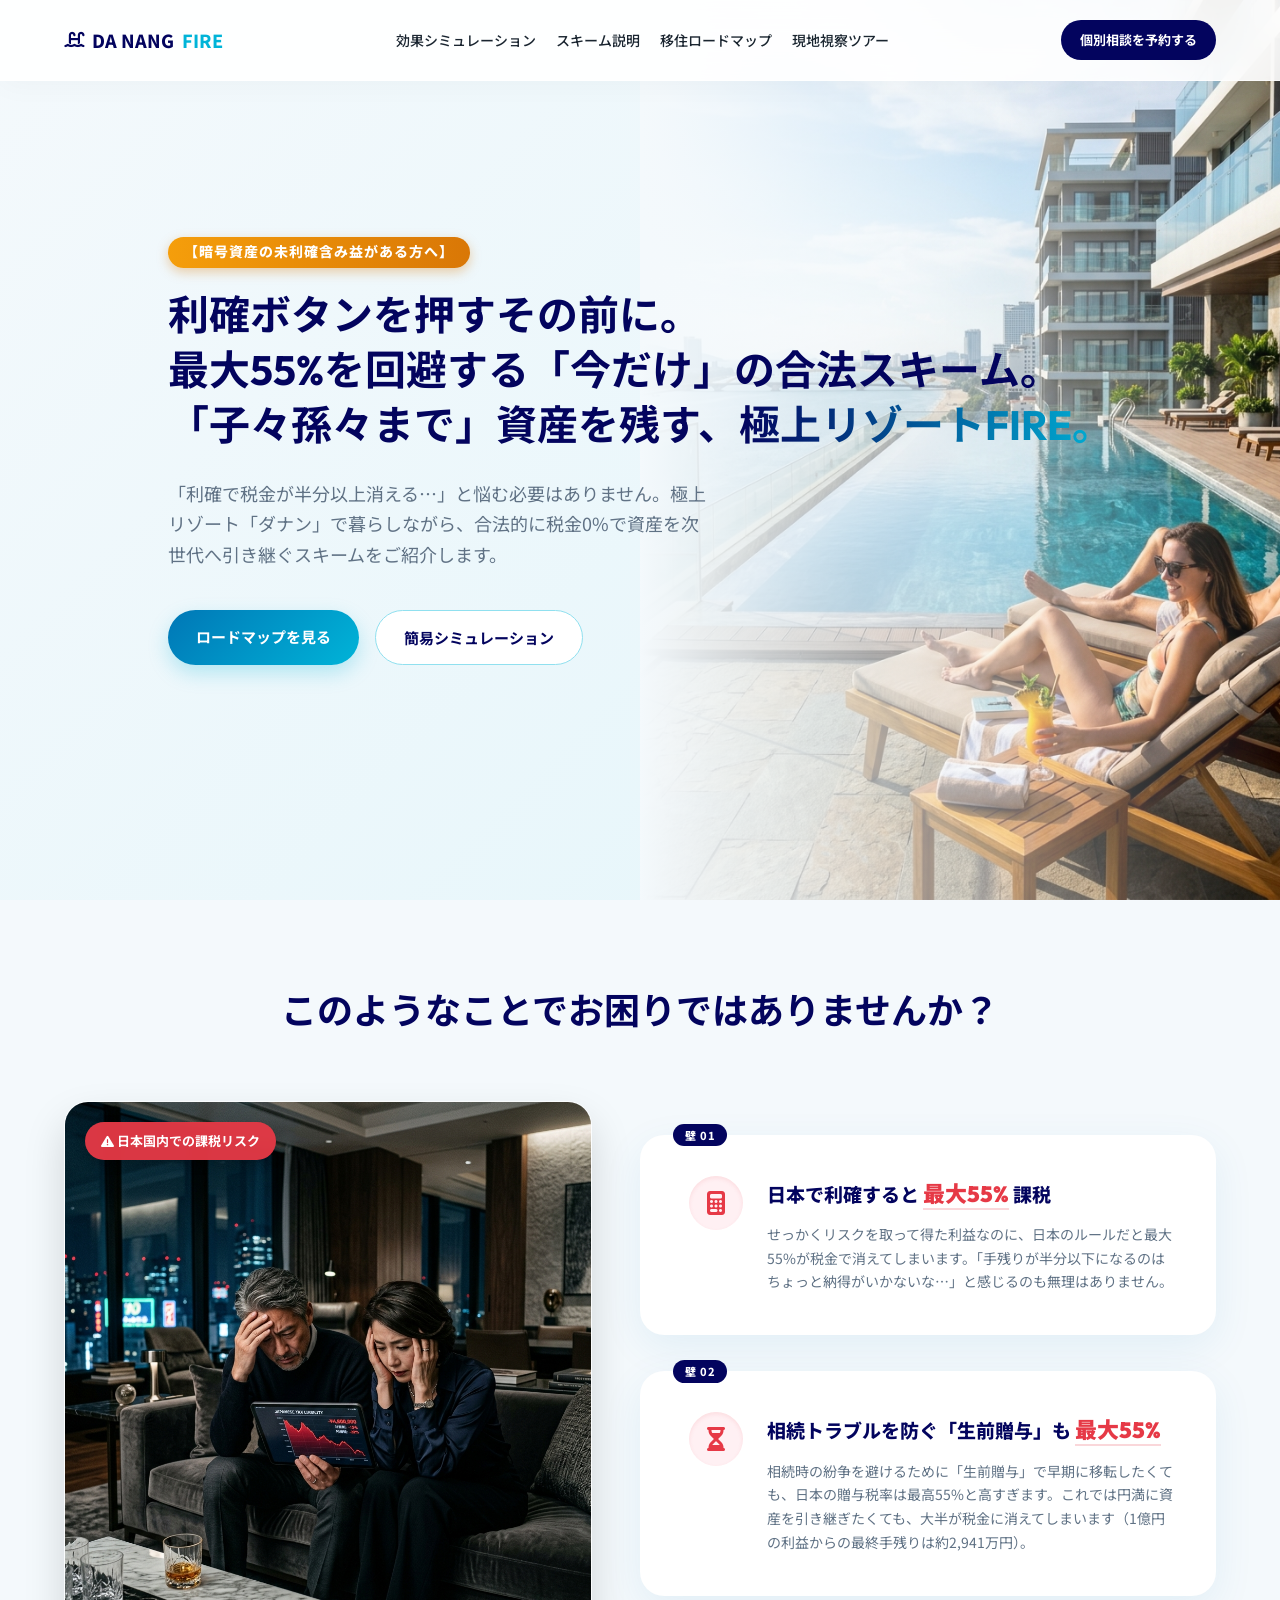
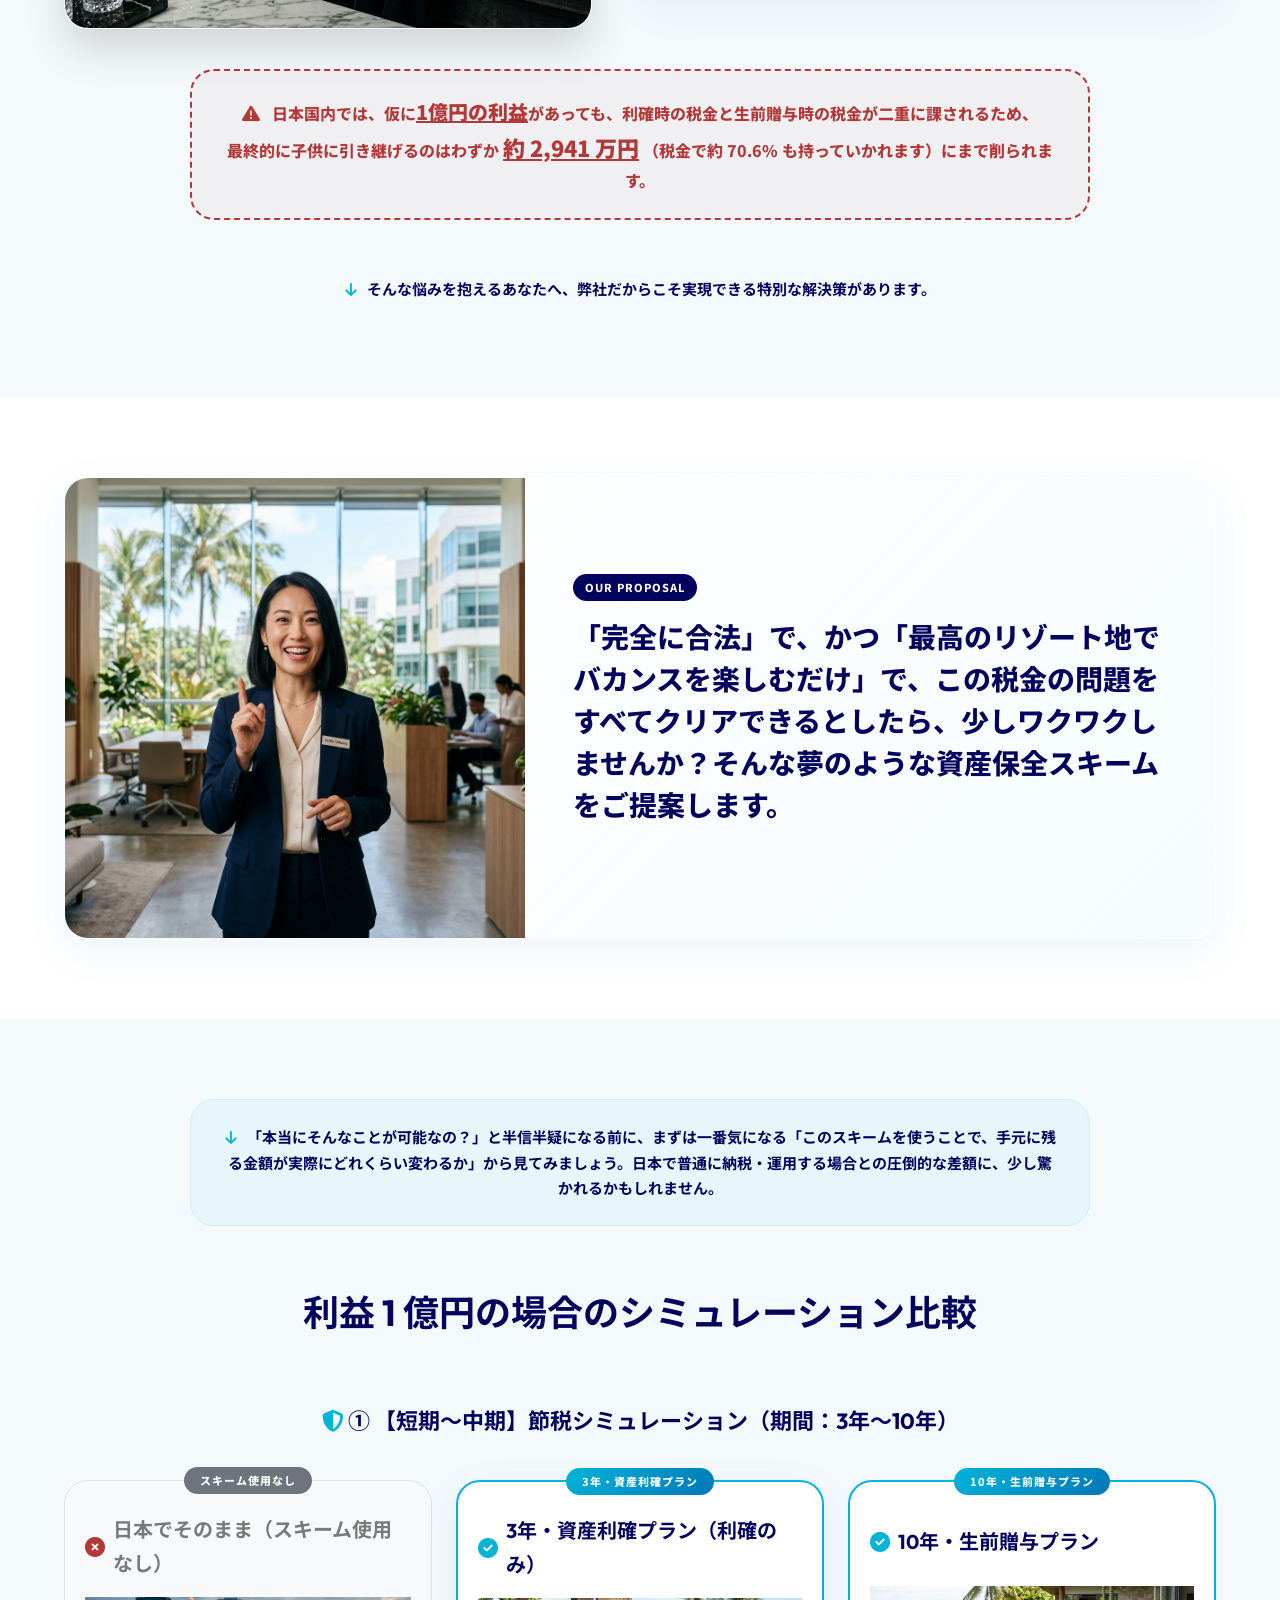
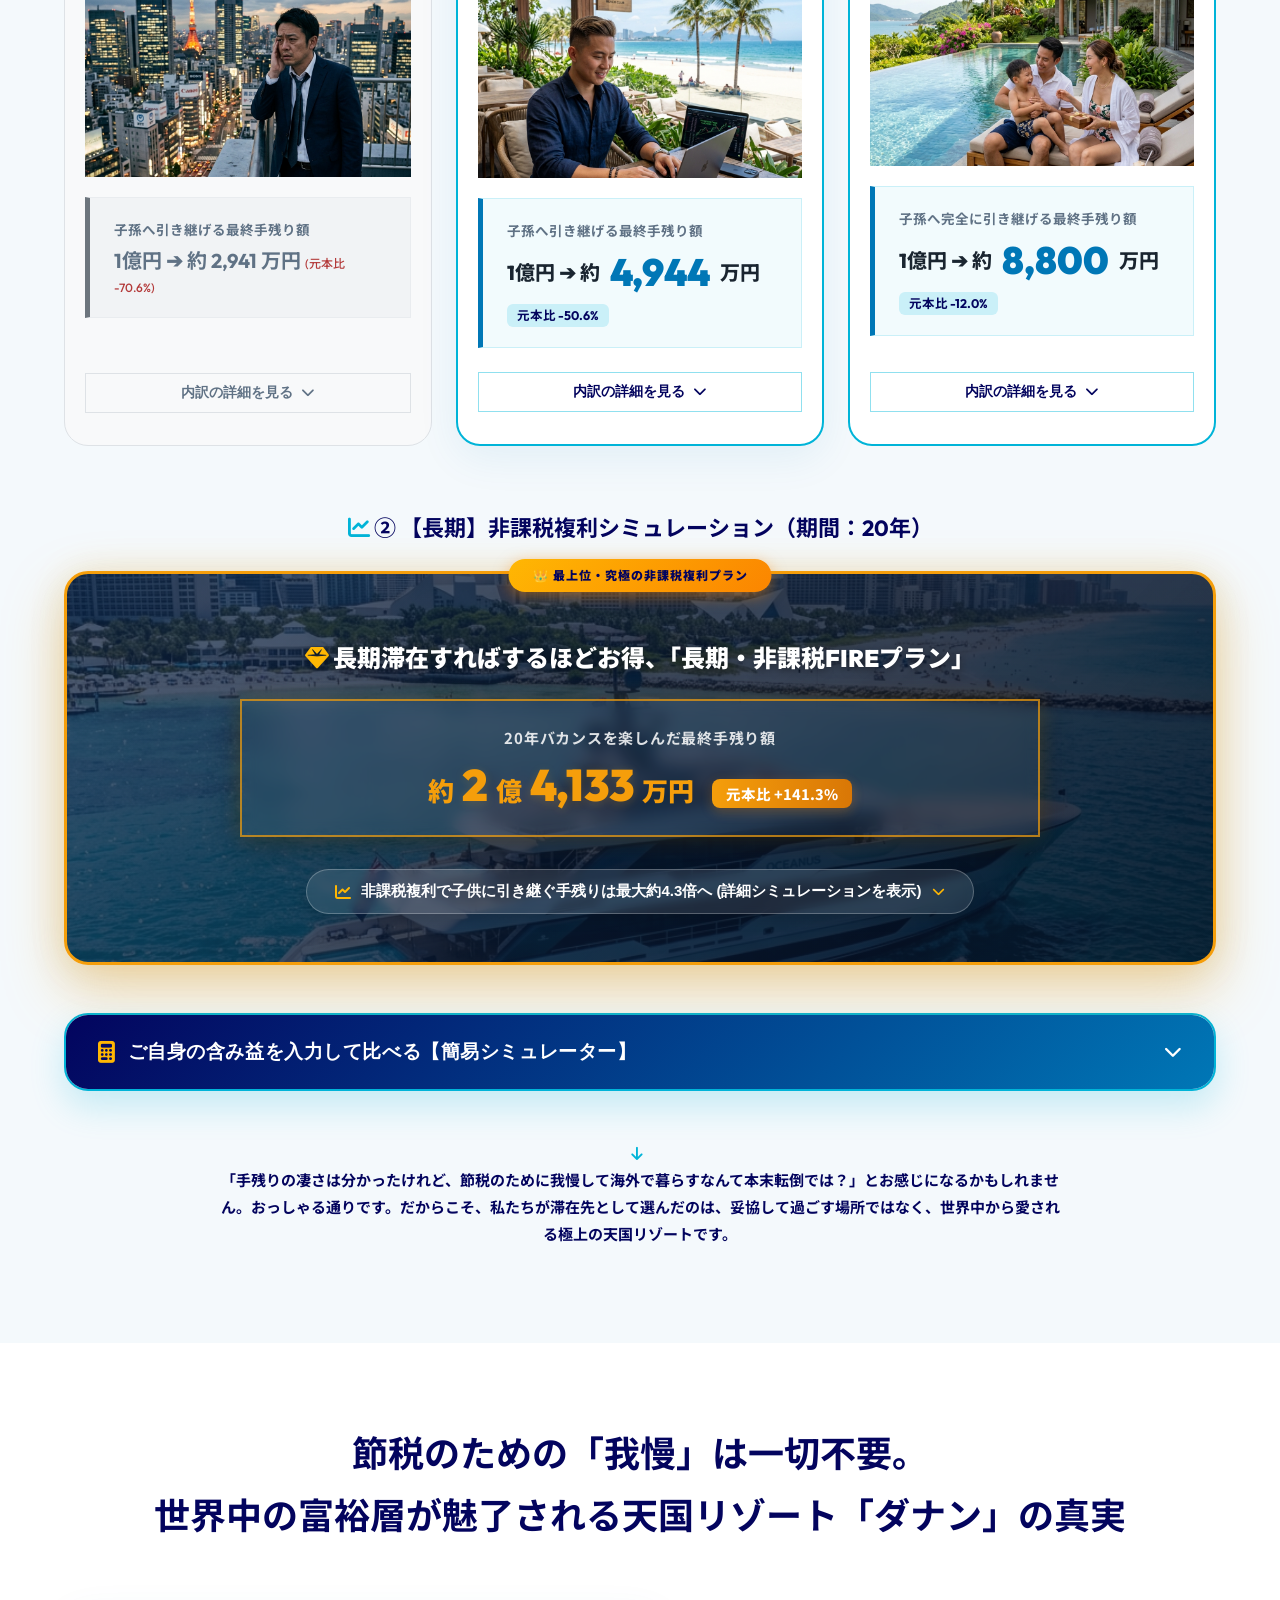
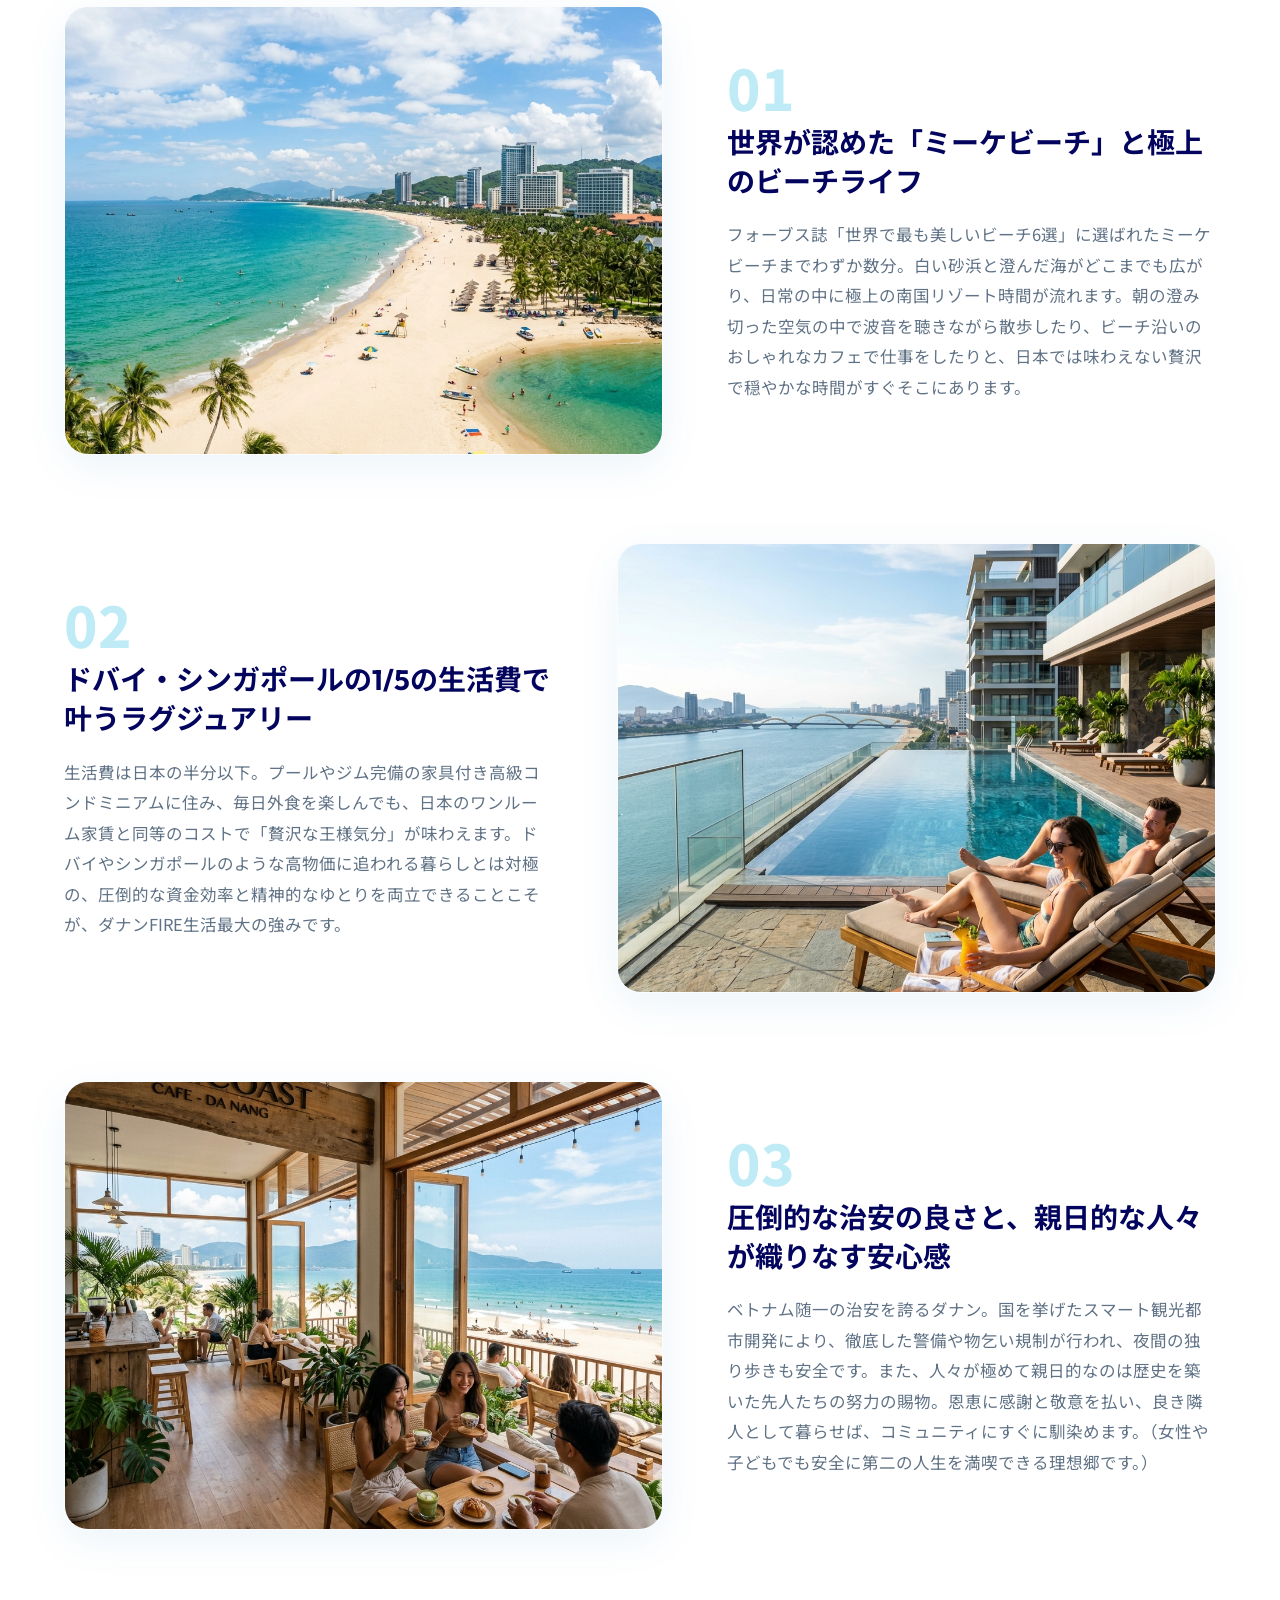
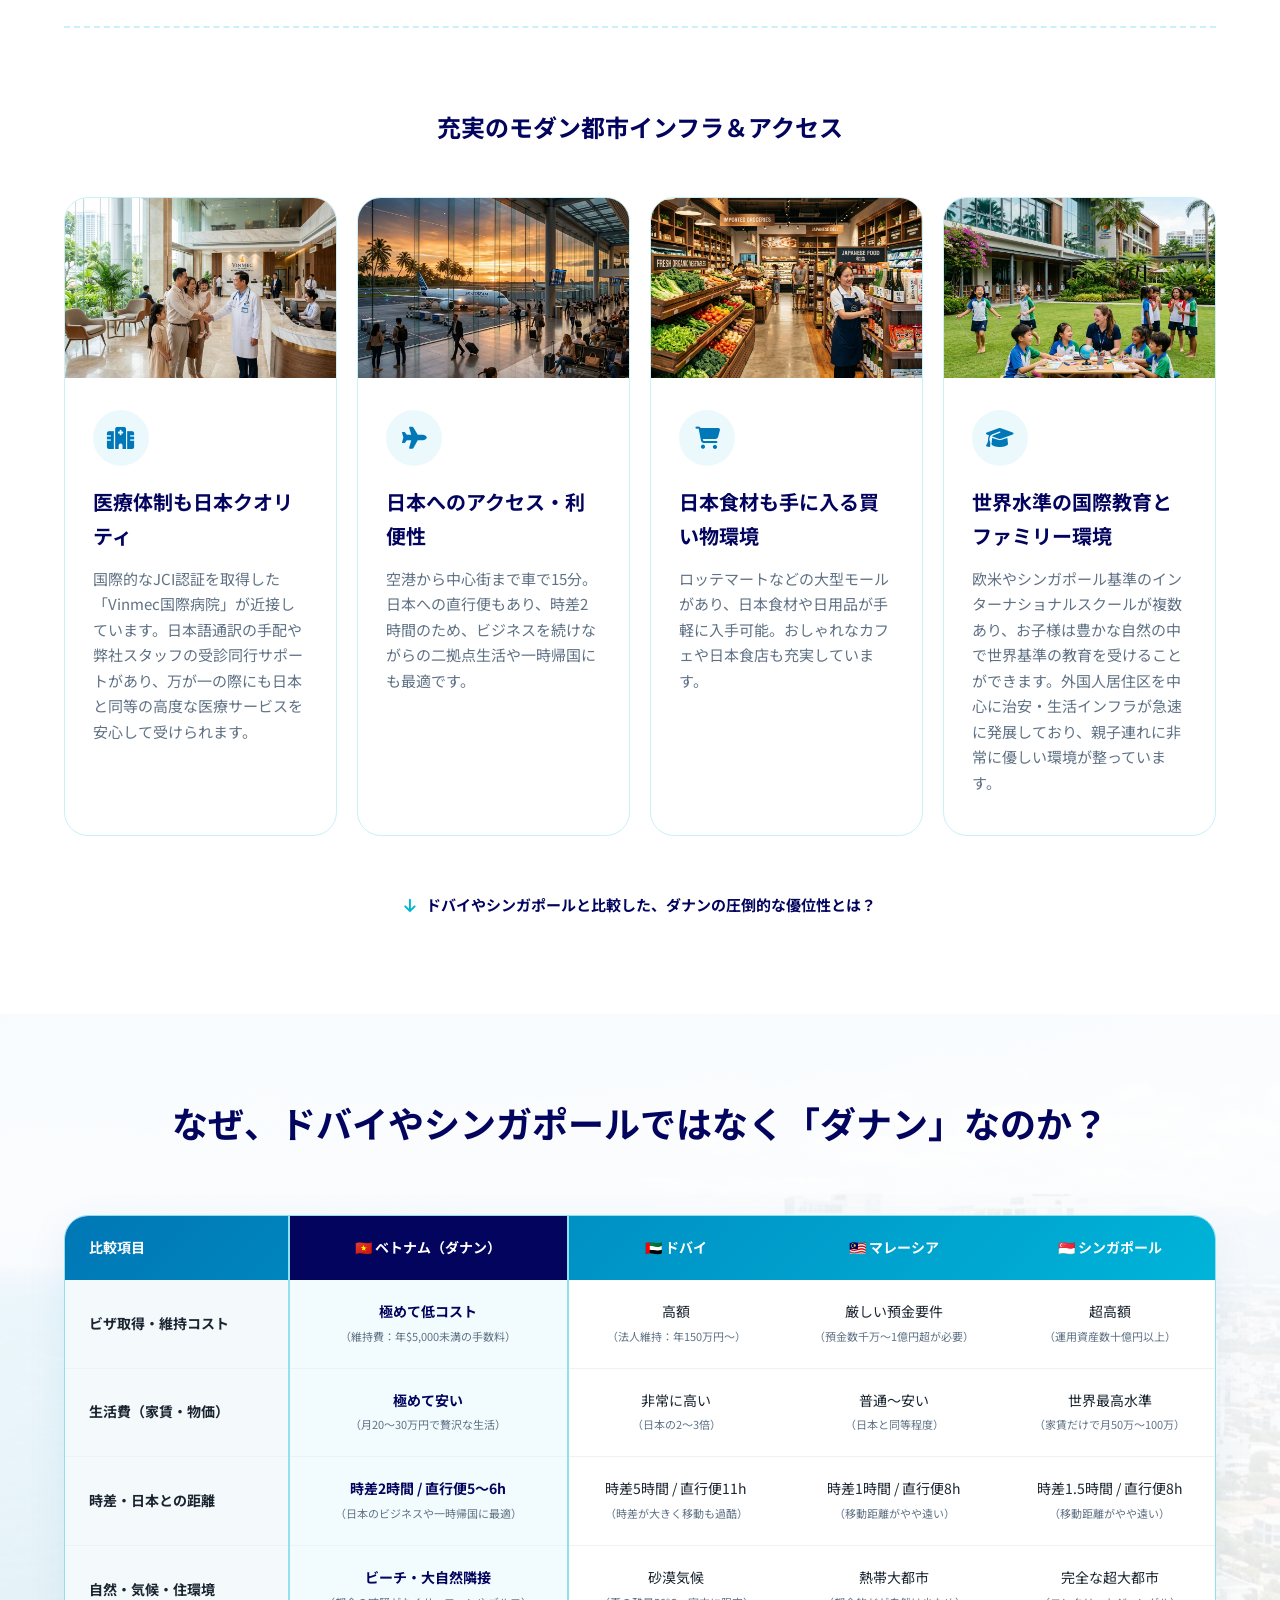
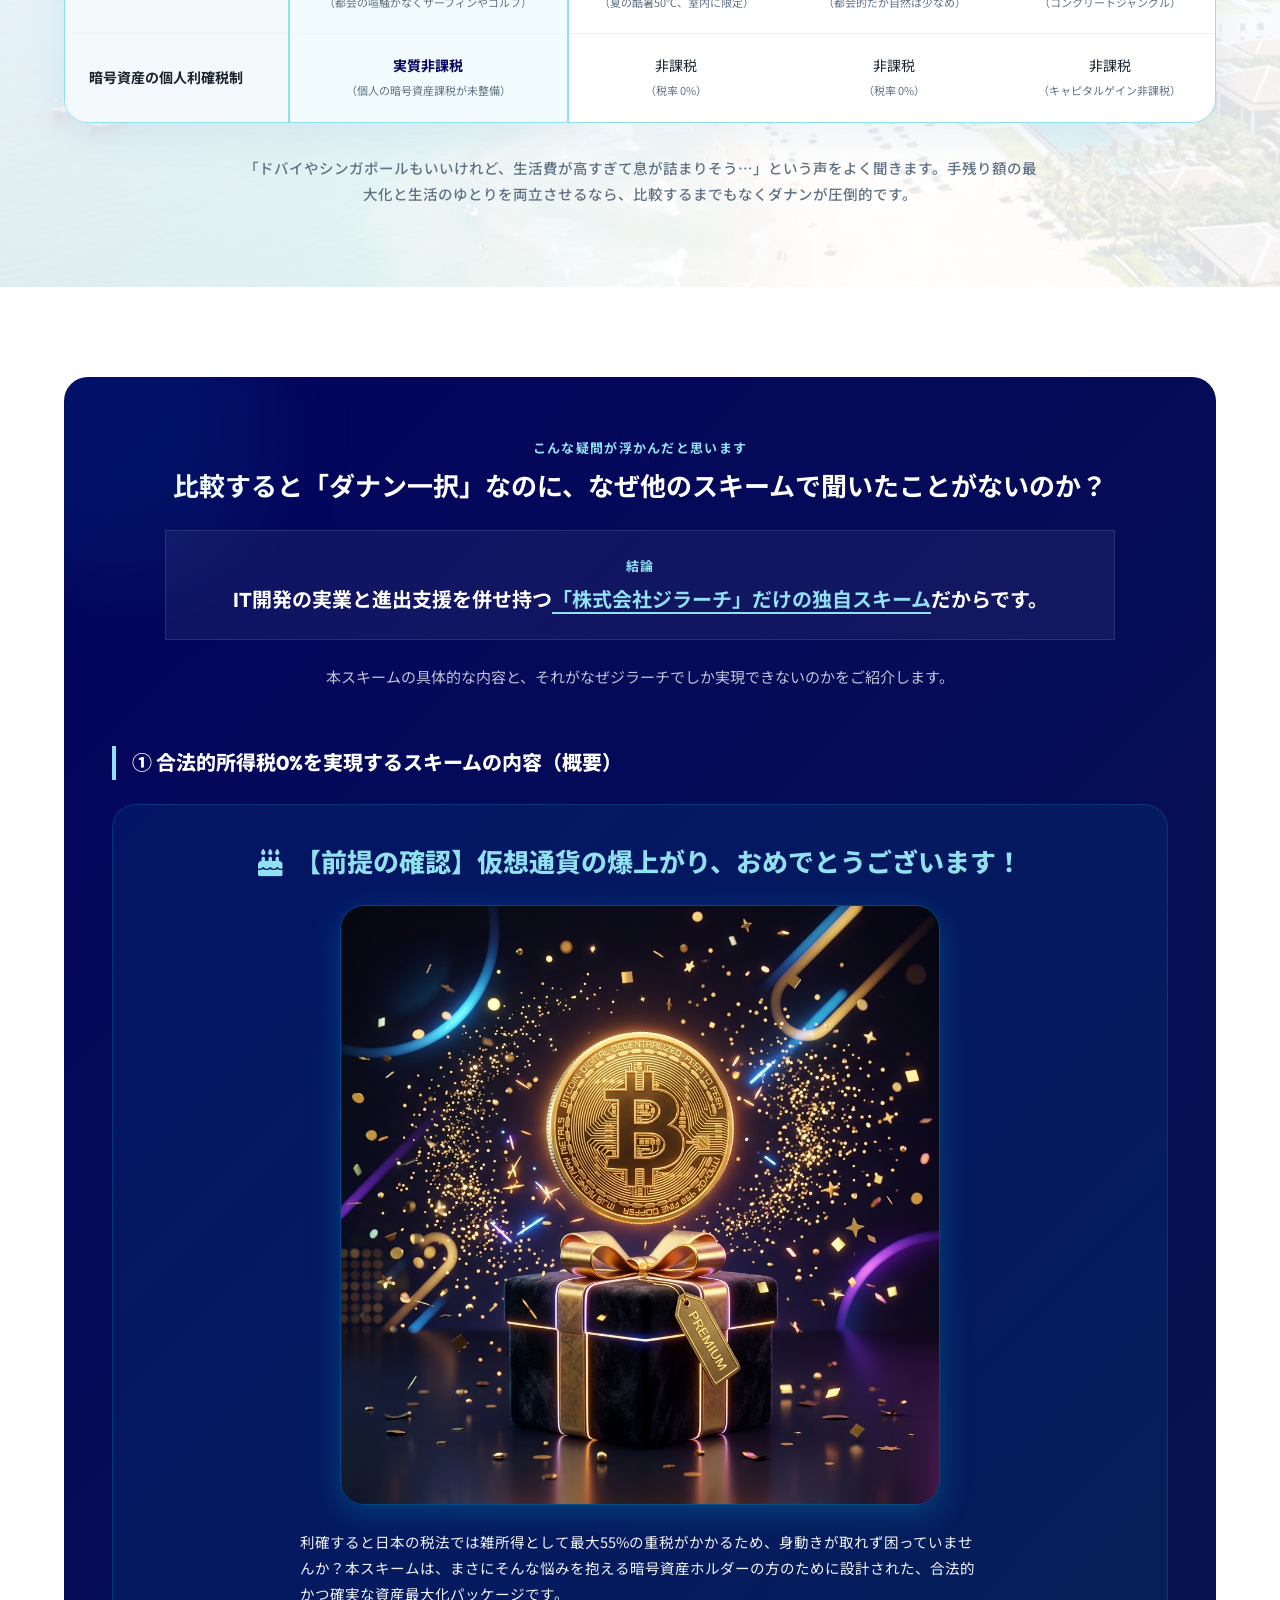
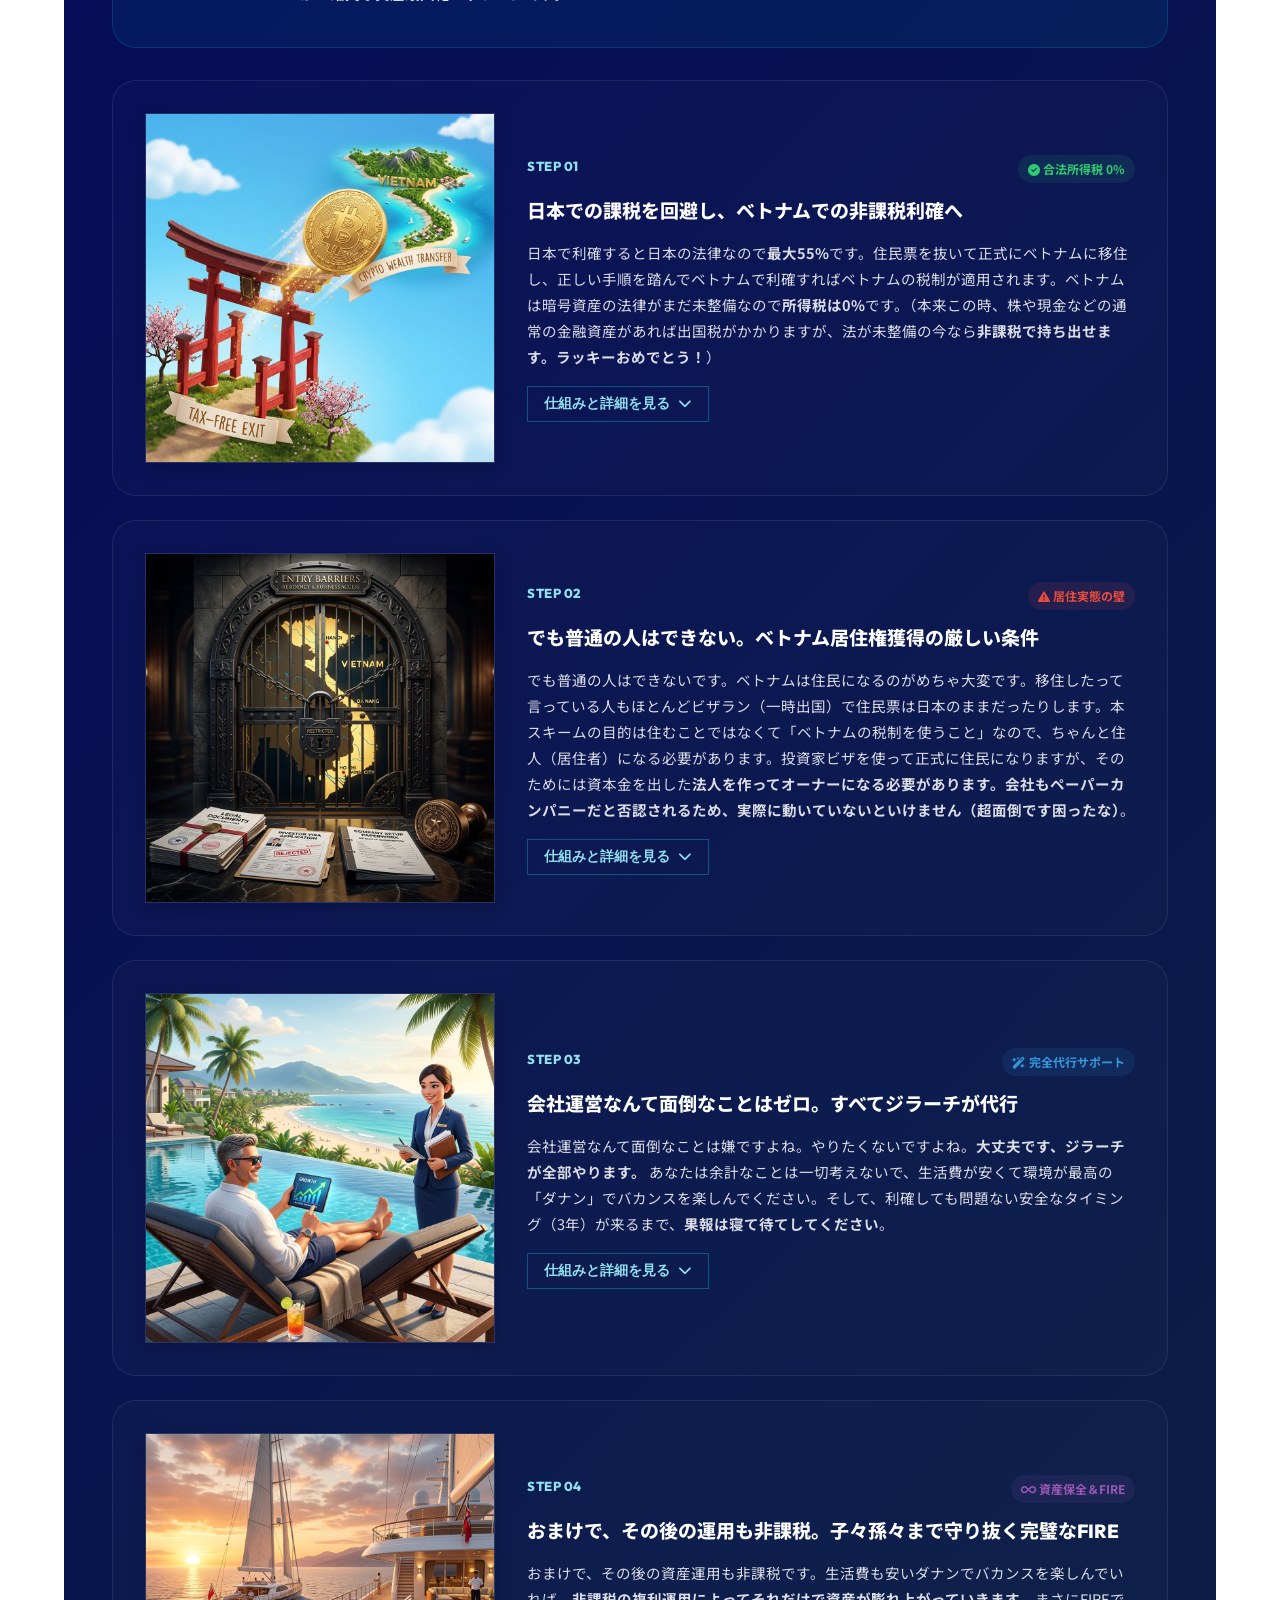
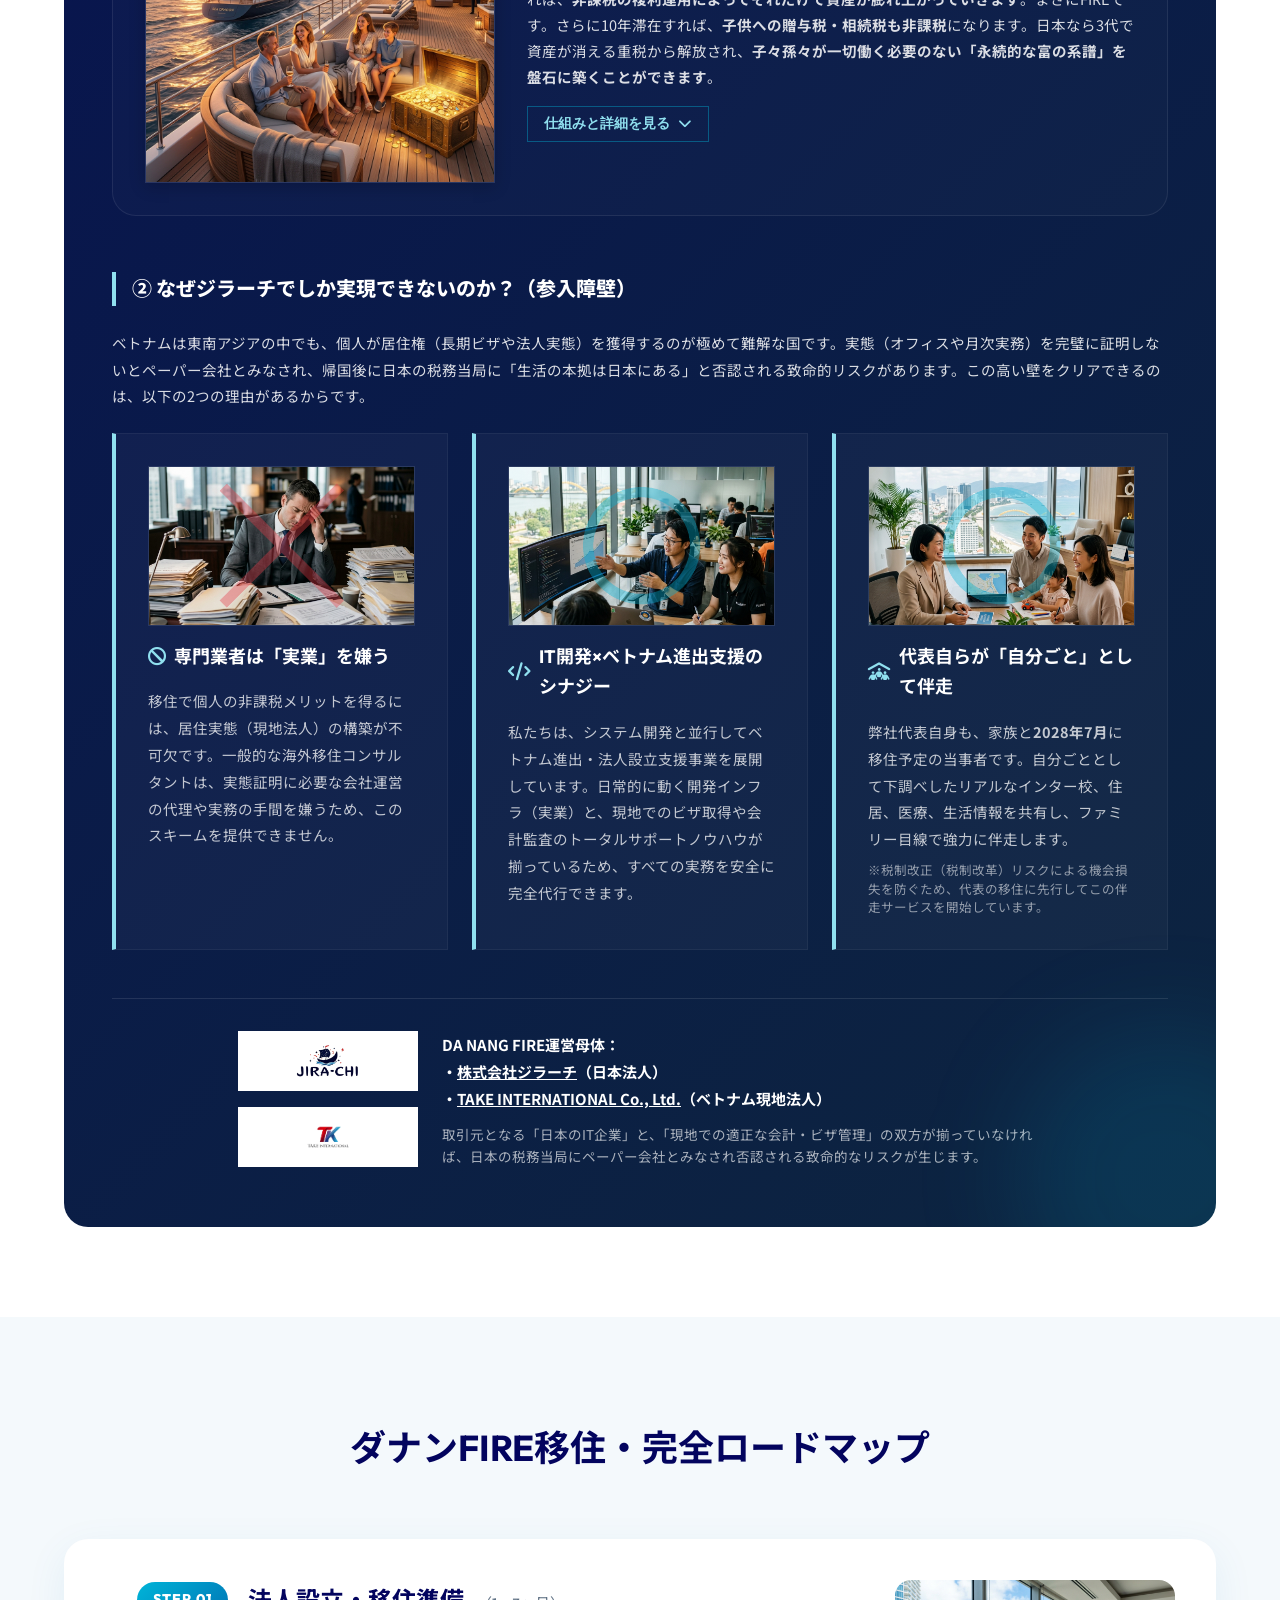
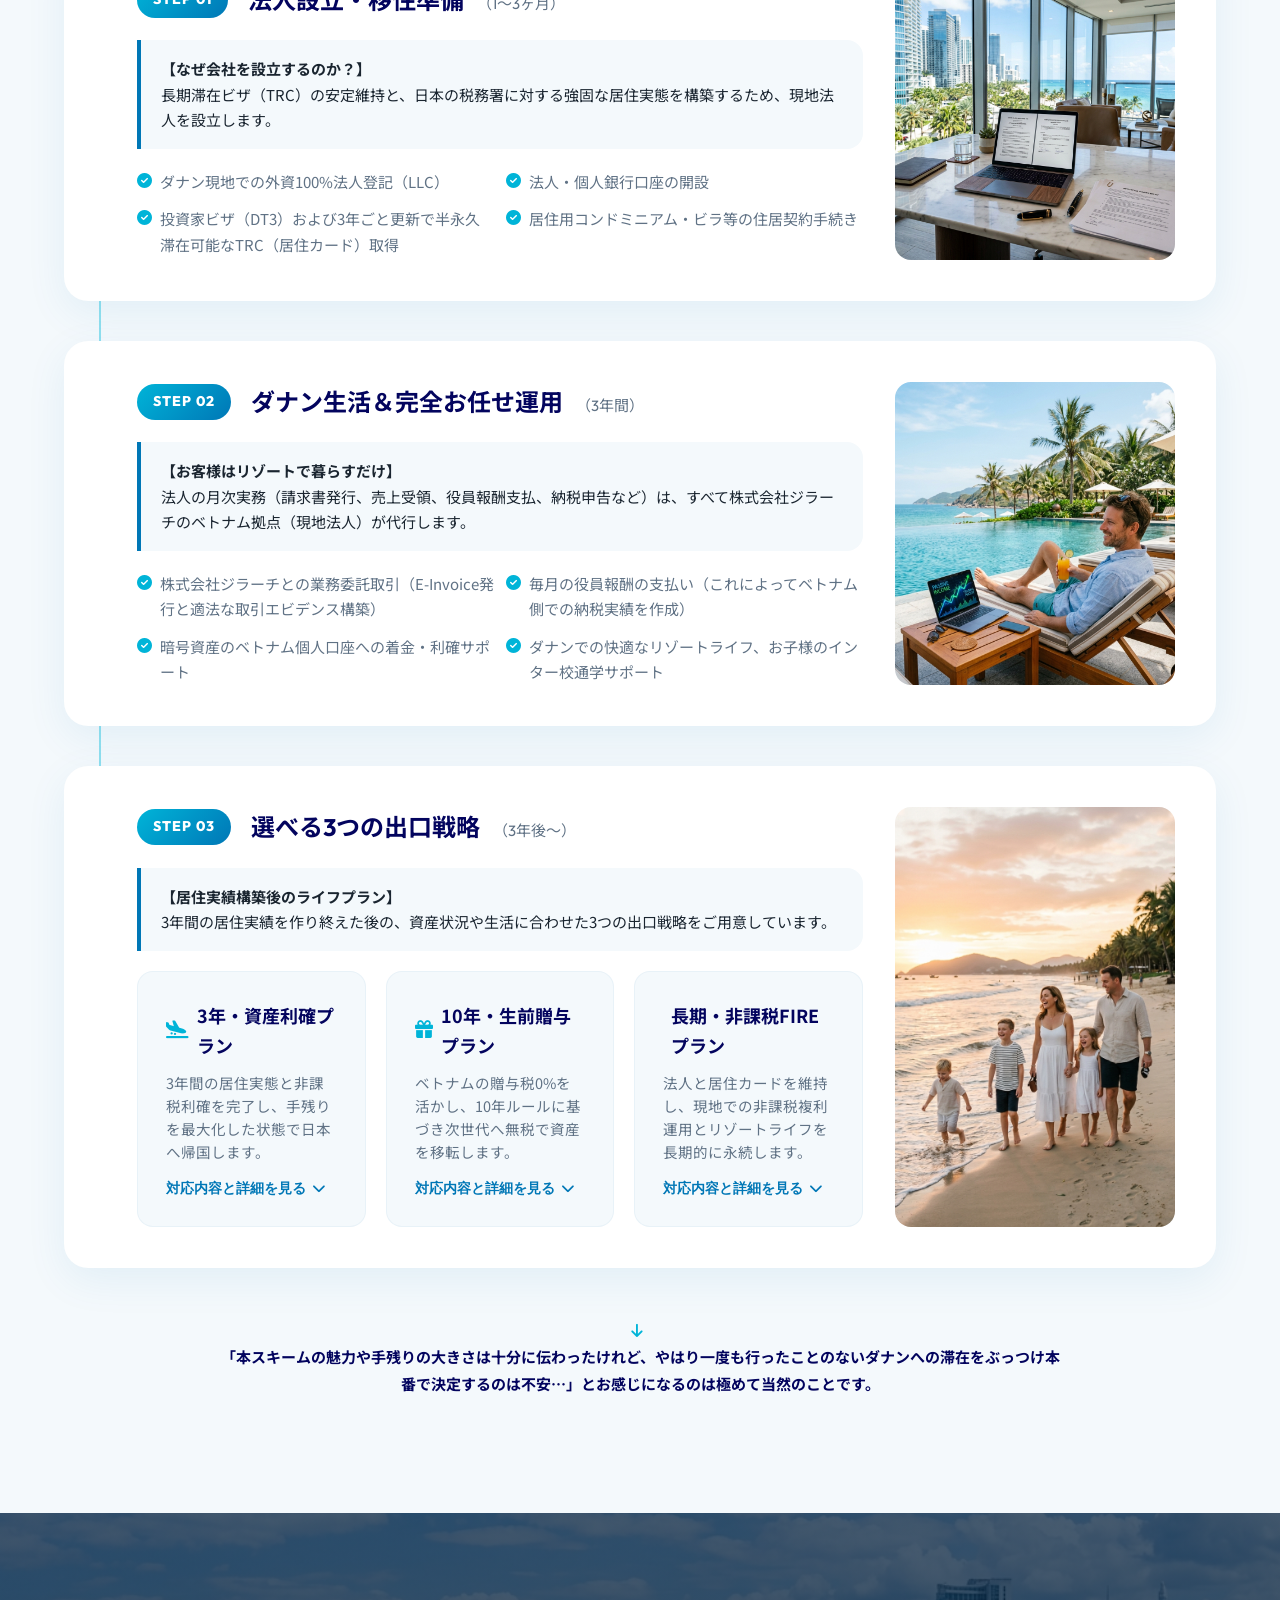
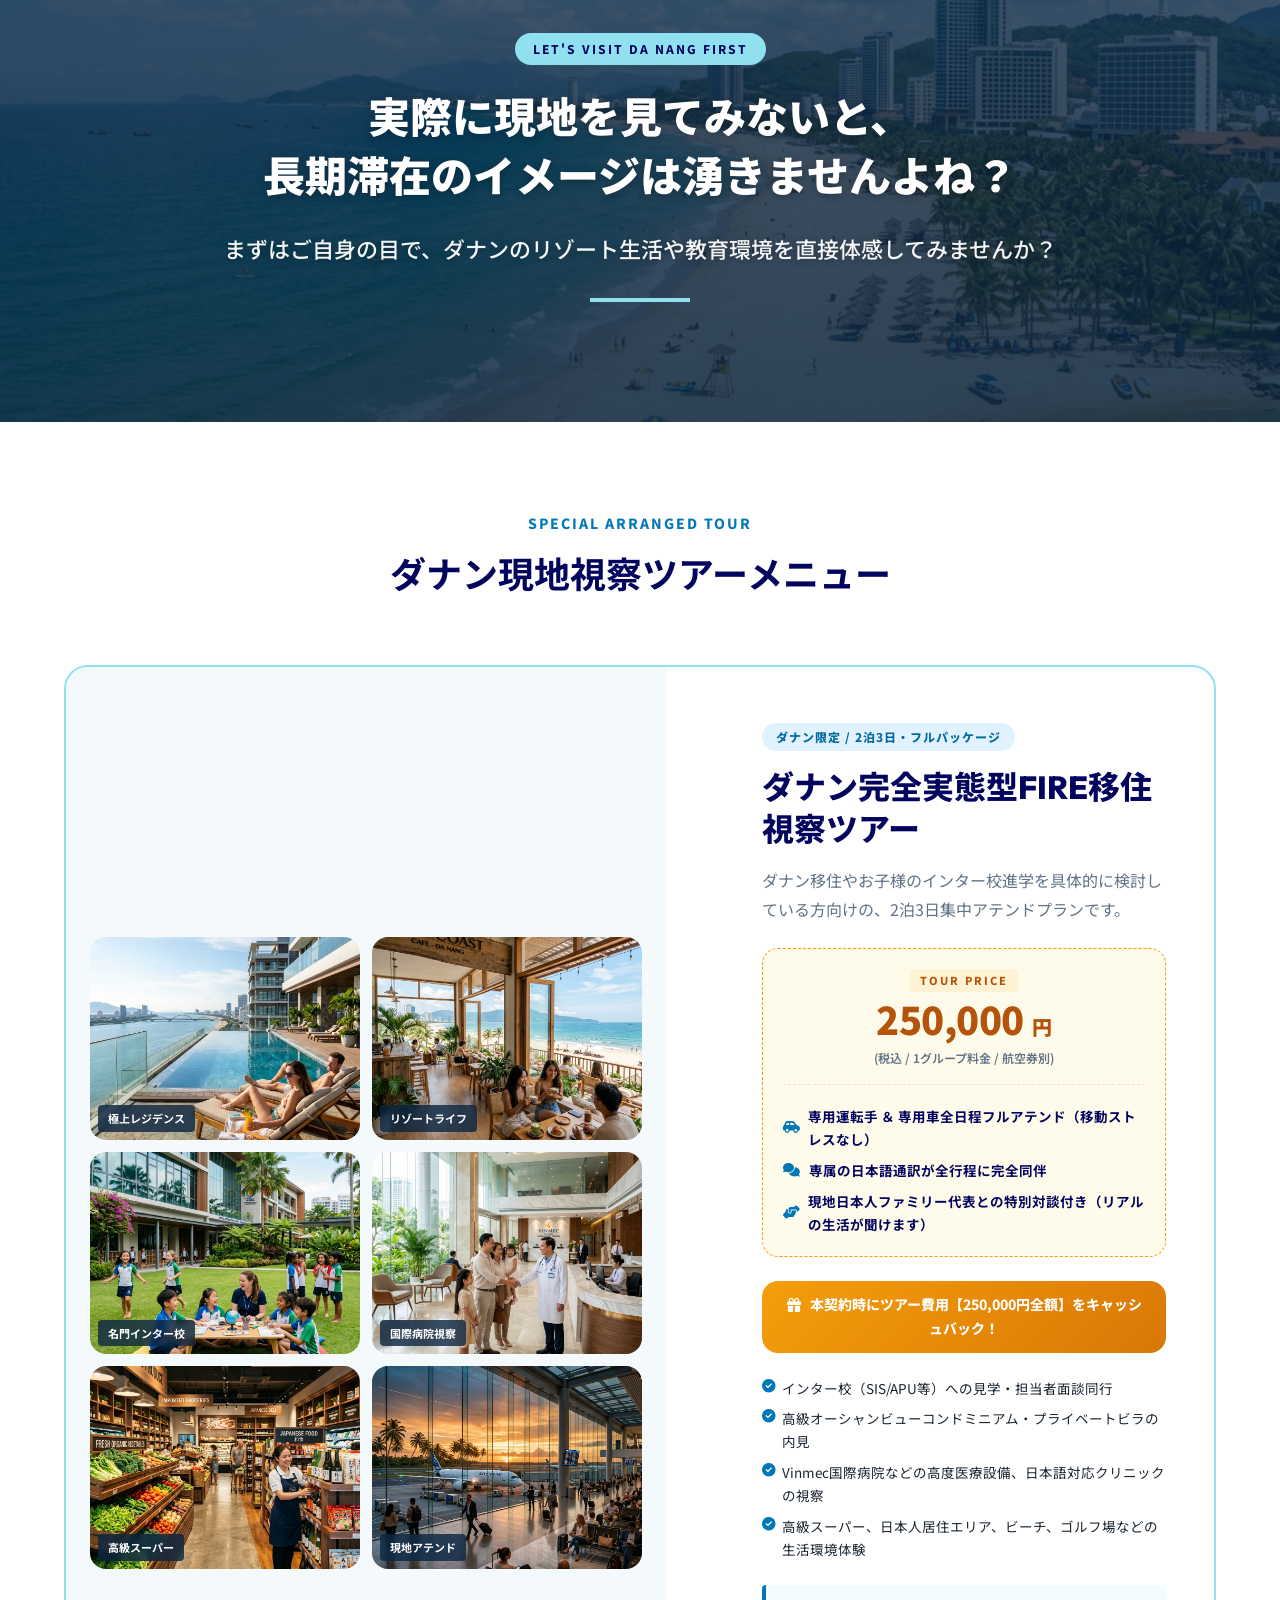
==== index.html @ 7778360d "style: Add '② 【長期】非課税複利シミュレーション（期間：20年）' heading above 20-year Result Bar" ====
<!DOCTYPE html>
<html lang="ja">
<head>
  <meta charset="UTF-8">
  <meta name="viewport" content="width=device-width, initial-scale=1.0">
  <title>Da Nang FIRE | ベトナム移住・コーポレートサービス</title>
  <meta name="description" content="仮想通貨ホルダーのための合法的なベトナム（ダナン）FIRE移住・法人実態運用支援パッケージ。日本の税務調査に否認されない居住実態（Substance）構築をフルマネージドで代行します。">
  <link rel="stylesheet" href="style.css">
  <!-- Font Awesome for Icons -->
  <link rel="stylesheet" href="https://cdnjs.cloudflare.com/ajax/libs/font-awesome/6.4.0/css/all.min.css">
</head>
<body>

  <!-- Header -->
  <header id="header">
    <div class="container header-container">
      <a href="#" class="logo">
        <i class="fa-solid fa-water-ladder"></i> DA NANG <span>FIRE</span>
      </a>
      <nav>
        <ul>
          <li><a href="#simulation">効果シミュレーション</a></li>
          <li><a href="#uniqueness">スキーム説明</a></li>
          <li><a href="#flow">移住ロードマップ</a></li>
          <li><a href="#tour">現地視察ツアー</a></li>
        </ul>
      </nav>
      <a href="#contact" class="btn-header">個別相談を予約する</a>
    </div>
  </header>

  <!-- Hero Section -->
  <section class="hero">
    <div class="hero-bg-img"></div>
    <div class="container">
      <div class="hero-content">
        <h1>
          <div class="hero-pre-title">【暗号資産の未利確含み益がある方へ】</div>
          <div class="hero-title-line">利確ボタンを押すその前に。</div>
          <div class="hero-title-line">最大55%を回避する「今だけ」の合法スキーム。</div>
          <div class="hero-title-line">「子々孫々まで」資産を残す、<span>極上リゾートFIRE。</span></div>
        </h1>
        <p>「利確で税金が半分以上消える…」と悩む必要はありません。極上リゾート「ダナン」で暮らしながら、合法的に税金0%で資産を次世代へ引き継ぐスキームをご紹介します。</p>
        <div class="cta-group">
          <a href="#flow" class="btn-primary">ロードマップを見る</a>
          <a href="#interactive-simulator-accordion" class="btn-secondary" onclick="openSimulator(event)">簡易シミュレーション</a>
        </div>
      </div>
    </div>

  </section>

  <!-- Trouble & Sympathy Section -->
  <section id="trouble" style="background: var(--bg-light); padding: 80px 0;">
    <div class="container fade-in">
      <div class="section-title">
        <h2>このようなことでお困りではありませんか？</h2>
      </div>

      <div class="trouble-wrapper">
        <!-- Left Column: Visual Image -->
        <div class="trouble-image-container">
          <img src="assets/worried_wealthy_couple.png" alt="重い税金の壁に頭を抱える富裕層夫婦" class="trouble-image">
          <div class="image-overlay-badge">
            <i class="fa-solid fa-triangle-exclamation"></i> 日本国内での課税リスク
          </div>
        </div>

        <!-- Right Column: Simplified Pain Cards -->
        <div class="trouble-cards-container">
          <!-- Trouble Card 1 -->
          <div class="trouble-card">
            <div class="trouble-card-badge">壁 01</div>
            <div class="trouble-card-icon"><i class="fa-solid fa-calculator"></i></div>
            <div class="trouble-card-body">
              <h4>日本で利確すると<span class="highlight-red">最大55%</span>課税</h4>
              <p>せっかくリスクを取って得た利益なのに、日本のルールだと最大55%が税金で消えてしまいます。「手残りが半分以下になるのはちょっと納得がいかないな…」と感じるのも無理はありません。</p>
            </div>
          </div>

          <!-- Trouble Card 2 -->
          <div class="trouble-card">
            <div class="trouble-card-badge">壁 02</div>
            <div class="trouble-card-icon"><i class="fa-solid fa-hourglass-half"></i></div>
            <div class="trouble-card-body">
              <h4>相続トラブルを防ぐ「生前贈与」も<span class="highlight-red">最大55%</span></h4>
              <p>相続時の紛争を避けるために「生前贈与」で早期に移転したくても、日本の贈与税率は最高55%と高すぎます。これでは円満に資産を引き継ぎたくても、大半が税金に消えてしまいます（1億円の利益からの最終手残りは約2,941万円）。</p>
            </div>
          </div>
        </div>
      </div>
      
      <!-- Concrete Example Banner below Wall 01 and Wall 02 -->
      <div style="margin-top: 40px; background: rgba(179, 57, 57, 0.05); border: 2px dashed #b33939; padding: 24px 32px; border-radius: var(--radius-lg); text-align: center; max-width: 900px; margin-left: auto; margin-right: auto; box-sizing: border-box;">
        <p style="font-size: 16px; font-weight: 800; color: #b33939; line-height: 1.7; margin: 0;">
          <i class="fa-solid fa-triangle-exclamation" style="margin-right: 8px; color: #b33939; font-size: 18px;"></i> 
          日本国内では、仮に<span style="font-size: 20px; font-weight: 900; text-decoration: underline;">1億円の利益</span>があっても、利確時の税金と生前贈与時の税金が二重に課されるため、<br class="hide-on-mobile">
          最終的に子供に引き継げるのはわずか<span style="font-size: 22px; font-weight: 900; text-decoration: underline; color: #b33939; margin: 0 4px;">約 2,941 万円</span>（税金で約 70.6% も持っていかれます）にまで削られます。
        </p>
      </div>

      <div style="margin-top: 56px; text-align: center;">
        <p style="font-size: 15px; font-weight: 700; color: var(--primary-dark); margin-bottom: 16px;">
          <i class="fa-solid fa-arrow-down" style="color: var(--primary-light); margin-right: 8px;"></i> 
          そんな悩みを抱えるあなたへ、弊社だからこそ実現できる特別な解決策があります。
        </p>
      </div>
    </div>
  </section>

  <!-- Pain & Solutions Section (Renamed to Proposal Section) -->
  <section id="about" style="background: var(--white); padding: 80px 0;">
    <div class="container fade-in">
      <!-- Proposal Box -->
      <div class="about-proposal-wrapper" style="margin-top: 0;">
        <div class="about-proposal-image">
          <img src="assets/proposal_woman.png" alt="提案するコンシェルジュ">
        </div>
        <div class="about-proposal-content">
          <div class="proposal-tag">OUR PROPOSAL</div>
          <h3>「完全に合法」で、かつ「最高のリゾート地でバカンスを楽しむだけ」で、この税金の問題をすべてクリアできるとしたら、少しワクワクしませんか？そんな夢のような資産保全スキームをご提案します。</h3>
          
          
        </div>
      </div>
    </div>
  </section>

  <!-- Simulation Section -->
  <section id="simulation" style="background: var(--bg-light); padding: 80px 0;">
    <div class="container fade-in">
      <div style="background: rgba(0, 180, 216, 0.05); padding: 24px 32px; border-radius: var(--radius-lg); border: 1px solid var(--accent-soft); max-width: 900px; margin-left: auto; margin-right: auto; margin-bottom: 56px; text-align: center;">
        <p style="font-size: 15px; font-weight: 700; color: var(--primary-dark); margin-bottom: 0; line-height: 1.7;">
          <i class="fa-solid fa-arrow-down" style="color: var(--primary-light); margin-right: 8px;"></i> 
          「本当にそんなことが可能なの？」と半信半疑になる前に、まずは一番気になる「このスキームを使うことで、手元に残る金額が実際にどれくらい変わるか」から見てみましょう。日本で普通に納税・運用する場合との圧倒的な差額に、少し驚かれるかもしれません。
        </p>
      </div>

      <div class="section-title">
        <h2>利益 1 億円の場合のシミュレーション比較</h2>
      </div>

      <!-- Part 1: Tax Saving Simulation -->
      <div style="margin-bottom: 40px; text-align: center;">
        <h3 style="color: var(--primary-dark); font-size: 22px; margin-bottom: 12px;"><i class="fa-solid fa-shield-halved" style="color: var(--primary-light);"></i> ① 【短期〜中期】節税シミュレーション（期間：3年〜10年）</h3>
      </div>

      <div class="simulation-grid-3">
        <!-- Scenario 1-1: Japan Tax -->
        <div style="background: #f8f9fa; padding: 40px; border-radius: var(--radius-lg); border: 1px solid #dee2e6; display: flex; flex-direction: column; justify-content: space-between; position: relative;">
          <span style="position: absolute; top: -14px; left: 50%; transform: translateX(-50%); background: #6c757d; color: var(--white); font-size: 11px; font-weight: 800; padding: 4px 16px; border-radius: 50px; letter-spacing: 1px; white-space: nowrap;">スキーム使用なし</span>
          <div style="display: flex; flex-direction: column; height: 100%;">
            <h3 style="color: #7a7a7a; margin-bottom: 16px; font-size: 20px; min-height: 56px; display: flex; align-items: center; gap: 8px;"><i class="fa-solid fa-circle-xmark" style="color: #b33939;"></i> 日本でそのまま（スキーム使用なし）</h3>
            
            <!-- Plan Image -->
            <div style="width: 100%; height: 180px; border-radius: var(--radius-md); overflow: hidden; margin-bottom: 20px; box-shadow: var(--shadow-sm);">
              <img src="assets/japan_tax_anxiety.png" alt="日本でそのまま（スキーム使用なし）" style="width: 100%; height: 100%; object-fit: cover;">
            </div>
            <div style="background: #f1f3f5; border: 1px solid #e9ecef; border-left: 5px solid #6c757d; border-radius: var(--radius-md); padding: 20px 24px; margin-bottom: 24px; text-align: left;">
              <p style="font-size: 13.5px; color: var(--text-muted); font-weight: 700; margin: 0 0 8px 0;">子孫へ引き継げる最終手残り額</p>
              <h4 style="font-size: 20px; color: var(--text-muted); font-weight: 700; margin: 0; line-height: 1.2;">1億円 ➔ 約 2,941 万円 <span style="font-size: 12px; font-weight: 500; color: #b33939;">(元本比 -70.6%)</span></h4>
            </div>

            <div class="simulation-detail-content">
              <div style="padding-top: 16px;">
                <div style="margin-bottom: 20px; min-height: 92px;">
                  <p style="font-size: 13px; color: var(--text-muted); margin-bottom: 4px; min-height: 38px;">1. 利確時の税金（所得・住民税最大55%）</p>
                  <h4 style="font-size: 24px; color: #b33939; font-weight: 800; min-height: 32px; margin: 0 0 4px 0;">5,020 万円</h4>
                  <p style="font-size: 11px; color: var(--text-muted); margin-top: 4px; min-height: 32px; line-height: 1.4;">雑所得のため、累進税率（最大55%）が課税</p>
                </div>
                <div style="margin-bottom: 20px; min-height: 105px;">
                  <p style="font-size: 13px; color: var(--text-muted); margin-bottom: 4px; min-height: 38px;">2. 生前贈与時の税金（贈与税最大55%）</p>
                  <h4 style="font-size: 24px; color: #b33939; font-weight: 800; min-height: 32px; margin: 0 0 4px 0;">約 2,038 万円</h4>
                  <p style="font-size: 11px; color: var(--text-muted); margin-top: 4px; min-height: 32px; line-height: 1.4;">利確手残りの約 4,980 万円を子供へ贈与する場合</p>
                </div>
                <div style="margin-bottom: 20px; min-height: 92px;">
                  <p style="font-size: 13px; color: var(--text-muted); margin-bottom: 4px; min-height: 38px;">3. 運用・管理費用</p>
                  <h4 style="font-size: 24px; color: var(--text-muted); font-weight: 800; min-height: 32px; margin: 0 0 4px 0;">0 円</h4>
                  <p style="font-size: 11px; color: var(--text-muted); margin-top: 4px; min-height: 32px; line-height: 1.4;">国内での自主運用のための追加の管理コスト</p>
                </div>
              </div>
            </div>
            
            <button class="simulation-detail-btn gray-btn" style="margin-top: auto;" onclick="toggleSimAccordion(this)">
              <span>内訳の詳細を見る</span> <i class="fa-solid fa-chevron-down"></i>
            </button>
          </div>
        </div>

        <!-- Scenario 1-2: Danang 3 Year -->
        <div style="background: var(--white); padding: 40px; border-radius: var(--radius-lg); border: 2px solid var(--primary-light); box-shadow: var(--shadow); display: flex; flex-direction: column; justify-content: space-between; position: relative;">
          <span style="position: absolute; top: -14px; left: 50%; transform: translateX(-50%); background: linear-gradient(135deg, var(--primary-light) 0%, var(--primary) 100%); color: var(--white); font-size: 11px; font-weight: 800; padding: 4px 16px; border-radius: 50px; letter-spacing: 1px; white-space: nowrap;">3年・資産利確プラン</span>
          <div style="display: flex; flex-direction: column; height: 100%;">
            <h3 style="color: var(--primary-dark); margin-bottom: 16px; font-size: 20px; min-height: 56px; display: flex; align-items: center; gap: 8px;"><i class="fa-solid fa-circle-check" style="color: var(--primary-light);"></i> 3年・資産利確プラン（利確のみ）</h3>
            
            <!-- Plan Image -->
            <div style="width: 100%; height: 180px; border-radius: var(--radius-md); overflow: hidden; margin-bottom: 20px; box-shadow: var(--shadow-sm);">
              <img src="assets/danang_liquidate_cafe.png" alt="3年・資産利確プラン（利確のみ）" style="width: 100%; height: 100%; object-fit: cover;">
            </div>
            <div style="background: rgba(0, 180, 216, 0.05); border: 1px solid var(--accent-soft); border-left: 5px solid var(--primary); border-radius: var(--radius-md); padding: 20px 24px; margin-bottom: 24px; text-align: left;">
              <p style="font-size: 13.5px; color: var(--text-muted); font-weight: 700; margin: 0 0 8px 0;">子孫へ引き継げる最終手残り額</p>
              <h4 style="font-size: 20px; color: var(--text-main); font-weight: 800; margin: 0; display: flex; align-items: center; flex-wrap: wrap; gap: 8px; line-height: 1.2;">
                1億円 ➔ 約 <span style="font-family: 'Outfit', sans-serif; font-size: 38px; font-weight: 900; color: var(--primary); margin: 0 2px;">4,944</span> 万円
                <span style="font-size: 12.5px; font-weight: 700; background: var(--accent-soft); color: var(--primary-dark); padding: 4px 10px; border-radius: 6px; white-space: nowrap;">元本比 -50.6%</span>
              </h4>
            </div>

            <div class="simulation-detail-content">
              <div style="padding-top: 16px;">
                <div style="margin-bottom: 20px; min-height: 92px;">
                  <p style="font-size: 13px; color: var(--text-muted); margin-bottom: 4px; min-height: 38px;">1. 利確時の税金（所得・住民税）</p>
                  <h4 style="font-size: 24px; color: var(--primary); font-weight: 800; min-height: 32px; margin: 0 0 4px 0;">0 円 <span style="font-size: 14px; font-weight: 500; color: var(--primary);">(非課税)</span></h4>
                  <p style="font-size: 11px; color: var(--text-muted); margin-top: 4px; min-height: 32px; line-height: 1.4;">ダナン在住中に合法的に全額利確</p>
                </div>
                <div style="margin-bottom: 20px; min-height: 105px;">
                  <p style="font-size: 13px; color: var(--text-muted); margin-bottom: 4px; min-height: 38px;">2. 生前贈与時の税金（贈与税）</p>
                  <h4 style="font-size: 24px; color: #b33939; font-weight: 800; min-height: 32px; margin: 0 0 4px 0;">約 4,486 万円</h4>
                  <p style="font-size: 11px; color: var(--text-muted); margin-top: 4px; min-height: 32px; line-height: 1.4;">帰国後に贈与するため日本の贈与税が適用</p>
                </div>
                <div style="margin-bottom: 20px; min-height: 92px;">
                  <p style="font-size: 13px; color: var(--text-muted); margin-bottom: 4px; min-height: 38px;">3. 3年間のスキーム総費用（設立・維持・解散実費）</p>
                  <h4 style="font-size: 24px; color: var(--primary-dark); font-weight: 800; min-height: 32px; margin: 0 0 4px 0;">約 570 万円 <span style="font-size: 12px; font-weight: 500; color: var(--text-muted);">($38,000)</span></h4>
                  <p style="font-size: 11px; color: var(--text-muted); margin-top: 4px; min-height: 32px; line-height: 1.4;">法人維持・ビザ更新・申告代行含む</p>
                </div>
              </div>
            </div>
            
            <button class="simulation-detail-btn" style="margin-top: auto;" onclick="toggleSimAccordion(this)">
              <span>内訳の詳細を見る</span> <i class="fa-solid fa-chevron-down"></i>
            </button>
          </div>
        </div>

        <!-- Scenario 1-3: Danang 10 Year -->
        <div style="background: var(--white); padding: 40px; border-radius: var(--radius-lg); border: 2px solid var(--primary-light); box-shadow: var(--shadow-lg); display: flex; flex-direction: column; justify-content: space-between; position: relative;">
          <span style="position: absolute; top: -14px; left: 50%; transform: translateX(-50%); background: linear-gradient(135deg, var(--primary-light) 0%, var(--primary) 100%); color: var(--white); font-size: 11px; font-weight: 800; padding: 4px 16px; border-radius: 50px; letter-spacing: 1px; white-space: nowrap;">10年・生前贈与プラン</span>
          <div style="display: flex; flex-direction: column; height: 100%;">
            <h3 style="color: var(--primary-dark); margin-bottom: 16px; font-size: 20px; min-height: 56px; display: flex; align-items: center; gap: 8px;"><i class="fa-solid fa-circle-check" style="color: var(--primary-light);"></i> 10年・生前贈与プラン</h3>
            
            <!-- Plan Image -->
            <div style="width: 100%; height: 180px; border-radius: var(--radius-md); overflow: hidden; margin-bottom: 20px; box-shadow: var(--shadow-sm);">
              <img src="assets/danang_family_villa.png" alt="10年・生前贈与プラン" style="width: 100%; height: 100%; object-fit: cover;">
            </div>
            <div style="background: rgba(0, 180, 216, 0.05); border: 1px solid var(--accent-soft); border-left: 5px solid var(--primary); border-radius: var(--radius-md); padding: 20px 24px; margin-bottom: 24px; text-align: left;">
              <p style="font-size: 13.5px; color: var(--text-muted); font-weight: 700; margin: 0 0 8px 0;">子孫へ完全に引き継げる最終手残り額</p>
              <h4 style="font-size: 20px; color: var(--text-main); font-weight: 800; margin: 0; display: flex; align-items: center; flex-wrap: wrap; gap: 8px; line-height: 1.2;">
                1億円 ➔ 約 <span style="font-family: 'Outfit', sans-serif; font-size: 38px; font-weight: 900; color: var(--primary); margin: 0 2px;">8,800</span> 万円
                <span style="font-size: 12.5px; font-weight: 700; background: var(--accent-soft); color: var(--primary-dark); padding: 4px 10px; border-radius: 6px; white-space: nowrap;">元本比 -12.0%</span>
              </h4>
            </div>

            <div class="simulation-detail-content">
              <div style="padding-top: 16px;">
                <div style="margin-bottom: 20px; min-height: 92px;">
                  <p style="font-size: 13px; color: var(--text-muted); margin-bottom: 4px; min-height: 38px;">1. 利確時の税金（所得・住民税）</p>
                  <h4 style="font-size: 24px; color: var(--primary); font-weight: 800; min-height: 32px; margin: 0 0 4px 0;">0 円 <span style="font-size: 14px; font-weight: 500; color: var(--primary);">(非課税)</span></h4>
                  <p style="font-size: 11px; color: var(--text-muted); margin-top: 4px; min-height: 32px; line-height: 1.4;">ダナン在住中に合法的に全額利確</p>
                </div>
                <div style="margin-bottom: 20px; min-height: 105px;">
                  <p style="font-size: 13px; color: var(--text-muted); margin-bottom: 4px; min-height: 38px;">2. 生前贈与時の税金（贈与税）</p>
                  <h4 style="font-size: 24px; color: var(--primary); font-weight: 800; min-height: 32px; margin: 0 0 4px 0;">0 円 <span style="font-size: 14px; font-weight: 500; color: var(--primary);">(非課税)</span></h4>
                  <p style="font-size: 11px; color: var(--text-muted); margin-top: 4px; min-height: 32px; line-height: 1.4;">10年ルールをクリアし、日本国内へ無税贈与</p>
                </div>
                <div style="margin-bottom: 20px; min-height: 92px;">
                  <p style="font-size: 13px; color: var(--text-muted); margin-bottom: 4px; min-height: 38px;">3. 10年間のスキーム総費用（設立・維持・解散実費）</p>
                  <h4 style="font-size: 24px; color: var(--primary-dark); font-weight: 800; min-height: 32px; margin: 0 0 4px 0;">約 1,200 万円 <span style="font-size: 12px; font-weight: 500; color: var(--text-muted);">($80,000)</span></h4>
                  <p style="font-size: 11px; color: var(--text-muted); margin-top: 4px; min-height: 32px; line-height: 1.4;">10年間の法人維持および管理代行費用</p>
                </div>
              </div>
            </div>
            
            <button class="simulation-detail-btn" style="margin-top: auto;" onclick="toggleSimAccordion(this)">
              <span>内訳の詳細を見る</span> <i class="fa-solid fa-chevron-down"></i>
            </button>
          </div>
        </div>
      </div>

      <!-- Part 2: Long-term Compound Simulation Heading -->
      <div style="margin-top: 64px; margin-bottom: 24px; text-align: center;">
        <h3 style="color: var(--primary-dark); font-size: 22px; margin-bottom: 12px;"><i class="fa-solid fa-chart-line" style="color: var(--primary-light);"></i> ② 【長期】非課税複利シミュレーション（期間：20年）</h3>
      </div>

      <!-- Result Bar (20 Year Long-term Impact) -->
      <div style="position: relative; background: linear-gradient(135deg, rgba(13, 37, 72, 0.72) 0%, rgba(5, 15, 33, 0.88) 100%), url('assets/asset_growth_yacht.png') no-repeat center center / cover; color: var(--white); padding: 64px 32px 48px 32px; border-radius: var(--radius-lg); text-align: center; border: 3px solid #f59e0b; box-shadow: 0 25px 60px rgba(245, 158, 11, 0.35), 0 0 35px rgba(245, 158, 11, 0.15), var(--shadow); margin-top: 16px; overflow: visible;">
        <!-- Top absolute-positioned Premium Badge -->
        <span style="position: absolute; top: -15px; left: 50%; transform: translateX(-50%); background: linear-gradient(135deg, #ffb703 0%, #fb8500 100%); color: #03045e; font-size: 12px; font-weight: 900; padding: 6px 24px; border-radius: 50px; letter-spacing: 1px; white-space: nowrap; box-shadow: 0 4px 15px rgba(251,133,0,0.5); z-index: 3;">
          👑 最上位・究極の非課税複利プラン
        </span>
        <h3 style="color: var(--white); font-size: 24px; margin-bottom: 12px; font-weight: 900; position: relative; z-index: 2; text-shadow: 0 2px 8px rgba(0,0,0,0.5);">
          <i class="fa-solid fa-gem" style="color: #ffb703;"></i> 長期滞在すればするほどお得、「長期・非課税FIREプラン」
        </h3>
        <div style="margin: 20px 0; position: relative; z-index: 2;">
          <div style="background: rgba(255, 255, 255, 0.06); backdrop-filter: blur(8px); -webkit-backdrop-filter: blur(8px); border: 2px solid rgba(245, 158, 11, 0.7); box-shadow: 0 10px 30px rgba(0,0,0,0.3), 0 0 20px rgba(245, 158, 11, 0.2); border-radius: var(--radius-md); padding: 24px 32px; display: inline-block; width: 90%; max-width: 800px; text-align: center; box-sizing: border-box;">
            <span style="font-size: 15px; font-weight: 700; color: rgba(255, 255, 255, 0.85); display: block; margin-bottom: 8px; letter-spacing: 0.05em;">20年バカンスを楽しんだ最終手残り額</span>
            <div style="font-size: 26px; font-weight: 900; color: #f59e0b; line-height: 1.2;">
              約 <span style="font-family: 'Outfit', sans-serif; font-size: 44px; font-weight: 900; color: #f59e0b; text-shadow: 0 2px 10px rgba(245,158,11,0.2); margin: 0 2px;">2</span> 億 <span style="font-family: 'Outfit', sans-serif; font-size: 44px; font-weight: 900; color: #f59e0b; text-shadow: 0 2px 10px rgba(245,158,11,0.2); margin: 0 2px;">4,133</span> 万円
              <span style="font-size: 14.5px; font-weight: 800; background: linear-gradient(90deg, #f59e0b 0%, #d97706 100%); color: var(--white); padding: 6px 14px; border-radius: 8px; margin-left: 12px; display: inline-block; box-shadow: 0 4px 12px rgba(217,119,6,0.3); vertical-align: middle; white-space: nowrap;">元本比 +141.3%</span>
            </div>
          </div>
        </div>
        <p style="font-size: 15px; margin: 0 auto; line-height: 1.6; position: relative; z-index: 2;">
          <button id="compound-toggle-btn" onclick="toggleCompoundAccordion()" style="background: rgba(255, 255, 255, 0.1); border: 1.5px solid rgba(255, 255, 255, 0.25); color: var(--white); font-weight: 800; font-size: 15px; cursor: pointer; display: inline-flex; align-items: center; justify-content: center; gap: 10px; transition: all 0.3s ease; padding: 12px 28px; border-radius: 50px; outline: none; box-shadow: 0 4px 15px rgba(0,0,0,0.15); margin-top: 12px; backdrop-filter: blur(5px); -webkit-backdrop-filter: blur(5px);" onmouseover="this.style.background='rgba(255,255,255,0.2)'; this.style.borderColor='rgba(255,255,255,0.5)'; this.style.transform='translateY(-2px)';" onmouseout="this.style.background='rgba(255,255,255,0.1)'; this.style.borderColor='rgba(255,255,255,0.25)'; this.style.transform='translateY(0)';">
            <i class="fa-solid fa-chart-line" style="color: #ffb703; font-size: 16px;"></i>
            <span>非課税複利で子供に引き継ぐ手残りは最大約4.3倍へ (詳細シミュレーションを表示)</span>
            <i class="fa-solid fa-chevron-down" style="transition: transform 0.3s ease; font-size: 13px; color: #ffb703;"></i>
          </button>
        </p>
      </div>

      <!-- Accordion Content: 20 Year Compound Simulation -->
      <div id="compound-accordion-content" style="max-height: 0; overflow: hidden; transition: all 0.4s ease-in-out; opacity: 0; text-align: left;">
        <div style="background: var(--white); border: 2px solid var(--primary-light); border-radius: var(--radius-lg); box-shadow: var(--shadow); padding: 48px; margin-top: 32px;">
          
          <!-- シミュレーションの算出前提 -->
          <div class="simulation-conditions" style="background: rgba(0, 180, 216, 0.03); border: 1px solid var(--accent-soft); padding: 24px 32px; border-radius: var(--radius-lg); margin-bottom: 32px; font-size: 13.5px; color: var(--text-main); line-height: 1.6; text-align: left;">
            <strong style="color: var(--primary-dark); font-size: 15px; display: flex; align-items: center; gap: 8px; margin-bottom: 16px; font-weight: 800;">
              <i class="fa-solid fa-circle-info" style="color: var(--primary-light);"></i> 20年長期複利シミュレーションの算出前提
            </strong>
            
            <div class="conditions-params" style="display: flex; flex-wrap: wrap; gap: 12px 40px; margin-bottom: 20px; padding-bottom: 16px; border-bottom: 1px dashed var(--accent-soft); font-size: 13.5px;">
              <div><strong>初期元本</strong>：1億円（雑所得利確前の暗号資産）</div>
              <div><strong>想定利回り</strong>：年利 5.0%（複利運用）</div>
            </div>
            
            <div class="conditions-scenarios" style="display: grid; grid-template-columns: repeat(auto-fit, minmax(320px, 1fr)); gap: 20px; align-items: stretch;">
              <div style="background: var(--white); padding: 20px; border-radius: var(--radius-md); border: 1px solid var(--accent-soft); box-shadow: var(--shadow-sm); display: flex; flex-direction: column;">
                <strong style="color: #b33939; display: flex; align-items: center; gap: 6px; font-size: 13.5px; margin-bottom: 10px; font-weight: 800;">
                  <i class="fa-solid fa-circle-xmark" style="color: #b33939;"></i> 日本国内での納税・運用
                </strong>
                <p style="font-size: 12px; color: var(--text-muted); margin: 0; line-height: 1.6; flex-grow: 1;">
                  利確時所得税・住民税（累進課税＋一律10%）を引いた約4,980万円でスタート。毎年の運用益に分離課税（20.315%）が都度課され、20年間で合計約2,345万円の税金が徴収されます（実質的な利回りは3.98%に低下）。20年後の贈与時に贈与税（特例贈与税率、基礎控除110万円適用）が適用されます。
                </p>
              </div>
              <div style="background: var(--white); padding: 20px; border-radius: var(--radius-md); border: 1px solid var(--accent-soft); box-shadow: var(--shadow-sm); display: flex; flex-direction: column;">
                <strong style="color: var(--primary); display: flex; align-items: center; gap: 6px; font-size: 13.5px; margin-bottom: 10px; font-weight: 800;">
                  <i class="fa-solid fa-circle-check" style="color: var(--primary);"></i> ダナン移住スキーム
                </strong>
                <p style="font-size: 12px; color: var(--text-muted); margin: 0; line-height: 1.6; flex-grow: 1;">
                  ベトナムでの利確（実質非課税）により1億円元本スタート。毎年5.0%非課税複利で運用。10年ルールをクリアし、日本国内へ無税贈与（0%）。20年間の法人登記・維持総コスト約2,400万円を全額差し引き。
                </p>
              </div>
            </div>
          </div>

          <div class="compound-grid" style="align-items: stretch; margin-bottom: 24px; gap: 24px;">
            <!-- Scenario 2-1: Japan Compound -->
            <div style="background: #f8f9fa; padding: 40px; border-radius: var(--radius-lg); border: 1px solid #dee2e6; display: flex; flex-direction: column; justify-content: space-between; position: relative;">
              <span style="position: absolute; top: -14px; left: 50%; transform: translateX(-50%); background: #6c757d; color: var(--white); font-size: 11px; font-weight: 800; padding: 4px 16px; border-radius: 50px; letter-spacing: 1px; white-space: nowrap;">スキーム使用なし</span>
              <div style="display: flex; flex-direction: column; height: 100%;">
                <h3 style="color: #7a7a7a; margin-bottom: 24px; font-size: 20px; min-height: 56px; display: flex; align-items: center; gap: 8px;"><i class="fa-solid fa-circle-xmark" style="color: #b33939;"></i> 日本でそのまま（スキーム使用なし / 20年運用）</h3>
                
                <div style="background: #f1f3f5; border: 1px solid #e9ecef; border-left: 5px solid #6c757d; border-radius: var(--radius-md); padding: 20px 24px; margin-bottom: 24px; text-align: left;">
                  <p style="font-size: 13.5px; color: var(--text-muted); font-weight: 700; margin: 0 0 8px 0;">子孫へ引き継げる最終手残り額</p>
                  <h4 style="font-size: 20px; color: var(--text-muted); font-weight: 700; margin: 0; line-height: 1.2;">1億円 ➔ 約 5,591 万円 <span style="font-size: 12px; font-weight: 500; color: #b33939;">(元本比 -44.1% / 元本割れ)</span></h4>
                </div>

                <div class="simulation-detail-content" style="max-height: none; opacity: 1; display: block;">
                  <div style="padding-top: 16px;">
                    <div style="margin-bottom: 20px; min-height: 92px;">
                      <p style="font-size: 14.5px; color: var(--text-muted); margin-bottom: 4px; min-height: 38px;">1. 毎年の運用益への税金（分離課税約20%）</p>
                      <h4 style="font-size: 26px; color: #b33939; font-weight: 800; min-height: 32px; margin: 0 0 4px 0;">約 2,345 万円</h4>
                      <p style="font-size: 12.5px; color: var(--text-muted); margin-top: 4px; min-height: 32px; line-height: 1.4;">日本の分離課税20.315%が毎年都度課税され続けます。</p>
                    </div>
                    <div style="margin-bottom: 20px; min-height: 105px;">
                      <p style="font-size: 14.5px; color: var(--text-muted); margin-bottom: 4px; min-height: 38px;">2. 生前贈与時の税金（贈与税最大55%）</p>
                      <h4 style="font-size: 26px; color: #b33939; font-weight: 800; min-height: 32px; margin: 0 0 4px 0;">約 5,277 万円</h4>
                      <p style="font-size: 12.5px; color: var(--text-muted); margin-top: 4px; min-height: 32px; line-height: 1.4;">国内で生前贈与するため高額な贈与税が適用されます。</p>
                    </div>
                    <div style="margin-bottom: 20px; min-height: 92px;">
                      <p style="font-size: 14.5px; color: var(--text-muted); margin-bottom: 4px; min-height: 38px;">3. 20年間の運用・管理費用</p>
                      <h4 style="font-size: 26px; color: var(--text-muted); font-weight: 800; min-height: 32px; margin: 0 0 4px 0;">0 円</h4>
                      <p style="font-size: 12.5px; color: var(--text-muted); margin-top: 4px; min-height: 32px; line-height: 1.4;">国内での自主運用のための追加の管理コスト</p>
                    </div>
                  </div>
                </div>
              </div>
            </div>

            <!-- Scenario 2-2: Danang 20 Year -->
            <div style="background: var(--white); padding: 40px; border-radius: var(--radius-lg); border: 2px solid var(--primary-light); box-shadow: var(--shadow-lg); display: flex; flex-direction: column; justify-content: space-between; position: relative;">
              <span style="position: absolute; top: -14px; left: 50%; transform: translateX(-50%); background: linear-gradient(135deg, var(--primary-dark) 0%, var(--primary-light) 100%); color: var(--white); font-size: 12px; font-weight: 800; padding: 4px 16px; border-radius: 50px; letter-spacing: 1px; white-space: nowrap;">長期・非課税FIREプラン</span>
              <div style="display: flex; flex-direction: column; height: 100%;">
                <h3 style="color: var(--primary-dark); margin-bottom: 24px; font-size: 20px; min-height: 56px; display: flex; align-items: center; gap: 8px;"><i class="fa-solid fa-circle-check" style="color: var(--primary-light);"></i> 長期・非課税FIREプラン</h3>
                
                <div style="background: rgba(0, 180, 216, 0.05); border: 1px solid var(--accent-soft); border-left: 5px solid var(--primary); border-radius: var(--radius-md); padding: 20px 24px; margin-bottom: 24px; text-align: left;">
                  <p style="font-size: 13.5px; color: var(--text-muted); font-weight: 700; margin: 0 0 8px 0;">子孫へ完全に引き継げる最終手残り額</p>
                  <h4 style="font-size: 20px; color: var(--text-main); font-weight: 800; margin: 0; display: flex; align-items: center; flex-wrap: wrap; gap: 8px; line-height: 1.2;">
                    1億円 ➔ 約 <span style="font-family: 'Outfit', sans-serif; font-size: 38px; font-weight: 900; color: var(--primary); margin: 0 2px;">2</span> 億 <span style="font-family: 'Outfit', sans-serif; font-size: 38px; font-weight: 900; color: var(--primary); margin: 0 2px;">4,133</span> 万円
                    <span style="font-size: 12.5px; font-weight: 700; background: var(--accent-soft); color: var(--primary-dark); padding: 4px 10px; border-radius: 6px; white-space: nowrap;">元本比 +141.3%</span>
                  </h4>
                </div>

                <div class="simulation-detail-content" style="max-height: none; opacity: 1; display: block;">
                  <div style="padding-top: 16px;">
                    <div style="margin-bottom: 20px; min-height: 92px;">
                      <p style="font-size: 14.5px; color: var(--text-muted); margin-bottom: 4px; min-height: 38px;">1. 利確・運用益への税金（毎年非課税複利）</p>
                      <h4 style="font-size: 26px; color: var(--primary); font-weight: 800; min-height: 32px; margin: 0 0 4px 0;">0 円 <span style="font-size: 14px; font-weight: 500; color: var(--primary);">(非課税)</span></h4>
                      <p style="font-size: 12.5px; color: var(--text-muted); margin-top: 4px; min-height: 32px; line-height: 1.4;">毎年5.0%非課税複利で運用資産を最大化</p>
                    </div>
                    <div style="margin-bottom: 20px; min-height: 105px;">
                      <p style="font-size: 14.5px; color: var(--text-muted); margin-bottom: 4px; min-height: 38px;">2. 生前贈与時の税金（贈与税）</p>
                      <h4 style="font-size: 26px; color: var(--primary); font-weight: 800; min-height: 32px; margin: 0 0 4px 0;">0 円 <span style="font-size: 14px; font-weight: 500; color: var(--primary);">(非課税)</span></h4>
                      <p style="font-size: 12.5px; color: var(--text-muted); margin-top: 4px; min-height: 32px; line-height: 1.4;">10年ルールをクリアし、日本国内へ無税贈与</p>
                    </div>
                    <div style="margin-bottom: 20px; min-height: 92px;">
                      <p style="font-size: 14.5px; color: var(--text-muted); margin-bottom: 4px; min-height: 38px;">3. 20年間のスキーム総費用（設立・維持・解散）</p>
                      <h4 style="font-size: 26px; color: var(--primary-dark); font-weight: 800; min-height: 32px; margin: 0 0 4px 0;">約 2,400 万円 <span style="font-size: 12px; font-weight: 500; color: var(--text-muted);">($160,000)</span></h4>
                      <p style="font-size: 12.5px; color: var(--text-muted); margin-top: 4px; min-height: 32px; line-height: 1.4;">20年間の法人維持および管理代行費用</p>
                    </div>
                  </div>
                </div>
              </div>
            </div>
          </div>

          <div style="background: var(--bg-light); padding: 16px; border-radius: 8px; border-left: 4px solid var(--primary-light); font-size: 13.5px; font-weight: 700; color: var(--primary-dark); text-align: center; margin-top: 24px;">
            ダナンでの豊かなリゾートライフを楽しむこと自体が、合法的な「生前贈与」の実態要件を満たしていきます。
          </div>
        </div>
      </div>


      <!-- Interactive Custom Simulation Accordion -->
      <div id="interactive-simulator-accordion" style="margin-top: 48px; border: 2px solid var(--primary-light); border-radius: var(--radius-lg); overflow: hidden; background: var(--white); box-shadow: 0 15px 35px rgba(0, 180, 216, 0.2); text-align: left;">
        <button id="simulator-toggle-btn" style="width: 100%; padding: 24px 32px; background: linear-gradient(135deg, var(--primary-dark) 0%, var(--primary) 100%); border: none; display: flex; align-items: center; justify-content: space-between; cursor: pointer; text-align: left; transition: all 0.3s ease; position: relative;" onclick="toggleInteractiveSimulator()" onmouseover="this.style.filter='brightness(1.12)'; this.style.boxShadow='inset 0 0 100px rgba(255,255,255,0.1)';" onmouseout="this.style.filter='none'; this.style.boxShadow='none';">
          <span style="font-size: 19px; font-weight: 800; color: var(--white); display: flex; align-items: center; gap: 12px; letter-spacing: 0.03em;">
            <i class="fa-solid fa-calculator" style="color: #ffb703; font-size: 22px;"></i>
            <span>ご自身の含み益を入力して比べる【簡易シミュレーター】</span>
          </span>
          <i class="fa-solid fa-chevron-down" style="font-size: 18px; color: var(--white); transition: transform 0.3s ease;"></i>
        </button>
        
        <div id="simulator-content" style="max-height: 0; overflow: hidden; transition: all 0.3s ease-in-out; opacity: 0; padding: 0 32px;">
          
          <!-- Input fields -->
          <div style="background: rgba(0, 119, 182, 0.02); padding: 24px; border: 1px solid var(--accent-soft); border-radius: var(--radius-lg); display: flex; flex-direction: column; gap: 20px; margin-top: 20px; margin-bottom: 24px;">
            <div style="display: flex; flex-wrap: wrap; gap: 24px; align-items: center;">
              <div style="flex: 1; min-width: 280px;">
                <label for="sim-gains-input" style="font-size: 15px; font-weight: 800; color: var(--primary-dark); display: block; margin-bottom: 8px;">
                  想定される含み益（暗号資産の利益）
                </label>
                <div style="display: flex; align-items: center; gap: 10px; position: relative;">
                  <input type="number" id="sim-gains-input" value="100000000" step="10000000" min="10000000" style="width: 100%; padding: 12px 16px; font-size: 16px; border: 2px solid var(--primary-light); border-radius: var(--radius-sm); font-weight: 700; color: var(--primary-dark); outline: none;" oninput="calculateSimulation()">
                  <span style="font-size: 16px; font-weight: 800; color: var(--primary-dark); position: absolute; right: 16px; pointer-events: none;">円</span>
                </div>
                <div style="font-size: 13.5px; font-weight: 800; color: var(--primary); margin-top: 6px;">
                  現在の入力値：<span id="input-helper-text" style="font-size: 15px; font-weight: 900;">1億円</span>
                </div>
              </div>
              
              <div style="flex: 1; min-width: 280px; display: flex; flex-direction: column; justify-content: center;">
                <label style="font-size: 15px; font-weight: 800; color: var(--primary-dark); display: block; margin-bottom: 8px;">
                  クイック選択（プリセット）
                </label>
                <div style="display: flex; flex-wrap: wrap; gap: 8px;">
                  <button type="button" class="sim-preset-btn" data-value="50000000" onclick="setPreset(50000000)">5,000万円</button>
                  <button type="button" class="sim-preset-btn active" data-value="100000000" onclick="setPreset(100000000)">1億円</button>
                  <button type="button" class="sim-preset-btn" data-value="200000000" onclick="setPreset(200000000)">2億円</button>
                  <button type="button" class="sim-preset-btn" data-value="300000000" onclick="setPreset(300000000)">3億円</button>
                  <button type="button" class="sim-preset-btn" data-value="500000000" onclick="setPreset(500000000)">5億円</button>
                </div>
              </div>
            </div>
            
            <div style="border-top: 1px dashed var(--accent-soft); padding-top: 16px; display: flex; align-items: center;">
              <label style="display: flex; align-items: center; gap: 10px; cursor: pointer; font-size: 15px; font-weight: 800; color: var(--primary-dark); user-select: none;">
                <input type="checkbox" id="sim-inheritance-checkbox" checked onchange="calculateSimulation()" style="width: 18px; height: 18px; accent-color: var(--primary); cursor: pointer;">
                <span>相続・贈与あり（親の生存中に子供・子孫へ資産を引き継ぐ）</span>
              </label>
            </div>
          </div>
          
          <!-- Results Grid -->
          <div class="simulator-results-grid" style="display: grid; grid-template-columns: repeat(auto-fit, minmax(220px, 1fr)); gap: 20px;">
            
            <!-- Result Card 1: Japan Keep -->
            <div style="background: #f8f9fa; border: 1px solid #dee2e6; border-radius: var(--radius); padding: 24px; display: flex; flex-direction: column; justify-content: space-between;">
              <div>
                <h4 style="font-size: 15px; font-weight: 800; color: #7a7a7a; margin-bottom: 12px; display: flex; align-items: center; gap: 6px;">
                  <i class="fa-solid fa-circle-xmark" style="color: #b33939;"></i>
                  <span>日本でそのまま（スキーム使用なし）</span>
                </h4>
                <div style="border-bottom: 1px dashed #dee2e6; padding-bottom: 12px; margin-bottom: 12px;">
                  <p style="font-size: 11px; color: var(--text-muted); margin-bottom: 4px;">最終手残り額</p>
                  <h5 id="res-jp-net" style="font-size: 16px; color: var(--text-muted); font-weight: 700; margin: 0; min-height: 48px; display: flex; align-items: center; flex-wrap: wrap;">-</h5>
                  <p style="font-size: 11.5px; color: var(--text-muted); margin-top: 4px;">元本比増減：<span id="res-jp-rate" style="font-weight: 800; color: #b33939;">-</span></p>
                </div>
                <div style="font-size: 11.5px; color: var(--text-muted); line-height: 1.5; display: flex; flex-direction: column; gap: 8px;">
                  <div>・所得税/住民税: <span id="res-jp-inc-tax" style="font-weight: 700; color: #b33939;">-</span></div>
                  <div>・贈与税/相続税: <span id="res-jp-gift-tax" style="font-weight: 700; color: #b33939;">-</span></div>
                  <div>・スキーム総費用: <span style="font-weight: 700;">0 円</span></div>
                </div>
              </div>
            </div>
            
            <!-- Result Card 2: Danang 3-Year -->
            <div style="background: var(--white); border: 2px solid var(--primary-light); box-shadow: var(--shadow-sm); border-radius: var(--radius); padding: 24px; display: flex; flex-direction: column; justify-content: space-between; position: relative;">
              <span style="position: absolute; top: -11px; left: 50%; transform: translateX(-50%); background: linear-gradient(135deg, var(--primary-light) 0%, var(--primary) 100%); color: var(--white); font-size: 10px; font-weight: 800; padding: 2px 10px; border-radius: 50px; white-space: nowrap;">利確プラン</span>
              <div>
                <h4 style="font-size: 15px; font-weight: 800; color: var(--primary-dark); margin-bottom: 12px; display: flex; align-items: center; gap: 6px;">
                  <i class="fa-solid fa-circle-check" style="color: var(--primary-light);"></i>
                  <span>3年・資産利確プラン</span>
                </h4>
                <div style="border-bottom: 1px dashed var(--accent-soft); padding-bottom: 12px; margin-bottom: 12px;">
                  <p style="font-size: 11px; color: var(--text-muted); margin-bottom: 4px;">最終手残り額</p>
                  <h5 id="res-dn3-net" style="font-size: 16px; color: var(--text-main); font-weight: 800; margin: 0; min-height: 48px; display: flex; align-items: center; flex-wrap: wrap;">-</h5>
                  <p style="font-size: 11.5px; color: var(--text-muted); margin-top: 4px;">元本比増減：<span id="res-dn3-rate" style="font-weight: 800; color: var(--primary);">-</span></p>
                </div>
                <div style="font-size: 11.5px; color: var(--text-muted); line-height: 1.5; display: flex; flex-direction: column; gap: 8px; margin-bottom: 12px;">
                  <div>・所得税/住民税: <span style="font-weight: 700; color: var(--primary);">0 円 (非課税)</span></div>
                  <div>・贈与税/相続税: <span id="res-dn3-gift-tax" style="font-weight: 700; color: #b33939;">-</span></div>
                  <div>・スキーム総費用: <span style="font-weight: 700; color: var(--primary-dark);">約 570 万円</span></div>
                </div>
              </div>
              <div style="background: var(--accent-soft); padding: 8px 12px; border-radius: var(--radius-sm); font-size: 11px; font-weight: 700; color: var(--primary-dark); text-align: center; margin-top: 10px;">
                日本比：<span id="res-dn3-diff" style="font-size: 12.5px; font-weight: 900; color: var(--primary);">+0 円</span> 手残り増
              </div>
            </div>

            <!-- Result Card 3: Danang 10-Year -->
            <div id="sim-card-dn10" style="background: var(--white); border: 2px solid var(--primary-light); box-shadow: var(--shadow-sm); border-radius: var(--radius); padding: 24px; display: flex; flex-direction: column; justify-content: space-between; position: relative; transition: all 0.3s ease;">
              <span id="sim-card-dn10-badge" style="position: absolute; top: -11px; left: 50%; transform: translateX(-50%); background: linear-gradient(135deg, var(--primary-light) 0%, var(--primary) 100%); color: var(--white); font-size: 10px; font-weight: 800; padding: 2px 10px; border-radius: 50px; white-space: nowrap; transition: all 0.3s ease;">相続プラン</span>
              <div>
                <h4 style="font-size: 15px; font-weight: 800; color: var(--primary-dark); margin-bottom: 12px; display: flex; align-items: center; gap: 6px;">
                  <i class="fa-solid fa-circle-check" style="color: var(--primary-light);"></i>
                  <span>10年・生前贈与プラン</span>
                </h4>
                <div style="border-bottom: 1px dashed var(--accent-soft); padding-bottom: 12px; margin-bottom: 12px;">
                  <p style="font-size: 11px; color: var(--text-muted); margin-bottom: 4px;">最終手残り額</p>
                  <h5 id="res-dn10-net" style="font-size: 16px; color: var(--text-main); font-weight: 800; margin: 0; min-height: 48px; display: flex; align-items: center; flex-wrap: wrap;">-</h5>
                  <p style="font-size: 11.5px; color: var(--text-muted); margin-top: 4px;">元本比増減：<span id="res-dn10-rate" style="font-weight: 800; color: var(--primary);">-</span></p>
                </div>
                <div style="font-size: 11.5px; color: var(--text-muted); line-height: 1.5; display: flex; flex-direction: column; gap: 8px; margin-bottom: 12px;">
                  <div>・所得税/住民税: <span style="font-weight: 700; color: var(--primary);">0 円 (非課税)</span></div>
                  <div>・贈与税/相続税: <span style="font-weight: 700; color: var(--primary);">0 円 (非課税)</span></div>
                  <div>・スキーム総費用: <span style="font-weight: 700; color: var(--primary-dark);">約 1,200 万円</span></div>
                </div>
              </div>
              <div style="background: var(--accent-soft); padding: 8px 12px; border-radius: var(--radius-sm); font-size: 11px; font-weight: 700; color: var(--primary-dark); text-align: center; margin-top: 10px;">
                日本比：<span id="res-dn10-diff" style="font-size: 12.5px; font-weight: 900; color: var(--primary);">+0 円</span> 手残り増
              </div>
              
              <!-- Gray-out overlay when inheritance checkbox is unchecked -->
              <div id="sim-card-dn10-overlay" style="position: absolute; top: 0; left: 0; width: 100%; height: 100%; background: rgba(248, 249, 250, 0.85); backdrop-filter: blur(1.5px); -webkit-backdrop-filter: blur(1.5px); display: flex; align-items: center; justify-content: center; border-radius: var(--radius); opacity: 0; pointer-events: none; transition: all 0.3s ease; z-index: 10; padding: 20px; box-sizing: border-box; text-align: center;">
                <span style="color: var(--text-muted); font-weight: 800; font-size: 13px; line-height: 1.5; background: var(--white); border: 1.5px dashed #ced4da; padding: 16px; border-radius: var(--radius-sm); box-shadow: var(--shadow-sm); width: 90%;">
                  <i class="fa-solid fa-ban" style="color: #adb5bd; font-size: 18px; margin-bottom: 8px; display: block;"></i>
                  相続・贈与なしのため<br><span style="color: var(--primary-dark);">シミュレーション不要</span>
                </span>
              </div>
            </div>

            <!-- Result Card 4: Danang 20-Year (FIRE) -->
            <div style="background: var(--white); border: 2px solid var(--primary-light); box-shadow: var(--shadow-lg); border-radius: var(--radius); padding: 24px; display: flex; flex-direction: column; justify-content: space-between; position: relative;">
              <span style="position: absolute; top: -11px; left: 50%; transform: translateX(-50%); background: linear-gradient(135deg, var(--primary-dark) 0%, var(--primary-light) 100%); color: var(--white); font-size: 10px; font-weight: 800; padding: 2px 10px; border-radius: 50px; white-space: nowrap;">FIREプラン (20年複利)</span>
              <div>
                <h4 style="font-size: 15px; font-weight: 800; color: var(--primary-dark); margin-bottom: 12px; display: flex; align-items: center; gap: 6px;">
                  <i class="fa-solid fa-gem" style="color: var(--primary-light);"></i>
                  <span>20年・非課税FIRE</span>
                </h4>
                <div style="border-bottom: 1px dashed var(--accent-soft); padding-bottom: 12px; margin-bottom: 12px;">
                  <p style="font-size: 11px; color: var(--text-muted); margin-bottom: 4px;">最終手残り額 (20年運用後)</p>
                  <h5 id="res-dn20-net" style="font-size: 16px; color: var(--text-main); font-weight: 800; margin: 0; min-height: 48px; display: flex; align-items: center; flex-wrap: wrap;">-</h5>
                  <p style="font-size: 11.5px; color: var(--text-muted); margin-top: 4px;">元本比増減：<span id="res-dn20-rate" style="font-weight: 800; color: var(--primary);">-</span></p>
                </div>
                <div style="font-size: 11.5px; color: var(--text-muted); line-height: 1.5; display: flex; flex-direction: column; gap: 8px; margin-bottom: 12px;">
                  <div>・日本20年後手残り: <span id="res-jp20-net" style="font-weight: 700;">-</span></div>
                  <div>・所得税/贈与税: <span style="font-weight: 700; color: var(--primary);">0 円 (非課税)</span></div>
                  <div>・20年間スキーム費用: <span style="font-weight: 700; color: var(--primary-dark);">約 2,400 万円</span></div>
                </div>
              </div>
              <div style="background: #fff7ed; padding: 8px 12px; border-radius: var(--radius-sm); font-size: 11px; font-weight: 700; color: #c2410c; text-align: center; margin-top: 10px; border: 1px solid rgba(194, 65, 12, 0.15);">
                日本比：<span id="res-dn20-diff" style="font-size: 12.5px; font-weight: 900; color: #c2410c;">+0 円</span> 手残り増
              </div>
            </div>

          </div>
        </div>
        
      </div>

      <div style="margin-top: 48px; text-align: center;">
        <p style="font-size: 15px; font-weight: 700; color: var(--primary-dark); margin: 0 auto 16px auto; max-width: 850px; line-height: 1.8;">
          <i class="fa-solid fa-arrow-down" style="color: var(--primary-light); margin-right: 8px;"></i><br>
          「手残りの凄さは分かったけれど、節税のために我慢して海外で暮らすなんて本末転倒では？」とお感じになるかもしれません。おっしゃる通りです。だからこそ、私たちが滞在先として選んだのは、妥協して過ごす場所ではなく、世界中から愛される極上の天国リゾートです。
        </p>
      </div>
    </div>
  </section>


  <!-- Roadmap Section -->
  <section id="danang-charm" style="background: var(--white); padding: 80px 0;">
    <div class="container fade-in">
      <div class="section-title">
        <h2>節税のための「我慢」は一切不要。<br>世界中の富裕層が魅了される天国リゾート「ダナン」の真実</h2>

      </div>

      <div class="charm-wrapper">
        <!-- Charm 1 -->
        <div class="charm-item">
          <div class="charm-image-wrapper">
            <img src="assets/danang_beach_resort.png" alt="ミーケビーチの南国リゾートライフ">
          </div>
          <div class="charm-content">
            <span class="charm-num">01</span>
            <h3>世界が認めた「ミーケビーチ」と極上のビーチライフ</h3>
            <p>フォーブス誌「世界で最も美しいビーチ6選」に選ばれたミーケビーチまでわずか数分。白い砂浜と澄んだ海がどこまでも広がり、日常の中に極上の南国リゾート時間が流れます。<span class="hide-on-mobile">朝の澄み切った空気の中で波音を聴きながら散歩したり、ビーチ沿いのおしゃれなカフェで仕事をしたりと、日本では味わえない贅沢で穏やかな時間がすぐそこにあります。</span></p>
          </div>
        </div>

        <!-- Charm 2 -->
        <div class="charm-item reverse">
          <div class="charm-image-wrapper">
            <img src="assets/luxury_condo_pool.png" alt="高級コンドミニアムの暮らし">
          </div>
          <div class="charm-content">
            <span class="charm-num">02</span>
            <h3>ドバイ・シンガポールの1/5の生活費で叶うラグジュアリー</h3>
            <p>生活費は日本の半分以下。プールやジム完備の家具付き高級コンドミニアムに住み、毎日外食を楽しんでも、日本のワンルーム家賃と同等のコストで「贅沢な王様気分」が味わえます。<span class="hide-on-mobile">ドバイやシンガポールのような高物価に追われる暮らしとは対極の、圧倒的な資金効率と精神的なゆとりを両立できることこそが、ダナンFIRE生活最大の強みです。</span></p>
          </div>
        </div>

        <!-- Charm 3 -->
        <div class="charm-item">
          <div class="charm-image-wrapper">
            <img src="assets/oceanfront_cafe.png" alt="おしゃれなカフェと親日性">
          </div>
          <div class="charm-content">
            <span class="charm-num">03</span>
            <h3>圧倒的な治安の良さと、親日的な人々が織りなす安心感</h3>
            <p>ベトナム随一の治安を誇るダナン。国を挙げたスマート観光都市開発により、徹底した警備や物乞い規制が行われ、夜間の独り歩きも安全です。また、人々が極めて親日的なのは歴史を築いた先人たちの努力の賜物。恩恵に感謝と敬意を払い、良き隣人として暮らせば、コミュニティにすぐに馴染めます。<span class="hide-on-mobile">（女性や子どもでも安全に第二の人生を満喫できる理想郷です。）</span></p>
          </div>
        </div>

        <!-- Charm 4 (Infra card) -->
        <div class="charm-infra-section">
          <h3>充実のモダン都市インフラ＆アクセス</h3>
          <div class="charm-infra-grid">
            <!-- Card 1: Medical -->
            <div class="infra-card">
              <div class="infra-card-image">
                <img src="assets/modern_hospital.png" alt="医療体制も日本クオリティ">
              </div>
              <div class="infra-card-content">
                <div class="infra-icon"><i class="fa-solid fa-hospital"></i></div>
                <h4>医療体制も日本クオリティ</h4>
                <p>国際的なJCI認証を取得した「Vinmec国際病院」が近接しています。日本語通訳の手配や弊社スタッフの受診同行サポートがあり、万が一の際にも日本と同等の高度な医療サービスを安心して受けられます。</p>
              </div>
            </div>

            <!-- Card 2: Airport Access -->
            <div class="infra-card">
              <div class="infra-card-image">
                <img src="assets/danang_airport.png" alt="日本へのアクセス・利便性">
              </div>
              <div class="infra-card-content">
                <div class="infra-icon"><i class="fa-solid fa-plane"></i></div>
                <h4>日本へのアクセス・利便性</h4>
                <p>空港から中心街まで車で15分。日本への直行便もあり、時差2時間のため、ビジネスを続けながらの二拠点生活や一時帰国にも最適です。</p>              </div>
            </div>

            <!-- Card 3: Supermarket -->
            <div class="infra-card">
              <div class="infra-card-image">
                <img src="assets/luxury_supermarket.png" alt="日本食材も手に入る買い物環境">
              </div>
              <div class="infra-card-content">
                <div class="infra-icon"><i class="fa-solid fa-cart-shopping"></i></div>
                <h4>日本食材も手に入る買い物環境</h4>
                <p>ロッテマートなどの大型モールがあり、日本食材や日用品が手軽に入手可能。おしゃれなカフェや日本食店も充実しています。</p>              </div>
            </div>

            <!-- Card 4: Education & Support -->
            <div class="infra-card">
              <div class="infra-card-image">
                <img src="assets/international_school.png" alt="世界水準の国際教育とファミリー環境">
              </div>
              <div class="infra-card-content">
                <div class="infra-icon"><i class="fa-solid fa-graduation-cap"></i></div>
                <h4>世界水準の国際教育とファミリー環境</h4>
                <p>欧米やシンガポール基準のインターナショナルスクールが複数あり、お子様は豊かな自然の中で世界基準の教育を受けることができます。外国人居住区を中心に治安・生活インフラが急速に発展しており、親子連れに非常に優しい環境が整っています。</p>
              </div>
            </div>
          </div>
        </div>
      </div>

      <div style="margin-top: 56px; text-align: center;">
        <p style="font-size: 15px; font-weight: 700; color: var(--primary-dark); margin-bottom: 16px;">
          <i class="fa-solid fa-arrow-down" style="color: var(--primary-light); margin-right: 8px;"></i> 
          ドバイやシンガポールと比較した、ダナンの圧倒的な優位性とは？
        </p>
      </div>
    </div>
  </section>

  <!-- Inheritance Tax Section -->
  <section id="compare" style="position: relative; background: url('assets/danang_city_bright.png') no-repeat center center/cover; padding: 80px 0; z-index: 1;">
    <div style="position: absolute; top: 0; left: 0; width: 100%; height: 100%; background: linear-gradient(180deg, rgba(255, 255, 255, 0.94) 0%, rgba(255, 255, 255, 0.88) 100%); z-index: -1;"></div>
    <div class="container fade-in">
      <div class="section-title">
        <h2>なぜ、ドバイやシンガポールではなく「ダナン」なのか？</h2>
        
      </div>

      <div class="table-container" style="overflow-x: auto; margin-top: 40px; border-radius: var(--radius-lg); box-shadow: var(--shadow); border: 1px solid var(--accent);">
        <table style="width: 100%; border-collapse: collapse; background: var(--white); font-size: 14px; text-align: center; min-width: 800px;">
          <thead>
            <tr style="background: linear-gradient(135deg, var(--primary) 0%, var(--primary-light) 100%); color: var(--white);">
              <th style="padding: 20px 16px; font-weight: 700; text-align: left; padding-left: 24px;">比較項目</th>
              <th style="padding: 20px 16px; font-weight: 700; background: var(--primary-dark); color: var(--white); border-left: 2px solid var(--accent); border-right: 2px solid var(--accent);">🇻🇳 ベトナム（ダナン）</th>
              <th style="padding: 20px 16px; font-weight: 700;">🇦🇪 ドバイ</th>
              <th style="padding: 20px 16px; font-weight: 700;">🇲🇾 マレーシア</th>
              <th style="padding: 20px 16px; font-weight: 700;">🇸🇬 シンガポール</th>
            </tr>
          </thead>
          <tbody>
            <tr style="border-bottom: 1px solid #eef2f5;">
              <td style="padding: 20px 16px; font-weight: 700; background: var(--bg-light); text-align: left; padding-left: 24px;">ビザ取得・維持コスト</td>
              <td style="padding: 20px 16px; background: rgba(0, 180, 216, 0.05); font-weight: 700; border-left: 2px solid var(--accent); border-right: 2px solid var(--accent); color: var(--primary-dark);">極めて低コスト<br><span style="font-size: 11px; color: var(--text-muted); font-weight: 400;">（維持費：年$5,000未満の手数料）</span></td>
              <td style="padding: 20px 16px;">高額<br><span style="font-size: 11px; color: var(--text-muted);">（法人維持：年150万円〜）</span></td>
              <td style="padding: 20px 16px;">厳しい預金要件<br><span style="font-size: 11px; color: var(--text-muted);">（預金数千万〜1億円超が必要）</span></td>
              <td style="padding: 20px 16px;">超高額<br><span style="font-size: 11px; color: var(--text-muted);">（運用資産数十億円以上）</span></td>
            </tr>
            <tr style="border-bottom: 1px solid #eef2f5;">
              <td style="padding: 20px 16px; font-weight: 700; background: var(--bg-light); text-align: left; padding-left: 24px;">生活費（家賃・物価）</td>
              <td style="padding: 20px 16px; background: rgba(0, 180, 216, 0.05); font-weight: 700; border-left: 2px solid var(--accent); border-right: 2px solid var(--accent); color: var(--primary-dark);">極めて安い<br><span style="font-size: 11px; color: var(--text-muted); font-weight: 400;">（月20〜30万円で贅沢な生活）</span></td>
              <td style="padding: 20px 16px;">非常に高い<br><span style="font-size: 11px; color: var(--text-muted);">（日本の2〜3倍）</span></td>
              <td style="padding: 20px 16px;">普通〜安い<br><span style="font-size: 11px; color: var(--text-muted);">（日本と同等程度）</span></td>
              <td style="padding: 20px 16px;">世界最高水準<br><span style="font-size: 11px; color: var(--text-muted);">（家賃だけで月50万〜100万）</span></td>
            </tr>
            <tr style="border-bottom: 1px solid #eef2f5;">
              <td style="padding: 20px 16px; font-weight: 700; background: var(--bg-light); text-align: left; padding-left: 24px;">時差・日本との距離</td>
              <td style="padding: 20px 16px; background: rgba(0, 180, 216, 0.05); font-weight: 700; border-left: 2px solid var(--accent); border-right: 2px solid var(--accent); color: var(--primary-dark);">時差2時間 / 直行便5〜6h<br><span style="font-size: 11px; color: var(--text-muted); font-weight: 400;">（日本のビジネスや一時帰国に最適）</span></td>
              <td style="padding: 20px 16px;">時差5時間 / 直行便11h<br><span style="font-size: 11px; color: var(--text-muted);">（時差が大きく移動も過酷）</span></td>
              <td style="padding: 20px 16px;">時差1時間 / 直行便8h<br><span style="font-size: 11px; color: var(--text-muted);">（移動距離がやや遠い）</span></td>
              <td style="padding: 20px 16px;">時差1.5時間 / 直行便8h<br><span style="font-size: 11px; color: var(--text-muted);">（移動距離がやや遠い）</span></td>
            </tr>
            <tr style="border-bottom: 1px solid #eef2f5;">
              <td style="padding: 20px 16px; font-weight: 700; background: var(--bg-light); text-align: left; padding-left: 24px;">自然・気候・住環境</td>
              <td style="padding: 20px 16px; background: rgba(0, 180, 216, 0.05); font-weight: 700; border-left: 2px solid var(--accent); border-right: 2px solid var(--accent); color: var(--primary-dark);">ビーチ・大自然隣接<br><span style="font-size: 11px; color: var(--text-muted); font-weight: 400;">（都会の喧騒がなくサーフィンやゴルフ）</span></td>
              <td style="padding: 20px 16px;">砂漠気候<br><span style="font-size: 11px; color: var(--text-muted);">（夏の酷暑50℃、室内に限定）</span></td>
              <td style="padding: 20px 16px;">熱帯大都市<br><span style="font-size: 11px; color: var(--text-muted);">（都会的だが自然は少なめ）</span></td>
              <td style="padding: 20px 16px;">完全な超大都市<br><span style="font-size: 11px; color: var(--text-muted);">（コンクリートジャングル）</span></td>
            </tr>
            <tr>
              <td style="padding: 20px 16px; font-weight: 700; background: var(--bg-light); text-align: left; padding-left: 24px;">暗号資産の個人利確税制</td>
              <td style="padding: 20px 16px; background: rgba(0, 180, 216, 0.05); font-weight: 700; border-left: 2px solid var(--accent); border-right: 2px solid var(--accent); color: var(--primary-dark);">実質非課税<br><span style="font-size: 11px; color: var(--text-muted); font-weight: 400;">（個人の暗号資産課税が未整備）</span></td>
              <td style="padding: 20px 16px;">非課税<br><span style="font-size: 11px; color: var(--text-muted);">（税率 0%）</span></td>
              <td style="padding: 20px 16px;">非課税<br><span style="font-size: 11px; color: var(--text-muted);">（税率 0%）</span></td>
              <td style="padding: 20px 16px;">非課税<br><span style="font-size: 11px; color: var(--text-muted);">（キャピタルゲイン非課税）</span></td>
            </tr>
          </tbody>
        </table>
      </div>

      <div style="margin-top: 32px; text-align: center; max-width: 800px; margin-left: auto; margin-right: auto;">
        <p style="font-size: 14.5px; line-height: 1.8; color: var(--text-muted); font-weight: 500;">
          「ドバイやシンガポールもいいけれど、生活費が高すぎて息が詰まりそう…」という声をよく聞きます。手残り額の最大化と生活のゆとりを両立させるなら、比較するまでもなくダナンが圧倒的です。
        </p>
      </div>

    </div>
  </section>

  <!-- Why Only Jirachi Section -->
  <section id="uniqueness" style="background: var(--white); padding: 90px 0;">
    <div class="container fade-in">
      <div class="uniqueness-box" style="background: linear-gradient(135deg, var(--primary-dark) 0%, #0d253f 100%); color: var(--white); padding: 60px 48px; border-radius: var(--radius-lg); box-shadow: var(--shadow-lg); position: relative; overflow: hidden;">
        <!-- Decorative background gradient -->
        <div style="position: absolute; right: -100px; bottom: -100px; width: 300px; height: 300px; background: rgba(0, 180, 216, 0.12); border-radius: 50%; filter: blur(50px); pointer-events: none;"></div>
        <div style="position: absolute; left: -100px; top: -100px; width: 300px; height: 300px; background: rgba(0, 180, 216, 0.08); border-radius: 50%; filter: blur(50px); pointer-events: none;"></div>
        
        <div class="uniqueness-header" style="text-align: center; margin-bottom: 40px;">
          <p style="font-size: 13px; color: var(--accent); font-weight: 700; margin-bottom: 8px; letter-spacing: 0.1em;">こんな疑問が浮かんだと思います</p>
          <h2 style="font-size: 26px; font-weight: 700; line-height: 1.5; color: var(--white); margin-bottom: 24px; margin-top: 0;">
            比較すると「ダナン一択」なのに、<br class="show-on-mobile">なぜ他のスキームで聞いたことがないのか？
          </h2>
          <div style="background: rgba(255, 255, 255, 0.05); padding: 24px 32px; border-radius: var(--radius-md); border: 1px solid rgba(255, 255, 255, 0.1); max-width: 950px; margin: 0 auto 24px auto;">
            <p style="font-size: 13px; color: var(--accent); font-weight: 700; margin-bottom: 8px; letter-spacing: 0.1em;">結論</p>
            <h3 style="font-size: 20px; color: var(--white); font-weight: 700; margin-bottom: 0; line-height: 1.5;">
              <span class="hide-on-mobile" style="white-space: nowrap;">IT開発の実業と進出支援を併せ持つ<span style="color: var(--accent); border-bottom: 2px solid var(--accent);">「株式会社ジラーチ」だけの独自スキーム</span>だからです。</span>
              <span class="show-on-mobile">IT開発の実業と進出支援を併せ持つ<br><span style="color: var(--accent); border-bottom: 2px solid var(--accent);">「株式会社ジラーチ」だけの独自スキーム</span>だからです。</span>
            </h3>
          </div>
          <p style="font-size: 15px; color: rgba(255, 255, 255, 0.75); font-weight: 400; margin-top: 16px;">
            本スキームの具体的な内容と、それがなぜジラーチでしか実現できないのかをご紹介します。
          </p>
        </div>

        <!-- Part 1: Scheme Contents (Overview) -->
        <div style="margin-top: 56px; margin-bottom: 24px; border-left: 4px solid var(--accent); padding-left: 16px; text-align: left;">
          <h3 style="font-size: 20px; font-weight: 800; color: var(--white); margin: 0;">① 合法的所得税0%を実現するスキームの内容（概要）</h3>
        </div>

        <!-- 0. Prerequisite Check (Premise Box) with Celebratory Image -->
        <div class="premise-box">
          <h4 class="premise-title">
            <i class="fa-solid fa-cake-candles"></i> 【前提の確認】仮想通貨の爆上がり、おめでとうございます！
          </h4>
          <div class="premise-image-centered">
            <img src="assets/scheme_step0_celebration.png" alt="仮想通貨の爆上がり、おめでとうございます！">
          </div>
          <p style="font-size: 14.5px; line-height: 1.8; color: rgba(255, 255, 255, 0.95); max-width: 680px; margin: 24px auto 0 auto; text-align: left;">
            利確すると日本の税法では雑所得として最大55%の重税がかかるため、身動きが取れず困っていませんか？本スキームは、まさにそんな悩みを抱える暗号資産ホルダーの方のために設計された、合法的かつ確実な資産最大化パッケージです。
          </p>
        </div>

        <!-- 4 Step Cards with Inline Accordions & Images -->
        <div class="scheme-steps-cards-list">
          
          <!-- Card 1 -->
          <div class="scheme-step-card">
            <div class="scheme-step-card-grid">
              <!-- Left column: Step Image -->
              <div class="scheme-step-card-image">
                <img src="assets/scheme_step1_taxfree.png" alt="日本での課税を回避し、ベトナムでの非課税利確へ">
              </div>
              <!-- Right column: Content -->
              <div class="scheme-step-card-info">
                <div style="display: flex; justify-content: space-between; align-items: flex-start; margin-bottom: 12px;">
                  <span style="font-family: 'Outfit', sans-serif; font-weight: 800; font-size: 13px; color: var(--accent); letter-spacing: 0.5px;">STEP 01</span>
                  <span style="font-size: 12px; color: #2ecc71; font-weight: 700; background: rgba(46, 204, 113, 0.1); padding: 4px 10px; border-radius: 20px;"><i class="fa-solid fa-circle-check"></i> 合法所得税 0%</span>
                </div>
                <h3 style="font-size: 19px; font-weight: 800; color: var(--white); margin: 0 0 12px 0;">日本での課税を回避し、ベトナムでの非課税利確へ</h3>
                <p style="font-size: 14.5px; line-height: 1.8; color: rgba(255, 255, 255, 0.85); margin: 0;">
                  日本で利確すると日本の法律なので<strong>最大55%</strong>です。住民票を抜いて正式にベトナムに移住し、正しい手順を踏んでベトナムで利確すればベトナムの税制が適用されます。ベトナムは暗号資産の法律がまだ未整備なので<strong>所得税は0%</strong>です。（本来この時、株や現金などの通常の金融資産があれば出国税がかかりますが、法が未整備の今なら<strong>非課税で持ち出せます。ラッキーおめでとう！</strong>）
                </p>
                <button onclick="toggleAccordion('step-detail-1', this)" class="step-detail-btn" style="background: transparent; border: 1px solid rgba(0, 180, 216, 0.4); color: var(--accent); padding: 8px 16px; border-radius: var(--radius-sm); font-size: 13.5px; font-weight: 700; cursor: pointer; display: flex; align-items: center; gap: 8px; margin-top: 16px; align-self: flex-start; outline: none; transition: all 0.3s ease;">
                  <span>仕組みと詳細を見る</span>
                  <i class="fa-solid fa-chevron-down" style="transition: transform 0.3s ease;"></i>
                </button>
                <div id="step-detail-1" class="step-detail-content">
                  <div style="padding-top: 20px; border-top: 1px dashed rgba(255, 255, 255, 0.1); margin-top: 20px; font-size: 14px; line-height: 1.8; color: rgba(255, 255, 255, 0.95); text-align: left;">
                    <!-- 根拠1 -->
                    <div style="margin-bottom: 20px; background: rgba(255,255,255,0.03); padding: 18px 24px; border-radius: var(--radius-sm); border-left: 4px solid var(--accent);">
                      <h4 style="font-size: 15px; font-weight: 800; color: var(--white); margin: 0 0 8px 0; display: flex; align-items: center; gap: 8px;">
                        <span style="background: var(--accent); color: var(--primary-dark); width: 22px; height: 22px; border-radius: 50%; display: inline-flex; align-items: center; justify-content: center; font-size: 12px; font-weight: 800;">1</span>
                        日本の「非居住者」判定による全世界所得課税の免除
                      </h4>
                      <p style="margin: 0; font-size: 13.5px; color: rgba(255,255,255,0.75);">
                        1年以上日本を離れ「非居住者」となれば、国外での暗号資産の売却や交換に対する日本の課税（最大55%）は一切かからなくなります。
                      </p>
                      <div style="margin-top: 10px; padding: 10px 14px; background: rgba(239, 68, 68, 0.08); border-left: 3px solid #ef4444; border-radius: 4px; font-size: 12px; color: rgba(255,255,255,0.85); line-height: 1.5;">
                        <strong style="color: #ef4444;"><i class="fa-solid fa-triangle-exclamation"></i> なぜ本スキームでは「最低3年」なのか？</strong><br>
                        税務署からの「一時的な税金逃れ」との否認リスクをゼロにするため、実態のある確実な居住証明として、本スキームでは安全マージンを含めた「最低3年以上」の滞在を推奨しています。
                      </div>
                    </div>
                    <!-- 根拠2 -->
                    <div style="margin-bottom: 20px; background: rgba(255,255,255,0.03); padding: 18px 24px; border-radius: var(--radius-sm); border-left: 4px solid var(--accent);">
                      <h4 style="font-size: 15px; font-weight: 800; color: var(--white); margin: 0 0 8px 0; display: flex; align-items: center; gap: 8px;">
                        <span style="background: var(--accent); color: var(--primary-dark); width: 22px; height: 22px; border-radius: 50%; display: inline-flex; align-items: center; justify-content: center; font-size: 12px; font-weight: 800;">2</span>
                        ベトナム現地での「所得税非課税」（課税規定なし）
                      </h4>
                      <p style="margin: 0; font-size: 13.5px; color: rgba(255,255,255,0.75);">
                        ベトナム現地の税法上、個人の暗号資産取引に対する課税規定が未整備のため、現地居住者として利確を行っても非課税（税金0円）となります。
                      </p>
                    </div>
                    <!-- 根拠3 -->
                    <div style="margin-bottom: 20px; background: rgba(255,255,255,0.03); padding: 18px 24px; border-radius: var(--radius-sm); border-left: 4px solid var(--accent);">
                      <h4 style="font-size: 15px; font-weight: 800; color: var(--white); margin: 0 0 8px 0; display: flex; align-items: center; gap: 8px;">
                        <span style="background: var(--accent); color: var(--primary-dark); width: 22px; height: 22px; border-radius: 50%; display: inline-flex; align-items: center; justify-content: center; font-size: 12px; font-weight: 800;">3</span>
                        手残り100%の元本からスタートする圧倒的な複利効果
                      </h4>
                      <p style="margin: 0; font-size: 13.5px; color: rgba(255,255,255,0.75);">
                        日本国内での利確は、半分以上の元本が税金（最大55%）として失われますが、本スキームなら所得税0円で利確できるため、100%の資金をそのまま丸ごと次の運用に回せます。
                      </p>
                    </div>
                    <!-- 購入済み暗号資産への対応Q&A -->
                    <div style="background: rgba(0, 180, 216, 0.08); border: 1px dashed var(--accent); padding: 18px 24px; border-radius: var(--radius-sm); margin-top: 10px;">
                      <strong style="color: var(--accent); font-size: 14px; display: flex; align-items: center; gap: 8px; margin-bottom: 8px; font-weight: 800;">
                        <i class="fa-solid fa-circle-question"></i> すでに購入済みの「含み益がある暗号資産」も対象
                      </strong>
                      <p style="font-size: 13px; color: rgba(255,255,255,0.85); line-height: 1.6; margin: 0; margin-bottom: 8px;">
                        利確前であれば、すでに保有中の暗号資産も対象です。現在、有価証券とは異なり暗号資産は日本の出国税（国外転出時課税）の対象外のため、含み益のまま海外へ持ち出して非課税で利確できます。
                      </p>
                      <div style="padding: 10px 12px; background: rgba(239, 68, 68, 0.08); border: 1px solid rgba(239, 68, 68, 0.2); border-radius: 4px; font-size: 12px; color: rgba(255,255,255,0.8); line-height: 1.5;">
                        <strong style="color: #ef4444; display: flex; align-items: center; gap: 6px; margin-bottom: 4px;">
                          <i class="fa-solid fa-triangle-exclamation"></i> 将来的な出国税の対象化リスクについて
                        </strong>
                        日本の税制調査会などでは、現在「暗号資産も国外転出時課税（出国税）の対象に含めるべきだ」という議論が行われています。法改正後は無税持ち出しができなくなるため、合法的に「非課税移転」ができる今のうちに早期の移住・利確を実行することが極めて重要です。
                      </div>
                    </div>
                  </div>
                </div>
              </div>
            </div>
          </div>

          <!-- Card 2 -->
          <div class="scheme-step-card">
            <div class="scheme-step-card-grid">
              <!-- Left column: Step Image -->
              <div class="scheme-step-card-image">
                <img src="assets/scheme_step2_barrier.png" alt="でも普通の人はできない。ベトナム居住権獲得の厳しい条件">
              </div>
              <!-- Right column: Content -->
              <div class="scheme-step-card-info">
                <div style="display: flex; justify-content: space-between; align-items: flex-start; margin-bottom: 12px;">
                  <span style="font-family: 'Outfit', sans-serif; font-weight: 800; font-size: 13px; color: var(--accent); letter-spacing: 0.5px;">STEP 02</span>
                  <span style="font-size: 12px; color: #e74c3c; font-weight: 700; background: rgba(231, 76, 60, 0.1); padding: 4px 10px; border-radius: 20px;"><i class="fa-solid fa-triangle-exclamation"></i> 居住実態の壁</span>
                </div>
                <h3 style="font-size: 19px; font-weight: 800; color: var(--white); margin: 0 0 12px 0;">でも普通の人はできない。ベトナム居住権獲得の厳しい条件</h3>
                <p style="font-size: 14.5px; line-height: 1.8; color: rgba(255, 255, 255, 0.85); margin: 0;">
                  でも普通の人はできないです。ベトナムは住民になるのがめちゃ大変です。移住したって言っている人もほとんどビザラン（一時出国）で住民票は日本のままだったりします。本スキームの目的は住むことではなくて「ベトナムの税制を使うこと」なので、ちゃんと住人（居住者）になる必要があります。投資家ビザを使って正式に住民になりますが、そのためには資本金を出した<strong>法人を作ってオーナーになる必要があります。会社もペーパーカンパニーだと否認されるため、実際に動いていないといけません（超面倒です困ったな）</strong>。
                </p>
                <button onclick="toggleAccordion('step-detail-2', this)" class="step-detail-btn" style="background: transparent; border: 1px solid rgba(0, 180, 216, 0.4); color: var(--accent); padding: 8px 16px; border-radius: var(--radius-sm); font-size: 13.5px; font-weight: 700; cursor: pointer; display: flex; align-items: center; gap: 8px; margin-top: 16px; align-self: flex-start; outline: none; transition: all 0.3s ease;">
                  <span>仕組みと詳細を見る</span>
                  <i class="fa-solid fa-chevron-down" style="transition: transform 0.3s ease;"></i>
                </button>
                <div id="step-detail-2" class="step-detail-content">
                  <div style="padding-top: 20px; border-top: 1px dashed rgba(255, 255, 255, 0.1); margin-top: 20px; font-size: 14px; line-height: 1.8; color: rgba(255, 255, 255, 0.8);">
                    <ul style="margin: 0 0 0 20px; padding: 0; list-style-type: disc;">
                      <li><strong>居住者判定の厳格化</strong>: 単なる観光ビザでの滞在や、賃貸契約のみの滞在は、日本の税務署から「ペーパー移住」とみなされ否認されます。</li>
                      <li><strong>投資家ビザ（DT3）</strong>: 法的に適正な長期居住権を得るには、ベトナムで外資法人を設立し、出資者（オーナー）としての地位を確立し、商用の在留カード（TRC）を取得する必要があります。</li>
                      <li><strong>実態（Substance）の証明</strong>: 現地に実在するオフィス、適正な経理処理、取引実態（売上と費用の流れ）のすべてが揃って初めて、日越双方の税務上「適正な会社運営」と認められます。</li>
                    </ul>
                  </div>
                </div>
              </div>
            </div>
          </div>

          <!-- Card 3 -->
          <div class="scheme-step-card">
            <div class="scheme-step-card-grid">
              <!-- Left column: Step Image -->
              <div class="scheme-step-card-image">
                <img src="assets/scheme_step3_managed.png" alt="会社運営なんて面倒なことはゼロ。すべてジラーチが代行">
              </div>
              <!-- Right column: Content -->
              <div class="scheme-step-card-info">
                <div style="display: flex; justify-content: space-between; align-items: flex-start; margin-bottom: 12px;">
                  <span style="font-family: 'Outfit', sans-serif; font-weight: 800; font-size: 13px; color: var(--accent); letter-spacing: 0.5px;">STEP 03</span>
                  <span style="font-size: 12px; color: #3498db; font-weight: 700; background: rgba(52, 152, 219, 0.1); padding: 4px 10px; border-radius: 20px;"><i class="fa-solid fa-wand-magic-sparkles"></i> 完全代行サポート</span>
                </div>
                <h3 style="font-size: 19px; font-weight: 800; color: var(--white); margin: 0 0 12px 0;">会社運営なんて面倒なことはゼロ。すべてジラーチが代行</h3>
                <p style="font-size: 14.5px; line-height: 1.8; color: rgba(255, 255, 255, 0.85); margin: 0;">
                  会社運営なんて面倒なことは嫌ですよね。やりたくないですよね。<strong>大丈夫です、ジラーチが全部やります。</strong> あなたは余計なことは一切考えないで、生活費が安くて環境が最高の「ダナン」でバカンスを楽しんでください。そして、利確しても問題ない安全なタイミング（3年）が来るまで、<strong>果報は寝て待てしてください</strong>。
                </p>
                <button onclick="toggleAccordion('step-detail-3', this)" class="step-detail-btn" style="background: transparent; border: 1px solid rgba(0, 180, 216, 0.4); color: var(--accent); padding: 8px 16px; border-radius: var(--radius-sm); font-size: 13.5px; font-weight: 700; cursor: pointer; display: flex; align-items: center; gap: 8px; margin-top: 16px; align-self: flex-start; outline: none; transition: all 0.3s ease;">
                  <span>仕組みと詳細を見る</span>
                  <i class="fa-solid fa-chevron-down" style="transition: transform 0.3s ease;"></i>
                </button>
                <div id="step-detail-3" class="step-detail-content">
                  <div style="padding-top: 20px; border-top: 1px dashed rgba(255, 255, 255, 0.1); margin-top: 20px; font-size: 14px; line-height: 1.8; color: rgba(255, 255, 255, 0.8);">
                    <ul style="margin: 0 0 0 20px; padding: 0; list-style-type: disc;">
                      <li><strong>フルマネージド設立・管理</strong>: 現地法人の登記から、オフィス賃貸手配、会計監査、TRC（在留カード）の取得、毎月の税申告まで、すべての法的な実務を弊社現地法人が完全に代行します。</li>
                      <li><strong>実業エビデンスの構築</strong>: 日本のジラーチからお客様のベトナム法人へ業務委託費を定期送金し、適法な事業取引の記録（売上）を自動発生させるため、税務当局から否認されるスキを一切作りません。</li>
                      <li><strong>安全な利確タイミング</strong>: 最低3年の海外実態生活を挟むことで、一時的な租税回避目的（ペーパー移住）と判定されるリスクを完全にシャットアウトします。</li>
                      <li><strong>柔軟な一時帰国（現地に缶詰になる必要はありません）</strong>: ずっと現地に缶詰になる必要は一切ありません。日本の税法上の非居住者基準（183日ルール）をクリアする範囲であれば、1年の半分近く（年間最大約5.5ヶ月）は日本に滞在・一時帰国することも可能です。（もっとも、ダナンが快適すぎて日本に戻る気は起きないかもしれませんが！）</li>
                    </ul>
                  </div>
                </div>
              </div>
            </div>
          </div>

          <!-- Card 4 -->
          <div class="scheme-step-card">
            <div class="scheme-step-card-grid">
              <!-- Left column: Step Image -->
              <div class="scheme-step-card-image">
                <img src="assets/scheme_step4_fire.png" alt="おまけで、その後の運用も非課税。子々孫々まで守り抜く完璧なFIRE">
              </div>
              <!-- Right column: Content -->
              <div class="scheme-step-card-info">
                <div style="display: flex; justify-content: space-between; align-items: flex-start; margin-bottom: 12px;">
                  <span style="font-family: 'Outfit', sans-serif; font-weight: 800; font-size: 13px; color: var(--accent); letter-spacing: 0.5px;">STEP 04</span>
                  <span style="font-size: 12px; color: #9b59b6; font-weight: 700; background: rgba(155, 89, 182, 0.1); padding: 4px 10px; border-radius: 20px;"><i class="fa-solid fa-infinity"></i> 資産保全＆FIRE</span>
                </div>
                <h3 style="font-size: 19px; font-weight: 800; color: var(--white); margin: 0 0 12px 0;">おまけで、その後の運用も非課税。子々孫々まで守り抜く完璧なFIRE</h3>
                <p style="font-size: 14.5px; line-height: 1.8; color: rgba(255, 255, 255, 0.85); margin: 0;">
                  おまけで、その後の資産運用も非課税です。生活費も安いダナンでバカンスを楽しんでいれば、<strong>非課税の複利運用によってそれだけで資産が膨れ上がっていきます</strong>。まさにFIREです。さらに10年滞在すれば、<strong>子供への贈与税・相続税も非課税</strong>になります。日本なら3代で資産が消える重税から解放され、<strong>子々孫々が一切働く必要のない「永続的な富の系譜」を盤石に築くことができます</strong>。
                </p>
                <button onclick="toggleAccordion('step-detail-4', this)" class="step-detail-btn" style="background: transparent; border: 1px solid rgba(0, 180, 216, 0.4); color: var(--accent); padding: 8px 16px; border-radius: var(--radius-sm); font-size: 13.5px; font-weight: 700; cursor: pointer; display: flex; align-items: center; gap: 8px; margin-top: 16px; align-self: flex-start; outline: none; transition: all 0.3s ease;">
                  <span>仕組みと詳細を見る</span>
                  <i class="fa-solid fa-chevron-down" style="transition: transform 0.3s ease;"></i>
                </button>
                <div id="step-detail-4" class="step-detail-content">
                  <div style="padding-top: 20px; border-top: 1px dashed rgba(255, 255, 255, 0.1); margin-top: 20px; font-size: 14px; line-height: 1.8; color: rgba(255, 255, 255, 0.95); text-align: left;">
                    <!-- 複利効果 -->
                    <div style="margin-bottom: 20px; background: rgba(255,255,255,0.03); padding: 18px 24px; border-radius: var(--radius-sm); border-left: 4px solid var(--accent);">
                      <h4 style="font-size: 15px; font-weight: 800; color: var(--white); margin: 0 0 8px 0; display: flex; align-items: center; gap: 8px;">
                        <i class="fa-solid fa-chart-line" style="color: var(--accent);"></i>
                        複利効果の最大化（日本国内比で最大数倍の手残り差）
                      </h4>
                      <p style="margin: 0; font-size: 13.5px; color: rgba(255,255,255,0.75);">
                        毎年、運用利益に対して20.315%の税金が引かれないため、雪だるま式に資産が成長します。ダナンに長期滞在するほど、日本で運用した場合との手残り額の差が劇的に広がります。
                      </p>
                    </div>
                    <!-- 10年ルール -->
                    <div style="margin-bottom: 20px; background: rgba(255,255,255,0.03); padding: 18px 24px; border-radius: var(--radius-sm); border-left: 4px solid var(--accent);">
                      <h4 style="font-size: 15px; font-weight: 800; color: var(--white); margin: 0 0 8px 0; display: flex; align-items: center; gap: 8px;">
                        <i class="fa-solid fa-hourglass-half" style="color: var(--accent);"></i>
                        贈与・相続税の「10年ルール」（最高55%を無税化）
                      </h4>
                      <p style="margin: 0; font-size: 13.5px; color: rgba(255,255,255,0.75);">
                        親子双方が<strong>「10年超」</strong>国外に居住することで、日本の贈与税・相続税（最高55%）が完全に免除されます。ベトナムは原則として個人への贈与税・相続税がないため、10年経過後に生存中の「無税の生前贈与」を完了させることができます。
                      </p>
                    </div>
                    <!-- 10年ロードマップ -->
                    <div style="margin-bottom: 20px; background: rgba(255,255,255,0.03); padding: 18px 24px; border-radius: var(--radius-sm); border-left: 4px solid var(--accent);">
                      <h4 style="font-size: 15px; font-weight: 800; color: var(--white); margin: 0 0 12px 0; display: flex; align-items: center; gap: 8px;">
                        <i class="fa-solid fa-people-roof" style="color: var(--accent);"></i>
                        生前贈与を叶える10年ファミリーロードマップ
                      </h4>
                      <ul style="color: rgba(255, 255, 255, 0.75); padding-left: 20px; margin: 0; list-style-type: disc; font-size: 13px; line-height: 1.7;">
                        <li style="margin-bottom: 6px;">親の「DT3投資家ビザ（TRC）」で、配偶者や子供（18歳未満）も家族帯同（TT）での長期滞在を安定維持（※18歳以上のお子様は学生ビザや独自の投資家ビザ等へ移行）。</li>
                        <li style="margin-bottom: 6px;">就労義務のない投資ビザのため、出資金（投資）だけで家族全員が滞在許可を獲得可能。</li>
                        <li style="margin-bottom: 6px;">現地インター校への通学実績が、日本の税務署に対する「ダナンが生活の本拠である」強固な証拠に。</li>
                        <li>10年経過後、海外個人口座間で合法的に無税の生前贈与が完了。</li>
                      </ul>
                    </div>
                    <!-- 会社運営維持 -->
                    <div style="background: rgba(255,255,255,0.03); padding: 18px 24px; border-radius: var(--radius-sm); border-left: 4px solid var(--accent);">
                      <h4 style="font-size: 15px; font-weight: 800; color: var(--white); margin: 0 0 8px 0; display: flex; align-items: center; gap: 8px;">
                        <i class="fa-solid fa-shield-halved" style="color: var(--accent);"></i>
                        長期実態法人の継続維持
                      </h4>
                      <p style="margin: 0; font-size: 13.5px; color: rgba(255,255,255,0.75);">
                        ジラーチがベトナム法人の管理・監査対応をずっと継続するため、何年滞在を延長しても安全な実態維持が保障されます。
                      </p>
                    </div>
                  </div>
                </div>
              </div>
            </div>
          </div>

        </div>

        <!-- Part 2: Why Only Jirachi Can Do It -->
        <div style="margin-top: 56px; margin-bottom: 24px; border-left: 4px solid var(--accent); padding-left: 16px; text-align: left;">
          <h3 style="font-size: 20px; font-weight: 800; color: var(--white); margin: 0;">② なぜジラーチでしか実現できないのか？（参入障壁）</h3>
        </div>

        <p style="font-size: 14.5px; line-height: 1.8; color: rgba(255, 255, 255, 0.85); margin-bottom: 24px; text-align: left;">
          ベトナムは東南アジアの中でも、個人が居住権（長期ビザや法人実態）を獲得するのが極めて難解な国です。実態（オフィスや月次実務）を完璧に証明しないとペーパー会社とみなされ、帰国後に日本の税務当局に「生活の本拠は日本にある」と否認される致命的リスクがあります。この高い壁をクリアできるのは、以下の2つの理由があるからです。
        </p>

        <!-- Two Barriers to Entry -->
        <div style="display: grid; grid-template-columns: repeat(auto-fit, minmax(300px, 1fr)); gap: 24px; margin-bottom: 48px; text-align: left;" class="uniqueness-sub-grid">
          <div style="background: rgba(255, 255, 255, 0.03); padding: 32px; border-radius: var(--radius-md); border-left: 4px solid var(--accent); border-top: 1px solid rgba(255, 255, 255, 0.05); border-right: 1px solid rgba(255, 255, 255, 0.05); border-bottom: 1px solid rgba(255, 255, 255, 0.05); display: flex; flex-direction: column; gap: 16px;">
            <!-- Image Header -->
            <div style="width: 100%; height: 160px; border-radius: var(--radius-sm); overflow: hidden; border: 1px solid rgba(255, 255, 255, 0.1);">
              <img src="assets/avoiding_operations_barrier.png" alt="専門業者は実業を嫌うイメージ" style="width: 100%; height: 100%; object-fit: cover; object-position: center;">
            </div>
            <h4 style="font-size: 18px; font-weight: 700; color: var(--white); margin: 0; display: flex; align-items: center; gap: 8px;">
              <i class="fa-solid fa-ban" style="color: var(--accent);"></i>
              専門業者は「実業」を嫌う
            </h4>
            <p style="font-size: 14.5px; line-height: 1.85; color: rgba(255, 255, 255, 0.75); margin: 0;">
              移住で個人の非課税メリットを得るには、居住実態（現地法人）の構築が不可欠です。一般的な海外移住コンサルタントは、実態証明に必要な会社運営の代理や実務の手間を嫌うため、このスキームを提供できません。
            </p>
          </div>
          
          <div style="background: rgba(255, 255, 255, 0.03); padding: 32px; border-radius: var(--radius-md); border-left: 4px solid var(--accent); border-top: 1px solid rgba(255, 255, 255, 0.05); border-right: 1px solid rgba(255, 255, 255, 0.05); border-bottom: 1px solid rgba(255, 255, 255, 0.05); display: flex; flex-direction: column; gap: 16px;">
            <!-- Image Header -->
            <div style="width: 100%; height: 160px; border-radius: var(--radius-sm); overflow: hidden; border: 1px solid rgba(255, 255, 255, 0.1);">
              <img src="assets/it_entry_synergy.png" alt="IT開発×ベトナム進出支援のシナジーイメージ" style="width: 100%; height: 100%; object-fit: cover; object-position: center;">
            </div>
            <h4 style="font-size: 18px; font-weight: 700; color: var(--white); margin: 0; display: flex; align-items: center; gap: 8px;">
              <i class="fa-solid fa-code" style="color: var(--accent);"></i>
              IT開発×ベトナム進出支援のシナジー
            </h4>
            <p style="font-size: 14.5px; line-height: 1.85; color: rgba(255, 255, 255, 0.75); margin: 0;">
              私たちは、システム開発と並行してベトナム進出・法人設立支援事業を展開しています。日常的に動く開発インフラ（実業）と、現地でのビザ取得や会計監査のトータルサポートノウハウが揃っているため、すべての実務を安全に完全代行できます。
            </p>
          </div>

          <!-- Card 3: Representative Family Concierge -->
          <div style="background: rgba(255, 255, 255, 0.03); padding: 32px; border-radius: var(--radius-md); border-left: 4px solid var(--accent); border-top: 1px solid rgba(255, 255, 255, 0.05); border-right: 1px solid rgba(255, 255, 255, 0.05); border-bottom: 1px solid rgba(255, 255, 255, 0.05); display: flex; flex-direction: column; gap: 16px;">
            <!-- Image Header -->
            <div style="width: 100%; height: 160px; border-radius: var(--radius-sm); overflow: hidden; border: 1px solid rgba(255, 255, 255, 0.1);">
              <img src="assets/family_support_barrier.png" alt="代表自身が自分ごととして家族移住を伴走するイメージ" style="width: 100%; height: 100%; object-fit: cover; object-position: center;">
            </div>
            <h4 style="font-size: 18px; font-weight: 700; color: var(--white); margin: 0; display: flex; align-items: center; gap: 8px;">
              <i class="fa-solid fa-people-roof" style="color: var(--accent);"></i>
              代表自らが「自分ごと」として伴走
            </h4>
            <p style="font-size: 14.5px; line-height: 1.85; color: rgba(255, 255, 255, 0.75); margin: 0;">
              弊社代表自身も、家族と<strong>2028年7月</strong>に移住予定の当事者です。自分ごととして下調べしたリアルなインター校、住居、医療、生活情報を共有し、ファミリー目線で強力に伴走します。<br>
              <span style="font-size: 12.5px; color: rgba(255, 255, 255, 0.55); line-height: 1.5; display: block; margin-top: 8px;">※税制改正（税制改革）リスクによる機会損失を防ぐため、代表の移住に先行してこの伴走サービスを開始しています。</span>
            </p>
          </div>
        </div>

        <!-- Operator Introduction with Logo -->
        <div style="display: flex; flex-wrap: wrap; align-items: center; justify-content: center; gap: 24px; padding-top: 32px; border-top: 1px solid rgba(255, 255, 255, 0.1);" class="uniqueness-footer-flex">
          <div style="display: flex; flex-direction: column; gap: 16px; justify-content: center; align-items: center; flex-shrink: 0;">
            <div style="background: var(--white); padding: 12px 24px; border-radius: var(--radius-sm); display: flex; align-items: center; justify-content: center; width: 180px; height: 60px;">
              <img src="assets/jirachi_logo_transparent.png" alt="株式会社ジラーチ ロゴ" style="max-width: 100%; max-height: 100%; object-fit: contain;">
            </div>
            <div style="background: var(--white); padding: 12px 24px; border-radius: var(--radius-sm); display: flex; align-items: center; justify-content: center; width: 180px; height: 60px;">
              <img src="assets/take_logo.png" alt="TAKE INTERNATIONAL ロゴ" style="max-width: 100%; max-height: 100%; object-fit: contain;">
            </div>
          </div>
          <div style="text-align: left; max-width: 600px; min-width: 280px; flex: 1;">
            <h5 style="font-size: 15px; font-weight: 700; color: var(--white); margin-bottom: 12px; line-height: 1.8;">
              DA NANG FIRE運営母体：<br>
              ・<a href="https://jira-chi.net/" target="_blank" style="color: var(--white); text-decoration: underline; font-weight: 700; transition: var(--transition);">株式会社ジラーチ</a>（日本法人）<br>
              ・<a href="https://iridescent-wisp-8a81b5.netlify.app/" target="_blank" style="color: var(--white); text-decoration: underline; font-weight: 700; transition: var(--transition);">TAKE INTERNATIONAL Co., Ltd.</a>（ベトナム現地法人）
            </h5>
            <p style="font-size: 13.5px; line-height: 1.6; color: rgba(255, 255, 255, 0.65); margin-bottom: 0;">
              取引元となる「日本のIT企業」と、「現地での適正な会計・ビザ管理」の双方が揃っていなければ、日本の税務当局にペーパー会社とみなされ否認される致命的なリスクが生じます。
            </p>
          </div>
        </div>
      </div>
    </div>
  </section>





  

  

  <!-- Plans Section -->
  <section id="flow" style="background: var(--bg-light);">
    <div class="container fade-in">
      <div class="section-title">
        <h2>ダナンFIRE移住・完全ロードマップ</h2>
        
      </div>

      <div class="flow-container">
        <!-- Step 1 -->
        <div class="flow-step">
          <div class="flow-card-content">
            <div class="flow-header">
              <span class="flow-num">STEP 01</span>
              <h3>法人設立・移住準備 <span class="duration">（1〜3ヶ月）</span></h3>
            </div>
            <p class="flow-why"><strong>【なぜ会社を設立するのか？】</strong><br>長期滞在ビザ（TRC）の安定維持と、日本の税務署に対する強固な居住実態を構築するため、現地法人を設立します。</p>
            <div class="flow-details">
              <ul>
                <li><i class="fa-solid fa-circle-check"></i> ダナン現地での外資100%法人登記（LLC）</li>
                <li><i class="fa-solid fa-circle-check"></i> 法人・個人銀行口座の開設</li>
                <li><i class="fa-solid fa-circle-check"></i> 投資家ビザ（DT3）および3年ごと更新で半永久滞在可能なTRC（居住カード）取得</li>
                <li><i class="fa-solid fa-circle-check"></i> 居住用コンドミニアム・ビラ等の住居契約手続き</li>
              </ul>
            </div>
          </div>
          <div class="flow-card-image">
            <img src="assets/roadmap_step1.png" alt="法人設立・移住準備（ダナン法人登記）">
          </div>
        </div>

        <!-- Step 2 -->
        <div class="flow-step">
          <div class="flow-card-content">
            <div class="flow-header">
              <span class="flow-num">STEP 02</span>
              <h3>ダナン生活＆完全お任せ運用 <span class="duration">（3年間）</span></h3>
            </div>
            <p class="flow-why"><strong>【お客様はリゾートで暮らすだけ】</strong><br>法人の月次実務（請求書発行、売上受領、役員報酬支払、納税申告など）は、すべて株式会社ジラーチのベトナム拠点（現地法人）が代行します。</p>
            <div class="flow-details">
              <ul>
                <li><i class="fa-solid fa-circle-check"></i> 株式会社ジラーチとの業務委託取引（E-Invoice発行と適法な取引エビデンス構築）</li>
                <li><i class="fa-solid fa-circle-check"></i> 毎月の役員報酬の支払い（これによってベトナム側での納税実績を作成）</li>
                <li><i class="fa-solid fa-circle-check"></i> 暗号資産のベトナム個人口座への着金・利確サポート</li>
                <li><i class="fa-solid fa-circle-check"></i> ダナンでの快適なリゾートライフ、お子様のインター校通学サポート</li>
              </ul>
            </div>
          </div>
          <div class="flow-card-image">
            <img src="assets/roadmap_step2.png" alt="ダナン生活＆お任せ運用">
          </div>
        </div>

        <!-- Step 3 -->
        <div class="flow-step">
          <div class="flow-card-content">
            <div class="flow-header">
              <span class="flow-num">STEP 03</span>
              <h3>選べる3つの出口戦略 <span class="duration">（3年後〜）</span></h3>
            </div>
            <p class="flow-why"><strong>【居住実績構築後のライフプラン】</strong><br>3年間の居住実績を作り終えた後の、資産状況や生活に合わせた3つの出口戦略をご用意しています。</p>
            <div class="flow-exits">
              <div class="exit-card">
                <h5><i class="fa-solid fa-plane-arrival"></i> 3年・資産利確プラン</h5>
                <p>3年間の居住実態と非課税利確を完了し、手残りを最大化した状態で日本へ帰国します。</p>
                <button class="exit-card-toggle" onclick="toggleExitCard(this)">
                  <span>対応内容と詳細を見る</span> <i class="fa-solid fa-chevron-down"></i>
                </button>
                <div class="exit-card-details">
                  <ul class="plan-features" style="margin-top: 16px; margin-bottom: 0; padding-top: 16px; border-top: 1px dashed var(--accent-soft); text-align: left;">
                    <li>外資100% 1人有限会社（LLC）の設立</li>
                    <li>DT3 投資家ビザおよび3年居住カード（TRC）取得</li>
                    <li>法人・個人銀行口座開設サポート</li>
                    <li>暗号資産の合法的な現地利確＆口座着金対策</li>
                    <li>毎月の事業実態運用代行（フルマネージド）</li>
                    <li>3年後の法人解散・出資金返還サポート</li>
                  </ul>
                </div>
              </div>
              <div class="exit-card">
                <h5><i class="fa-solid fa-gift"></i> 10年・生前贈与プラン</h5>
                <p>ベトナムの贈与税0%を活かし、10年ルールに基づき次世代へ無税で資産を移転します。</p>
                <button class="exit-card-toggle" onclick="toggleExitCard(this)">
                  <span>対応内容と詳細を見る</span> <i class="fa-solid fa-chevron-down"></i>
                </button>
                <div class="exit-card-details">
                  <ul class="plan-features" style="margin-top: 16px; margin-bottom: 0; padding-top: 16px; border-top: 1px dashed var(--accent-soft); text-align: left;">
                    <li>外資100% 1人有限会社（LLC）の設立</li>
                    <li>DT3 投資家ビザおよび3年居住カード（TRC）の維持更新</li>
                    <li><strong>生前贈与「10年ルール（贈与税0%）」の対策基盤</strong></li>
                    <li>配偶者・子供（18歳未満）の帯同ビザ（TTビザ/TRC）取得（※18歳以上は別途ビザ移行）</li>
                    <li>毎月の事業実態運用代行（フルマネージド）</li>
                    <li>ベトナム国内での合法的な無税贈与手続きサポート</li>
                  </ul>
                </div>
              </div>
              <div class="exit-card">
                <h5><i class="fa-solid fa-palm-tree"></i> 長期・非課税FIREプラン</h5>
                <p>法人と居住カードを維持し、現地での非課税複利運用とリゾートライフを長期的に永続します。</p>
                <button class="exit-card-toggle" onclick="toggleExitCard(this)">
                  <span>対応内容と詳細を見る</span> <i class="fa-solid fa-chevron-down"></i>
                </button>
                <div class="exit-card-details">
                  <ul class="plan-features" style="margin-top: 16px; margin-bottom: 0; padding-top: 16px; border-top: 1px dashed var(--accent-soft); text-align: left;">
                    <li>外資100% 1人有限会社（LLC）の設立</li>
                    <li>DT3 投資家ビザおよび3年居住カード（TRC）の維持更新</li>
                    <li><strong>非課税での長期複利運用（年利5%想定）</strong></li>
                    <li>配偶者・子供（18歳未満）の帯同ビザ（TTビザ/TRC）取得（※18歳以上は別途ビザ移行）</li>
                    <li>毎月の事業実態運用代行（フルマネージド）</li>
                    <li>ダナンでの永住サポート・教育（インター校）医療支援</li>
                  </ul>
                </div>
              </div>
            </div>
          </div>
          <div class="flow-card-image">
            <img src="assets/roadmap_step3.png" alt="選べる3つの出口戦略">
          </div>
        </div>
      </div>

      <div style="margin-top: 48px; text-align: center;">
        <p style="font-size: 15px; font-weight: 700; color: var(--primary-dark); margin: 0 auto 16px auto; max-width: 850px; line-height: 1.8;">
          <i class="fa-solid fa-arrow-down" style="color: var(--primary-light); margin-right: 8px;"></i><br>
          「本スキームの魅力や手残りの大きさは十分に伝わったけれど、やはり一度も行ったことのないダナンへの滞在をぶっつけ本番で決定するのは不安…」とお感じになるのは極めて当然のことです。
        </p>
      </div>
    </div>
  </section>



  <!-- Tour Divider Section -->
  <section id="tour-divider" style="background: url('assets/danang_beach_resort.png') no-repeat center center/cover; padding: 120px 0; text-align: center; position: relative; overflow: hidden; z-index: 1;">
    <div style="position: absolute; top: 0; left: 0; width: 100%; height: 100%; background: linear-gradient(180deg, rgba(10, 37, 64, 0.75) 0%, rgba(10, 37, 64, 0.85) 100%); z-index: -1;"></div>
    <div class="container fade-in">
      <span style="display: inline-block; background: var(--accent); color: var(--primary-dark); font-size: 12px; font-weight: 800; padding: 6px 18px; border-radius: 50px; margin-bottom: 24px; letter-spacing: 2px; text-transform: uppercase;">Let's Visit Da Nang First</span>
      <h2 style="font-size: 42px; font-weight: 900; margin-bottom: 24px; line-height: 1.4; color: var(--white); text-shadow: 0 2px 10px rgba(0,0,0,0.3);">
        実際に現地を見てみないと、<br>
        長期滞在のイメージは湧きませんよね？
      </h2>
      <p style="font-size: 22px; font-weight: 500; color: rgba(255, 255, 255, 0.95); max-width: 850px; margin: 0 auto 32px auto; line-height: 1.6; text-shadow: 0 2px 8px rgba(0,0,0,0.3);">
        まずはご自身の目で、ダナンのリゾート生活や教育環境を直接体感してみませんか？
      </p>
      <div style="width: 100px; height: 4px; background: var(--accent); margin: 0 auto;"></div>
    </div>
  </section>

  <!-- Tour Menu Section -->
  <section id="tour" style="background: var(--white); padding: 90px 0;">
    <div class="container fade-in">
      <div class="section-title">
        <span style="color: var(--primary); font-weight: 800; font-size: 14px; letter-spacing: 2px; text-transform: uppercase; display: block; margin-bottom: 8px;">SPECIAL ARRANGED TOUR</span>
        <h2>ダナン現地視察ツアーメニュー</h2>
        
      </div>

      <!-- Main Tour Feature Block -->
      <div class="tour-showcase" style="margin-top: 56px;">
        
        <!-- Left: Image Gallery Collage (Vacation Vibe) -->
        <div class="tour-gallery">
          <div class="tour-gallery-item">
            <img src="assets/luxury_condo_pool.png" alt="高級コンドミニアムのプール">
            <span>極上レジデンス</span>
          </div>
          <div class="tour-gallery-item">
            <img src="assets/oceanfront_cafe.png" alt="オーシャンフロントカフェ">
            <span>リゾートライフ</span>
          </div>
          <div class="tour-gallery-item">
            <img src="assets/international_school.png" alt="名門インターナショナルスクール">
            <span>名門インター校</span>
          </div>
          <div class="tour-gallery-item">
            <img src="assets/modern_hospital.png" alt="Vinmec国際病院">
            <span>国際病院視察</span>
          </div>
          <div class="tour-gallery-item">
            <img src="assets/luxury_supermarket.png" alt="高級日本食材スーパー">
            <span>高級スーパー</span>
          </div>
          <div class="tour-gallery-item">
            <img src="assets/danang_airport.png" alt="ダナン国際空港">
            <span>現地アテンド</span>
          </div>
        </div>

        <!-- Right: Tour Information (Focused Design) -->
        <div class="tour-details" style="padding: 56px 48px; display: flex; flex-direction: column; justify-content: center; flex: 1.1;">
          <span style="align-self: flex-start; background: #e0f2fe; color: #0369a1; font-size: 12px; font-weight: 800; padding: 4px 14px; border-radius: 50px; margin-bottom: 16px; letter-spacing: 1px;">ダナン限定 / 2泊3日・フルパッケージ</span>
          <h3 style="font-size: 32px; color: var(--primary-dark); margin-bottom: 16px; font-weight: 800; line-height: 1.3;">ダナン完全実態型FIRE移住視察ツアー</h3>
          <p style="font-size: 16px; color: var(--text-muted); margin-bottom: 24px; line-height: 1.8;">
            ダナン移住やお子様のインター校進学を具体的に検討している方向けの、2泊3日集中アテンドプランです。
          </p>

          <!-- Core Highlights (Price, Driver, Translator, Cashback) -->
          <div style="background: #fffbeb; border: 1px dashed #f59e0b; border-radius: var(--radius); padding: 20px; margin-bottom: 24px;">
            <div style="display: flex; flex-direction: column; align-items: center; justify-content: center; text-align: center; margin-bottom: 20px; border-bottom: 1px dashed rgba(180, 83, 9, 0.15); padding-bottom: 16px;">
              <span style="font-size: 11px; font-weight: 800; color: #b45309; letter-spacing: 2px; text-transform: uppercase; margin-bottom: 8px; background: rgba(245, 158, 11, 0.1); padding: 2px 10px; border-radius: 4px;">TOUR PRICE</span>
              <div style="margin-bottom: 6px;">
                <span style="font-size: 38px; font-weight: 900; color: #b45309; line-height: 1; letter-spacing: -0.5px; white-space: nowrap;">250,000 <span style="font-size: 20px; font-weight: 900;">円</span></span>
              </div>
              <span style="font-size: 12px; color: var(--text-muted); font-weight: 600; white-space: nowrap;">(税込 / 1グループ料金 / 航空券別)</span>
            </div>
            <div style="display: flex; flex-direction: column; gap: 8px; font-size: 13.5px; font-weight: 700; color: var(--primary-dark);">
              <div style="display: flex; align-items: center; gap: 8px;">
                <i class="fa-solid fa-car-side" style="color: var(--primary); width: 18px;"></i>
                <span>専用運転手 ＆ 専用車全日程フルアテンド（移動ストレスなし）</span>
              </div>
              <div style="display: flex; align-items: center; gap: 8px;">
                <i class="fa-solid fa-comments" style="color: var(--primary); width: 18px;"></i>
                <span>専属の日本語通訳が全行程に完全同伴</span>
              </div>
              <div style="display: flex; align-items: center; gap: 8px;">
                <i class="fa-solid fa-handshake-angle" style="color: var(--primary); width: 18px;"></i>
                <span>現地日本人ファミリー代表との特別対談付き（リアルの生活が聞けます）</span>
              </div>
            </div>
          </div>

          <div style="background: linear-gradient(135deg, #f59e0b 0%, #d97706 100%); color: var(--white); padding: 12px 20px; border-radius: var(--radius); font-size: 14px; font-weight: 800; text-align: center; margin-bottom: 24px; box-shadow: var(--shadow-sm);">
            <i class="fa-solid fa-gift" style="margin-right: 6px;"></i> 本契約時にツアー費用【250,000円全額】をキャッシュバック！
          </div>

          <!-- Tour Inclusions -->
          <ul style="list-style: none; padding-left: 0; margin-bottom: 24px; font-size: 13.5px; color: var(--text-main); display: flex; flex-direction: column; gap: 8px;">
            <li style="position: relative; padding-left: 20px;"><i class="fa-solid fa-circle-check" style="position: absolute; left: 0; top: 3px; color: var(--primary);"></i> インター校（SIS/APU等）への見学・担当者面談同行</li>
            <li style="position: relative; padding-left: 20px;"><i class="fa-solid fa-circle-check" style="position: absolute; left: 0; top: 3px; color: var(--primary);"></i> 高級オーシャンビューコンドミニアム・プライベートビラの内見</li>
            <li style="position: relative; padding-left: 20px;"><i class="fa-solid fa-circle-check" style="position: absolute; left: 0; top: 3px; color: var(--primary);"></i> Vinmec国際病院などの高度医療設備、日本語対応クリニックの視察</li>
            <li style="position: relative; padding-left: 20px;"><i class="fa-solid fa-circle-check" style="position: absolute; left: 0; top: 3px; color: var(--primary);"></i> 高級スーパー、日本人居住エリア、ビーチ、ゴルフ場などの生活環境体験</li>
          </ul>

          <!-- Stay longer suggestion -->
          <div style="background: rgba(0, 180, 216, 0.05); border-left: 4px solid var(--primary); padding: 16px; border-radius: 4px; font-size: 13px; line-height: 1.6; color: var(--primary-dark); font-weight: 600; margin-bottom: 24px;">
            <i class="fa-solid fa-house-chimney-user" style="margin-right: 6px;"></i> 
            <strong>ツアー後も現地に残り、実際の住み心地を体験いただくことも可能です</strong><br>
            アパート延長やフリー滞在へのアレンジも柔軟に対応・サポートします。
          </div>

          <a href="#contact" class="btn-primary select-tour-btn" style="display: inline-block; width: 100%; text-align: center; text-decoration: none; box-shadow: var(--shadow-md);">現地視察ツアーのご相談・予約をする</a>
        </div>
      </div>

      <!-- Secondary Tour Wording (3 Cities) -->
      <div style="margin-top: 40px; background: var(--bg-light); border: 1px solid var(--glass-border); padding: 24px 32px; border-radius: var(--radius-lg); display: flex; align-items: center; justify-content: space-between; gap: 24px;" class="flex-column-mobile">
        <div style="flex: 1;">
          <h4 style="font-size: 16px; color: var(--primary-dark); margin-bottom: 8px; font-weight: 800;"><i class="fa-solid fa-city" style="color: var(--primary-light); margin-right: 8px;"></i> 他の主要都市も比較したい方向け：ベトナム3大都市巡りツアー</h4>
          <p style="font-size: 13px; color: var(--text-muted); margin-bottom: 0; line-height: 1.5;">
            ハノイ、ホーチミン、ダナンの3大都市を巡る9泊10日ツアー。国内航空券や専用車アテンド、日本語通訳が含まれます。※本契約時に全額キャッシュバック対象。
          </p>
        </div>
        <div class="hide-on-mobile" style="flex-shrink: 0; background: var(--white); padding: 12px 24px; border-radius: var(--radius); border: 1px solid var(--accent-soft); text-align: center;">
          <span style="font-size: 11px; font-weight: 700; color: var(--text-muted); display: block;">3大都市比較 / 9泊10日</span>
          <span style="font-size: 18px; font-weight: 800; color: var(--primary);">600,000円</span>
        </div>
      </div>

      <div style="margin-top: 56px; text-align: center;">
        <p style="font-size: 15px; font-weight: 700; color: var(--primary-dark); margin-bottom: 16px;">
          <i class="fa-solid fa-arrow-down" style="color: var(--primary-light); margin-right: 8px;"></i> 
          お申し込みの前に、よくあるご質問（FAQ）をまとめました。
        </p>
      </div>
    </div>
  </section>

  <!-- Substance (Scheme Steps) -->
  <section id="faq" style="background: var(--white);">
    <div class="container fade-in">
      <div class="section-title">
        <h2>よくあるご質問 (FAQ)</h2>
        <p>お客様から多く寄せられる、仕組みや資金の還流、リスクに関するご質問に回答します。</p>
      </div>

      <div class="faq-container">
        <!-- FAQ Item 1 -->
        <div class="faq-item">
          <button class="faq-question">
            <span>Q: 会社に入れた出資金やプールしたお金は消えてしまう（戻ってこない）のですか？</span>
            <i class="fa-solid fa-chevron-down"></i>
          </button>
          <div class="faq-answer">
            <p><strong>いいえ、資金はお客様のものであり、一切消えることはありません。以下の2つの方法で安全にお客様の元へ還流・回収されます。</strong></p>
            <ol>
              <li><strong>毎月の役員報酬（給与）による還流</strong><br>お客様が所有するベトナム法人から、お客様自身へ毎月役員報酬（給与）が支払われます。この給与を通じて、資金は生活費として安全に個人へ戻されます。また、これにより現地での所得税納税実績（日本の税務署に対する居住実態の強力なエビデンス）が日々構築されます。</li>
              <li><strong>法人の解散・清算時の返還</strong><br>ダナンでの素晴らしい暮らしや資産保全（目安として3年間）を十分に満喫された後、日本へ帰国される、あるいはスキームを終了される際には、現地法人を合法的に解散・清算手続き（または減資）を行います。これにより、毎月の役員報酬や運営経費などを差し引いた残りの余剰資金（出資金）は、ベトナム法人の銀行口座からお客様個人の銀行口座へ返還されます。解散実務も当社提携の会計事務所がすべて代行します。</li>
            </ol>
          </div>
        </div>

        <!-- FAQ Item 2 -->
        <div class="faq-item">
          <button class="faq-question">
            <span>Q: ベトナム現地法人の「事業」とは何をするのですか？私が実際に働く必要がありますか？</span>
            <i class="fa-solid fa-chevron-down"></i>
          </button>
          <div class="faq-answer">
            <p><strong>お客様が実際に働く必要や、複雑な経営実務を行う必要は一切ありません。</strong></p>
            <p>ベトナム現地法人は、あくまでも合法的に長期滞在するための「投資家ビザ（TRC: 居住カード）」を取得し、かつ日本の税務署にペーパー移住と否認されない居住実態を作るための「器（箱）」として設立するものです。</p>
            <p>法人の登記から、毎月の事業運営（株式会社ジラーチの日本法人からのWeb市場調査業務等の外注と、それに対するベトナム法人からの電子請求書発行、売上の受領）、さらには月次の会計帳簿作成・税申告・納税手続き・役員報酬の支払い実務にいたるまで、**一切の面倒な作業はすべて株式会社ジラーチのベトナム現地法人が裏側で代行（フルマネージド運用）いたします。**</p>
            <p>お客様ご自身が現地で働いたりビジネスを展開したりする必要はなく、実質的にはすべての実務を当社へ丸投げでお任せいただけます。</p>
          </div>
        </div>

        <!-- FAQ Item 3 -->
        <div class="faq-item">
          <button class="faq-question">
            <span>Q: ドバイやシンガポールといった他のタックスヘイブン国と比較したメリットは何ですか？</span>
            <i class="fa-solid fa-chevron-down"></i>
          </button>
          <div class="faq-answer">
            <p><strong>最大のメリットは「圧倒的に低い維持コスト」と「日本から約5〜6時間のアクセスの良さ」、そして「高い生活水準」です。</strong></p>
            <p>シンガポールでは法人設立やビザ維持に数千万円規模の資産や高い維持費（年間数百万円）が求められます。ドバイも近年インフレが激しく、家賃やビザ維持費が非常に高騰しています。ベトナム・ダナンであれば、当社の提供する移住パッケージのように初期費用数千ドル、月額数百ドルの運用コストで、法人維持と3年間の居住カード（TRC）が取得可能です。また、ダナンの海沿い高級マンションは月10万〜20万円程度で借りられ、物価も非常に安いため、生活コストを極限まで抑えながら非課税FIREを実現できます。</p>
          </div>
        </div>

        <!-- FAQ Item 4 -->
        <div class="faq-item">
          <button class="faq-question">
            <span>Q: 暗号資産（仮想通貨）の利確はどのように行い、日本円に戻すことができますか？</span>
            <i class="fa-solid fa-chevron-down"></i>
          </button>
          <div class="faq-answer">
            <p><strong>ベトナムでの居住者資格（TRC）を得た後に、海外取引所（Binance等）や現地のP2P決済などを利用して暗号資産を利確します。</strong></p>
            <p>ベトナム現地では個人に対する暗号資産の取引自体に所得税が課されない（2026年現在非課税）ため、利確時の税金は発生しません。利確してベトナム国内の銀行口座へ送金・着金させる際、銀行側からマネーロンダリング防止のために「資金源証明（Source of Funds）」の提出を求められます。当社はこの取引履歴や公文書の英語翻訳・現地公証手続きを完全にサポートし、確実に口座へ着金させます。日本に戻る際や日本円に戻す際も、合法的な手続きをアドバイスいたします。</p>
          </div>
        </div>

        <!-- FAQ Item 5 -->
        <div class="faq-item">
          <button class="faq-question">
            <span>Q: ベトナム語が全く話せませんが、日常生活や会社運用に問題はありませんか？</span>
            <i class="fa-solid fa-chevron-down"></i>
          </button>
          <div class="faq-answer">
            <p><strong>全く問題ありません。</strong></p>
            <p>会社の管理・会計・法務手続きは当社が日本語で窓口となりすべて代行します。また、日常生活においても、ダナンの中心部やリゾートエリアでは英語が広く通じます。お子様の通うインターナショナルスクールや、救急対応が可能な国際病院（Vinmecなど）には、日本語を話せる専属スタッフや通訳の手配が可能です。さらに当社の現地日本人コンシェルジュがトラブル時のサポートや、インター校の入学手続き同行なども行いますので、ご安心ください。</p>
            <p style="font-size: 13.5px; color: var(--text-muted); margin-top: 12px; background: rgba(0, 180, 216, 0.03); border: 1px solid var(--accent-soft); padding: 12px 16px; border-radius: var(--radius-sm); text-align: left;">
              <strong>【新規サービス展開予定】</strong><br>
              本サービスとは別で、LINEのような気軽さで使える「いつでも通訳者につながるオンライン通訳者呼び出しサービス」も展開を予定しております。
            </p>
          </div>
        </div>

        <!-- FAQ Item 6 -->
        <div class="faq-item">
          <button class="faq-question">
            <span>Q: 合法的な移住スキームの開始から運用・解散まで、実際にかかる費用の一覧を教えてください。</span>
            <i class="fa-solid fa-chevron-down"></i>
          </button>
          <div class="faq-answer">
            <p><strong>実際にかかる費用は「プラン初期費用」「月額運用コスト」およびベトナム政府への「法人出資金（プール資金）」の3つで構成されます。</strong></p>
            <p>ベトナム法人に預ける出資金（プール資金）は、お客様の法人口座にて保管され、毎月の役員報酬や運営経費などの原資としても活用されます。スキーム終了時（法人解散時）には、これらを差し引いた残りの余剰資金がお客様個人の口座へ返還されます。</p>
            
            <div class="table-container" style="overflow-x: auto; margin: 16px 0; border: 1px solid var(--glass-border); border-radius: var(--radius); box-shadow: var(--shadow-sm);">
              <table style="width:100%; border-collapse:collapse; font-size: 13px; text-align: left; min-width: 650px;">
              <thead>
                <tr style="border-bottom: 2px solid var(--accent); background: var(--bg-light);">
                  <th style="padding: 10px; font-weight:700; width: 25%;">費用項目</th>
                  <th style="padding: 10px; font-weight:700;">3年・資産利確プラン</th>
                  <th style="padding: 10px; font-weight:700;">10年・生前贈与プラン</th>
                  <th style="padding: 10px; font-weight:700;">長期・非課税FIREプラン</th>
                </tr>
              </thead>
              <tbody>
                <tr style="border-bottom: 1px solid var(--glass-border);">
                  <td style="padding: 10px; font-weight:700;">プラン初期費用</td>
                  <td style="padding: 10px;">300万円 (税込)<br><span style="font-size:11px; color:var(--text-muted);">（法人設立、3年TRC取得、現地視察ツアー代金実質含む）</span></td>
                  <td style="padding: 10px;">300万円 (税込)<br><span style="font-size:11px; color:var(--text-muted);">（法人設立、3年TRC、家族帯同、現地視察ツアー代金実質含む）</span></td>
                  <td style="padding: 10px;">300万円 (税込)<br><span style="font-size:11px; color:var(--text-muted);">（法人設立、3年TRC、家族帯同、現地視察ツアー代金実質含む）</span></td>
                </tr>
                <tr style="border-bottom: 1px solid var(--glass-border);">
                  <td style="padding: 10px; font-weight:700;">月額運用コスト</td>
                  <td style="padding: 10px; color: var(--primary-dark); font-weight: 700;">$500 / 月</td>
                  <td style="padding: 10px; color: var(--primary-dark); font-weight: 700;">$500 / 月</td>
                  <td style="padding: 10px; color: var(--primary-dark); font-weight: 700;">$500 / 月</td>
                </tr>
                <tr style="border-bottom: 2px solid var(--accent);">
                  <td style="padding: 10px; font-weight:700;">法人出資金<br><span style="font-size:11px; font-weight:normal; color:var(--text-muted);">（プール資金・経費差引後返還）</span></td>
                  <td style="padding: 10px;">30億VND（約1,800万円）以上<br><span style="font-size:11px; color:var(--text-muted);">※3年カード（TRC）取得の要件</span></td>
                  <td style="padding: 10px;">30億VND（約1,800万円）以上<br><span style="font-size:11px; color:var(--text-muted);">※3年カード（TRC）取得の要件</span></td>
                  <td style="padding: 10px;">30億VND（約1,800万円）以上<br><span style="font-size:11px; color:var(--text-muted);">※3年カード（TRC）取得の要件</span></td>
                </tr>
              </tbody>
            </table>
            </div>
            
            <p style="font-size:12px; color:var(--text-muted); line-height:1.5; margin-bottom:12px;">
              ※ **プール資金（出資金）を節約したい方向けのオプション**：<br>
              単身でのご移住で、法人登記に必要な出資プール資金を約300万円（通常約1,800万円）に抑えたい場合、1年更新・家族帯同不可の「DT4ビザスキーム」（初期費用 250万円・税込、月額$500/月）での対応も可能です。ご相談時に最適なスキームをご提案いたします。
            </p>
            
            <p>※出資金（プール資金）は、お客様ご自身の現地法人の銀行口座にて保管・運用されます（法人の運営・管理は当社が代行するため、実質的にお預かりする形になります）。また、ダナンでの快適な滞在期間を終え、法人を解散・清算（または減資）する際には、毎月の役員報酬や運営経費を差し引いた残高がお客様個人の銀行口座へ返還されます。</p>
          </div>
        </div>

        <!-- FAQ Item 7 -->
        <div class="faq-item">
          <button class="faq-question">
            <span>Q: スキームの実行中、ずっとベトナムに滞在している必要がありますか？日本へ一時帰国することは可能ですか？</span>
            <i class="fa-solid fa-chevron-down"></i>
          </button>
          <div class="faq-answer">
            <p><strong>いいえ、ずっとベトナムにいる必要はありません。日本に年の半分近く（年間180日弱）戻ることも可能です。</strong></p>
            <p>ベトナムの「一時居住カード（TRC）」やビザは出入国回数に制限がないマルチプルビザのため、ご自身のスケジュールに合わせて日本とベトナムを自由に往復することができます。</p>
            <p>日本の税法上で「非居住者」と判定されるための実務上の重要要件として、「日本での年間滞在日数が183日（年の約半分）未満であること」が一般的な基準となります。この基準を満たすため、年の半分近く（180日弱）は日本へ一時帰国し、残りの半年強をダナンの拠点で過ごすというデュアルライフ（二拠点生活）も十分に可能です。</p>
            <p>なお、ベトナム法では現地法人の代表者が国外に不在となる期間中の管理義務がありますが、この「代表者不在代理（POA）の公正登記・登記管理」手続きも、当社のサポートパッケージに標準で含まれておりますので、安心して日本への一時帰国を行っていただけます。</p>
          </div>
        </div>

        <!-- FAQ Item 8 -->
        <div class="faq-item">
          <button class="faq-question">
            <span>Q: 海外移住にあたり、日本の運転免許証はどうなりますか？現地での運転は可能ですか？</span>
            <i class="fa-solid fa-chevron-down"></i>
          </button>
          <div class="faq-answer">
            <p><strong>日本の免許証は、海外移住後も問題なく維持・更新することが可能です。また現地での運転も、日本の免許証があれば簡単な手続きでベトナムの免許証に書き換えることができます。</strong></p>
            <p><strong>【日本の免許証の維持・更新】</strong><br>
            海外転出届を出して住民票を抜いた後も、実家や親族の家などを「一時帰国時の滞在先」として登録することで、免許の更新期間に日本で更新手続きを行うことができます。もし更新時期に帰国できない場合は、事前にパスポートや居住カード（TRC）などを提示して「期間前更新（特例更新）」を行うことも可能です。また、万が一更新ができずに失効してしまった場合でも、帰国後3年以内であれば、適性検査のみで再取得できる救済措置が適用されます。</p>
            <p><strong>【ベトナム現地での運転】</strong><br>
            ベトナムは国際免許条約（ジュネーブ条約）の加盟国ではないため、日本で発行した「国際運転免許証」での運転はできません。しかし、お持ちの日本の運転免許証をベトナムの運転免許証に切り替える（書き換える）手続きを行うことで運転が可能になります。日本の「普通免許（AT含む）」があれば9人乗り以下の普通車が、「普通二輪・大型二輪免許」があれば現地で主流の125ccなどのスクーターが運転できます（※普通免許のみの場合は、50cc以下のミニバイクや電動スクーターの運転は可能ですが、125cc等のスクーターを運転したい場合は日本で事前に二輪免許を取得されることを推奨します）。翻訳公証や書き換えの申請手続きは、当社の現地コンシェルジュがフルサポートいたします。</p>
          </div>
        </div>
      </div>
      <div style="margin-top: 48px; text-align: center;">
        <p style="font-size: 16px; font-weight: 700; color: var(--primary-dark); margin-bottom: 16px; line-height: 1.6; max-width: 800px; margin-left: auto; margin-right: auto;">
          <i class="fa-solid fa-arrow-down" style="color: var(--primary-light); margin-right: 8px;"></i> 
          下記のお問い合わせフォームより、お気軽にご相談ください。
        </p>
      </div>
    </div>
  </section>  <section id="contact" class="contact">
    <div class="container fade-in">
      <div class="section-title">
        <h2>ご相談・お問い合わせ</h2>
        <p>視察ツアーの日程調整、金額シミュレーション、現地生活のご質問などはこちらからお気軽にご連絡ください。</p>
      </div>

      <div class="contact-wrapper" style="max-width: 700px; margin: 0 auto;">
        <!-- Contact Form -->
        <form class="contact-form" id="consultation-form" style="width: 100%;">
          <h4 style="margin-bottom: 20px; text-align: center;"><i class="fa-solid fa-envelope"></i> 相談お申し込みフォーム</h4>
          <div class="form-group">
            <label for="name">お名前（必須）<span style="font-size: 11px; color: var(--text-muted); font-weight: normal; margin-left: 8px;">※仮名やニックネームでも可能です</span></label>
            <input type="text" id="name" required placeholder="例：ダナン太郎（ニックネーム可）">
          </div>
          <div class="form-group">
            <label for="email">メールアドレス（必須）</label>
            <input type="email" id="email" required placeholder="example@email.com">
          </div>
          <div class="form-group">
            <label for="selected-plan">お問い合わせ内容</label>
            <select id="selected-plan">
              <option value="tour">視察ツアーについて</option>
              <option value="simulation">金額シミュレーションについて</option>
              <option value="inquiry">まずは話を聞いてみる</option>
            </select>
          </div>
          <div class="form-group">
            <label for="message">ご相談内容・ご質問など</label>
            <textarea id="message" rows="4" placeholder="ご希望内容の詳細や、現在の資産規模、移住の希望時期など、可能な範囲でご記入ください。"></textarea>
          </div>
          <button type="submit" class="btn-submit">この内容で相談を申し込む</button>
        </form>
      </div>
    </div>
  </section>

  <!-- Footer -->
  <footer>
    <div class="container">
      <div class="logo">
        <i class="fa-solid fa-water-ladder"></i> DA NANG <span>FIRE</span>
      </div>
      <div style="max-width: 680px; margin: 0 auto 24px auto; font-size: 12px; color: rgba(255, 255, 255, 0.65); line-height: 1.7; text-align: center;">
        運営母体：<a href="https://jira-chi.net/" target="_blank" style="color: var(--white); text-decoration: underline; font-weight: 700; transition: var(--transition);">株式会社ジラーチ</a>（日本法人） / <a href="https://iridescent-wisp-8a81b5.netlify.app/" target="_blank" style="color: var(--white); text-decoration: underline; font-weight: 700; transition: var(--transition);">TAKE INTERNATIONAL Co., Ltd.</a>（ベトナム現地法人）<br>
        IT・ソフトウェア開発のプロフェッショナル集団だからこそ、暗号資産の厳格な取引ログ・データ管理や、ベトナム現地法人のE-Invoice（電子請求書）の自動発行・居住実態のエビデンス構築を、安全かつ確実にシステム運用することが可能です。
      </div>
      <p>© 2026 DA NANG FIRE / Jirachi Inc. & TAKE INTERNATIONAL Co., Ltd. All Rights Reserved.</p>
    </div>
  </footer>

  <script>
    // Sticky Header
    window.addEventListener('scroll', function() {
      const header = document.getElementById('header');
      if (window.scrollY > 50) {
        header.classList.add('sticky');
      } else {
        header.classList.remove('sticky');
      }
    });

    // Scroll Fade-in Animation
    const faders = document.querySelectorAll('.fade-in');
    const appearOptions = {
      threshold: 0.02,
      rootMargin: "0px 0px -20px 0px"
    };

    const appearOnScroll = new IntersectionObserver(function(entries, appearOnScroll) {
      entries.forEach(entry => {
        if (!entry.isIntersecting) {
          return;
        } else {
          entry.target.classList.add('appear');
          appearOnScroll.unobserve(entry.target);
        }
      });
    }, appearOptions);

    faders.forEach(fader => {
      appearOnScroll.observe(fader);
    });

    const formPlanSelect = document.getElementById('selected-plan');
    calculateSimulation();

    // Click "Select Plan" Button to scroll to Form
    const selectPlanBtns = document.querySelectorAll('.select-plan-btn');
    selectPlanBtns.forEach(btn => {
      btn.addEventListener('click', function(e) {
        formPlanSelect.value = 'simulation';
      });
    });

    // Click "Select Tour" Button to scroll to Form and set value to 'tour'
    const selectTourBtns = document.querySelectorAll('.select-tour-btn');
    selectTourBtns.forEach(btn => {
      btn.addEventListener('click', function(e) {
        formPlanSelect.value = 'tour';
      });
    });

    // Dummy Form Submission
    const form = document.getElementById('consultation-form');
    form.addEventListener('submit', function(e) {
      e.preventDefault();
      const selectedPlan = formPlanSelect.value;
      let planName = "ご相談";
      if (selectedPlan === 'tour') {
        planName = "視察ツアーについて";
      } else if (selectedPlan === 'simulation') {
        planName = "金額シミュレーションについて";
      } else if (selectedPlan === 'inquiry') {
        planName = "まずは話を聞いてみる";
      }
      alert(`【${planName}】へのお問い合わせ・ご相談ありがとうございます。ご入力いただいたメールアドレス宛てに、2営業日以内にダナン在住のファミリーコンシェルジュより、オンライン事前相談のご案内を差し上げます。`);
      form.reset();
    });

    // FAQ Accordion
    const faqQuestions = document.querySelectorAll('.faq-question');
    faqQuestions.forEach(question => {
      question.addEventListener('click', () => {
        const item = question.parentElement;
        const isActive = item.classList.contains('active');
        
        // Close all other FAQ items
        document.querySelectorAll('.faq-item').forEach(otherItem => {
          otherItem.classList.remove('active');
          const otherAnswer = otherItem.querySelector('.faq-answer');
          if (otherAnswer) otherAnswer.style.maxHeight = null;
        });

        if (!isActive) {
          item.classList.add('active');
          const answer = item.querySelector('.faq-answer');
          if (answer) answer.style.maxHeight = answer.scrollHeight + "px";
        }
      });
    });

    // Toggle mobile / QA accordion
    function toggleAccordion(id, btn) {
      const content = document.getElementById(id);
      if (content) {
        content.classList.toggle('open');
      }
      if (btn) {
        btn.classList.toggle('open');
      }
    }

    // Toggle Interactive Custom Simulator
    function toggleInteractiveSimulator() {
      const content = document.getElementById('simulator-content');
      const icon = document.querySelector('#simulator-toggle-btn i.fa-chevron-down');
      
      if (content.style.maxHeight === '0px' || !content.style.maxHeight || content.style.maxHeight === '0') {
        content.style.maxHeight = content.scrollHeight + 100 + 'px';
        content.style.opacity = '1';
        content.style.padding = '32px 32px 40px 32px';
        if (icon) icon.style.transform = 'rotate(180deg)';
      } else {
        content.style.maxHeight = '0px';
        content.style.opacity = '0';
        content.style.padding = '0 32px';
        if (icon) icon.style.transform = 'rotate(0deg)';
      }
    }


    function openSimulator(e) {
      if (e) e.preventDefault();
      const content = document.getElementById('simulator-content');
      const icon = document.querySelector('#simulator-toggle-btn i.fa-chevron-down');
      
      if (content.style.maxHeight === '0px' || !content.style.maxHeight || content.style.maxHeight === '0') {
        content.style.maxHeight = '1500px';
        content.style.opacity = '1';
        content.style.padding = '32px 32px 40px 32px';
        if (icon) icon.style.transform = 'rotate(180deg)';
      }
      
      const target = document.getElementById('interactive-simulator-accordion');
      if (target) {
        setTimeout(() => {
          target.scrollIntoView({ behavior: 'smooth', block: 'center' });
        }, 100);
      }
    }

    function setPreset(val) {
      document.getElementById('sim-gains-input').value = val;
      calculateSimulation();
    }

    function calculateJapanIncomeTax(amount) {
      if (amount <= 0) return 0;
      let incomeTax = 0;
      if (amount <= 1950000) {
        incomeTax = amount * 0.05;
      } else if (amount <= 3300000) {
        incomeTax = amount * 0.10 - 97500;
      } else if (amount <= 6950000) {
        incomeTax = amount * 0.20 - 427500;
      } else if (amount <= 9000000) {
        incomeTax = amount * 0.23 - 636000;
      } else if (amount <= 18000000) {
        incomeTax = amount * 0.33 - 1536000;
      } else if (amount <= 40000000) {
        incomeTax = amount * 0.40 - 2796000;
      } else {
        incomeTax = amount * 0.45 - 4796000;
      }
      const residentTax = amount * 0.10;
      return incomeTax + residentTax;
    }

    function calculateJapanGiftTax(amount) {
      const taxable = amount - 1100000;
      if (taxable <= 0) return 0;
      if (taxable <= 2000000) {
        return taxable * 0.10;
      } else if (taxable <= 4000000) {
        return taxable * 0.15 - 100000;
      } else if (taxable <= 6000000) {
        return taxable * 0.20 - 300000;
      } else if (taxable <= 10000000) {
        return taxable * 0.30 - 900000;
      } else if (taxable <= 15000000) {
        return taxable * 0.40 - 1900000;
      } else if (taxable <= 30000000) {
        return taxable * 0.45 - 2650000;
      } else if (taxable <= 45000000) {
        return taxable * 0.50 - 4150000;
      } else {
        return taxable * 0.55 - 6400000;
      }
    }

    function formatYenHTML(num, isHighlight) {
      if (num <= 0) return "0 円";
      const rounded = Math.round(num);
      if (rounded >= 100000000) {
        const oku = Math.floor(rounded / 100000000);
        const man = Math.round((rounded % 100000000) / 10000);
        if (isHighlight) {
          if (man > 0) {
            return `約 <span class="highlight-num">${oku}</span> 億 <span class="highlight-num">${man.toLocaleString()}</span> 万円`;
          }
          return `約 <span class="highlight-num">${oku}</span> 億円`;
        }
        if (man > 0) {
          return `約 ${oku} 億 ${man.toLocaleString()} 万円`;
        }
        return `約 ${oku} 億円`;
      } else {
        const man = Math.round(rounded / 10000);
        if (isHighlight) {
          return `約 <span class="highlight-num">${man.toLocaleString()}</span> 万円`;
        }
        return `約 ${man.toLocaleString()} 万円`;
      }
    }

    function formatYen(num) {
      if (num <= 0) return "0 円";
      const rounded = Math.round(num);
      if (rounded >= 100000000) {
        const oku = Math.floor(rounded / 100000000);
        const man = Math.round((rounded % 100000000) / 10000);
        if (man === 0) {
          return `約 ${oku} 億円`;
        }
        return `約 ${oku} 億 ${man.toLocaleString()} 万円`;
      } else {
        const man = Math.round(rounded / 10000);
        return `約 ${man.toLocaleString()} 万円`;
      }
    }

    function formatYenText(num) {
      if (num <= 0) return "0 円";
      const rounded = Math.round(num);
      if (rounded >= 100000000) {
        const oku = Math.floor(rounded / 100000000);
        const man = Math.round((rounded % 100000000) / 10000);
        if (man === 0) {
          return `${oku}億円`;
        }
        return `${oku}億${man.toLocaleString()}万円`;
      } else {
        const man = Math.round(rounded / 10000);
        return `${man.toLocaleString()}万円`;
      }
    }

    function formatPercent(net, gross) {
      if (gross <= 0) return "0%";
      const diffPct = ((net - gross) / gross) * 100;
      if (diffPct >= 0) {
        return `+${diffPct.toFixed(1)}%`;
      } else {
        return `${diffPct.toFixed(1)}%`;
      }
    }

    function calculateSimulation() {
      const inputVal = parseFloat(document.getElementById('sim-gains-input').value) || 0;
      const isInheritance = document.getElementById('sim-inheritance-checkbox').checked;
      
      const X = inputVal;
      
      // Update helper text under input
      document.getElementById('input-helper-text').textContent = formatYenText(X);
      
      // Preset button active state
      const buttons = document.querySelectorAll('.sim-preset-btn');
      buttons.forEach(btn => {
        const btnVal = parseFloat(btn.getAttribute('data-value')) || 0;
        if (btnVal === X) {
          btn.classList.add('active');
        } else {
          btn.classList.remove('active');
        }
      });
      
      // 1. Japan Keep
      const jpIncomeTax = calculateJapanIncomeTax(X);
      const jpAfterIncomeTax = Math.max(0, X - jpIncomeTax);
      let jpGiftTax = 0;
      if (isInheritance) {
        jpGiftTax = calculateJapanGiftTax(jpAfterIncomeTax);
      }
      const jpNet = Math.max(0, jpAfterIncomeTax - jpGiftTax);
      
      // 2. Danang 3-Year
      const dn3Cost = 5700000;
      const dn3AfterCost = Math.max(0, X - dn3Cost);
      let dn3GiftTax = 0;
      if (isInheritance) {
        dn3GiftTax = calculateJapanGiftTax(dn3AfterCost);
      }
      const dn3Net = Math.max(0, dn3AfterCost - dn3GiftTax);
      
      // 3. Danang 10-Year
      const dn10Cost = 12000000;
      const dn10Net = Math.max(0, X - dn10Cost);
      
      // 4. Danang 20-Year (FIRE Plan)
      // Japan 20-Year (Comparison)
      let jp20Asset = jpAfterIncomeTax;
      const jp20Rate = 0.05 * (1 - 0.20315);
      for (let i = 0; i < 20; i++) {
        jp20Asset = jp20Asset * (1 + jp20Rate);
      }
      let jp20GiftTax = 0;
      if (isInheritance) {
        jp20GiftTax = calculateJapanGiftTax(jp20Asset);
      }
      const jp20Net = Math.max(0, jp20Asset - jp20GiftTax);
      
      // Danang 20-Year
      const dn20Cost = 24000000;
      let dn20Asset = X;
      for (let i = 0; i < 20; i++) {
        dn20Asset = dn20Asset * 1.05;
      }
      const dn20Net = Math.max(0, dn20Asset - dn20Cost);
      
      // DOM Update
      const inputStr = formatYenText(X);
      
      document.getElementById('res-jp-net').innerHTML = `${inputStr} ➔ ${formatYenHTML(jpNet, false)}`;
      document.getElementById('res-jp-rate').textContent = formatPercent(jpNet, X);
      document.getElementById('res-jp-inc-tax').textContent = formatYen(jpIncomeTax);
      document.getElementById('res-jp-gift-tax').textContent = formatYen(jpGiftTax);
      
      document.getElementById('res-dn3-net').innerHTML = `${inputStr} ➔ ${formatYenHTML(dn3Net, true)}`;
      document.getElementById('res-dn3-rate').textContent = formatPercent(dn3Net, X);
      document.getElementById('res-dn3-gift-tax').textContent = formatYen(dn3GiftTax);
      document.getElementById('res-dn3-diff').textContent = formatYen(dn3Net - jpNet);
      
      document.getElementById('res-dn10-net').innerHTML = `${inputStr} ➔ ${formatYenHTML(dn10Net, true)}`;
      document.getElementById('res-dn10-rate').textContent = formatPercent(dn10Net, X);
      document.getElementById('res-dn10-diff').textContent = formatYen(dn10Net - jpNet);
      
      document.getElementById('res-dn20-net').innerHTML = `${inputStr} ➔ ${formatYenHTML(dn20Net, true)}`;
      document.getElementById('res-dn20-rate').textContent = formatPercent(dn20Net, X);
      document.getElementById('res-dn20-diff').textContent = formatYen(dn20Net - jp20Net);
      document.getElementById('res-jp20-net').textContent = formatYen(jp20Net);

      // Inheritance Toggle Card Style (Danang 10-Year Card with Overlay)
      const dn10Card = document.getElementById('sim-card-dn10');
      const dn10Badge = document.getElementById('sim-card-dn10-badge');
      const dn10Overlay = document.getElementById('sim-card-dn10-overlay');
      if (dn10Card) {
        if (isInheritance) {
          dn10Card.style.borderColor = 'var(--primary-light)';
          dn10Card.style.borderWidth = '2px';
          dn10Card.style.boxShadow = 'var(--shadow-sm)';
          dn10Card.style.background = 'var(--white)';
          dn10Card.style.opacity = '1';
          dn10Card.style.pointerEvents = 'auto';
          if (dn10Badge) {
            dn10Badge.style.background = 'linear-gradient(135deg, var(--primary-light) 0%, var(--primary) 100%)';
          }
          if (dn10Overlay) {
            dn10Overlay.style.opacity = '0';
            dn10Overlay.style.pointerEvents = 'none';
          }
        } else {
          dn10Card.style.borderColor = '#dee2e6';
          dn10Card.style.borderWidth = '1px';
          dn10Card.style.boxShadow = 'none';
          dn10Card.style.background = '#f8f9fa';
          dn10Card.style.opacity = '0.55';
          dn10Card.style.pointerEvents = 'none';
          if (dn10Badge) {
            dn10Badge.style.background = '#adb5bd';
          }
          if (dn10Overlay) {
            dn10Overlay.style.opacity = '1';
            dn10Overlay.style.pointerEvents = 'auto';
          }
        }
      }
    }

    // Toggle simulation details accordion
    function toggleSimAccordion(btn) {
      const grid = btn.closest('.simulation-grid-3, .compound-grid');
      if (!grid) return;
      
      const contents = grid.querySelectorAll('.simulation-detail-content');
      const buttons = grid.querySelectorAll('.simulation-detail-btn');
      
      const targetContent = btn.parentElement.querySelector('.simulation-detail-content');
      if (!targetContent) return;
      
      const isOpening = targetContent.style.maxHeight === '0px' || !targetContent.style.maxHeight || targetContent.style.maxHeight === '0';
      
      contents.forEach(content => {
        if (isOpening) {
          content.style.maxHeight = content.scrollHeight + 'px';
          content.style.opacity = '1';
        } else {
          content.style.maxHeight = '0px';
          content.style.opacity = '0';
        }
      });
      
      buttons.forEach(button => {
        const icon = button.querySelector('i');
        const textSpan = button.querySelector('span');
        if (isOpening) {
          if (icon) icon.style.transform = 'rotate(180deg)';
          if (textSpan) textSpan.textContent = '内訳の詳細を閉じる';
        } else {
          if (icon) icon.style.transform = 'rotate(0deg)';
          if (textSpan) textSpan.textContent = '内訳の詳細を見る';
        }
      });
    }

    // Toggle exit strategy card accordion details
    function toggleExitCard(btn) {
      const details = btn.nextElementSibling;
      const icon = btn.querySelector('i');
      const textSpan = btn.querySelector('span');
      const isOpening = details.style.maxHeight === '0px' || !details.style.maxHeight || details.style.maxHeight === '0';
      
      if (isOpening) {
        details.style.maxHeight = details.scrollHeight + 'px';
        details.style.opacity = '1';
        details.style.marginTop = '16px';
        if (icon) icon.style.transform = 'rotate(180deg)';
        if (textSpan) textSpan.textContent = '詳細を閉じる';
      } else {
        details.style.maxHeight = '0px';
        details.style.opacity = '0';
        details.style.marginTop = '0px';
        if (icon) icon.style.transform = 'rotate(0deg)';
        if (textSpan) textSpan.textContent = '対応内容と詳細を見る';
      }
    }

    // Toggle compound interest simulation accordion details
    function toggleCompoundAccordion() {
      const content = document.getElementById('compound-accordion-content');
      const icon = document.querySelector('#compound-toggle-btn i.fa-chevron-down');
      
      if (content.style.maxHeight === '0px' || !content.style.maxHeight || content.style.maxHeight === '0') {
        content.style.maxHeight = content.scrollHeight + 100 + 'px';
        content.style.opacity = '1';
        content.style.marginTop = '24px';
        if (icon) icon.style.transform = 'rotate(180deg)';
      } else {
        content.style.maxHeight = '0px';
        content.style.opacity = '0';
        content.style.marginTop = '0px';
        if (icon) icon.style.transform = 'rotate(0deg)';
      }
    }
  </script>
</body>
</html>
---- style.css ----
@import url('https://fonts.googleapis.com/css2?family=Noto+Sans+JP:wght@300;400;500;700;900&family=Outfit:wght@300;400;500;600;700;800&display=swap');

:root {
  --primary: #0077b6;
  --primary-light: #00b4d8;
  --primary-dark: #03045e;
  --accent: #90e0ef;
  --accent-soft: #caf0f8;
  --bg-light: #f4f9fc;
  --white: #ffffff;
  --text-main: #1a2530;
  --text-muted: #607285;
  --glass-bg: rgba(255, 255, 255, 0.8);
  --glass-border: rgba(255, 255, 255, 0.6);
  --shadow: 0 12px 40px 0 rgba(0, 119, 182, 0.08);
  --shadow-hover: 0 20px 48px 0 rgba(0, 119, 182, 0.15);
  --transition: all 0.4s cubic-bezier(0.16, 1, 0.3, 1);
  --radius: 16px;
  --radius-lg: 24px;
}

* {
  box-sizing: border-box;
  margin: 0;
  padding: 0;
}

html {
  scroll-behavior: smooth;
  scroll-padding-top: 80px;
}

body {
  font-family: 'Noto Sans JP', sans-serif;
  color: var(--text-main);
  background-color: var(--bg-light);
  line-height: 1.7;
  overflow-x: hidden;
}

h1, h2, h3, h4 {
  font-family: 'Outfit', 'Noto Sans JP', sans-serif;
  font-weight: 700;
  color: var(--primary-dark);
}

a {
  text-decoration: none;
  color: inherit;
  transition: var(--transition);
}

/* Common Layout */
.container {
  max-width: 1200px;
  margin: 0 auto;
  padding: 0 24px;
}

section {
  padding: 100px 0;
  position: relative;
}

/* Header */
header {
  position: fixed; /* 常時固定 */
  top: 0;
  left: 0;
  width: 100%;
  z-index: 100;
  padding: 20px 0; /* スクロール前は少し広めのパディング */
  background: rgba(255, 255, 255, 0.9); /* 白の半透明背景 */
  backdrop-filter: blur(20px);
  -webkit-backdrop-filter: blur(20px);
  box-shadow: 0 4px 30px rgba(0, 0, 0, 0.03);
  border-bottom: 1px solid var(--glass-border); /* 境界線 */
  transition: var(--transition);
}

header.sticky {
  padding: 12px 0; /* スクロール後はコンパクトに */
  background: rgba(255, 255, 255, 0.95); /* 少し不透明度を上げる */
}

.header-container {
  display: flex;
  justify-content: space-between;
  align-items: center;
}

.logo {
  display: flex;
  align-items: center;
  gap: 8px;
  font-size: 18px;
  font-weight: 800;
  color: var(--primary-dark);
}

.logo span {
  color: var(--primary-light);
}

nav ul {
  display: flex;
  list-style: none;
  gap: 20px;
}

nav a {
  font-size: 14px;
  font-weight: 500;
  color: var(--text-main);
}

nav a:hover {
  color: var(--primary);
}

.btn-header {
  background: var(--primary-dark);
  color: var(--white);
  padding: 8px 18px;
  border-radius: 50px;
  font-size: 13px;
  font-weight: 700;
  border: 1px solid transparent;
}

.btn-header:hover {
  background: var(--primary);
  transform: translateY(-2px);
}

/* Hero Section */
.hero {
  height: 100vh;
  min-height: 800px;
  display: flex;
  align-items: center;
  background: linear-gradient(135deg, rgba(244,249,252,0.8) 0%, rgba(202,240,248,0.4) 100%);
  position: relative;
  overflow: hidden;
  padding-top: 80px; /* 固定ヘッダー分の余白を確保し、コンテンツとの重なりを防止 */
}

.hero-bg-img {
  position: absolute;
  right: 0;
  top: 0;
  width: 50%;
  height: 100%;
  background-image: url('assets/luxury_condo_pool.png');
  background-size: cover;
  background-position: center;
  z-index: 1;
}

.hero-bg-img::before {
  content: '';
  position: absolute;
  left: 0;
  top: 0;
  width: 100%;
  height: 100%;
  background: linear-gradient(90deg, rgba(244,249,252,1) 0%, rgba(244,249,252,0.8) 20%, rgba(244,249,252,0) 100%);
}

.hero-content {
  position: relative;
  z-index: 2;
  width: 100%;
}

@media (min-width: 992px) {
  .hero-content {
    width: 75%;
  }
}

@media (min-width: 1200px) {
  .hero-content {
    width: 65%;
  }
}

@media (min-width: 1400px) {
  .hero-content {
    width: 55%;
  }
}

.tagline {
  display: inline-block;
  background: var(--accent-soft);
  color: var(--primary-dark);
  padding: 6px 16px;
  border-radius: 50px;
  font-size: 14px;
  font-weight: 700;
  margin-bottom: 24px;
  border: 1px solid var(--accent);
}

.hero h1 {
  font-size: clamp(32px, 3.2vw, 48px);
  line-height: 1.35;
  margin-bottom: 24px;
}

.hero-pre-title {
  display: inline-block;
  font-size: 14px;
  font-weight: 800;
  color: var(--white);
  background: linear-gradient(90deg, #f59e0b 0%, #d97706 100%);
  padding: 6px 16px;
  border-radius: 50px;
  margin-bottom: 20px;
  letter-spacing: 1px;
  box-shadow: 0 4px 12px rgba(217, 119, 6, 0.35);
}

.hero h1 span {
  background: linear-gradient(90deg, var(--primary-dark) 0%, var(--primary-light) 100%);
  -webkit-background-clip: text;
  -webkit-text-fill-color: transparent;
}

.hero-title-line {
  display: block;
}

@media (min-width: 992px) {
  .hero-title-line {
    white-space: nowrap;
  }
}

.hero p {
  font-size: 18px;
  color: var(--text-muted);
  margin-bottom: 40px;
  max-width: 540px;
}

.cta-group {
  display: flex;
  gap: 16px;
}

.cta-group .btn-primary,
.cta-group .btn-secondary {
  font-size: 15px;
  padding: 14px 28px;
}

.btn-primary {
  background: linear-gradient(135deg, var(--primary) 0%, var(--primary-light) 100%);
  color: var(--white);
  padding: 16px 36px;
  border-radius: 50px;
  font-size: 16px;
  font-weight: 700;
  box-shadow: 0 8px 20px rgba(0, 180, 216, 0.25);
  display: inline-block;
  text-align: center;
}

.btn-primary:hover {
  transform: translateY(-3px);
  box-shadow: 0 12px 28px rgba(0, 180, 216, 0.4);
}

.btn-secondary {
  background: var(--white);
  color: var(--primary-dark);
  padding: 16px 36px;
  border-radius: 50px;
  font-size: 16px;
  font-weight: 700;
  border: 1px solid var(--accent);
  display: inline-block;
  text-align: center;
}

.btn-secondary:hover {
  background: var(--accent-soft);
  transform: translateY(-3px);
}

/* Floating Badges */
.floating-badge-container {
  position: absolute;
  right: 6%;
  top: 52%;
  transform: translateY(-50%);
  display: flex;
  flex-direction: column;
  gap: 20px;
  z-index: 3;
}

.floating-badge {
  background: rgba(255, 255, 255, 0.88);
  backdrop-filter: blur(10px);
  -webkit-backdrop-filter: blur(10px);
  border: 1px solid var(--glass-border);
  padding: 16px 24px;
  border-radius: var(--radius);
  box-shadow: var(--shadow);
  display: flex;
  align-items: center;
  gap: 16px;
  width: 380px;
  transition: all 0.3s ease;
}

.floating-badge:hover {
  transform: translateX(-5px);
  background: rgba(255, 255, 255, 0.95);
  box-shadow: var(--shadow-lg);
}

.badge-icon {
  width: 48px;
  height: 48px;
  background: var(--accent-soft);
  border-radius: 50%;
  display: flex;
  align-items: center;
  justify-content: center;
  color: var(--primary);
  font-size: 20px;
}

.badge-text h4 {
  font-size: 16px;
  margin-bottom: 2px;
}

.badge-text p {
  font-size: 12px;
  margin: 0;
  color: var(--text-muted);
}

/* Trouble Section Redesign */
.trouble-wrapper {
  display: grid;
  grid-template-columns: 1.1fr 1.2fr;
  gap: 48px;
  align-items: center;
  margin-top: 48px;
}

.trouble-image-container {
  position: relative;
  border-radius: var(--radius-lg);
  overflow: hidden;
  box-shadow: 0 20px 40px rgba(0, 0, 0, 0.15);
  border: 1px solid var(--glass-border);
}

.trouble-image {
  width: 100%;
  height: auto;
  display: block;
  transition: transform 0.5s ease;
}

.trouble-image-container:hover .trouble-image {
  transform: scale(1.03);
}

.image-overlay-badge {
  position: absolute;
  top: 20px;
  left: 20px;
  background: rgba(230, 57, 70, 0.95);
  color: var(--white);
  padding: 8px 16px;
  font-size: 13px;
  font-weight: 700;
  border-radius: 50px;
  box-shadow: 0 4px 12px rgba(0,0,0,0.2);
  z-index: 2;
  backdrop-filter: blur(4px);
}

.trouble-cards-container {
  display: flex;
  flex-direction: column;
  gap: 36px;
}

.trouble-card {
  position: relative;
  background: var(--white);
  padding: 40px 40px 40px 48px;
  border-radius: var(--radius-lg);
  border: 1px solid var(--glass-border);
  box-shadow: var(--shadow);
  display: flex;
  gap: 24px;
  align-items: flex-start;
  transition: all 0.3s ease;
}
.trouble-card h4 {
  font-size: 20px;
  margin-bottom: 8px;
  color: var(--primary-dark);
}
.trouble-card p {
  font-size: 15px;
  line-height: 1.7;
  color: var(--text-muted);
}

.trouble-card:hover {
  transform: translateY(-5px);
  box-shadow: var(--shadow-lg);
  border-color: rgba(230, 57, 70, 0.2);
}

.trouble-card-badge {
  position: absolute;
  top: -12px;
  left: 32px;
  background: var(--primary-dark);
  color: var(--white);
  padding: 2px 12px;
  font-size: 11px;
  font-weight: 800;
  border-radius: 50px;
  letter-spacing: 0.5px;
}

.trouble-card-icon {
  background: #fff0f3;
  color: #e63946;
  width: 54px;
  height: 54px;
  border-radius: 50%;
  display: flex;
  align-items: center;
  justify-content: center;
  font-size: 24px;
  flex-shrink: 0;
  box-shadow: inset 0 2px 4px rgba(230, 57, 70, 0.1);
}

.trouble-card-body h4 {
  font-size: 19px;
  color: var(--primary-dark);
  margin-bottom: 10px;
  font-weight: 800;
}

.trouble-card-body .highlight-red {
  color: #e63946;
  font-size: 22px;
  font-weight: 900;
  margin: 0 4px;
  border-bottom: 2px solid rgba(230, 57, 70, 0.2);
}

.trouble-card-body p {
  font-size: 14px;
  color: var(--text-muted);
  line-height: 1.7;
  margin: 0;
}

/* About Proposal Box Style */
.about-proposal-wrapper {
  margin-top: 56px;
  background: linear-gradient(135deg, var(--white) 0%, rgba(202, 240, 248, 0.15) 100%);
  border-radius: var(--radius-lg);
  border: 1px solid var(--glass-border);
  box-shadow: var(--shadow);
  display: flex;
  overflow: hidden;
  align-items: stretch;
}

.about-proposal-image {
  width: 40%;
  flex-shrink: 0;
  position: relative;
}

.about-proposal-image img {
  width: 100%;
  height: 100%;
  object-fit: cover;
  display: block;
}

.about-proposal-content {
  padding: 56px 48px;
  width: 60%;
  display: flex;
  flex-direction: column;
  justify-content: center;
}

.proposal-tag {
  align-self: flex-start;
  background: var(--primary-dark);
  color: var(--white);
  font-size: 11px;
  font-weight: 800;
  padding: 4px 12px;
  border-radius: 50px;
  margin-bottom: 16px;
  letter-spacing: 1px;
}

.about-proposal-content h3 {
  font-size: 28px;
  color: var(--primary-dark);
  line-height: 1.5;
  margin-bottom: 16px;
  font-weight: 800;
}

.about-proposal-content p {
  font-size: 16px;
  color: var(--text-muted);
  line-height: 1.8;
  margin-bottom: 0px;
}

.about-to-charm-arrow {
  border-top: 1px solid var(--accent-soft);
  padding-top: 20px;
  margin-top: 20px;
}

.about-to-charm-arrow p {
  font-size: 15px;
  font-weight: 700;
  color: var(--primary-dark);
  margin: 0;
  line-height: 1.6;
}

/* Section Common Styles */
.section-title {
  text-align: center;
  margin-bottom: 60px;
}

.section-title h2 {
  font-size: 36px;
  margin-bottom: 16px;
}

.section-title p {
  color: var(--text-muted);
  max-width: 600px;
  margin: 0 auto;
}

/* Pain & Solutions Section */
.pain-sol-wrapper {
  display: grid;
  grid-template-columns: 1fr 1fr;
  gap: 48px;
  align-items: center;
}

.compound-grid {
  display: grid;
  grid-template-columns: 1fr 1fr;
  gap: 32px;
}

.concierge-box {
  margin-top: 50px;
  background: var(--bg-light);
  border-radius: var(--radius-lg);
  padding: 40px;
  border: 1px solid var(--accent);
  display: flex;
  align-items: center;
  gap: 40px;
}

.simulator-inputs {
  display: grid;
  grid-template-columns: 1fr 1fr;
  gap: 20px;
  margin-bottom: 24px;
}

.pain-container {
  background: #fff0f3;
  padding: 40px;
  border-radius: var(--radius-lg);
  border: 1px solid #ffccd5;
}

.pain-container h3 {
  color: #c9184a;
  margin-bottom: 24px;
  display: flex;
  align-items: center;
  gap: 10px;
}

.pain-list {
  list-style: none;
}

.pain-list li {
  position: relative;
  padding-left: 28px;
  margin-bottom: 20px;
  font-size: 15px;
}

.pain-list li::before {
  content: "×";
  position: absolute;
  left: 0;
  top: -2px;
  font-size: 22px;
  color: #ff4d6d;
  font-weight: 700;
}

.sol-container {
  background: var(--white);
  padding: 40px;
  border-radius: var(--radius-lg);
  border: 1px solid var(--accent);
  box-shadow: var(--shadow);
}

.sol-container h3 {
  color: var(--primary);
  margin-bottom: 24px;
  display: flex;
  align-items: center;
  gap: 10px;
}

.sol-list {
  list-style: none;
}

.sol-list li {
  position: relative;
  padding-left: 28px;
  margin-bottom: 20px;
  font-size: 15px;
}

.sol-list li::before {
  content: "✓";
  position: absolute;
  left: 0;
  top: 0;
  font-size: 18px;
  color: var(--primary-light);
  font-weight: 700;
}

/* Plans Section */
.plans-wrapper {
  display: grid;
  grid-template-columns: repeat(3, 1fr);
  gap: 24px;
  max-width: 1200px;
  margin: 0 auto;
}

@media (max-width: 1200px) {
  .plans-wrapper {
    grid-template-columns: repeat(2, 1fr);
    max-width: 800px;
  }
}

.plan-card {
  background: var(--white);
  border-radius: var(--radius-lg);
  padding: 48px;
  border: 1px solid var(--glass-border);
  box-shadow: var(--shadow);
  transition: var(--transition);
  position: relative;
  display: flex;
  flex-direction: column;
}

.plan-card:hover {
  transform: translateY(-8px);
  box-shadow: var(--shadow-hover);
}

.plan-card.featured {
  border: 2px solid var(--primary-light);
}

.plan-card.featured::before {
  content: 'RECOMMENDED';
  position: absolute;
  top: -14px;
  left: 50%;
  transform: translateX(-50%);
  background: linear-gradient(135deg, var(--primary) 0%, var(--primary-light) 100%);
  color: var(--white);
  font-size: 11px;
  font-weight: 800;
  padding: 4px 16px;
  border-radius: 50px;
  letter-spacing: 1px;
}

.plan-badge {
  display: inline-block;
  background: var(--bg-light);
  color: var(--primary-dark);
  padding: 4px 12px;
  border-radius: 50px;
  font-size: 12px;
  font-weight: 700;
  margin-bottom: 16px;
}

.plan-card.featured .plan-badge {
  background: var(--accent-soft);
  color: var(--primary-dark);
}

.plan-card h3 {
  font-size: 24px;
  margin-bottom: 8px;
}

.plan-duration {
  font-size: 14px;
  color: var(--text-muted);
  margin-bottom: 24px;
}

.plan-price {
  font-family: 'Outfit', sans-serif;
  font-size: 40px;
  font-weight: 800;
  color: var(--primary-dark);
  margin-bottom: 8px;
}

.plan-price span {
  font-size: 16px;
  font-weight: 500;
  color: var(--text-muted);
}

.plan-deposit {
  font-size: 13px;
  color: var(--primary);
  background: var(--bg-light);
  padding: 6px 12px;
  border-radius: 8px;
  display: inline-block;
  margin-bottom: 32px;
}

.plan-card.featured .plan-deposit {
  background: var(--accent-soft);
}

.plan-features {
  list-style: none;
  margin-bottom: 40px;
  flex-grow: 1;
}

.plan-features li {
  position: relative;
  padding-left: 24px;
  margin-bottom: 16px;
  font-size: 14px;
}

.plan-features li::before {
  content: "✓";
  position: absolute;
  left: 0;
  top: 0;
  color: var(--primary-light);
  font-weight: 700;
}

/* Scheme Section */
.scheme {
  background: var(--white);
}

.scheme-steps {
  display: grid;
  grid-template-columns: repeat(4, 1fr);
  gap: 24px;
  margin-top: 48px;
}

.step-card {
  text-align: center;
  position: relative;
}

.step-card:not(:last-child)::after {
  content: '→';
  position: absolute;
  top: 30px;
  right: -12%;
  font-size: 24px;
  color: var(--accent);
}

.step-num {
  width: 64px;
  height: 64px;
  background: var(--bg-light);
  border: 1px solid var(--accent);
  border-radius: 50%;
  display: flex;
  align-items: center;
  justify-content: center;
  font-family: 'Outfit', sans-serif;
  font-size: 20px;
  font-weight: 700;
  color: var(--primary);
  margin: 0 auto 20px;
  box-shadow: var(--shadow);
}

.step-card h4 {
  font-size: 20px;
  margin-bottom: 12px;
}

.step-card p {
  font-size: 14.5px;
  color: var(--text-muted);
}

/* Substance & Bank Section */
.details-grid {
  display: grid;
  grid-template-columns: repeat(3, 1fr);
  gap: 32px;
  margin-top: 60px;
}

.detail-card {
  background: var(--white);
  border-radius: var(--radius-lg);
  padding: 0;
  border: 1px solid var(--glass-border);
  box-shadow: var(--shadow);
  display: flex;
  flex-direction: column;
  overflow: hidden;
  transition: var(--transition);
}

.detail-card:hover {
  transform: translateY(-5px);
  box-shadow: var(--shadow-lg);
}

.detail-card-image {
  width: 100%;
  height: 180px;
  overflow: hidden;
  position: relative;
}

.detail-card-image img {
  width: 100%;
  height: 100%;
  object-fit: cover;
  display: block;
  transition: transform 0.6s cubic-bezier(0.16, 1, 0.3, 1);
}

.detail-card:hover .detail-card-image img {
  transform: scale(1.04);
}

.detail-card-body {
  padding: 40px;
  flex: 1;
  display: flex;
  flex-direction: column;
}

.detail-card h3 {
  font-size: 22px;
  margin-bottom: 24px;
  display: flex;
  align-items: center;
  gap: 12px;
  color: var(--primary-dark);
}

.detail-card h3 i {
  color: var(--primary-light);
}

.detail-item {
  margin-bottom: 24px;
}

.detail-item:last-child {
  margin-bottom: 0;
}

.detail-item h5 {
  font-size: 16.5px;
  font-weight: 700;
  margin-bottom: 6px;
  color: var(--primary-dark);
}

.detail-item p {
  font-size: 14.5px;
  color: var(--text-muted);
}

/* Substance Flow Intro */
.substance-intro {
  display: flex;
  gap: 40px;
  align-items: center;
  margin-bottom: 48px;
  background: var(--bg-light);
  border-radius: var(--radius-lg);
  overflow: hidden;
  box-shadow: var(--shadow-sm);
  border: 1px solid rgba(0, 180, 216, 0.1);
}

.substance-intro-image {
  flex: 1;
  min-height: 320px;
  align-self: stretch;
}

.substance-intro-image img {
  width: 100%;
  height: 100%;
  object-fit: cover;
  display: block;
}

.substance-intro-content {
  flex: 1.2;
  padding: 48px;
}

.substance-intro-content h3 {
  font-size: 28px;
  color: var(--primary-dark);
  font-weight: 800;
  margin-bottom: 16px;
  position: relative;
}

.substance-intro-content h3::after {
  content: '';
  position: absolute;
  bottom: -6px;
  left: 0;
  width: 50px;
  height: 3px;
  background: var(--primary);
}

.substance-intro-content p {
  font-size: 16px;
  line-height: 1.8;
  color: var(--text-main);
  margin-bottom: 16px;
}

.substance-intro-content ul {
  list-style: none;
  padding: 0;
}

.substance-intro-content li {
  font-size: 15.5px;
  font-weight: 700;
  color: var(--primary-dark);
  margin-bottom: 10px;
  display: flex;
  align-items: center;
  gap: 12px;
}

.substance-intro-content li i {
  color: var(--primary);
}

/* Contact Form */
.contact {
  background: linear-gradient(135deg, rgba(202,240,248,0.2) 0%, rgba(244,249,252,0.8) 100%);
}

.contact-wrapper {
  max-width: 680px;
  margin: 0 auto;
  background: var(--white);
  border-radius: var(--radius-lg);
  padding: 48px;
  box-shadow: var(--shadow);
  border: 1px solid var(--glass-border);
}

.contact-form .form-group {
  margin-bottom: 24px;
}

.contact-form label {
  display: block;
  font-size: 14px;
  font-weight: 700;
  margin-bottom: 8px;
  color: var(--primary-dark);
}

.contact-form input,
.contact-form select,
.contact-form textarea {
  width: 100%;
  padding: 12px 16px;
  border: 1px solid var(--accent);
  border-radius: 8px;
  font-family: inherit;
  font-size: 15px;
  color: var(--text-main);
  background-color: var(--bg-light);
  transition: var(--transition);
}

.contact-form input:focus,
.contact-form select:focus,
.contact-form textarea:focus {
  outline: none;
  border-color: var(--primary);
  background-color: var(--white);
  box-shadow: 0 0 0 3px rgba(0, 180, 216, 0.15);
}

.btn-submit {
  width: 100%;
  background: linear-gradient(135deg, var(--primary) 0%, var(--primary-light) 100%);
  color: var(--white);
  padding: 16px;
  border-radius: 8px;
  font-size: 16px;
  font-weight: 700;
  border: none;
  cursor: pointer;
  box-shadow: 0 8px 20px rgba(0, 180, 216, 0.25);
  transition: var(--transition);
}

.btn-submit:hover {
  transform: translateY(-2px);
  box-shadow: 0 12px 28px rgba(0, 180, 216, 0.4);
}

/* Footer */
footer {
  background: var(--primary-dark);
  color: rgba(255, 255, 255, 0.7);
  padding: 48px 0;
  text-align: center;
  font-size: 13px;
}

footer .logo {
  color: var(--white);
  justify-content: center;
  margin-bottom: 16px;
}

/* Animations */
.fade-in {
  opacity: 0;
  transform: translateY(30px);
  transition: opacity 0.8s ease, transform 0.8s ease;
}

.fade-in.appear {
  opacity: 1;
  transform: translateY(0);
}

/* Responsive */
@media (max-width: 992px) {
  .hero {
    background: linear-gradient(135deg, rgba(10, 34, 64, 0.92) 0%, rgba(0, 50, 80, 0.88) 100%), url('assets/luxury_condo_pool.png');
    background-size: cover;
    background-position: center;
    color: var(--white);
    padding-top: 180px !important; /* 固定ヘッダーに隠れる部分とデザイン余白を考慮 */
    padding-bottom: 80px !important;
    height: auto;
    min-height: 100vh;
    display: flex;
    flex-direction: column;
    justify-content: flex-start; /* 上部から開始して余白を正確にコントロール */
    align-items: center;
  }
  .hero-bg-img {
    display: none;
  }
  .hero-content {
    width: 100%;
    text-align: center;
  }
  .hero h1 {
    color: var(--white);
  }

  .hero h1 span {
    background: linear-gradient(90deg, #90e0ef 0%, #00b4d8 100%);
    -webkit-background-clip: text;
    -webkit-text-fill-color: transparent;
  }
  .hero p {
    color: rgba(255, 255, 255, 0.85);
    margin-left: auto;
    margin-right: auto;
  }
  .tagline {
    background: rgba(0, 180, 216, 0.15);
    color: #90e0ef;
    border-color: rgba(0, 180, 216, 0.3);
  }
  .cta-group {
    justify-content: center;
  }
  .floating-badge-container {
    position: static;
    transform: none;
    display: flex;
    flex-direction: column;
    gap: 16px;
    margin-top: 48px;
    width: 100%;
    align-items: center;
    padding: 0 24px;
    box-sizing: border-box;
  }
  .floating-badge {
    position: static;
    width: 100%;
    max-width: 480px;
    background: rgba(255, 255, 255, 0.08);
    border: 1px solid rgba(255, 255, 255, 0.12);
    backdrop-filter: blur(8px);
    -webkit-backdrop-filter: blur(8px);
    padding: 14px 20px;
    border-radius: var(--radius);
    display: flex;
    align-items: center;
    gap: 16px;
    box-shadow: 0 8px 32px 0 rgba(0, 0, 0, 0.2);
    text-align: left;
  }
  .floating-badge h4 {
    color: var(--white);
    font-size: 15px;
    margin-bottom: 4px;
    font-weight: 700;
  }
  .floating-badge p {
    color: rgba(255, 255, 255, 0.7);
    font-size: 12px;
    margin: 0;
  }
  .badge-icon {
    background: rgba(255, 255, 255, 0.1);
    color: #90e0ef;
    width: 44px;
    height: 44px;
    font-size: 18px;
    border-radius: 50%;
    display: flex;
    align-items: center;
    justify-content: center;
    flex-shrink: 0;
  }
  .pain-sol-wrapper {
    grid-template-columns: 1fr;
  }
  .compound-grid {
    grid-template-columns: 1fr;
    gap: 24px;
  }
  .plans-wrapper {
    grid-template-columns: 1fr;
    max-width: 480px;
  }
  .scheme-steps {
    grid-template-columns: 1fr 1fr;
    gap: 40px;
  }
  .step-card:not(:last-child)::after {
    display: none;
  }
  .details-grid {
    grid-template-columns: 1fr;
  }
  .trouble-wrapper {
    grid-template-columns: 1fr;
    gap: 32px;
  }
  .trouble-card {
    padding: 28px 24px 28px 24px;
  }
  .trouble-card-badge {
    left: 24px;
  }
  .about-proposal-wrapper {
    flex-direction: column;
  }
  .about-proposal-image {
    width: 100%;
    height: 300px;
  }
  .about-proposal-content {
    width: 100%;
    padding: 32px 24px;
  }
}

@media (max-width: 576px) {
  .cta-group {
    flex-direction: column;
    align-items: stretch;
    width: 100%;
    max-width: 320px;
    margin: 0 auto;
    gap: 12px;
  }
  .scheme-steps {
    grid-template-columns: 1fr;
  }
  nav {
    display: block;
  }
  .hero h1 {
    font-size: 28px;
  }
  .hero-pre-title {
    font-size: 12.5px;
    margin-bottom: 12px;
    padding: 5px 12px;
  }
}

/* Inheritance Section (10-Year Rule) */
.inheritance-wrapper {
  display: flex;
  gap: 40px;
  align-items: stretch;
  margin-top: 40px;
}

.inheritance-visual {
  width: 45%;
  flex-shrink: 0;
  position: relative;
  border-radius: var(--radius-lg);
  overflow: hidden;
  box-shadow: var(--shadow);
}

.inheritance-visual img {
  width: 100%;
  height: 100%;
  object-fit: cover;
  display: block;
  transition: transform 0.6s cubic-bezier(0.16, 1, 0.3, 1);
}

.inheritance-wrapper:hover .inheritance-visual img {
  transform: scale(1.03);
}

.inheritance-info {
  width: 55%;
  display: flex;
  flex-direction: column;
  gap: 24px;
}

/* Compound Section (Non-Tax Interest) */
.compound-wrapper {
  display: flex;
  background: var(--white);
  border-radius: var(--radius-lg);
  border: 2px solid var(--accent);
  box-shadow: var(--shadow);
  overflow: hidden;
  margin-bottom: 60px;
  align-items: stretch;
}

.compound-visual {
  width: 38%;
  flex-shrink: 0;
  position: relative;
  overflow: hidden;
}

.compound-visual img {
  width: 100%;
  height: 100%;
  object-fit: cover;
  display: block;
  transition: transform 0.6s cubic-bezier(0.16, 1, 0.3, 1);
}

.compound-wrapper:hover .compound-visual img {
  transform: scale(1.03);
}

.compound-content {
  padding: 40px;
  width: 62%;
  display: flex;
  flex-direction: column;
}

@media (max-width: 992px) {
  .inheritance-wrapper {
    flex-direction: column;
    gap: 32px;
  }
  .inheritance-visual {
    width: 100%;
    height: 360px;
  }
  .inheritance-info {
    width: 100%;
  }

  .compound-wrapper {
    flex-direction: column;
  }
  .compound-visual {
    width: 100%;
    height: 360px;
  }
  .compound-content {
    width: 100%;
    padding: 32px 24px;
  }


  
  /* Hide utility */
  .hide-on-mobile {
    display: none !important;
  }

  /* Swipe Navigation */
  .header-container {
    flex-wrap: wrap;
    gap: 12px;
    justify-content: space-between;
  }
  
  nav {
    display: block !important;
    order: 3;
    width: 100%;
    overflow-x: auto;
    white-space: nowrap;
    padding: 6px 0;
    margin-top: 4px;
    -webkit-overflow-scrolling: touch;
  }
  
  nav::-webkit-scrollbar {
    display: none;
  }
  
  nav ul {
    gap: 12px;
    padding: 0 4px;
  }
  
  nav a {
    font-size: 13px;
    padding: 6px 14px;
    background: var(--bg-light);
    border-radius: 50px;
    border: 1px solid var(--accent-soft);
    display: inline-block;
  }

  .btn-header {
    padding: 8px 16px;
    font-size: 12px;
  }

  /* Padding Adjustments for Sections and Cards on Mobile */
  section {
    padding: 60px 0;
  }

  .pain-sol-wrapper {
    gap: 24px;
  }

  .pain-container, .sol-container {
    padding: 24px 20px;
  }

  .plan-card {
    padding: 32px 24px;
  }
  
  .concierge-box {
    margin-top: 40px;
    padding: 32px 24px;
    flex-direction: column;
    align-items: stretch;
    gap: 24px;
  }
}

@media (max-width: 576px) {
  .header-container {
    padding: 0 16px;
  }
  .logo {
    font-size: 15px;
  }
  .btn-header {
    padding: 6px 12px;
    font-size: 11px;
  }
  nav a {
    font-size: 12px;
    padding: 5px 10px;
  }

  .hero p {
    font-size: 14px;
  }

  .section-title h2 {
    font-size: 24px;
  }

  .simulator-inputs {
    grid-template-columns: 1fr;
    gap: 16px;
  }
  
  /* Overrides for big box inline paddings */
  #simulation div[style*="padding: 40px"],
  #schools div[style*="padding: 40px"] {
    padding: 24px 16px !important;
  }
}

/* Tour Selection Cards */
.tour-cards {
  display: flex;
  gap: 20px;
  margin-bottom: 32px;
}

.tour-card {
  flex: 1;
  background: var(--bg-light);
  border-radius: var(--radius-md);
  padding: 24px;
  border: 2px solid var(--accent-soft);
  transition: var(--transition);
  cursor: pointer;
  position: relative;
  overflow: hidden;
  display: flex;
  flex-direction: column;
}

.tour-card:hover {
  transform: translateY(-4px);
  border-color: var(--primary-light);
  box-shadow: var(--shadow);
}

.tour-card.selected {
  border-color: var(--primary);
  background-color: var(--white);
  box-shadow: 0 10px 25px rgba(0, 180, 216, 0.15);
}

.tour-card .tour-badge {
  display: inline-block;
  background: var(--accent);
  color: var(--primary-dark);
  font-size: 11px;
  font-weight: 700;
  padding: 4px 10px;
  border-radius: 4px;
  margin-bottom: 12px;
  align-self: flex-start;
}

.tour-card.selected .tour-badge {
  background: var(--primary);
  color: var(--white);
}

.tour-card h4 {
  font-size: 16px;
  color: var(--primary-dark);
  margin-top: 0;
  margin-bottom: 12px;
  font-weight: 700;
}

.tour-card p {
  font-size: 13px;
  color: var(--text-muted);
  line-height: 1.6;
  margin-bottom: 16px;
  flex-grow: 1;
}

.tour-card ul {
  list-style: none;
  padding: 0;
  margin: 0 0 20px 0;
}

.tour-card li {
  font-size: 12px;
  color: var(--text-main);
  margin-bottom: 8px;
  display: flex;
  align-items: center;
}

.tour-card li i {
  color: var(--primary-light);
  margin-right: 8px;
  font-size: 12px;
}

.tour-card.selected li i {
  color: var(--primary);
}

.tour-card .tour-select-indicator {
  display: flex;
  align-items: center;
  justify-content: center;
  font-size: 13px;
  font-weight: 700;
  color: var(--primary-light);
  padding: 10px;
  border: 1px solid var(--accent);
  border-radius: 6px;
  margin-top: auto;
  transition: var(--transition);
  text-align: center;
}

.tour-card.selected .tour-select-indicator {
  background: var(--primary);
  color: var(--white);
  border-color: var(--primary);
}

@media (max-width: 768px) {
  .tour-cards {
    flex-direction: column;
  }
}

/* Roadmap (Flow) Section */
.flow-container {
  display: flex;
  flex-direction: column;
  gap: 40px;
  margin-top: 50px;
  position: relative;
}

.flow-container::before {
  content: '';
  position: absolute;
  left: 35px;
  top: 20px;
  bottom: 20px;
  width: 2px;
  background: var(--accent);
  z-index: 1;
}

.flow-step {
  background: var(--white);
  padding: 40px 40px 40px 72px;
  border-radius: var(--radius-lg);
  border: 1px solid var(--glass-border);
  box-shadow: var(--shadow);
  position: relative;
  z-index: 2;
  transition: var(--transition);
  display: flex;
  gap: 32px;
  align-items: stretch;
}

.flow-card-content {
  flex: 1;
}

.flow-card-image {
  width: 280px;
  flex-shrink: 0;
  border-radius: var(--radius);
  overflow: hidden;
  position: relative;
  box-shadow: var(--shadow-sm);
}

.flow-card-image img {
  width: 100%;
  height: 100%;
  object-fit: cover;
  display: block;
  transition: transform 0.6s cubic-bezier(0.16, 1, 0.3, 1);
}

.flow-step:hover .flow-card-image img {
  transform: scale(1.03);
}

.flow-step:hover {
  transform: translateY(-4px);
  box-shadow: var(--shadow-hover);
  border-color: var(--primary-light);
}

.flow-header {
  display: flex;
  align-items: center;
  gap: 20px;
  margin-bottom: 20px;
  flex-wrap: wrap;
}

.flow-num {
  font-family: 'Outfit', sans-serif;
  font-size: 14px;
  font-weight: 800;
  color: var(--white);
  background: linear-gradient(135deg, var(--primary-light), var(--primary));
  padding: 6px 16px;
  border-radius: 50px;
  letter-spacing: 1px;
}

.flow-header h3 {
  font-size: 24px;
  color: var(--primary-dark);
}

.flow-header h3 .duration {
  font-size: 15px;
  color: var(--text-muted);
  font-weight: normal;
  margin-left: 8px;
}

.flow-why {
  background: var(--bg-light);
  border-left: 4px solid var(--primary);
  padding: 16px 20px;
  border-radius: 0 var(--radius) var(--radius) 0;
  font-size: 15px;
  color: var(--text-main);
  line-height: 1.7;
  margin-bottom: 20px;
}

.flow-details ul {
  list-style: none;
  display: grid;
  grid-template-columns: repeat(2, 1fr);
  gap: 12px;
  padding: 0;
  margin: 0;
}

.flow-details ul li {
  font-size: 15px;
  color: var(--text-muted);
  display: flex;
  align-items: flex-start;
  gap: 8px;
}

.flow-details ul li i {
  color: var(--primary-light);
  margin-top: 4px;
}

/* Exit Strategy Cards (inside step 3) */
.flow-exits {
  display: grid;
  grid-template-columns: repeat(3, 1fr);
  gap: 20px;
  margin-top: 20px;
}

.exit-card {
  background: var(--bg-light);
  padding: 28px;
  border-radius: var(--radius);
  border: 1px solid rgba(0, 119, 182, 0.05);
  transition: var(--transition);
}

.exit-card:hover {
  background: var(--white);
  border-color: var(--primary-light);
  box-shadow: var(--shadow);
}

.exit-card h5 {
  font-size: 18px;
  color: var(--primary-dark);
  margin-bottom: 10px;
  display: flex;
  align-items: center;
  gap: 8px;
}

.exit-card h5 i {
  color: var(--primary-light);
}

.exit-card p {
  font-size: 14.5px;
  color: var(--text-muted);
  line-height: 1.6;
  margin-bottom: 0;
}

/* Exit Card Accordion styles */
.exit-card-toggle {
  background: none;
  border: none;
  color: var(--primary);
  font-weight: 700;
  font-size: 13.5px;
  cursor: pointer;
  display: flex;
  align-items: center;
  gap: 6px;
  padding: 0;
  margin-top: 16px;
  transition: var(--transition);
}

.exit-card-toggle:hover {
  color: var(--primary-dark);
}

.exit-card-toggle i {
  transition: transform 0.3s ease;
}

.exit-card-details {
  max-height: 0;
  overflow: hidden;
  transition: max-height 0.35s ease-out, opacity 0.3s ease, margin-top 0.3s ease;
  opacity: 0;
}


/* FAQ Section */
.faq-container {
  max-width: 800px;
  margin: 50px auto 0 auto;
  display: flex;
  flex-direction: column;
  gap: 16px;
}

.faq-item {
  background: var(--white);
  border: 1px solid var(--glass-border);
  border-radius: var(--radius);
  box-shadow: var(--shadow);
  overflow: hidden;
  transition: var(--transition);
}

.faq-item:hover {
  border-color: var(--primary-light);
  box-shadow: var(--shadow-hover);
}

.faq-question {
  width: 100%;
  background: none;
  border: none;
  padding: 24px;
  text-align: left;
  font-size: 16px;
  font-weight: 700;
  color: var(--primary-dark);
  display: flex;
  justify-content: space-between;
  align-items: center;
  cursor: pointer;
  outline: none;
  font-family: inherit;
  transition: var(--transition);
}

.faq-question i {
  color: var(--primary-light);
  transition: transform 0.4s cubic-bezier(0.16, 1, 0.3, 1);
  font-size: 14px;
}

.faq-item.active .faq-question i {
  transform: rotate(180deg);
}

.faq-answer {
  max-height: 0;
  overflow: hidden;
  transition: max-height 0.4s cubic-bezier(0.16, 1, 0.3, 1);
}

.faq-answer p, .faq-answer ol {
  padding: 0 24px 24px 24px;
  font-size: 14px;
  color: var(--text-muted);
  line-height: 1.7;
  margin: 0;
}

.faq-answer strong {
  color: var(--primary-dark);
}

.faq-answer ol {
  padding-left: 20px;
  margin-top: 10px;
}

.faq-answer ol li {
  margin-bottom: 12px;
}

.faq-answer ol li:last-child {
  margin-bottom: 0;
}

@media (max-width: 992px) {
  .flow-step {
    flex-direction: column;
    gap: 24px;
  }
  .flow-card-image {
    width: 100%;
    height: 240px;
  }
  .flow-exits {
    grid-template-columns: 1fr;
  }
}

@media (max-width: 768px) {
  .flow-container::before {
    left: 20px;
  }
  .flow-step {
    padding: 24px 20px 24px 45px;
  }
  .flow-details ul {
    grid-template-columns: 1fr;
  }
  .flow-header h3 {
    font-size: 18px;
  }
}

/* Simulation Section Grid */
.simulation-grid-3 {
  display: grid;
  grid-template-columns: repeat(3, 1fr);
  gap: 24px;
  align-items: stretch;
  margin-bottom: 40px;
}

.simulation-grid-2 {
  display: grid;
  grid-template-columns: repeat(2, 1fr);
  gap: 32px;
  align-items: stretch;
  margin-bottom: 40px;
  max-width: 900px;
  margin-left: auto;
  margin-right: auto;
}

.simulation-grid-3 > div,
.simulation-grid-2 > div {
  padding: 32px 20px !important;
}

@media (max-width: 992px) {
  .simulation-grid-3 {
    grid-template-columns: 1fr;
    gap: 24px;
  }
  .simulation-grid-2 {
    grid-template-columns: 1fr;
    gap: 24px;
  }
  .simulation-grid-3 > div,
  .simulation-grid-2 > div {
    padding: 40px !important;
  }
}

/* Da Nang Charm Section */
#danang-charm {
  position: relative;
  overflow: hidden;
}

.charm-wrapper {
  margin-top: 48px;
}

.charm-item {
  display: flex;
  align-items: center;
  gap: 64px;
  margin-bottom: 88px;
}

.charm-item.reverse {
  flex-direction: row-reverse;
}

.charm-image-wrapper {
  flex: 1.1;
  border-radius: var(--radius-lg);
  overflow: hidden;
  box-shadow: var(--shadow);
  border: 1px solid var(--glass-border);
  aspect-ratio: 16 / 12;
  background: var(--bg-light);
}

.charm-image-wrapper img {
  width: 100%;
  height: 100%;
  object-fit: cover;
  display: block;
  transition: transform 0.6s cubic-bezier(0.16, 1, 0.3, 1);
}

.charm-image-wrapper:hover img {
  transform: scale(1.04);
}

.charm-content {
  flex: 0.9;
}

.charm-num {
  font-size: 56px;
  font-weight: 800;
  color: var(--primary-light);
  opacity: 0.25;
  line-height: 1;
  display: block;
  margin-bottom: 8px;
  font-family: var(--font-secondary);
}

.charm-content h3 {
  font-size: 28px;
  color: var(--primary-dark);
  margin-bottom: 18px;
  font-weight: 700;
  line-height: 1.4;
}

.charm-content p {
  font-size: 16.5px;
  color: var(--text-muted);
  line-height: 1.85;
  margin: 0;
}

/* Infra Section inside Charm */
.charm-infra-section {
  margin-top: 96px;
  border-top: 2px dashed var(--accent-soft);
  padding-top: 80px;
}

.charm-infra-section > h3 {
  text-align: center;
  font-size: 24px;
  color: var(--primary-dark);
  margin-bottom: 48px;
  font-weight: 700;
}

.charm-infra-grid {
  display: grid;
  grid-template-columns: repeat(4, 1fr);
  gap: 20px;
}

.infra-card {
  background: var(--white);
  padding: 0;
  border-radius: var(--radius-lg);
  border: 1px solid var(--accent-soft);
  box-shadow: var(--shadow-sm);
  transition: all 0.4s cubic-bezier(0.16, 1, 0.3, 1);
  display: flex;
  flex-direction: column;
  overflow: hidden;
}

.infra-card:hover {
  transform: translateY(-6px);
  box-shadow: var(--shadow);
  border-color: var(--primary-light);
}

.infra-card-image {
  width: 100%;
  height: 180px;
  overflow: hidden;
  position: relative;
}

.infra-card-image img {
  width: 100%;
  height: 100%;
  object-fit: cover;
  display: block;
  transition: transform 0.6s cubic-bezier(0.16, 1, 0.3, 1);
}

.infra-card:hover .infra-card-image img {
  transform: scale(1.05);
}

.infra-card-content {
  padding: 32px 28px 40px 28px;
  display: flex;
  flex-direction: column;
  flex-grow: 1;
}

.infra-icon {
  width: 56px;
  height: 56px;
  background: rgba(0, 180, 216, 0.08);
  color: var(--primary);
  border-radius: 50%;
  display: flex;
  align-items: center;
  justify-content: center;
  font-size: 22px;
  margin-bottom: 20px;
  transition: all 0.3s ease;
}

.infra-card:hover .infra-icon {
  background: var(--primary);
  color: var(--white);
}

.infra-card h4 {
  font-size: 20px;
  color: var(--primary-dark);
  margin-bottom: 12px;
  font-weight: 700;
}

.infra-card p {
  font-size: 15px;
  color: var(--text-muted);
  line-height: 1.7;
  margin: 0;
}

/* Responsive Styles for Charm Section */
@media (max-width: 992px) {
  .charm-item,
  .charm-item.reverse {
    flex-direction: column;
    gap: 28px;
    margin-bottom: 64px;
  }
  
  .charm-image-wrapper {
    width: 100%;
    aspect-ratio: 16 / 10;
  }
  
  .charm-content {
    width: 100%;
  }

  .charm-num {
    font-size: 48px;
  }

  .charm-content h3 {
    font-size: 20px;
    margin-bottom: 12px;
  }

  .charm-infra-section {
    margin-top: 64px;
    padding-top: 60px;
  }

  .charm-infra-grid {
    grid-template-columns: 1fr;
    gap: 24px;
  }

  .infra-card {
    padding: 0;
  }
}

/* Common Price Banner */
.common-price-banner {
  background: linear-gradient(135deg, rgba(255, 255, 255, 0.95) 0%, rgba(240, 248, 255, 0.95) 100%);
  border-radius: var(--radius-lg);
  border: 2px solid var(--accent);
  box-shadow: var(--shadow);
  padding: 36px 40px;
  max-width: 1000px;
  margin: 0 auto 40px auto;
  text-align: center;
  position: relative;
  overflow: hidden;
}

.common-price-banner .price-header {
  font-size: 16px;
  font-weight: 800;
  color: var(--primary-dark);
  text-transform: uppercase;
  letter-spacing: 0.12em;
  margin-bottom: 24px;
}

.common-price-banner .price-details {
  display: grid;
  grid-template-columns: repeat(4, 1fr);
  gap: 20px;
  align-items: start;
}

.common-price-banner .price-item {
  display: flex;
  flex-direction: column;
  align-items: center;
  position: relative;
  padding: 0 8px;
}

.common-price-banner .price-item:not(:last-child)::after {
  content: "";
  position: absolute;
  right: -10px;
  top: 15%;
  height: 70%;
  width: 1px;
  background: var(--accent-soft);
}

.common-price-banner .price-label {
  font-size: 13px;
  color: var(--text-muted);
  font-weight: 700;
  margin-bottom: 8px;
  line-height: 1.4;
  height: 36px;
  display: flex;
  align-items: center;
  justify-content: center;
  text-align: center;
}

.common-price-banner .price-value {
  font-size: 32px;
  font-weight: 900;
  color: var(--primary);
  line-height: 1.1;
  display: flex;
  align-items: baseline;
  justify-content: center;
}

.common-price-banner .price-unit {
  font-size: 16px;
  font-weight: 700;
  margin-left: 2px;
}

.common-price-banner .price-tax {
  font-size: 11px;
  color: var(--text-muted);
  margin-top: 6px;
  font-weight: 700;
  line-height: 1.4;
}

.common-price-banner .price-badge {
  position: absolute;
  top: 12px;
  right: -35px;
  background: var(--accent);
  color: var(--primary-dark);
  font-size: 10px;
  font-weight: 800;
  padding: 4px 35px;
  transform: rotate(45deg);
  box-shadow: var(--shadow-sm);
}

@media (max-width: 992px) {
  .common-price-banner {
    max-width: 700px;
  }
  .common-price-banner .price-details {
    grid-template-columns: repeat(2, 1fr);
    gap: 32px 20px;
  }
  .common-price-banner .price-item:not(:last-child)::after {
    display: none;
  }
  .common-price-banner .price-label {
    height: auto;
    margin-bottom: 6px;
  }

  /* Substance Flow Intro Responsive Adjustment */
  .substance-intro {
    flex-direction: column;
    gap: 0;
  }
  .substance-intro-image {
    width: 100%;
    height: 280px;
    min-height: auto;
  }
  .substance-intro-content {
    width: 100%;
    padding: 32px 24px;
  }
}

@media (max-width: 576px) {
  .common-price-banner {
    padding: 24px 16px;
  }
  .common-price-banner .price-details {
    grid-template-columns: 1fr;
    gap: 28px;
  }
  .common-price-banner .price-item:not(:last-child)::after {
    display: block;
    content: "";
    position: absolute;
    right: auto;
    left: 50%;
    transform: translateX(-50%);
    bottom: -15px;
    top: auto;
    width: 50px;
    height: 1px;
    background: var(--accent-soft);
  }
  .common-price-banner .price-value {
    font-size: 28px;
  }
  .common-price-banner .price-badge {
    top: 8px;
    right: -40px;
    font-size: 9px;
  }

  /* Visual Images Height Optimization for Mobile Viewports */
  .inheritance-visual,
  .compound-visual,
  .school-intro-image,
  .about-proposal-image,
  .substance-intro-image {
    height: 200px !important;
  }

  /* Padding Adjustments to Optimize Screen Space */
  .plan-card,
  .detail-card-body,
  .tour-card,
  .contact-wrapper,
  .substance-intro-content {
    padding: 24px 16px !important;
  }

  .trouble-card {
    flex-direction: column;
    gap: 16px;
    padding: 24px 16px !important;
  }
  .trouble-card-icon {
    margin-bottom: 0;
  }

  .faq-question {
    padding: 20px 16px !important;
  }
  .faq-answer p,
  .faq-answer ol {
    padding: 0 16px 20px 16px !important;
  }

  .flow-card-image {
    height: 180px !important;
  }

  /* Preconditions grid layout override on mobile */
  .conditions-grid {
    grid-template-columns: 1fr !important;
    gap: 12px !important;
  }
}

@media (max-width: 375px) {
  .btn-header {
    padding: 6px 10px;
    font-size: 11px;
  }
  .logo {
    font-size: 16px;
  }
}

/* Custom Scrollbar and Momentum Scrolling for Horizontal Tables */
.table-container {
  overflow-x: auto;
  -webkit-overflow-scrolling: touch;
}
.table-container::-webkit-scrollbar {
  height: 6px;
}
.table-container::-webkit-scrollbar-track {
  background: rgba(0, 0, 0, 0.02);
}
.table-container::-webkit-scrollbar-thumb {
  background: var(--accent-soft);
  border-radius: 3px;
}

/* Tour Showcase styles */
.tour-showcase {
  display: grid;
  grid-template-columns: 1.2fr 1fr;
  gap: 48px;
  margin-top: 56px;
  background: var(--white);
  border-radius: var(--radius-lg);
  box-shadow: var(--shadow-lg);
  border: 2px solid var(--accent);
  overflow: hidden;
  align-items: stretch;
}

.tour-gallery {
  display: grid;
  grid-template-columns: repeat(2, 1fr);
  gap: 12px;
  padding: 24px;
  background: var(--bg-light);
  height: 100%;
  align-content: center;
}

.tour-gallery-item {
  position: relative;
  overflow: hidden;
  border-radius: var(--radius);
  box-shadow: var(--shadow-sm);
  aspect-ratio: 4/3;
}

.tour-gallery-item img {
  width: 100%;
  height: 100%;
  object-fit: cover;
  transition: transform 0.4s ease;
}

.tour-gallery-item:hover img {
  transform: scale(1.08);
}

.tour-gallery-item span {
  position: absolute;
  bottom: 8px;
  left: 8px;
  background: rgba(10, 37, 64, 0.8);
  color: #fff;
  font-size: 11px;
  font-weight: 700;
  padding: 4px 10px;
  border-radius: 4px;
  z-index: 2;
  backdrop-filter: blur(2px);
}

@media (max-width: 992px) {
  .tour-showcase {
    grid-template-columns: 1fr;
    gap: 0;
  }
  .tour-details {
    padding: 32px 24px !important;
  }
  .tour-gallery {
    padding: 16px;
  }
}

@media (max-width: 576px) {
  .tour-gallery {
    grid-template-columns: 1fr;
  }
  .flex-column-mobile {
    flex-direction: column;
    align-items: stretch !important;
  }
}

/* ==========================================================================
   Mobile Optimization Styles
   ========================================================================== */

/* PC表示では非表示にする要素 */
.show-on-mobile {
  display: none !important;
}

/* スマホ用アコーディオンボタンスタイル */
.accordion-btn {
  width: 100%;
  padding: 14px 20px;
  background: var(--primary-light);
  color: var(--white);
  border: none;
  border-radius: var(--radius);
  font-weight: 800;
  font-size: 13.5px;
  cursor: pointer;
  display: flex;
  align-items: center;
  justify-content: center;
  gap: 8px;
  margin-top: 16px;
  transition: all 0.3s ease;
}

.accordion-btn:hover {
  background: var(--primary);
}

@media (max-width: 992px) {
  .hide-on-mobile {
    display: none !important;
  }
  .show-on-mobile {
    display: block !important;
  }
  .show-on-mobile-flex {
    display: flex !important;
  }

  /* スマホ用アコーディオンコンテンツのトグルスタイル */
  .accordion-content {
    max-height: 0;
    overflow: hidden;
    transition: max-height 0.4s ease-out, opacity 0.3s ease;
    opacity: 0;
  }

  .accordion-content.open {
    max-height: 2500px; /* 十分な高さを確保 */
    opacity: 1;
    margin-top: 16px;
  }

  /* 【重要】イメージ画像がスマホの1画面を占拠するのを防ぐ高さ制限 */
  .tour-gallery-item {
    aspect-ratio: 16/9 !important; /* 横長にして高さを抑える */
  }

  /* お悩み夫婦・コンシェルジュ・生前贈与ファミリー・ヨットの画像コンテナの高さ制限 */
  .inheritance-visual,
  .compound-visual,
  .school-intro-image,
  .substance-intro-visual {
    width: 100% !important;
    height: 180px !important; /* 縦幅を180pxに固定制限し、画像とテキストをセットで1画面に収める */
    min-height: 180px !important;
  }

  /* 各種カード内の画像ヘッダー（インフラカード、強み・リスク対策カードなど） */
  .infra-card-image,
  .detail-card-image {
    height: 140px !important; /* 高さを140pxにコンパクト化 */
    min-height: 140px !important;
  }

  /* ロードマップ（ステップ1〜3）の画像コンテナ */
  .flow-image-container {
    width: 100% !important;
    height: 150px !important; /* 高さを150pxにコンパクト化 */
    min-height: 150px !important;
  }

  /* 余白の最適化（1画面内での表示比率を上げるための余白削減） */
  .container {
    padding-left: 20px !important;
    padding-right: 20px !important;
  }
  section {
    padding: 48px 0 !important; /* セクション全体の上下の余白を縮小 */
  }

  /* スマホ表示時のヘッダー余白設定 */
  header {
    padding: 12px 0 !important;
  }

  /* スマホ表示時、かつ固定ヘッダー（.sticky）になっている場合のコンパクト化 */
  header.sticky {
    padding: 8px 0 !important; /* さらにコンパクトにするため 8px に縮小 */
  }
  header.sticky .header-container {
    gap: 8px !important;
  }
  header.sticky .logo {
    font-size: 14.5px !important;
  }
  header.sticky .btn-header {
    padding: 6px 12px !important;
    font-size: 11px !important;
  }
  header.sticky nav {
    padding: 2px 0 !important;
    margin-top: 2px !important;
  }
  header.sticky nav a {
    font-size: 11.5px !important;
    padding: 4px 10px !important;
  }

  /* Uniqueness Section Mobile Styles */
  .uniqueness-box {
    padding: 40px 24px !important;
  }
  .uniqueness-header h2 {
    font-size: 20px !important;
  }
  .uniqueness-header p {
    font-size: 14.5px !important;
  }
  .uniqueness-content-grid {
    gap: 24px !important;
  }
  .uniqueness-footer-flex {
    flex-direction: column !important;
    text-align: center !important;
    gap: 16px !important;
  }
  .uniqueness-footer-flex div {
    text-align: center !important;
  }
}

/* Simulation Accordion */
.simulation-detail-btn {
  background: transparent;
  border: 1px solid var(--accent);
  color: var(--primary-dark);
  padding: 10px 16px;
  border-radius: var(--radius-sm);
  font-size: 13.5px;
  font-weight: 700;
  cursor: pointer;
  display: flex;
  align-items: center;
  justify-content: center;
  gap: 8px;
  width: 100%;
  transition: all 0.3s ease;
  outline: none;
  margin-top: 8px;
}
.simulation-detail-btn i {
  transition: transform 0.3s ease;
}
.simulation-detail-btn:hover {
  background: rgba(0, 180, 216, 0.05);
  border-color: var(--primary-light);
}

.simulation-detail-btn.gray-btn {
  border-color: #dee2e6;
  color: var(--text-muted);
}
.simulation-detail-btn.gray-btn:hover {
  background: #f8f9fa;
  border-color: #ced4da;
  color: var(--text-main);
}


.simulation-detail-content {
  max-height: 0;
  overflow: hidden;
  transition: max-height 0.4s cubic-bezier(0.16, 1, 0.3, 1), opacity 0.3s ease;
  opacity: 0;
}

/* Simulator Preset Buttons */
.sim-preset-btn {
  background: var(--white);
  border: 1px solid var(--primary-light);
  color: var(--primary);
  padding: 8px 16px;
  border-radius: var(--radius-sm);
  font-size: 13.5px;
  font-weight: 700;
  cursor: pointer;
  transition: var(--transition);
}
.sim-preset-btn:hover {
  background: var(--accent-soft);
  color: var(--primary-dark);
}
.sim-preset-btn.active {
  background: var(--primary);
  border-color: var(--primary);
  color: var(--white);
}

.highlight-num {
  font-family: 'Outfit', sans-serif;
  font-size: 26px;
  font-weight: 900;
  color: var(--primary);
  margin: 0 1px;
}

/* Unified Uniqueness & Scheme Overview Section */
.uniqueness-scheme-grid {
  display: flex;
  gap: 48px;
  align-items: stretch;
  margin-bottom: 48px;
}

.uniqueness-scheme-image {
  flex: 1.1;
  border-radius: var(--radius-lg);
  overflow: hidden;
  box-shadow: var(--shadow-lg);
  border: 1px solid rgba(255, 255, 255, 0.1);
  position: relative;
}

.uniqueness-scheme-image img {
  width: 100%;
  height: 100%;
  object-fit: cover;
  display: block;
  transition: transform 0.5s ease;
}

.uniqueness-scheme-image:hover img {
  transform: scale(1.03);
}

.uniqueness-scheme-cards {
  flex: 1.3;
  display: flex;
  flex-direction: column;
  gap: 20px;
  justify-content: space-between;
}

.uniqueness-mini-card {
  background: rgba(255, 255, 255, 0.03);
  padding: 24px 28px;
  border-radius: var(--radius-md);
  border-left: 4px solid var(--accent);
  border-top: 1px solid rgba(255, 255, 255, 0.05);
  border-right: 1px solid rgba(255, 255, 255, 0.05);
  border-bottom: 1px solid rgba(255, 255, 255, 0.05);
  transition: var(--transition);
}

.uniqueness-mini-card:hover {
  transform: translateX(6px);
  background: rgba(255, 255, 255, 0.06);
}

.uniqueness-mini-card h4 {
  font-size: 17px;
  font-weight: 800;
  color: var(--white);
  margin-bottom: 8px;
  display: flex;
  align-items: center;
  gap: 10px;
  margin-top: 0;
}

.uniqueness-mini-card h4 i {
  color: var(--accent);
  font-size: 18px;
}

.uniqueness-mini-card p {
  font-size: 14.2px;
  line-height: 1.7;
  color: rgba(255, 255, 255, 0.8);
  margin: 0;
}

/* Accordion QA Styles inside uniqueness-box */
.scheme-qa-container {
  margin-top: 48px;
  display: flex;
  flex-direction: column;
  gap: 16px;
}

.scheme-qa-item {
  background: rgba(255, 255, 255, 0.02);
  border: 1px solid rgba(255, 255, 255, 0.08);
  border-radius: var(--radius-md);
  overflow: hidden;
  transition: all 0.3s ease;
}

.scheme-qa-item:hover {
  background: rgba(255, 255, 255, 0.04);
  border-color: rgba(0, 180, 216, 0.3);
}

.scheme-qa-btn {
  width: 100%;
  background: transparent;
  border: none;
  padding: 22px 28px;
  text-align: left;
  font-size: 16px;
  font-weight: 800;
  color: var(--white);
  display: flex;
  justify-content: space-between;
  align-items: center;
  cursor: pointer;
  outline: none;
  transition: var(--transition);
}

.scheme-qa-btn span {
  display: flex;
  align-items: center;
  gap: 12px;
}

.scheme-qa-btn span .q-num {
  font-family: 'Outfit', sans-serif;
  color: var(--accent);
  font-weight: 900;
  font-size: 18px;
}

.scheme-qa-btn > i {
  transition: transform 0.3s ease;
  color: var(--accent);
  font-size: 18px;
  margin-left: 16px;
}

.scheme-qa-btn.open > i {
  transform: rotate(180deg);
}

.scheme-qa-content {
  max-height: 0;
  overflow: hidden;
  transition: max-height 0.4s cubic-bezier(0.16, 1, 0.3, 1), opacity 0.3s ease;
  opacity: 0;
}

.scheme-qa-content.open {
  max-height: 1000px;
  opacity: 1;
}

.scheme-qa-answer {
  padding: 0 28px 24px 28px;
  border-top: 1px solid rgba(255, 255, 255, 0.05);
  font-size: 14.5px;
  line-height: 1.85;
  color: rgba(255, 255, 255, 0.85);
}

.scheme-qa-answer p {
  margin: 0 0 16px 0;
}

.scheme-qa-answer p:last-child {
  margin-bottom: 0;
}

.scheme-qa-answer strong {
  color: var(--white);
  font-weight: 700;
}

.scheme-qa-answer .alert-box {
  padding: 16px;
  background: rgba(217, 119, 6, 0.08);
  border-left: 4px solid #d97706;
  border-radius: 4px;
  margin-top: 16px;
  color: rgba(255, 255, 255, 0.9);
}

.scheme-qa-answer .alert-box strong {
  color: #fbbf24;
  display: block;
  margin-bottom: 6px;
}

@media (max-width: 992px) {
  .uniqueness-scheme-grid {
    flex-direction: column;
    gap: 24px;
  }
  .uniqueness-scheme-image {
    width: 100%;
    height: 240px;
  }
  .uniqueness-scheme-cards {
    gap: 16px;
  }
  .uniqueness-mini-card {
    padding: 20px;
  }
  .scheme-qa-btn {
    padding: 18px 20px;
    font-size: 14.5px;
  }
  .scheme-qa-answer {
    padding: 0 20px 20px 20px;
    font-size: 13.5px;
  }
}


/* Step Cards with inline details */
.scheme-step-card {
  background: rgba(255, 255, 255, 0.02);
  border: 1px solid rgba(255, 255, 255, 0.08);
  border-radius: var(--radius-lg);
  margin-bottom: 24px;
  padding: 32px;
  text-align: left;
  transition: all 0.3s ease;
}

.scheme-step-card:hover {
  background: rgba(255, 255, 255, 0.05);
  border-color: rgba(0, 180, 216, 0.3);
}

.step-detail-content {
  max-height: 0;
  overflow: hidden;
  transition: max-height 0.4s cubic-bezier(0.16, 1, 0.3, 1), opacity 0.3s ease;
  opacity: 0;
}

.step-detail-content.open {
  max-height: 1000px !important;
  opacity: 1 !important;
}

.step-detail-btn.open > i {
  transform: rotate(180deg);
}

.step-detail-btn:hover {
  background: rgba(0, 180, 216, 0.05) !important;
  border-color: var(--primary-light) !important;
}

@media (max-width: 768px) {
  .scheme-step-card {
    padding: 24px !important;
  }
}

/* Adjustments for step cards grid and images for 13-inch PC and mobile compatibility */
.scheme-step-card-grid {
  display: flex;
  gap: 32px;
  align-items: center; /* Vertically center the text content next to the larger images */
}

.scheme-step-card-image {
  flex: 0 0 350px; /* Even larger image as requested, highly prominent */
  width: 350px;
  height: 350px;
  border-radius: var(--radius-md);
  overflow: hidden;
  border: 1px solid rgba(255, 255, 255, 0.1);
  box-shadow: 0 4px 15px rgba(0, 0, 0, 0.2);
  background: rgba(255, 255, 255, 0.02);
}

.scheme-step-card-image img {
  width: 100%;
  height: 100%;
  object-fit: cover;
  display: block;
}

.scheme-step-card-info {
  flex: 1;
  display: flex;
  flex-direction: column;
}

/* Premise check (Step 0) card styles - Centered layout with large image */
.premise-box {
  background: rgba(0, 180, 216, 0.08);
  border: 1px solid rgba(0, 180, 216, 0.2);
  padding: 40px;
  border-radius: var(--radius-lg);
  margin-bottom: 32px;
  text-align: center;
  position: relative;
  overflow: hidden;
}

.premise-title {
  font-size: 26px; /* Larger title font as requested */
  font-weight: 800;
  color: var(--accent);
  margin: 0 0 24px 0;
  display: flex;
  align-items: center;
  justify-content: center;
  gap: 12px;
  flex-wrap: wrap;
  line-height: 1.4;
}

.premise-title i {
  font-size: 28px;
}

.premise-image-centered {
  width: 600px; /* Even larger centered image for ultimate celebration impact */
  height: 600px;
  margin: 0 auto;
  border-radius: var(--radius-lg);
  overflow: hidden;
  border: 1px solid rgba(0, 180, 216, 0.3);
  box-shadow: 0 8px 30px rgba(0, 180, 216, 0.25);
}

.premise-image-centered img {
  width: 100%;
  height: 100%;
  object-fit: cover;
  display: block;
}

/* Responsive adjustments for mid-size monitors/tablets (between 769px and 1024px) */
@media (min-width: 769px) and (max-width: 1024px) {
  .scheme-step-card-image {
    flex: 0 0 260px;
    width: 260px;
    height: 260px;
  }
  .premise-image-centered {
    width: 440px;
    height: 440px;
  }
}

@media (max-width: 768px) {
  .scheme-step-card-grid {
    flex-direction: column;
    gap: 20px;
    align-items: stretch;
  }
  .scheme-step-card-image {
    flex: 0 0 auto;
    width: 100%;
    height: 260px; /* Slightly taller on mobile since images are now larger */
  }
  .premise-image-centered {
    width: 100%;
    height: 360px; /* Fluid width and height on mobile */
  }
  .premise-title {
    font-size: 20px; /* Scale down on mobile for clean wrapping */
    gap: 8px;
  }
  .premise-title i {
    font-size: 22px;
  }
}
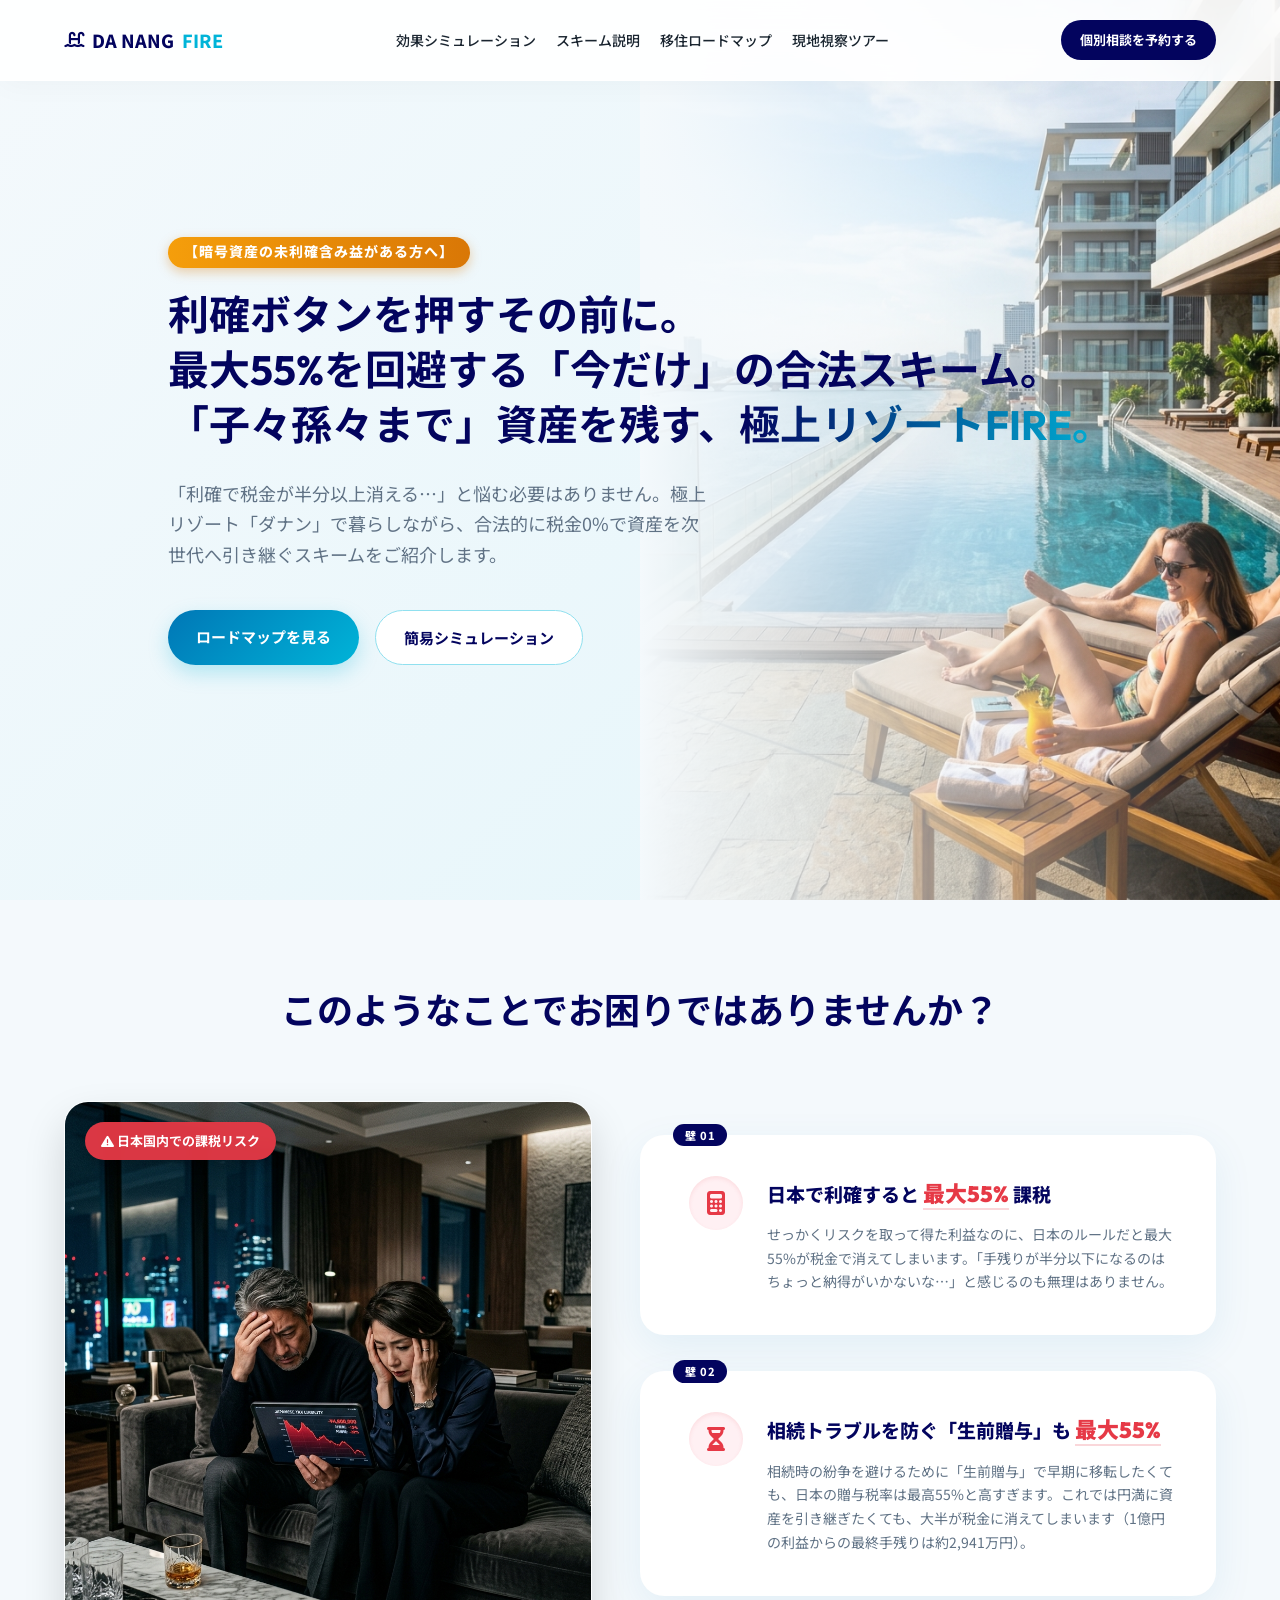
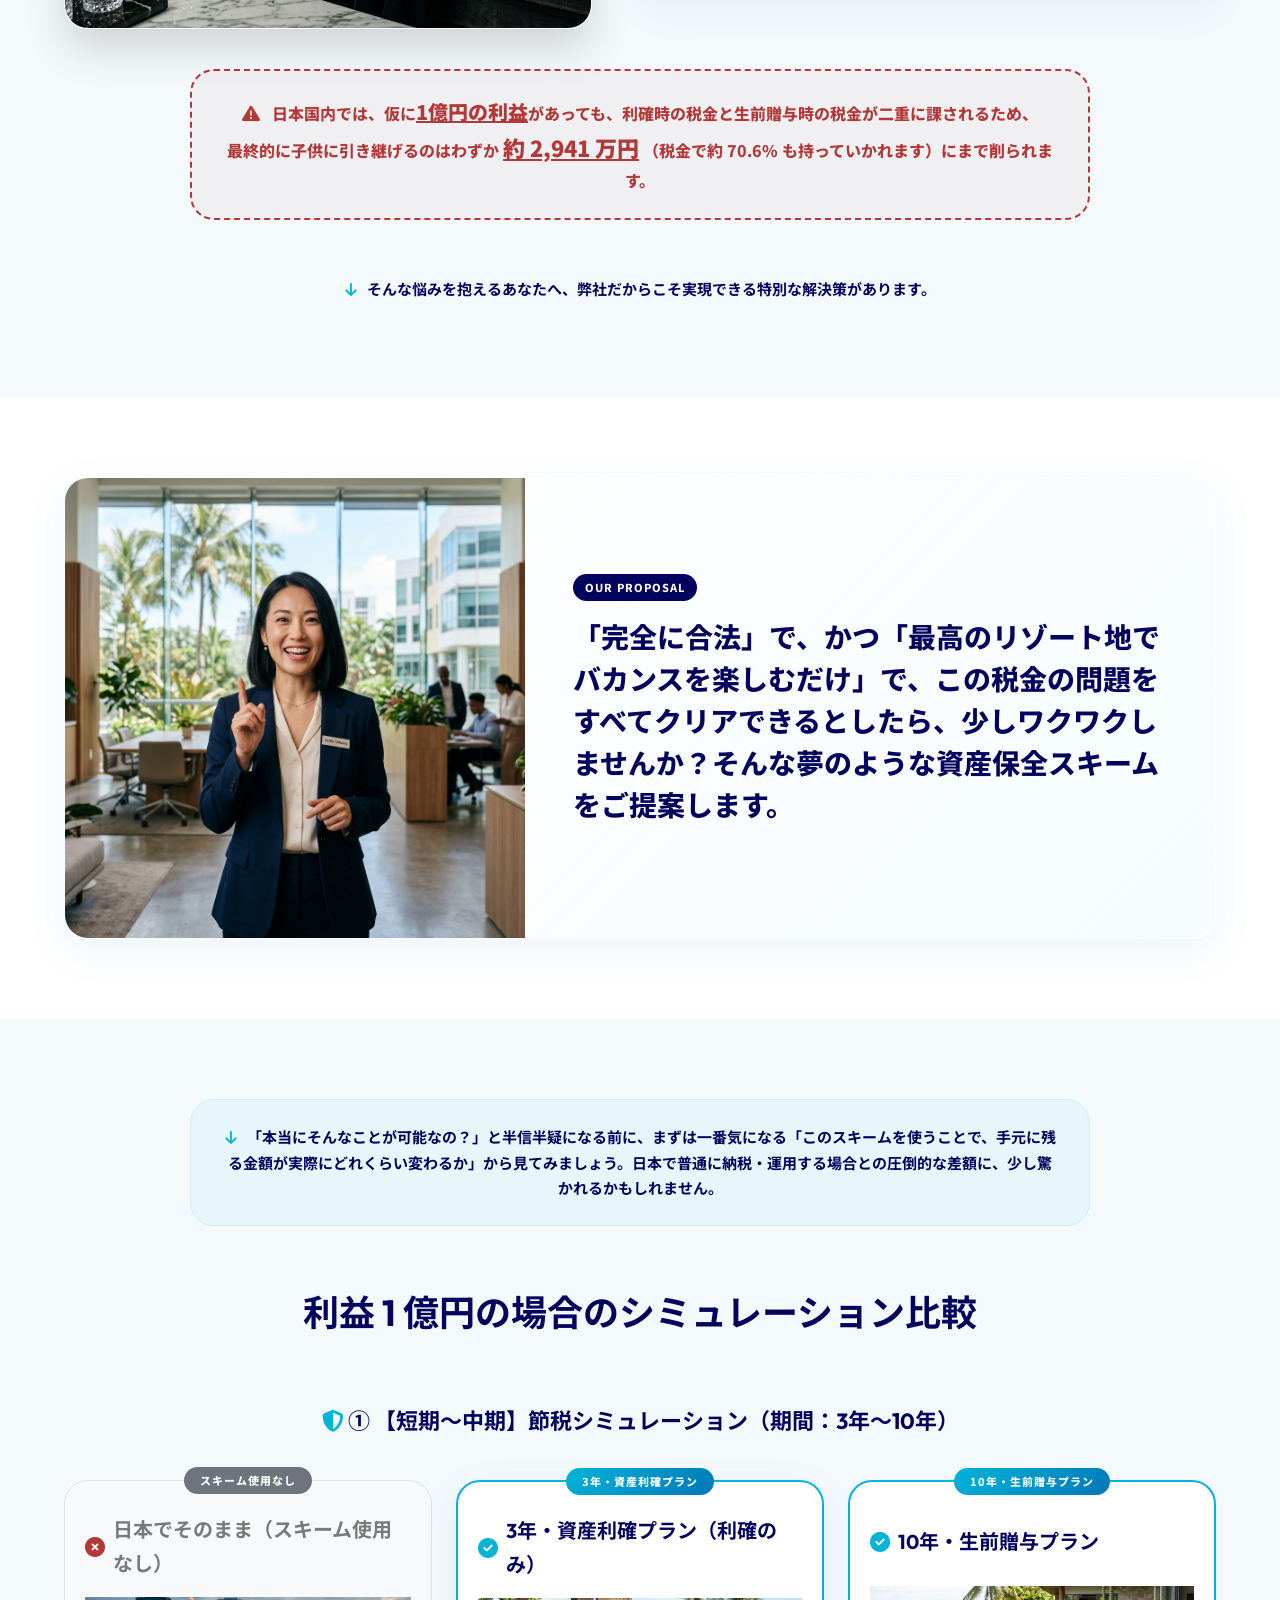
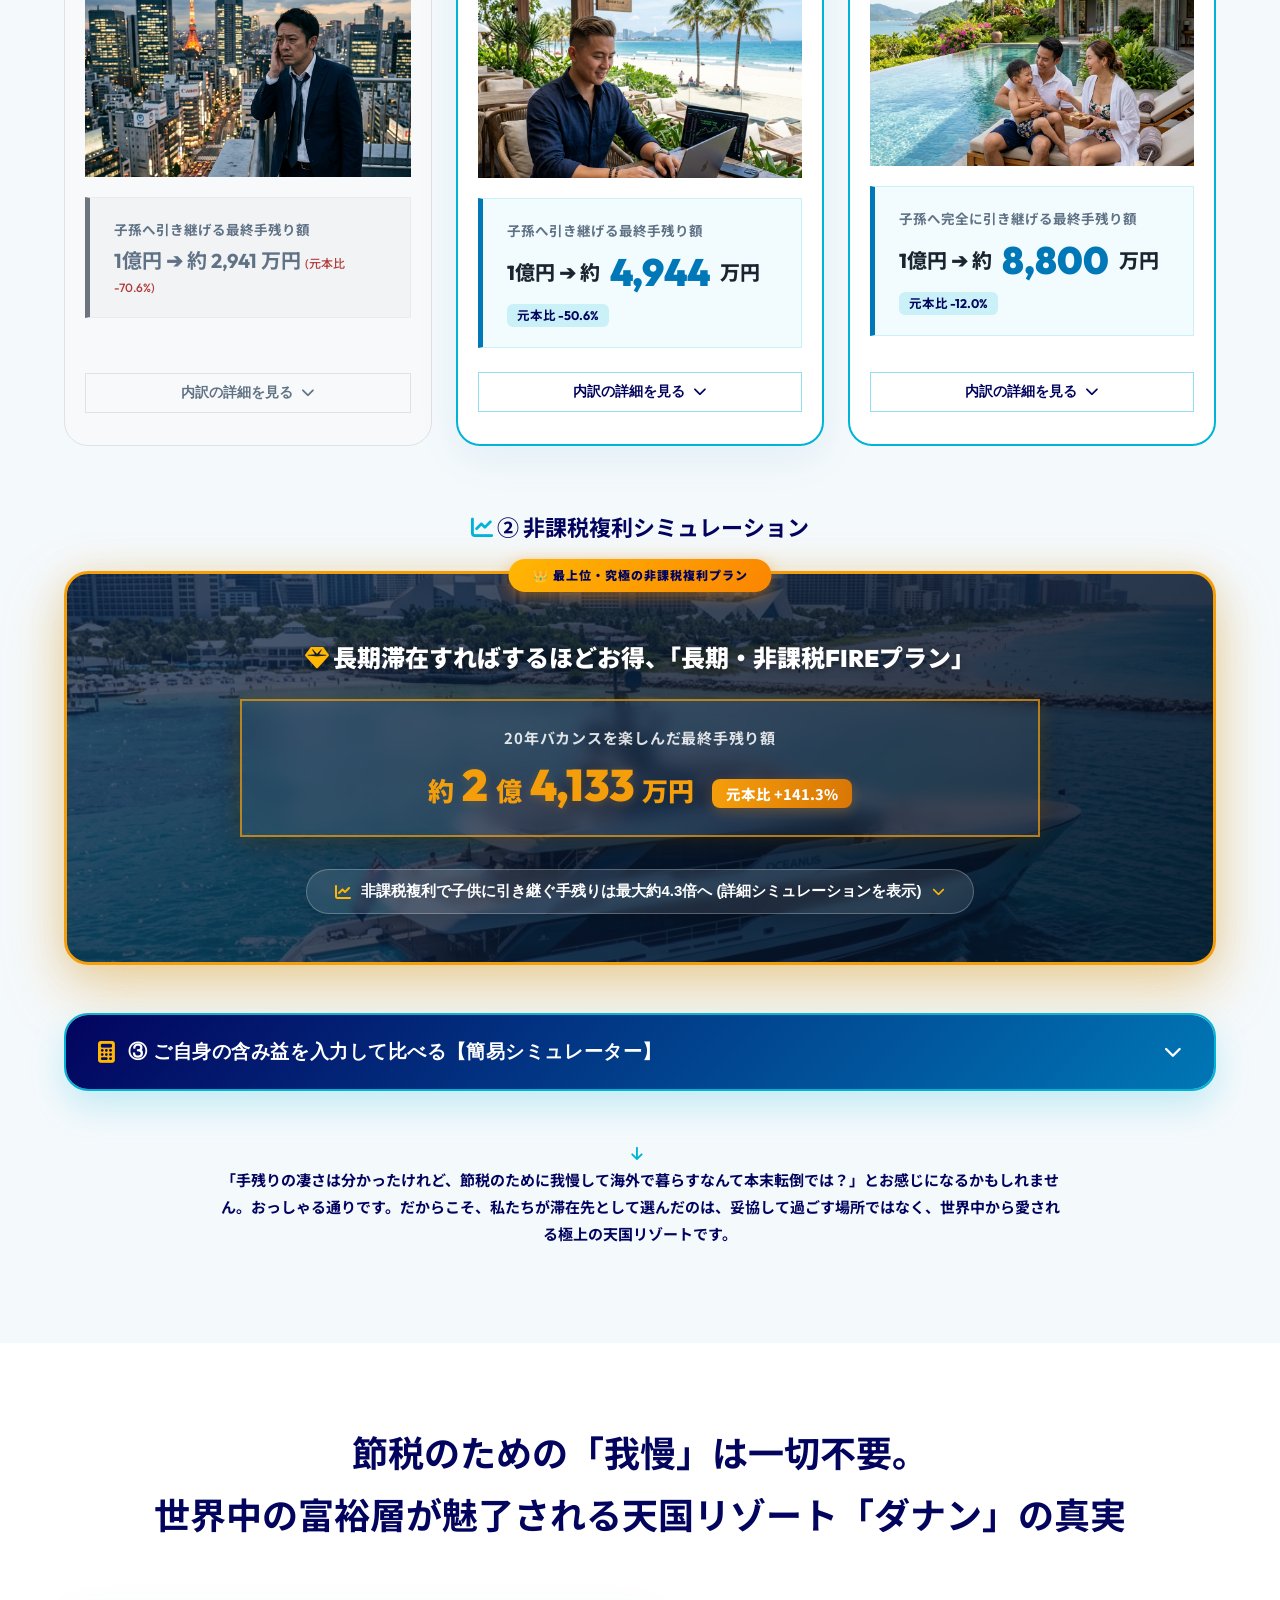
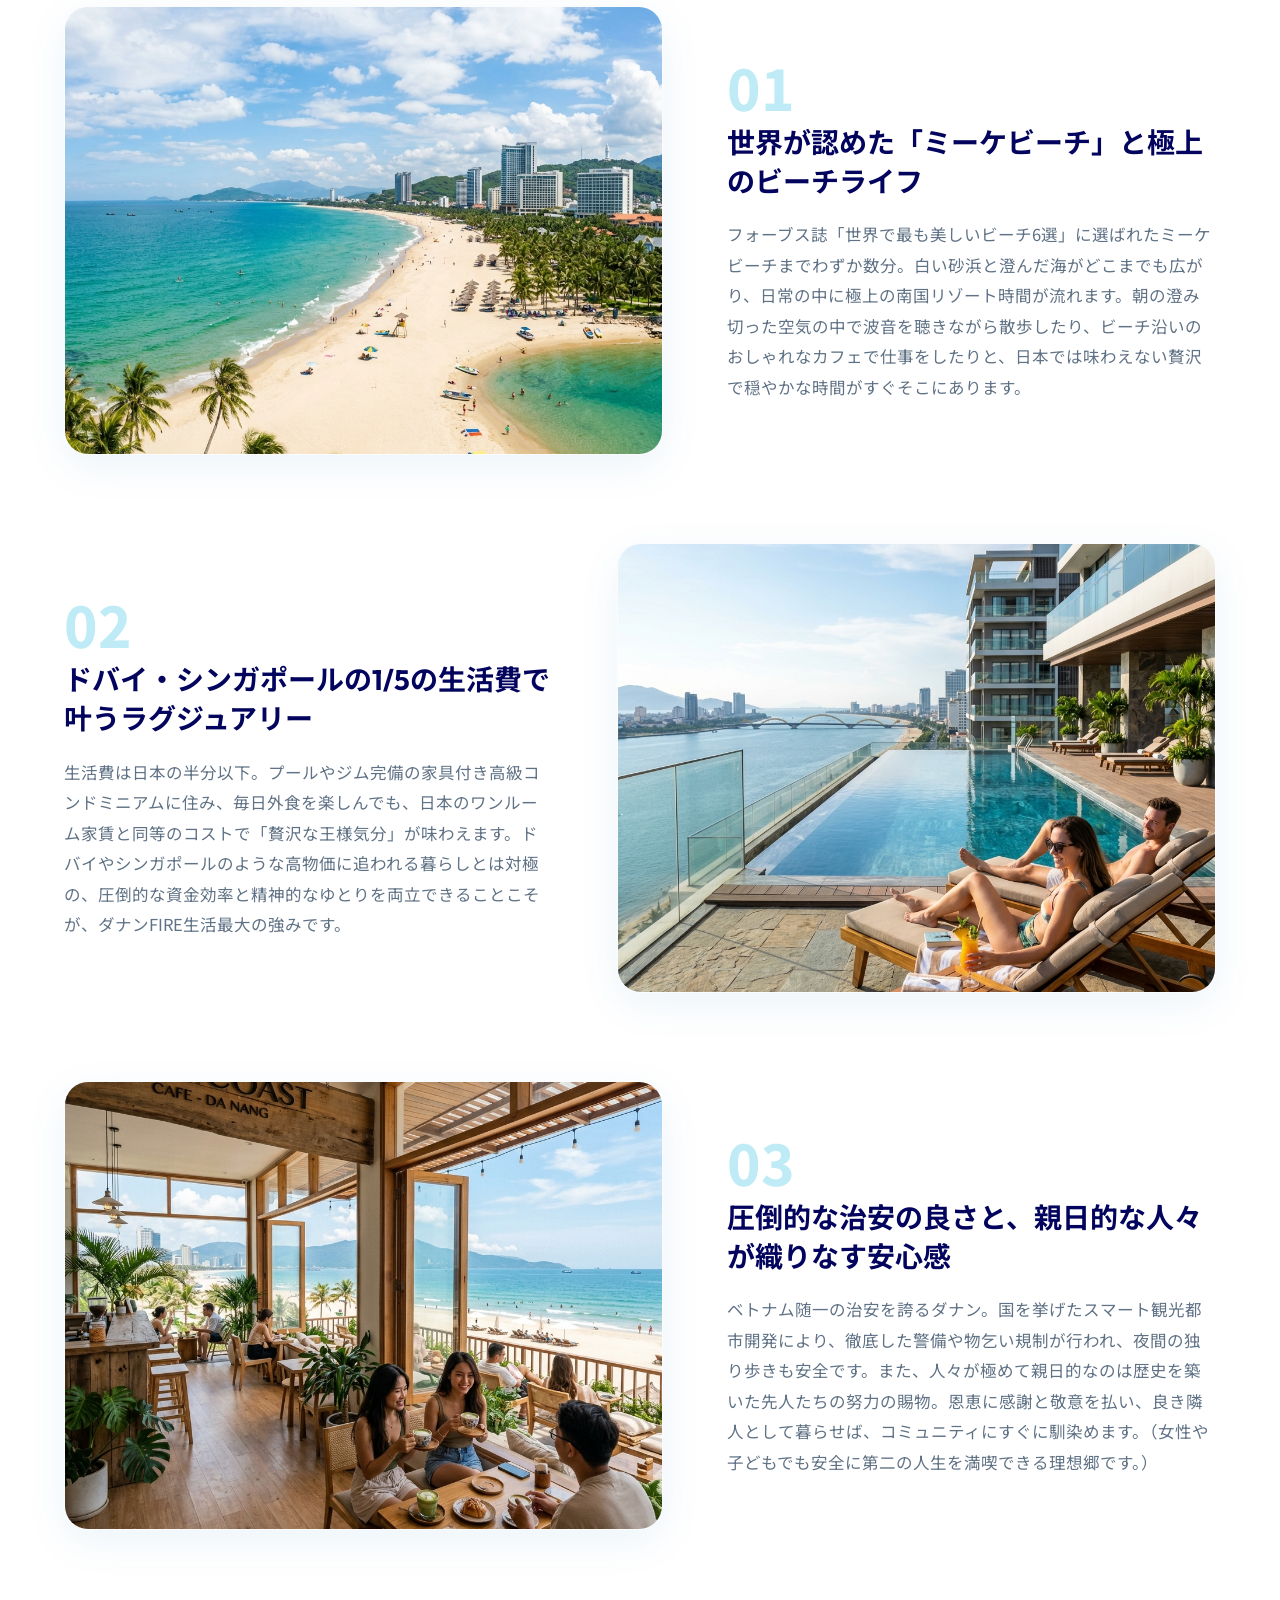
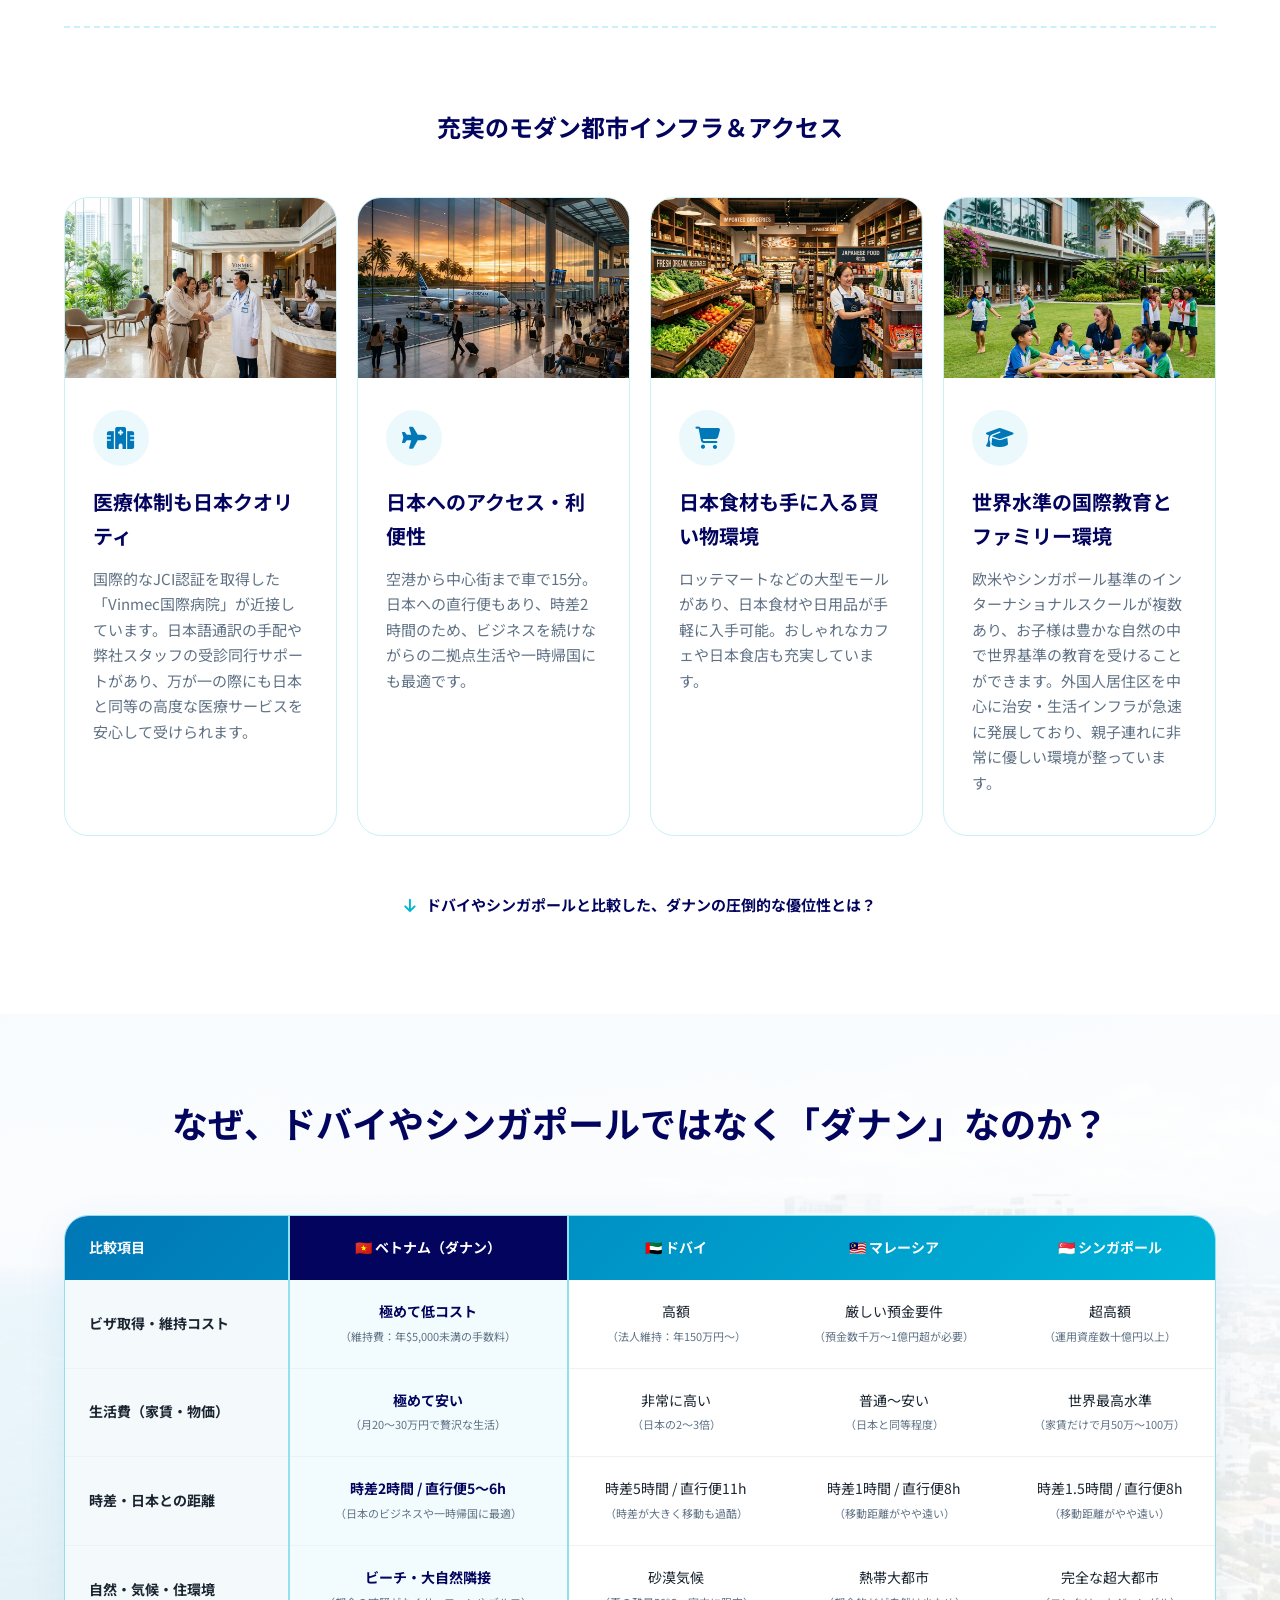
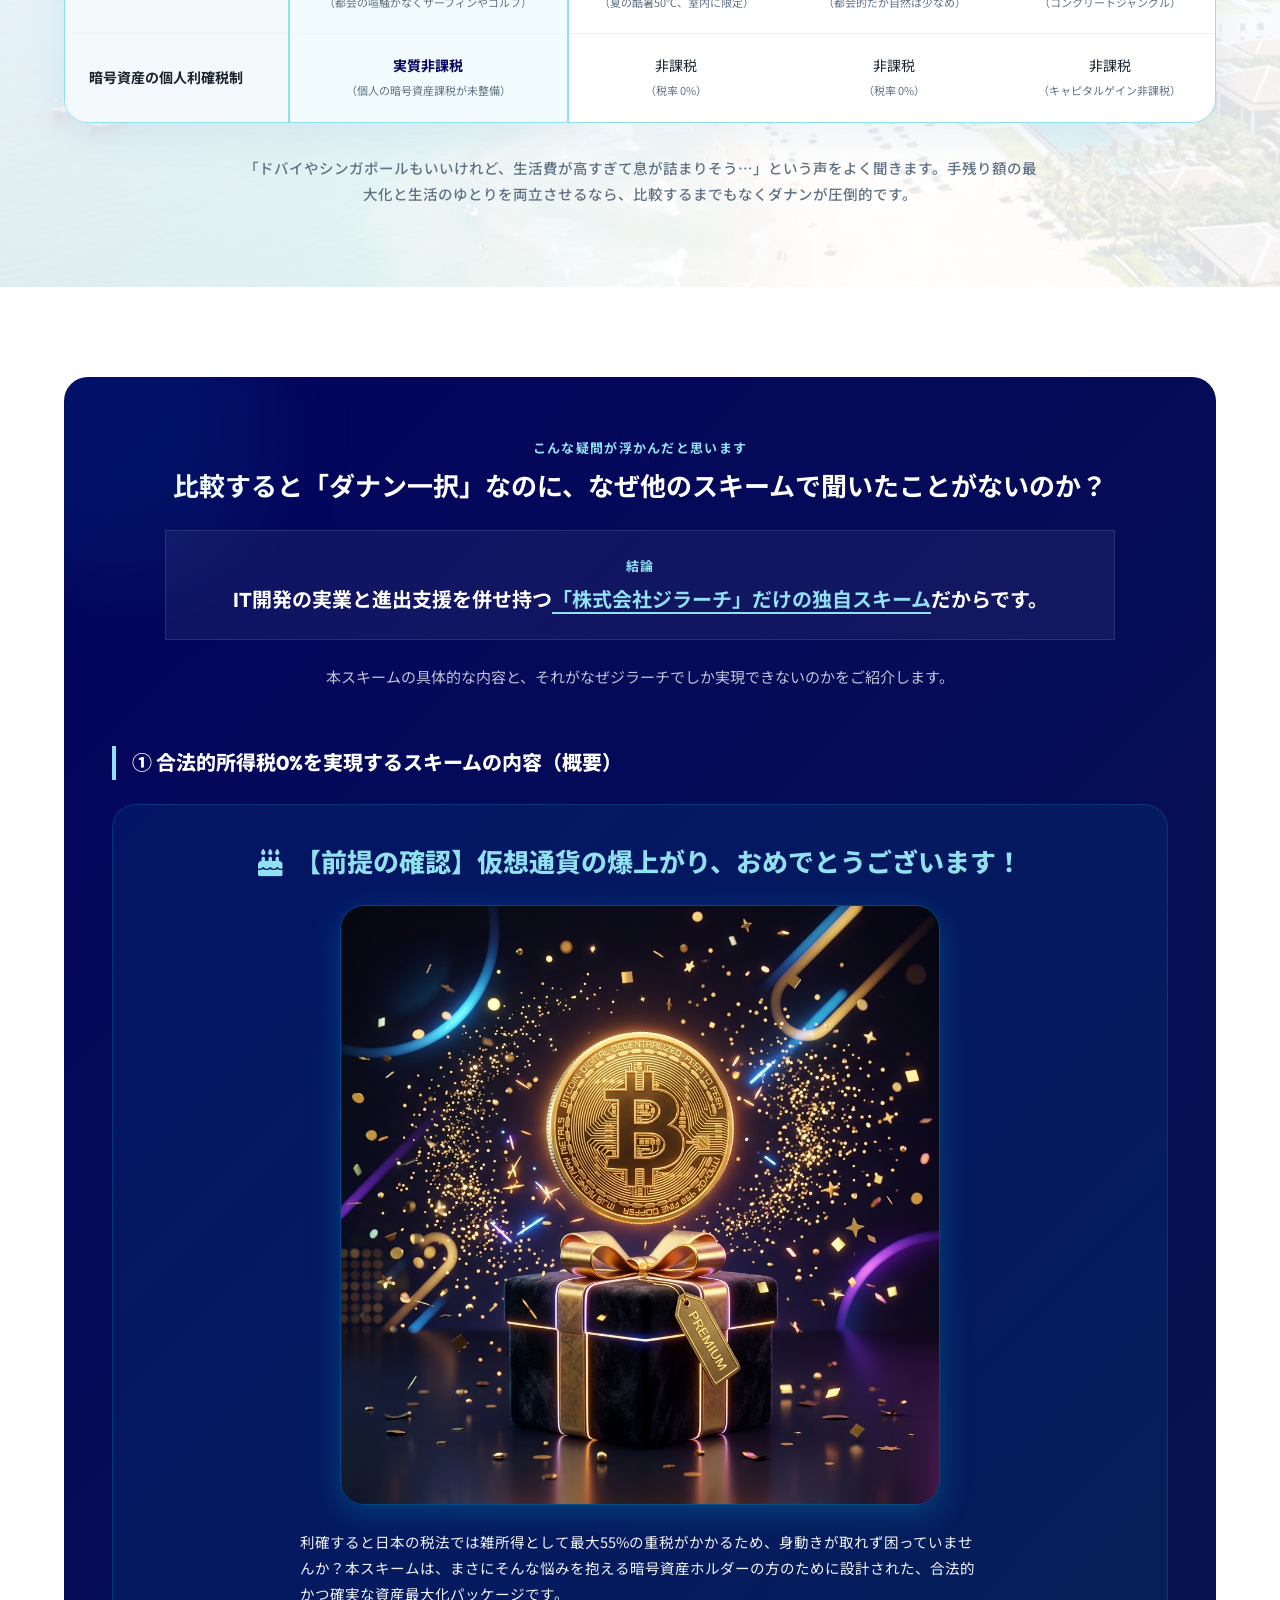
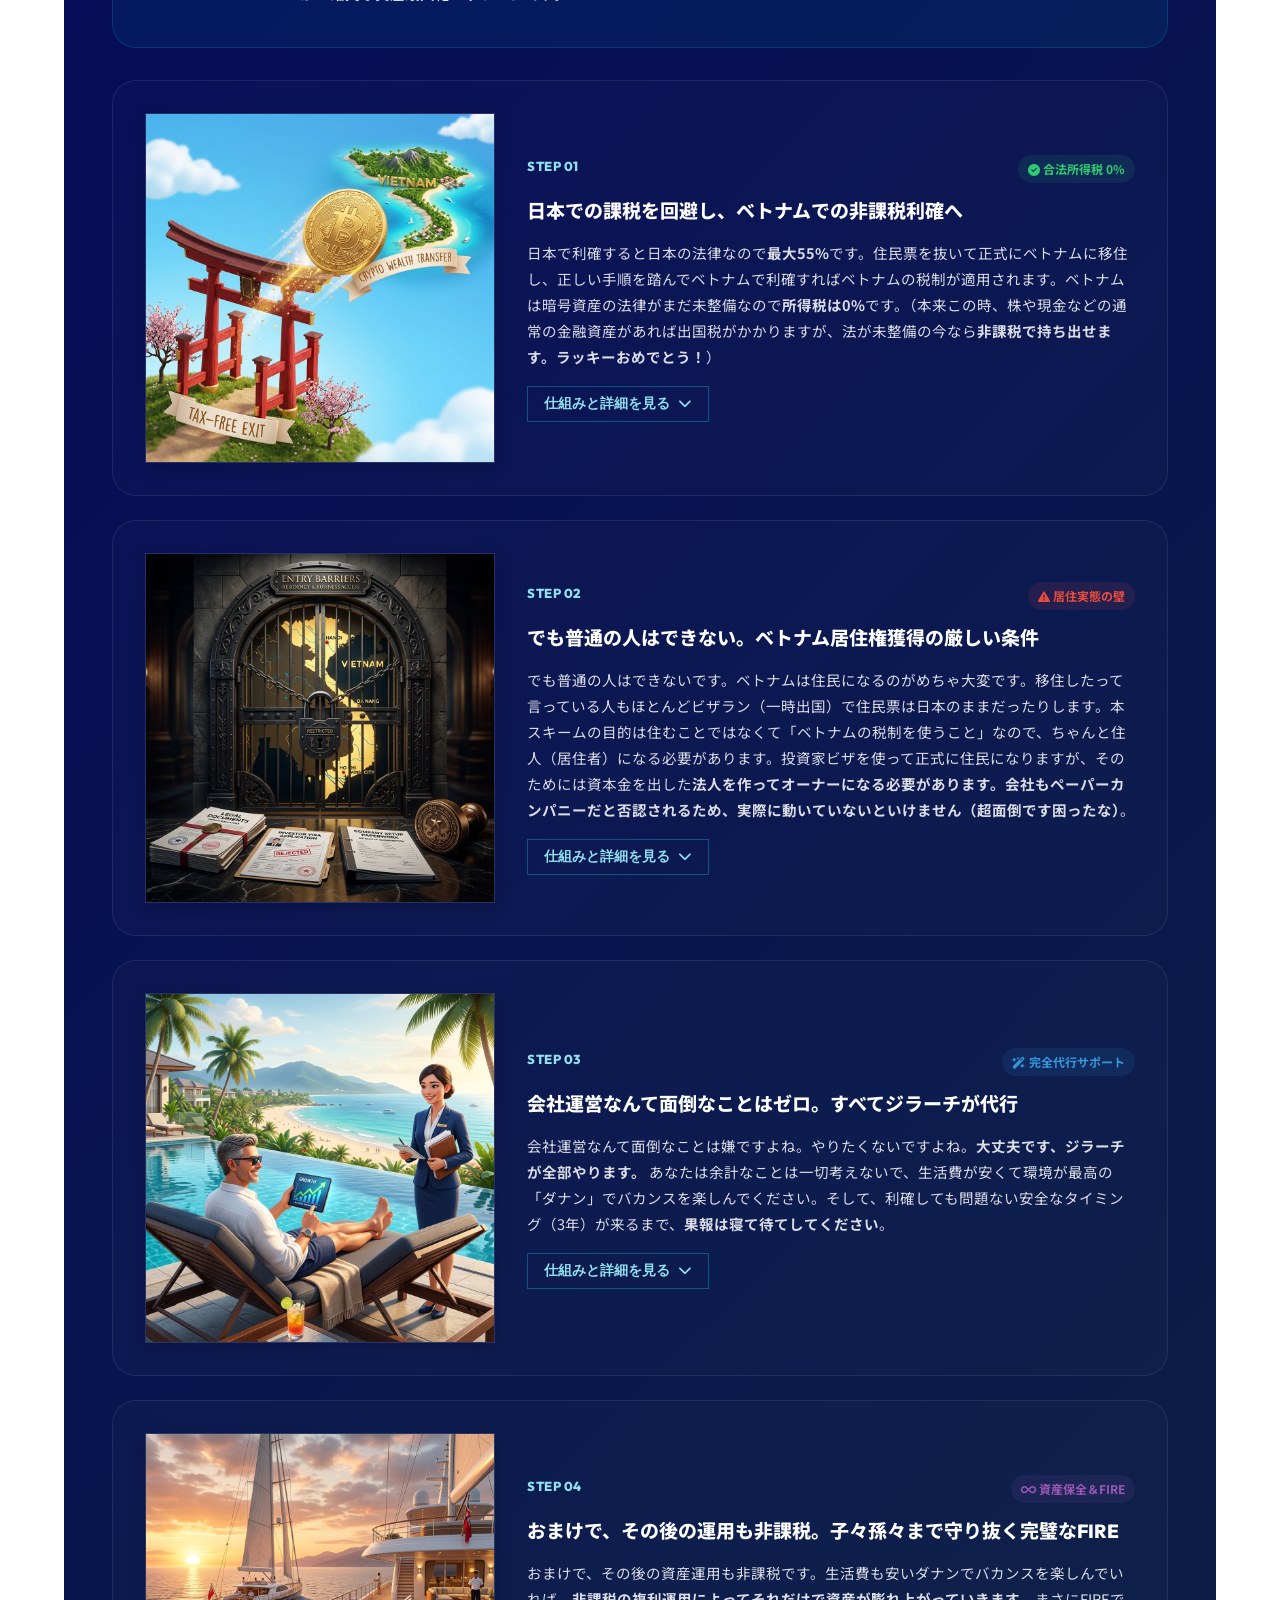
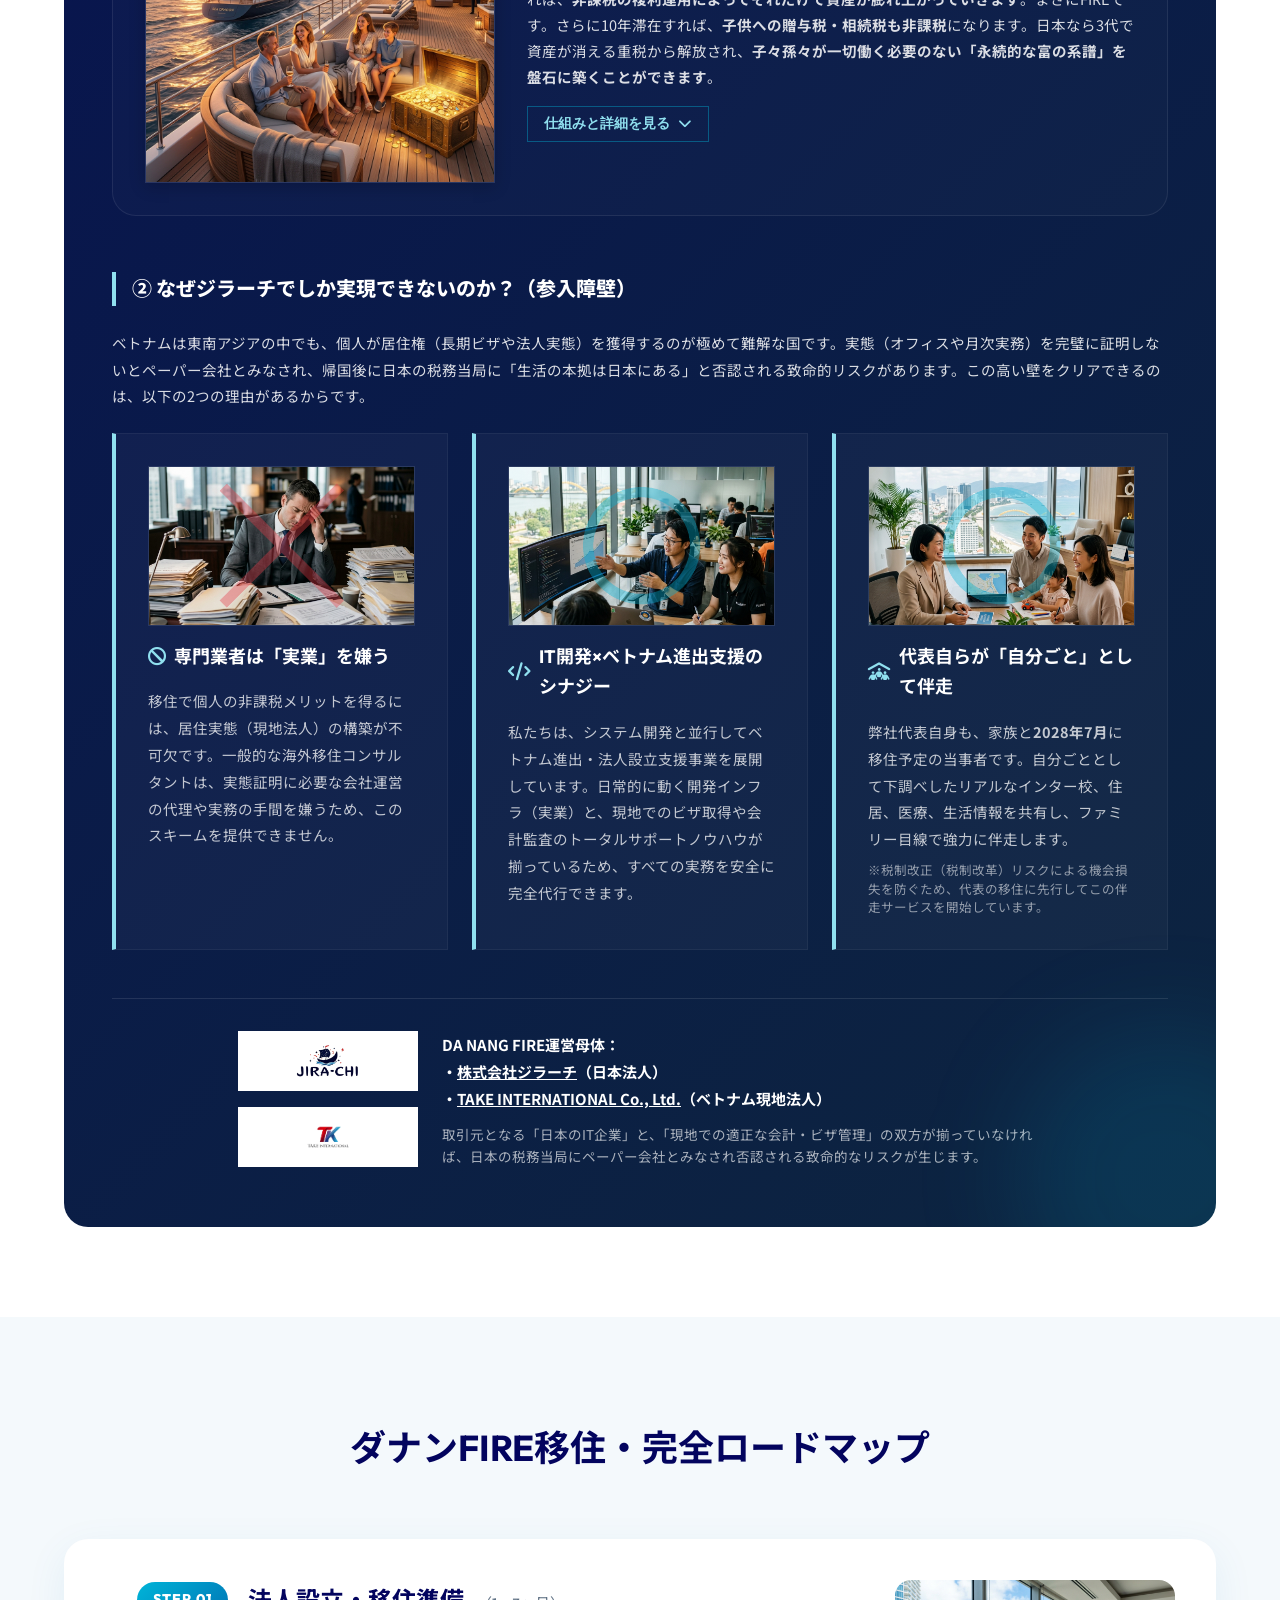
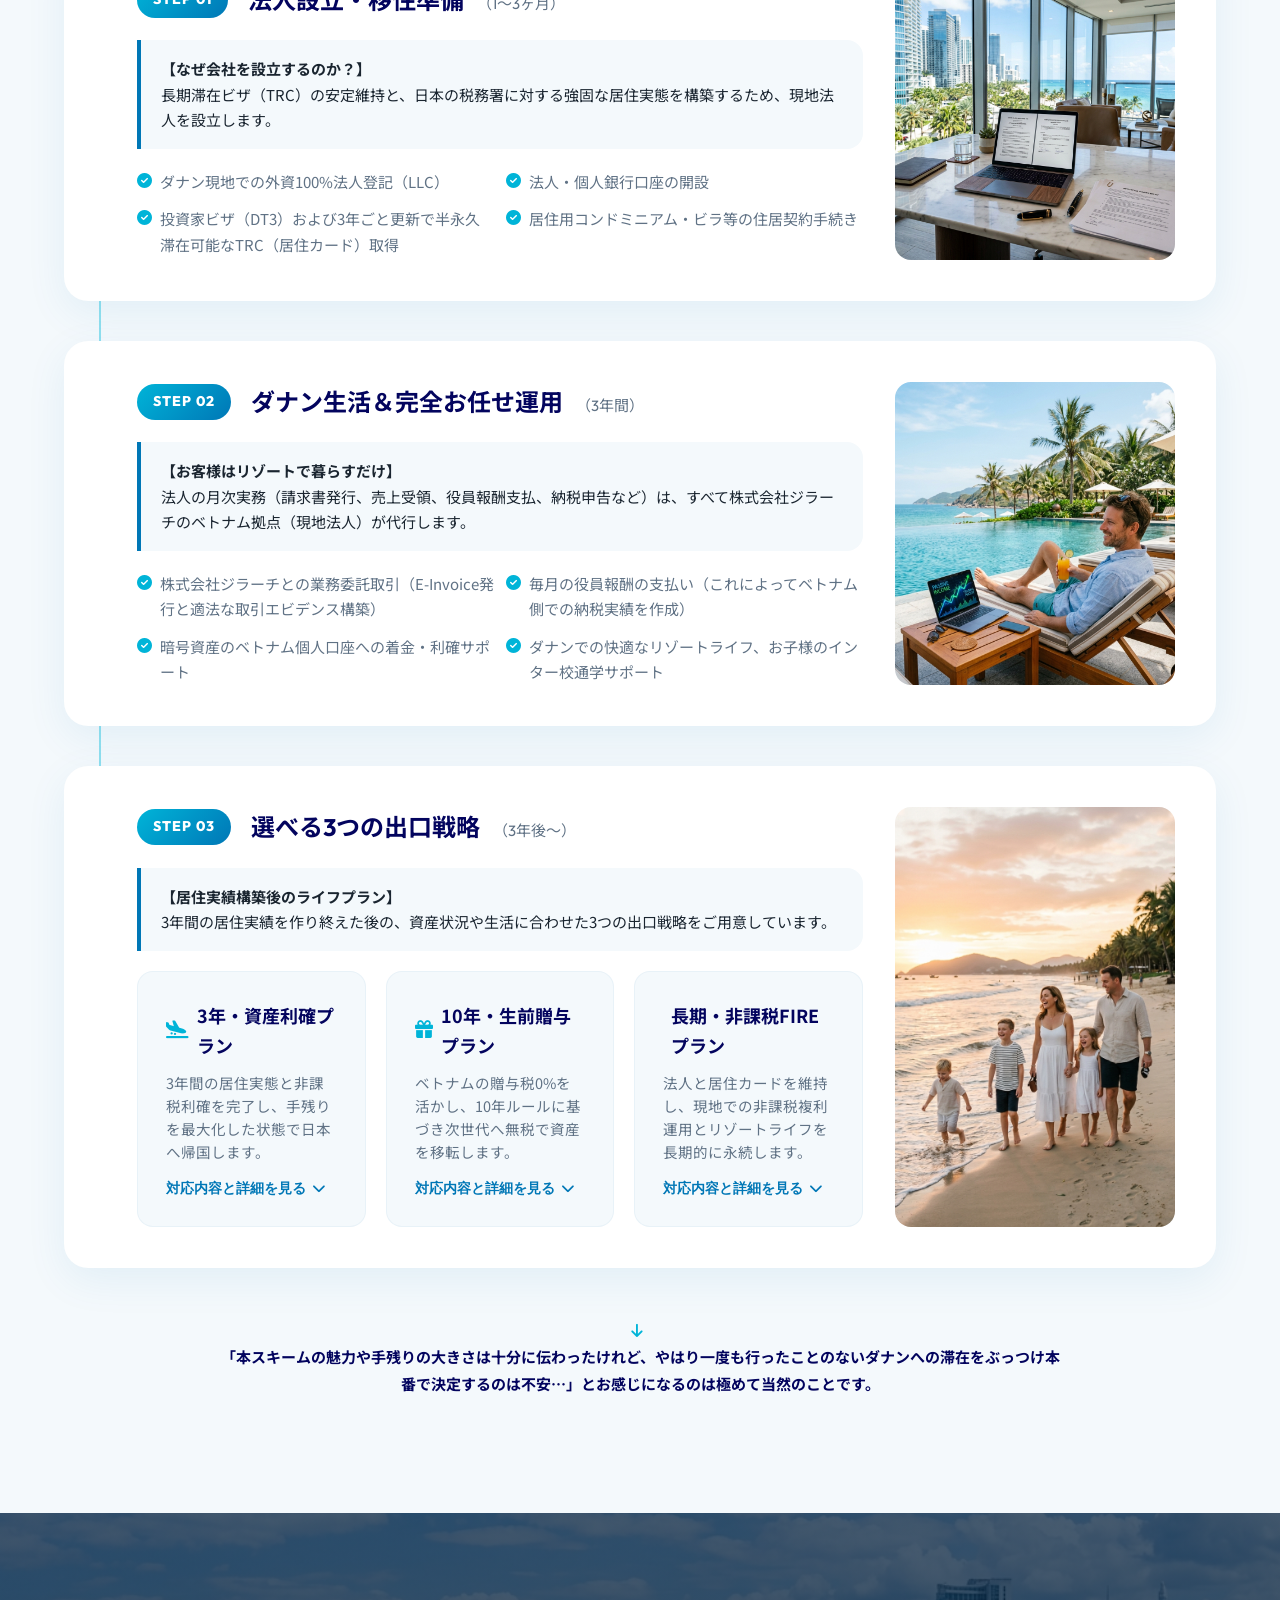
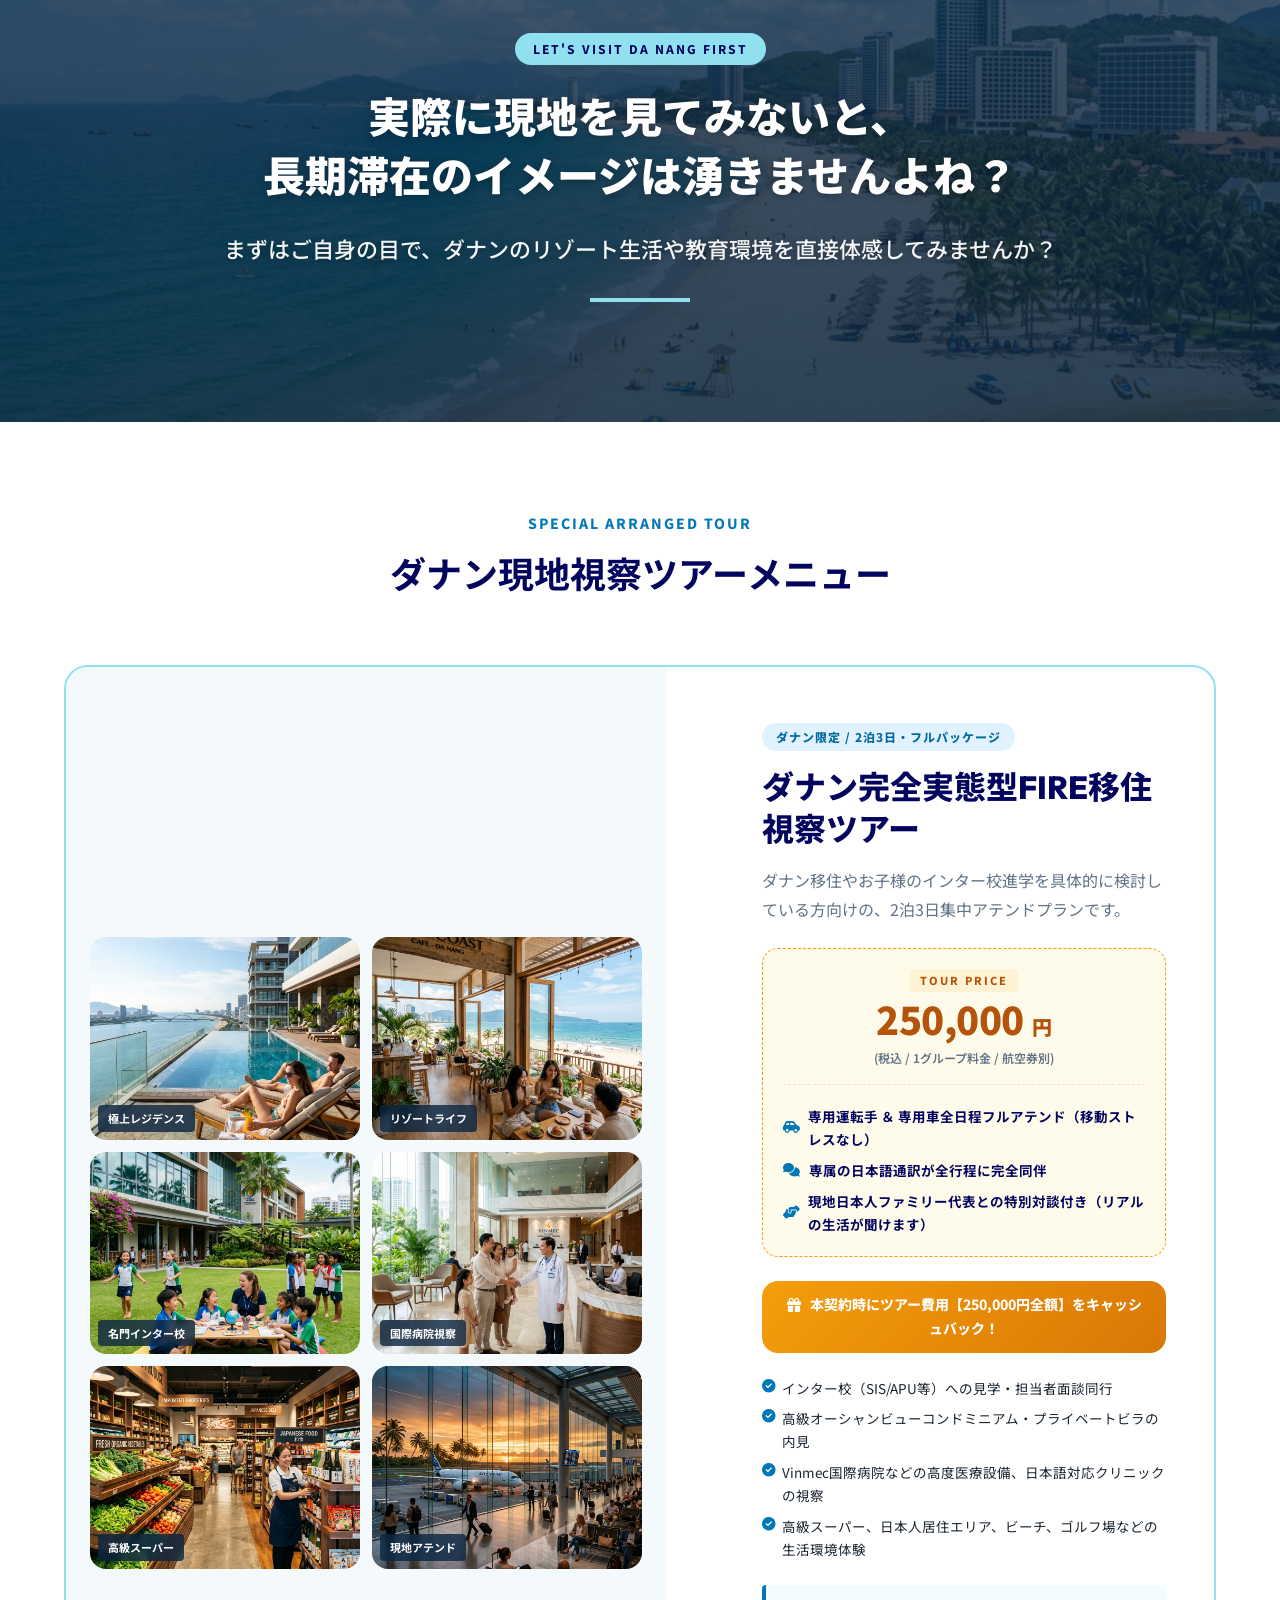
==== commit babe6c8d: "style: Refine Part 2 heading to remove duration and prefix interactive simulator with '③'" ====
--- a/index.html
+++ b/index.html
@@ -278,7 +278,7 @@
 
       <!-- Part 2: Long-term Compound Simulation Heading -->
       <div style="margin-top: 64px; margin-bottom: 24px; text-align: center;">
-        <h3 style="color: var(--primary-dark); font-size: 22px; margin-bottom: 12px;"><i class="fa-solid fa-chart-line" style="color: var(--primary-light);"></i> ② 【長期】非課税複利シミュレーション（期間：20年）</h3>
+        <h3 style="color: var(--primary-dark); font-size: 22px; margin-bottom: 12px;"><i class="fa-solid fa-chart-line" style="color: var(--primary-light);"></i> ② 非課税複利シミュレーション</h3>
       </div>
 
       <!-- Result Bar (20 Year Long-term Impact) -->
@@ -426,7 +426,7 @@
         <button id="simulator-toggle-btn" style="width: 100%; padding: 24px 32px; background: linear-gradient(135deg, var(--primary-dark) 0%, var(--primary) 100%); border: none; display: flex; align-items: center; justify-content: space-between; cursor: pointer; text-align: left; transition: all 0.3s ease; position: relative;" onclick="toggleInteractiveSimulator()" onmouseover="this.style.filter='brightness(1.12)'; this.style.boxShadow='inset 0 0 100px rgba(255,255,255,0.1)';" onmouseout="this.style.filter='none'; this.style.boxShadow='none';">
           <span style="font-size: 19px; font-weight: 800; color: var(--white); display: flex; align-items: center; gap: 12px; letter-spacing: 0.03em;">
             <i class="fa-solid fa-calculator" style="color: #ffb703; font-size: 22px;"></i>
-            <span>ご自身の含み益を入力して比べる【簡易シミュレーター】</span>
+            <span>③ ご自身の含み益を入力して比べる【簡易シミュレーター】</span>
           </span>
           <i class="fa-solid fa-chevron-down" style="font-size: 18px; color: var(--white); transition: transform 0.3s ease;"></i>
         </button>
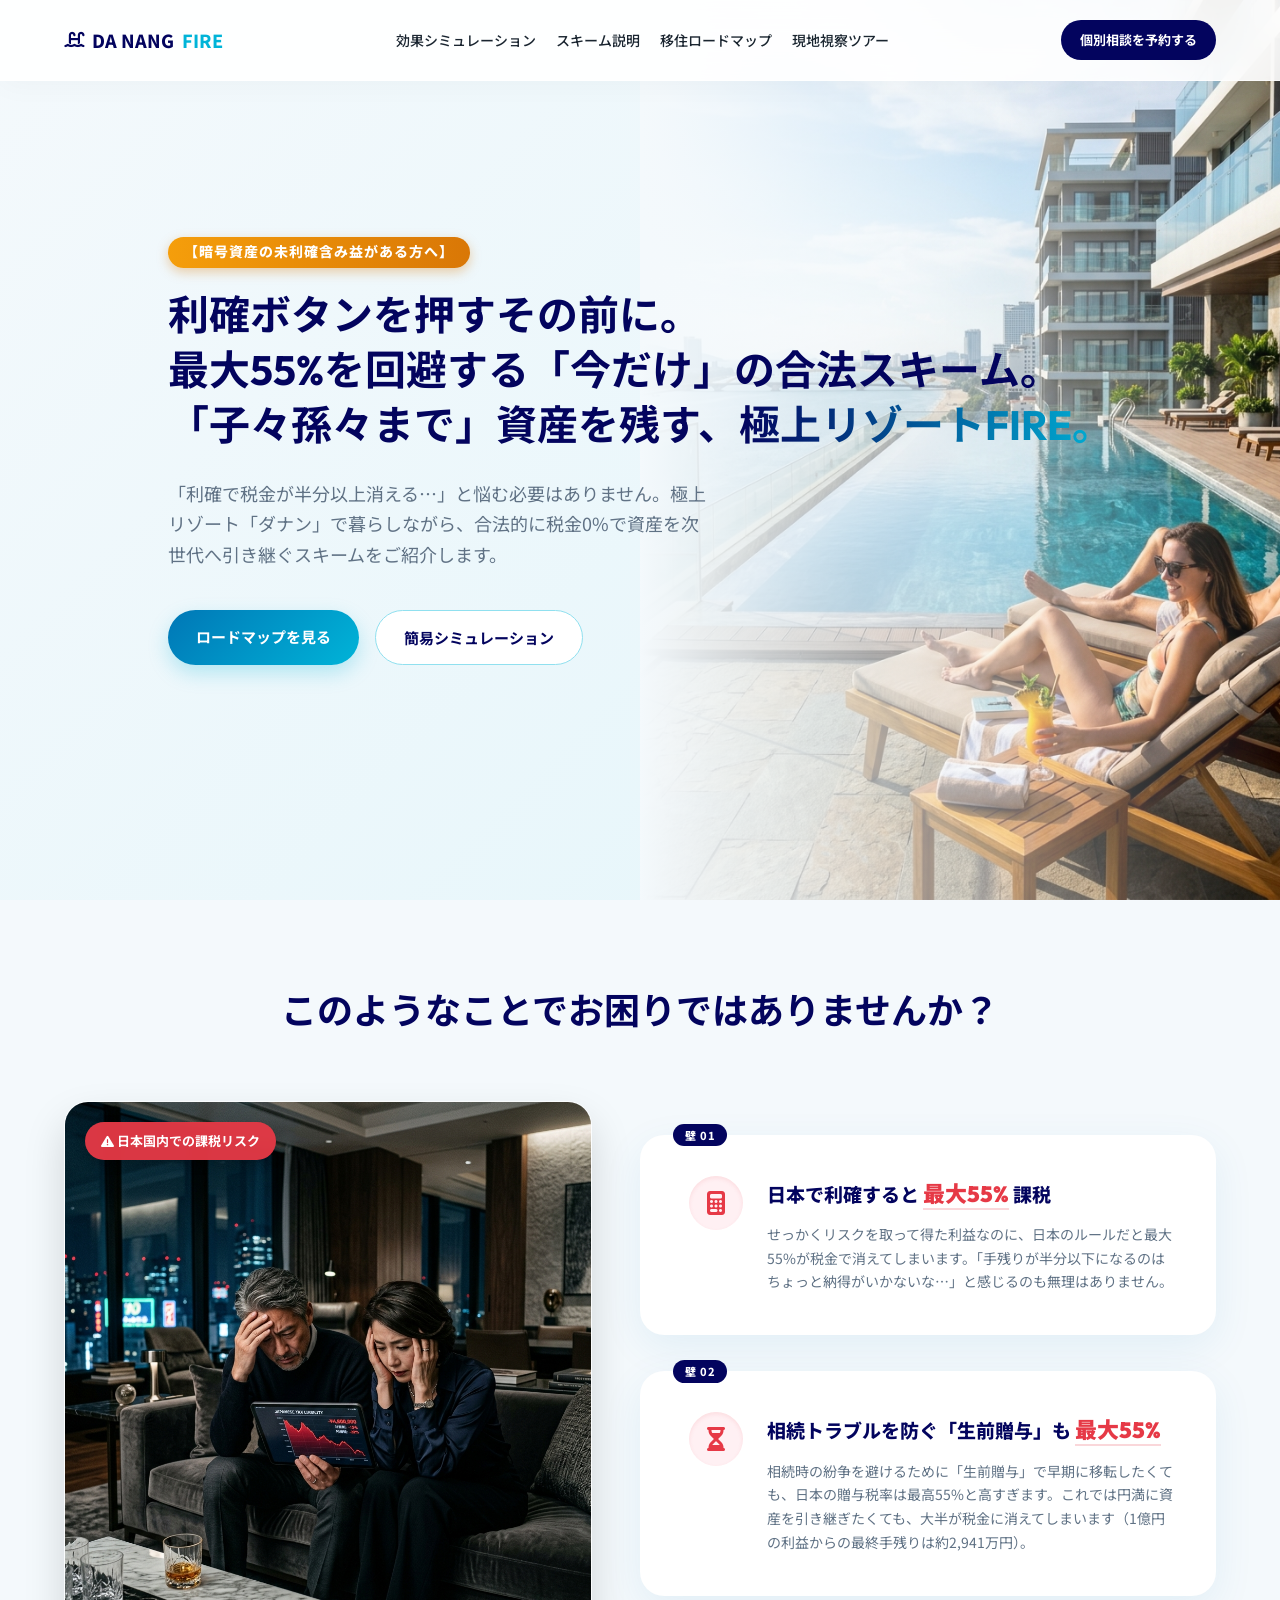
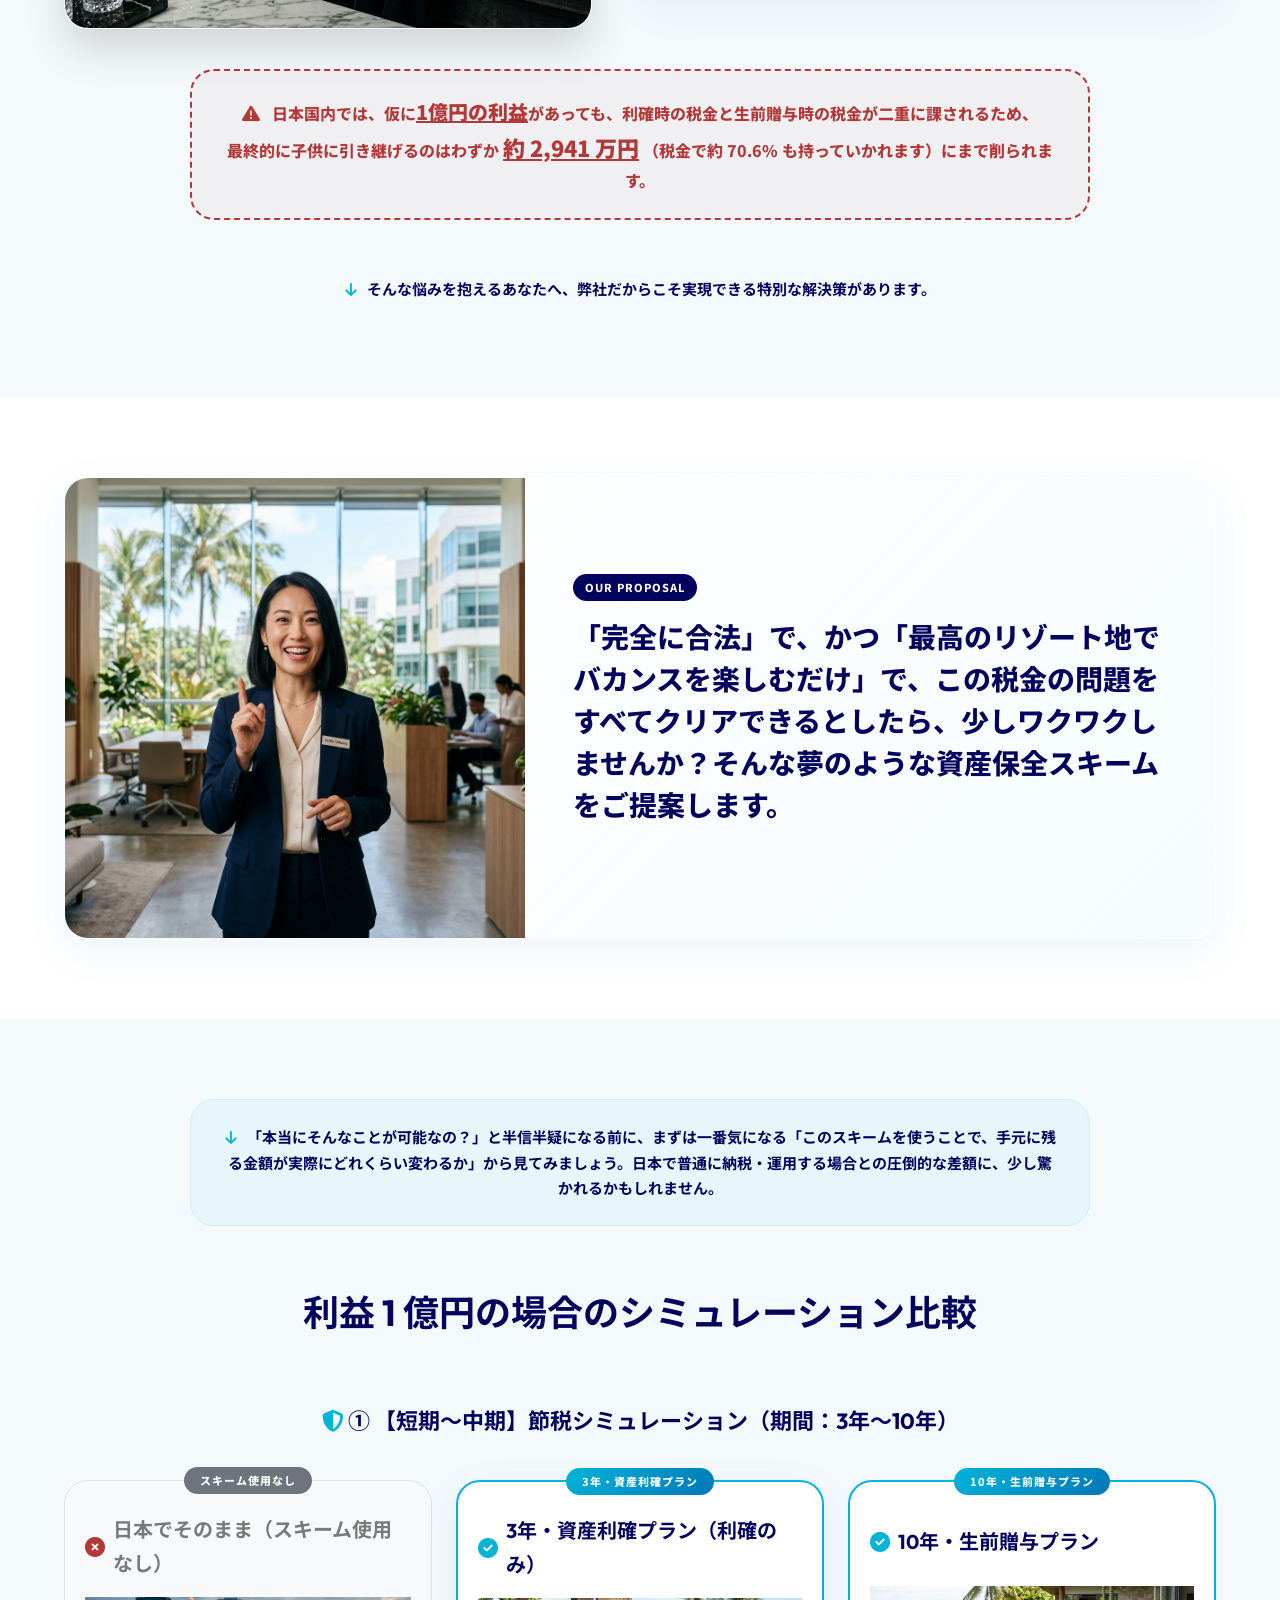
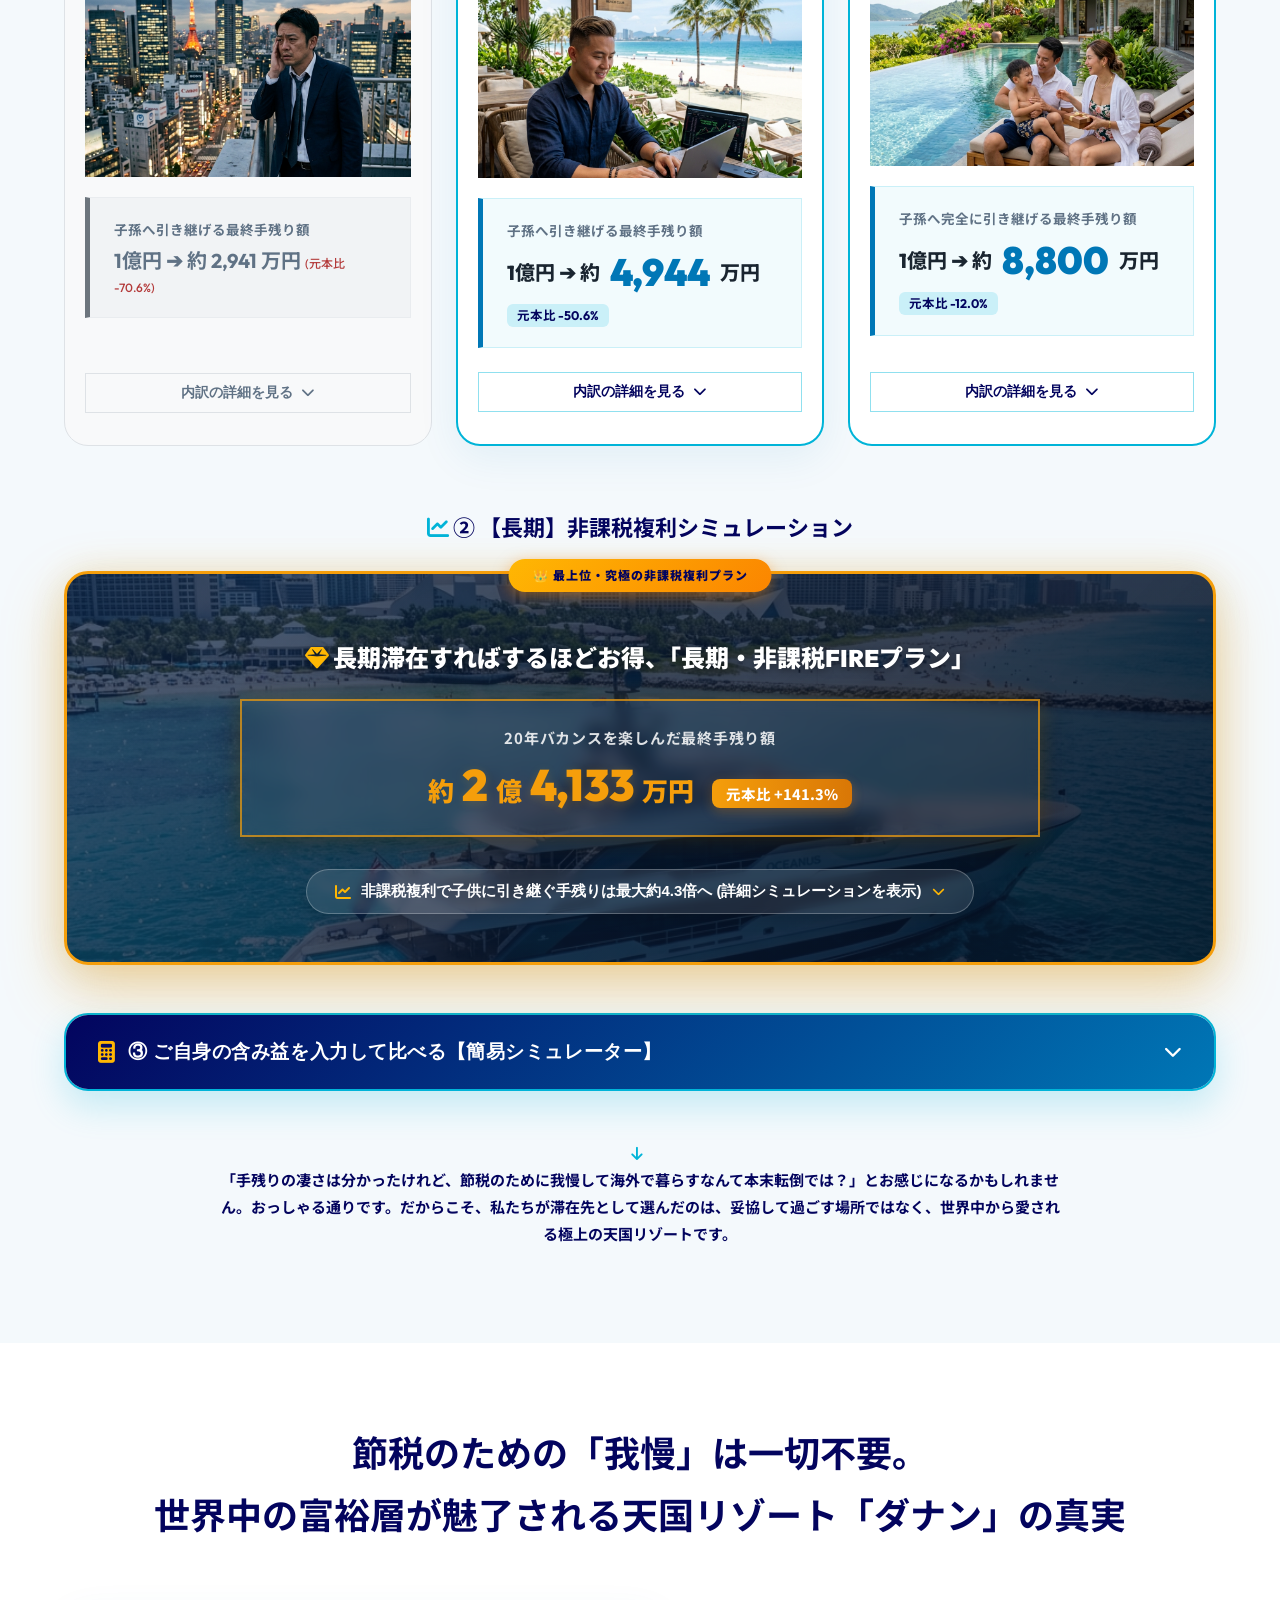
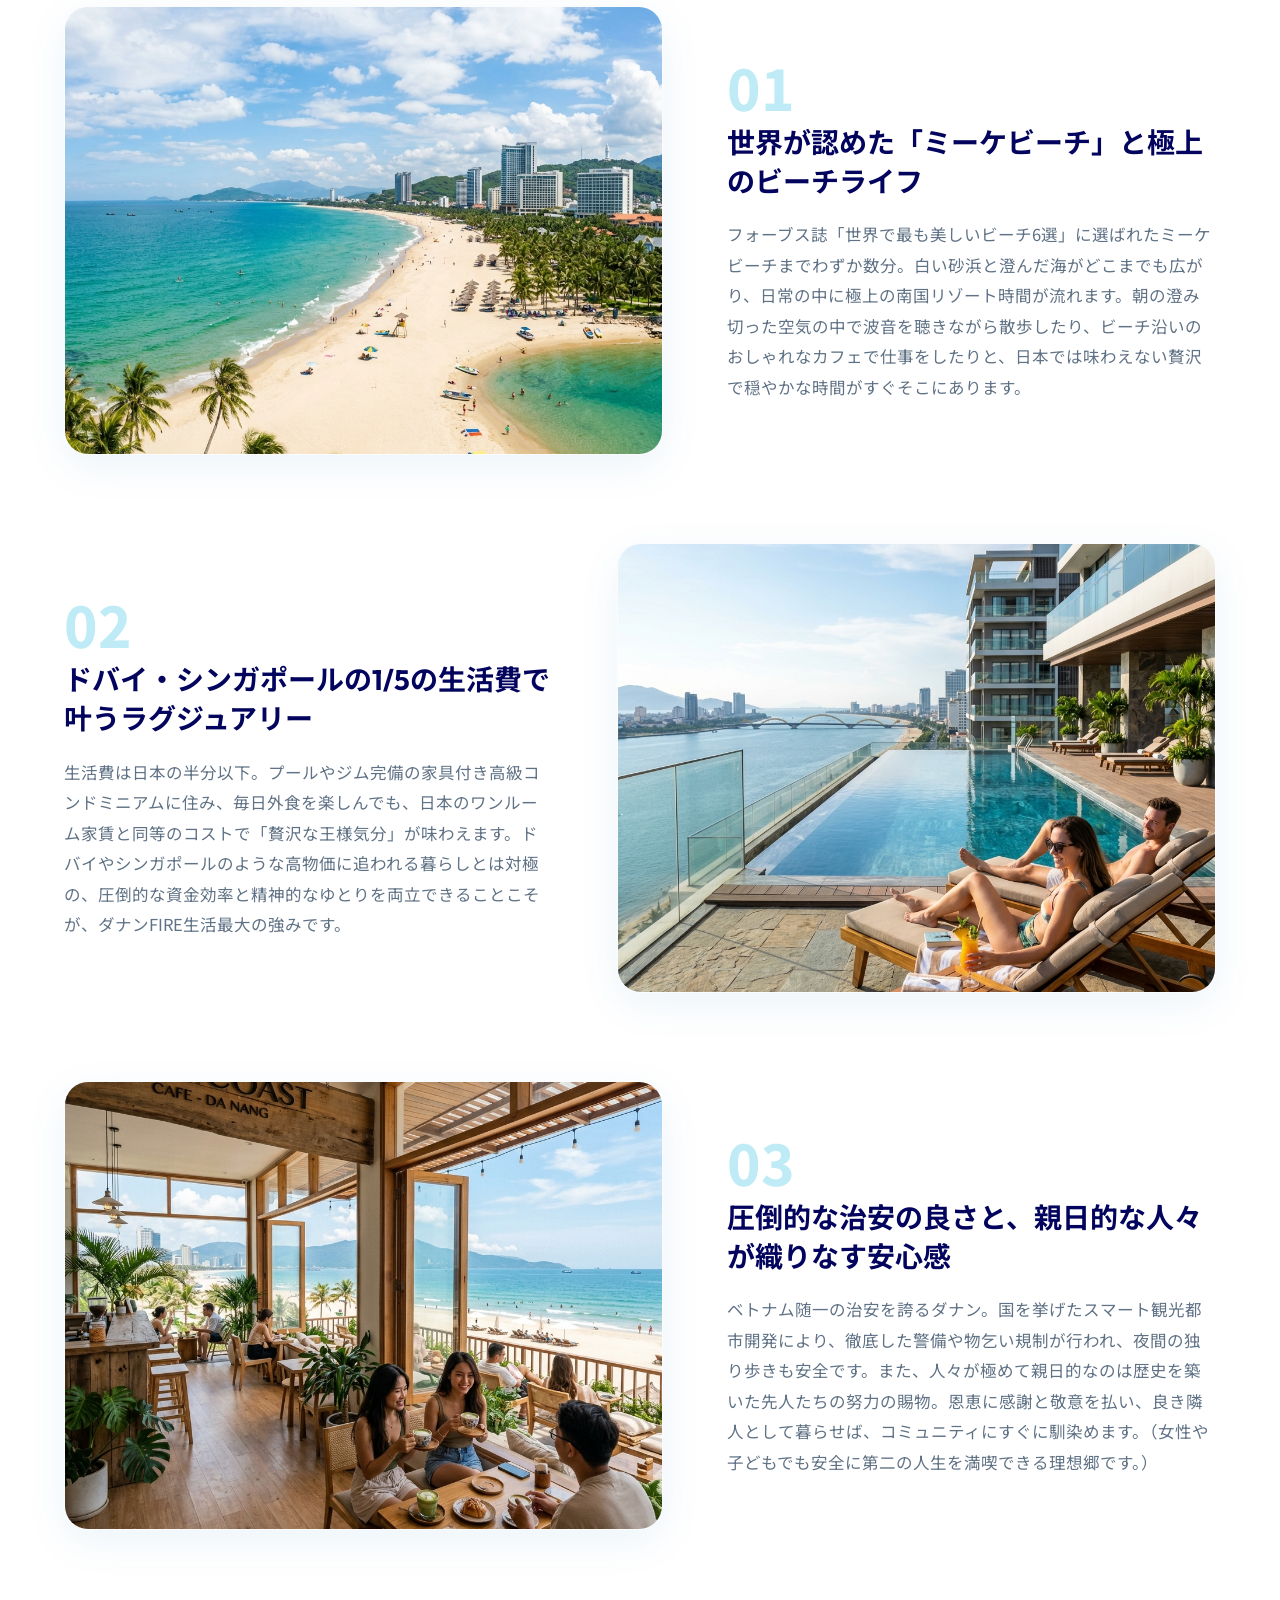
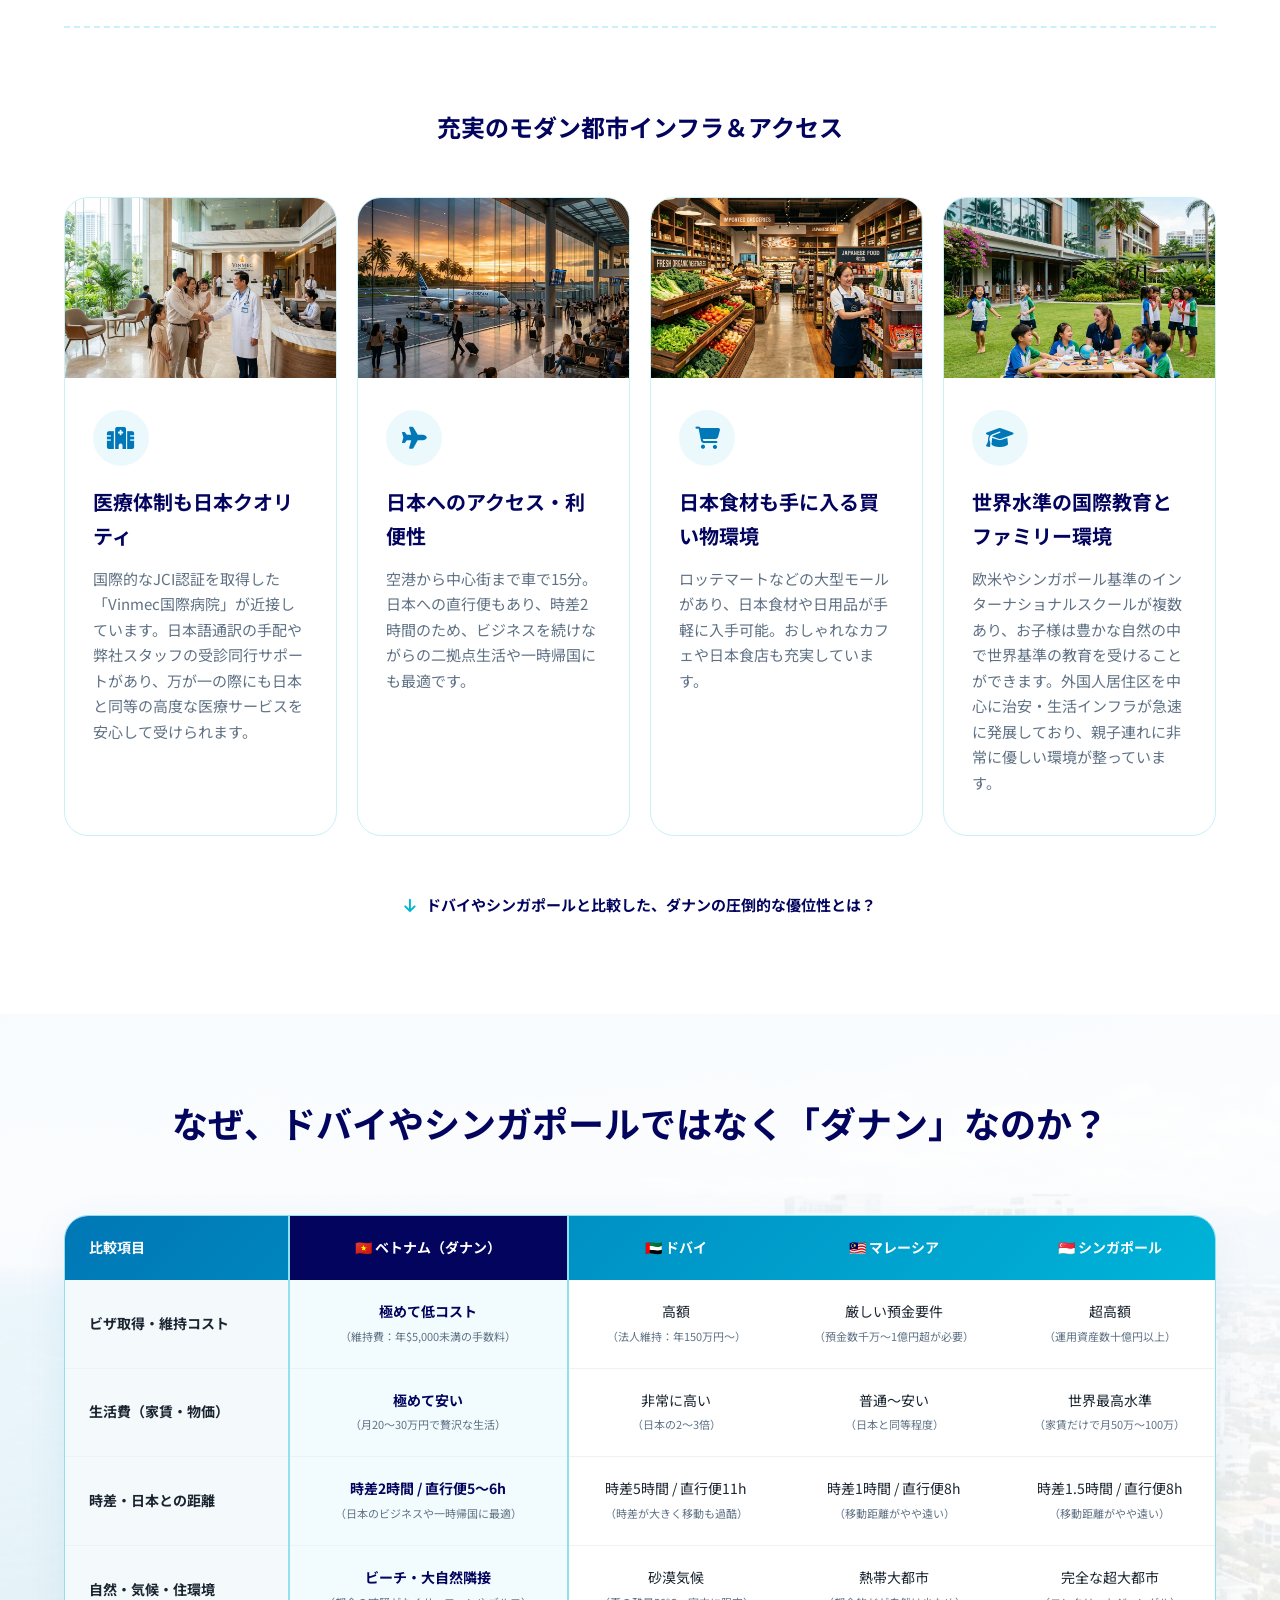
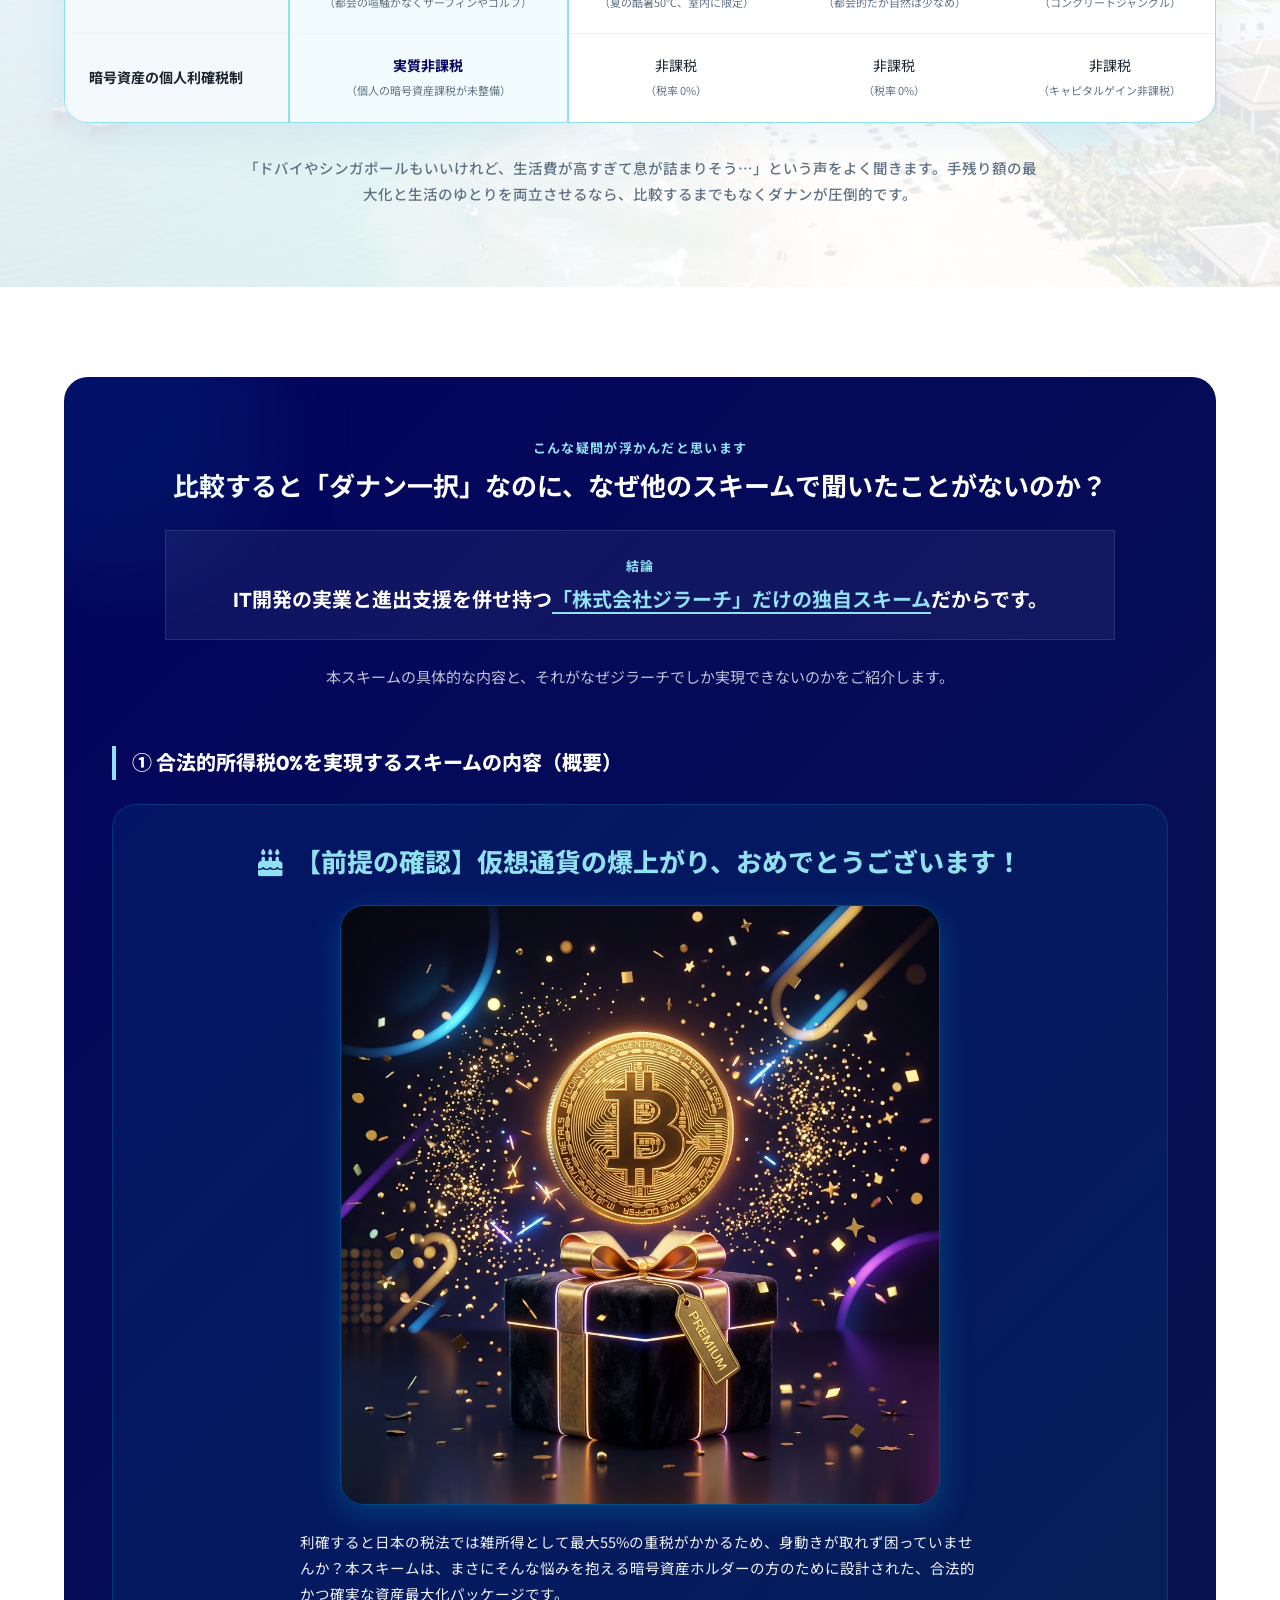
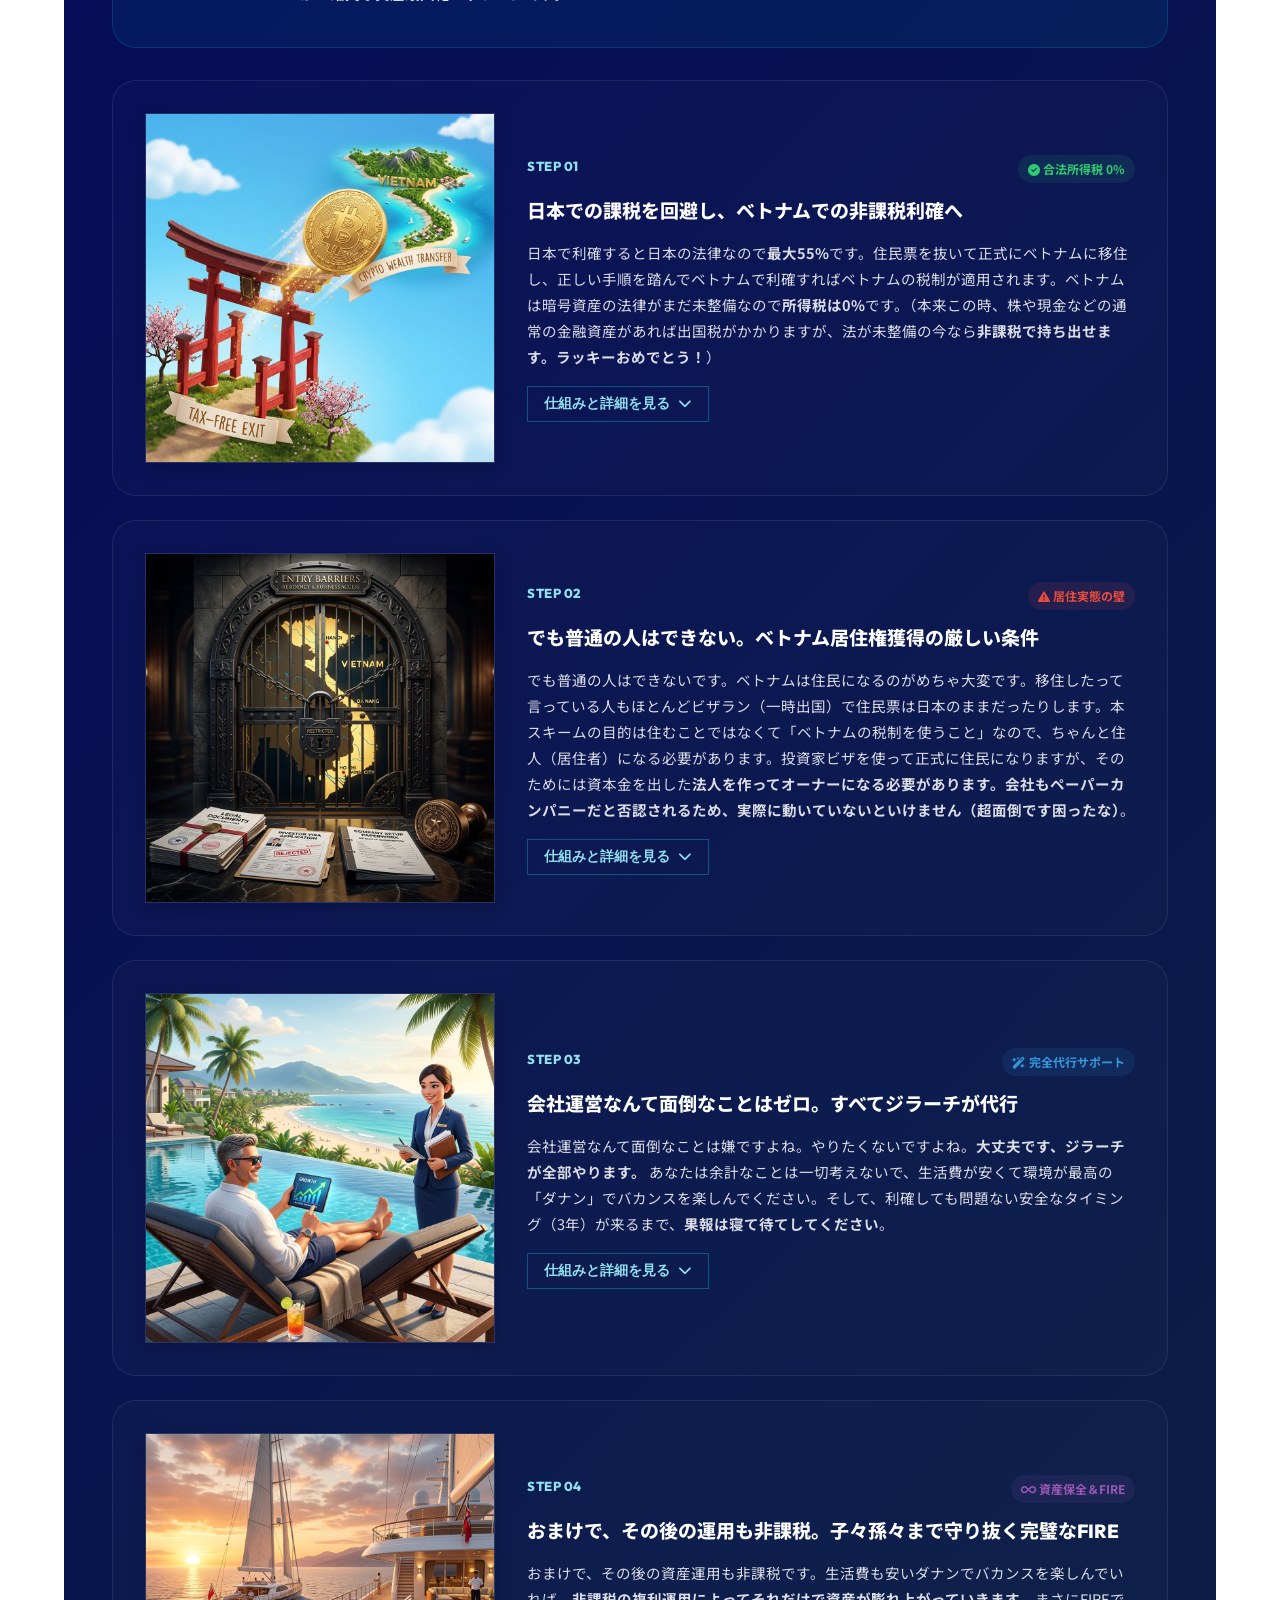
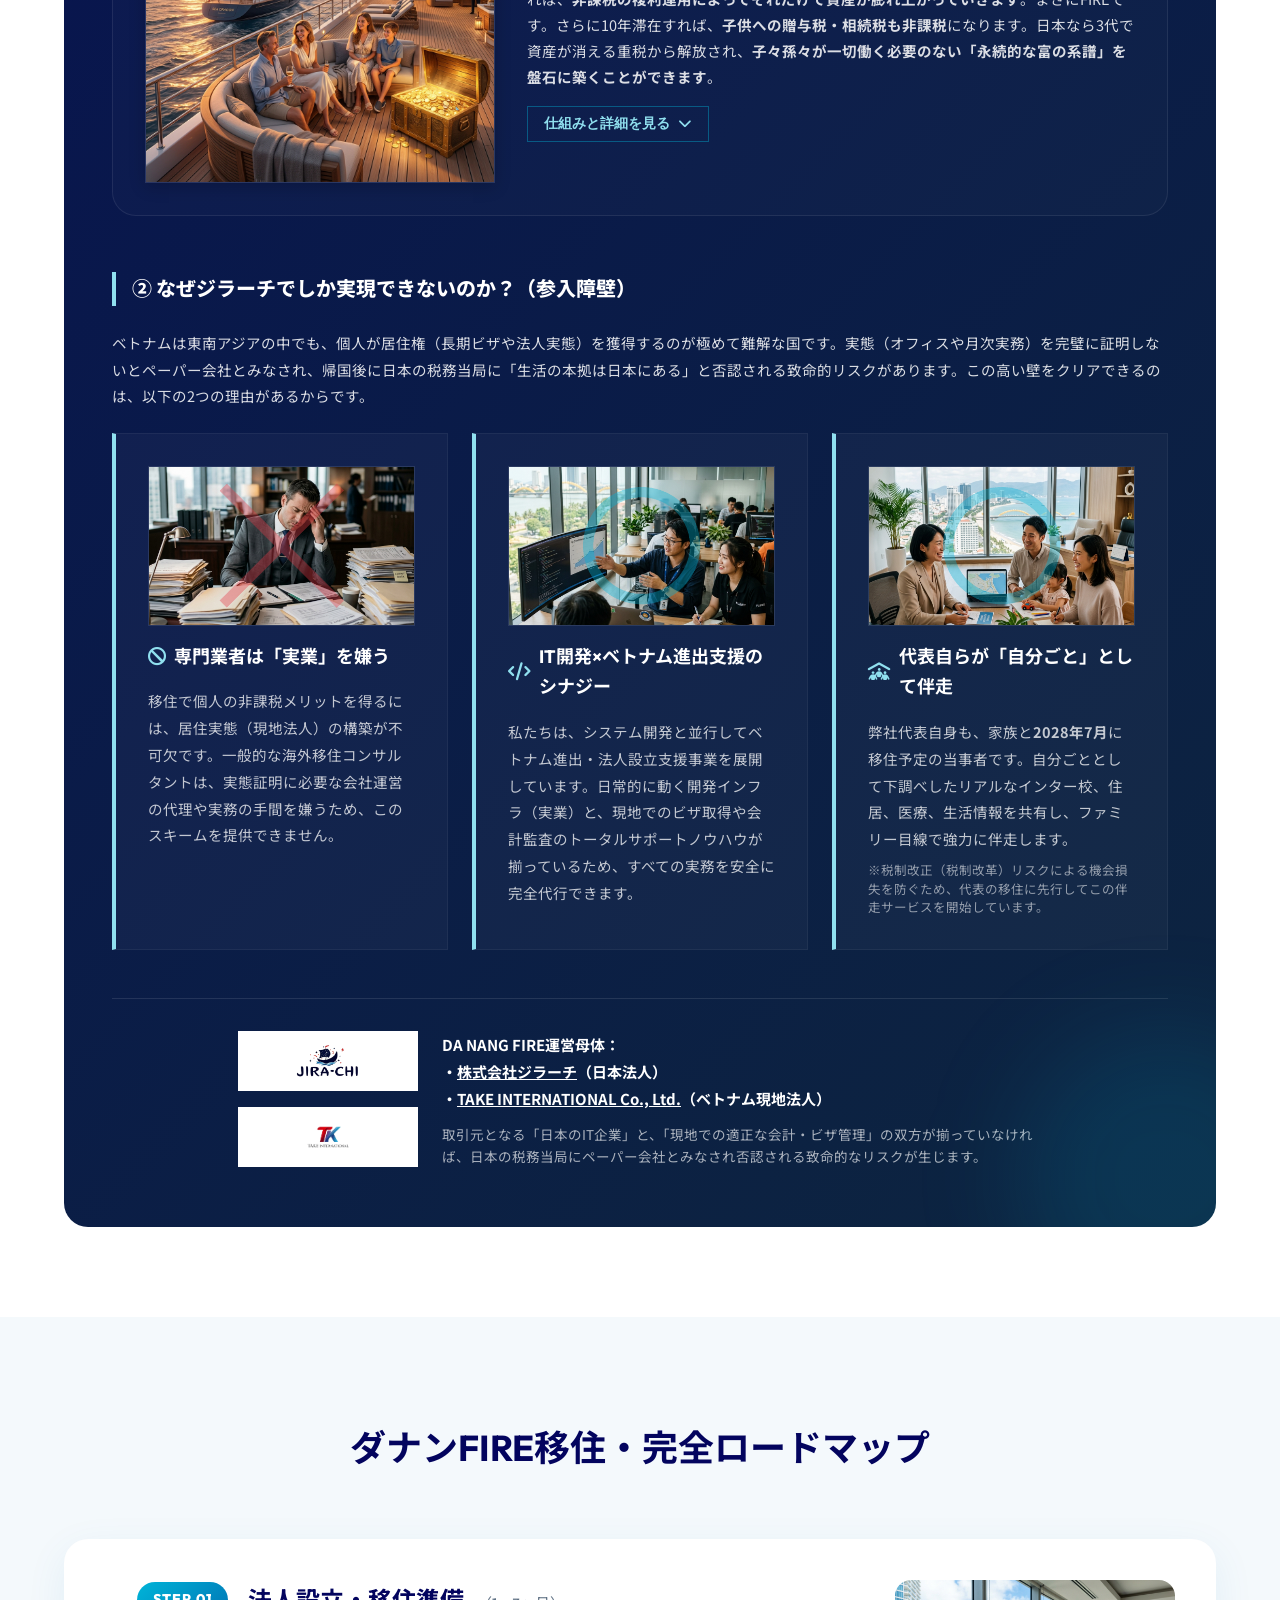
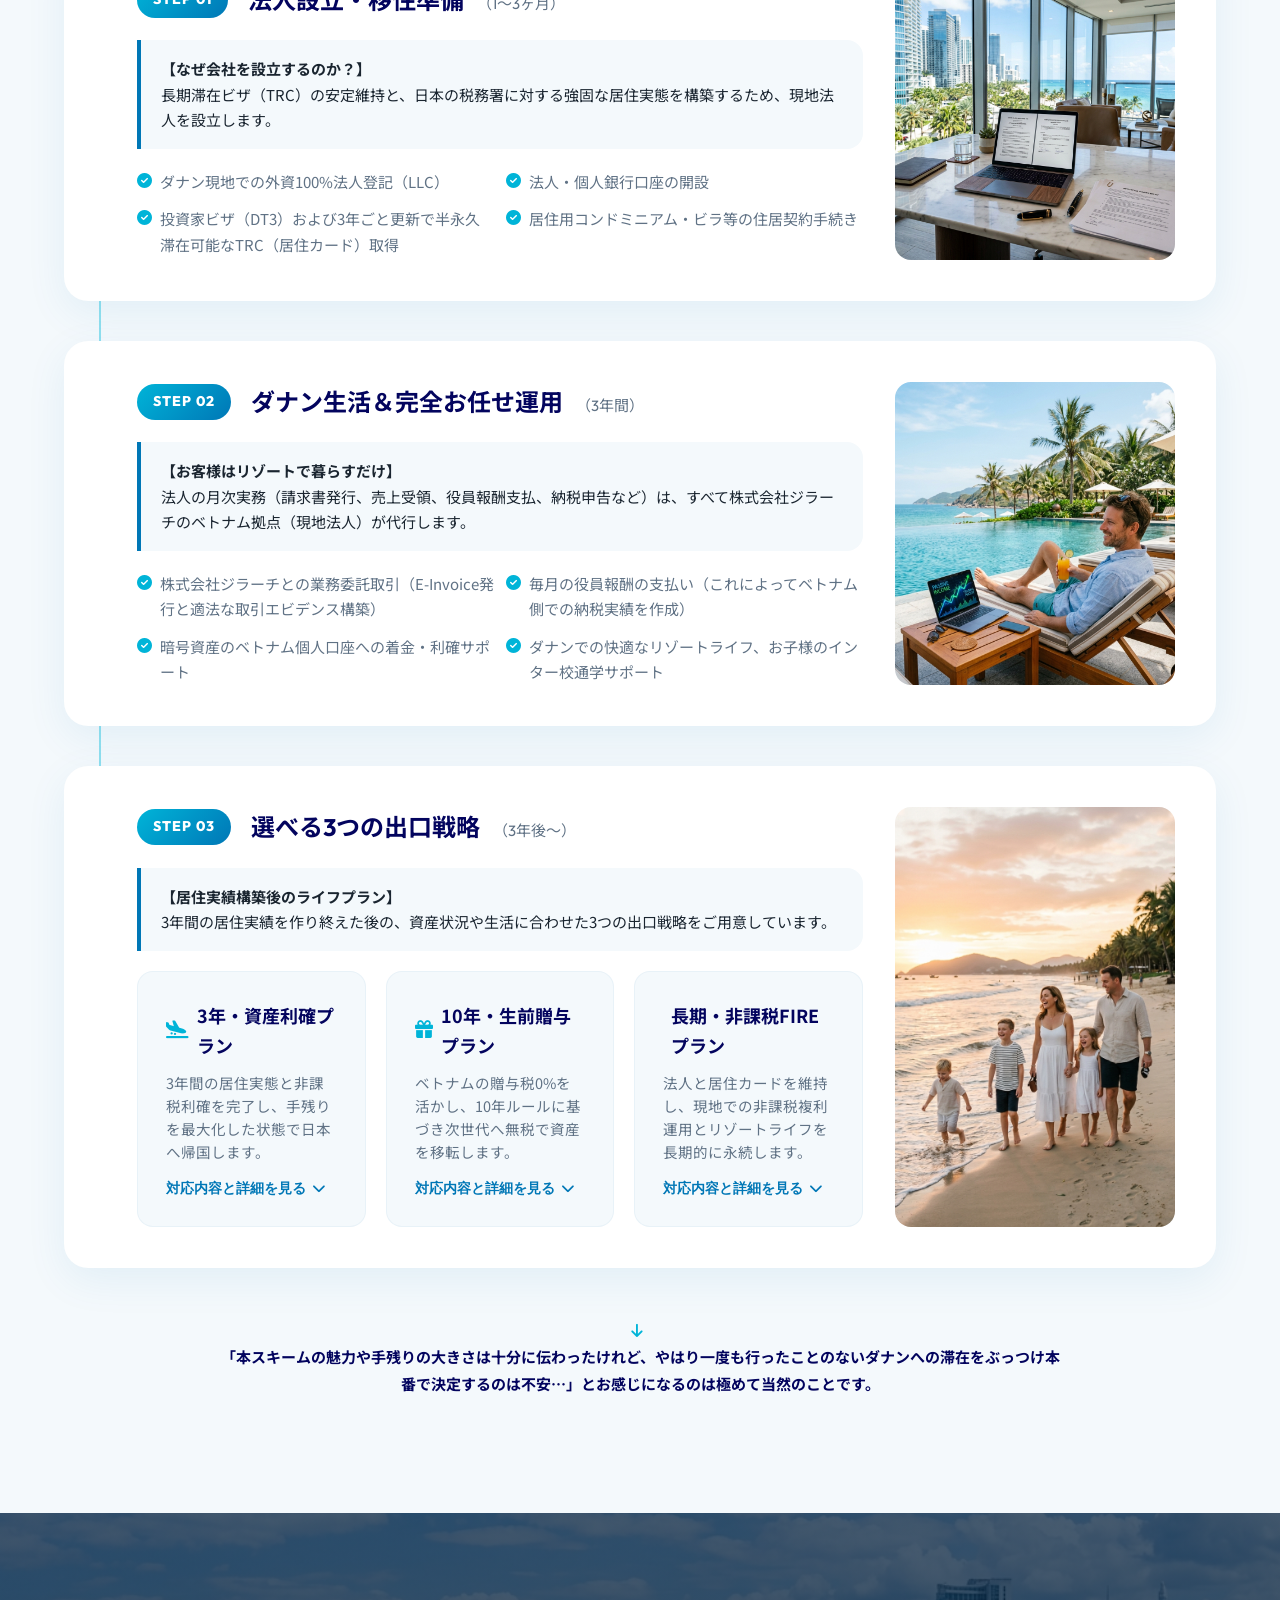
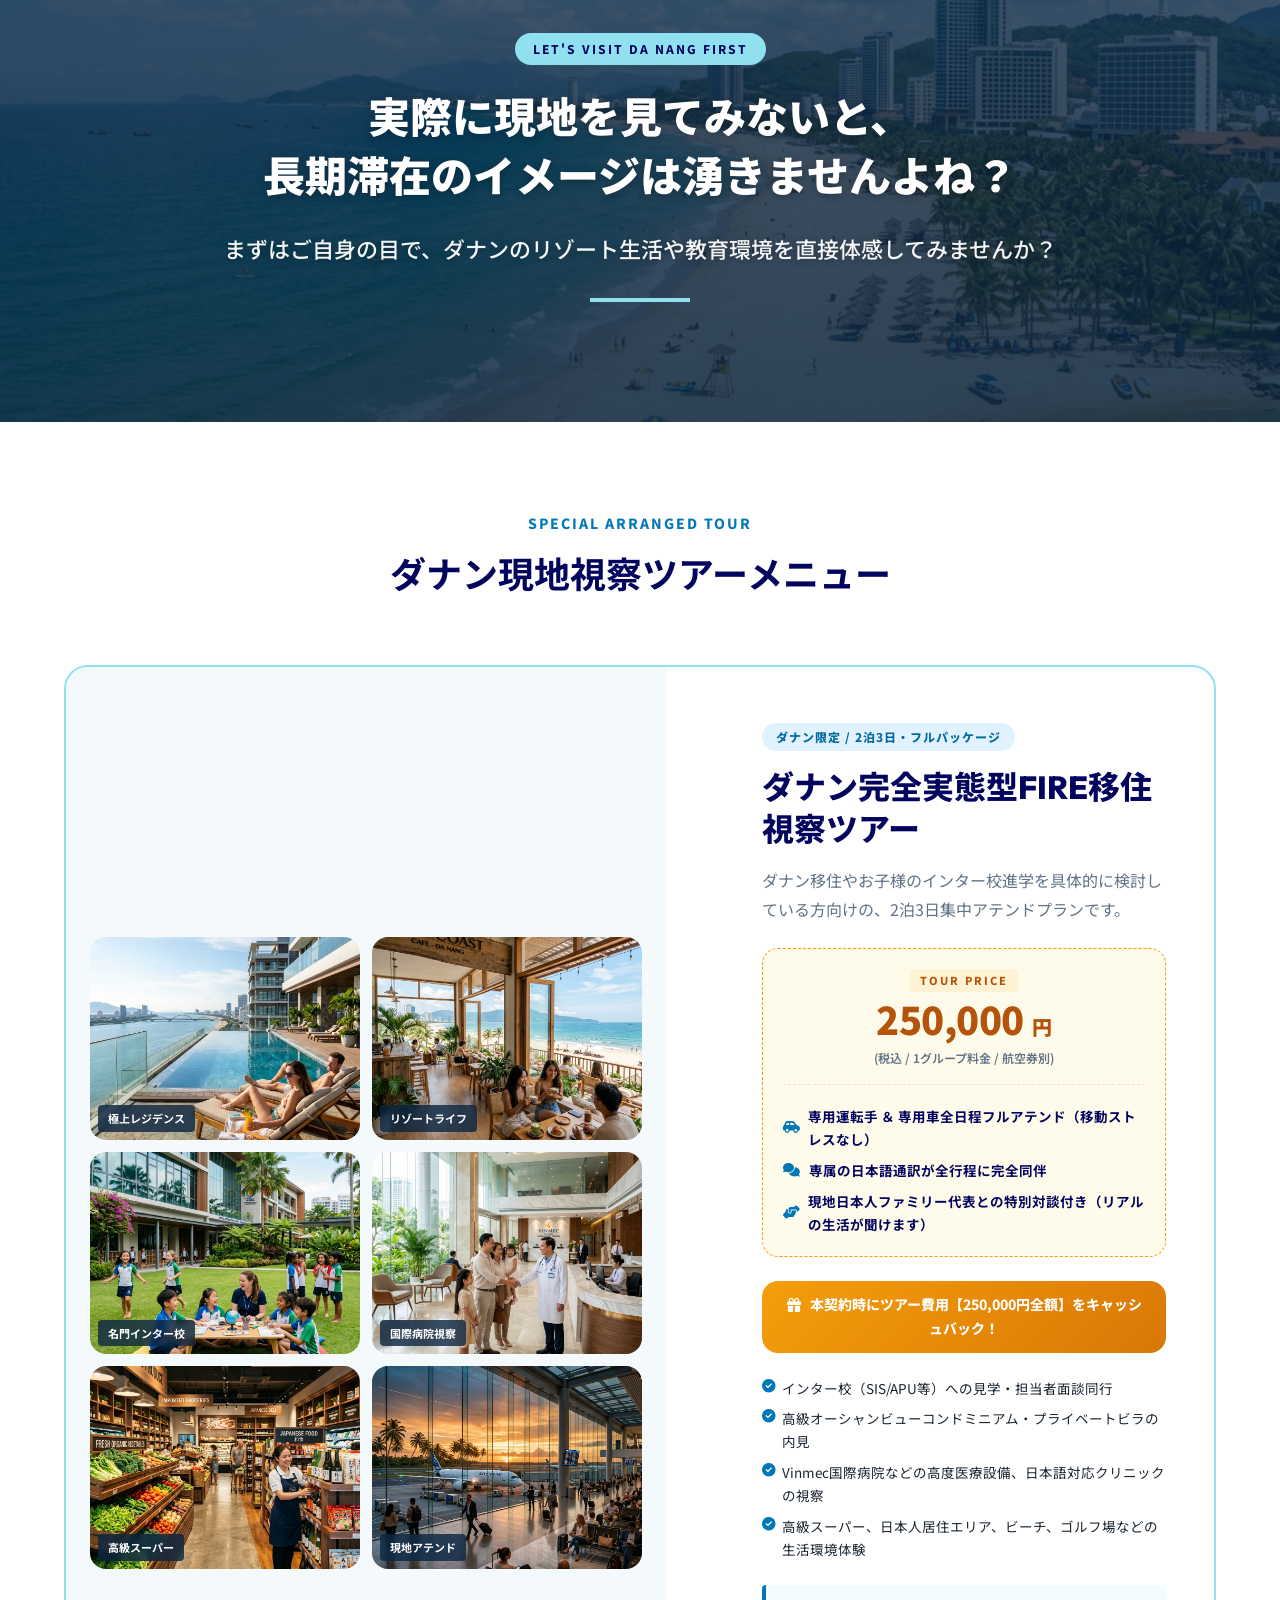
==== commit 2b357198: "style: Restore '【長期】' to Part 2 heading while keeping specific duration removed" ====
--- a/index.html
+++ b/index.html
@@ -278,7 +278,7 @@
 
       <!-- Part 2: Long-term Compound Simulation Heading -->
       <div style="margin-top: 64px; margin-bottom: 24px; text-align: center;">
-        <h3 style="color: var(--primary-dark); font-size: 22px; margin-bottom: 12px;"><i class="fa-solid fa-chart-line" style="color: var(--primary-light);"></i> ② 非課税複利シミュレーション</h3>
+        <h3 style="color: var(--primary-dark); font-size: 22px; margin-bottom: 12px;"><i class="fa-solid fa-chart-line" style="color: var(--primary-light);"></i> ② 【長期】非課税複利シミュレーション</h3>
       </div>
 
       <!-- Result Bar (20 Year Long-term Impact) -->
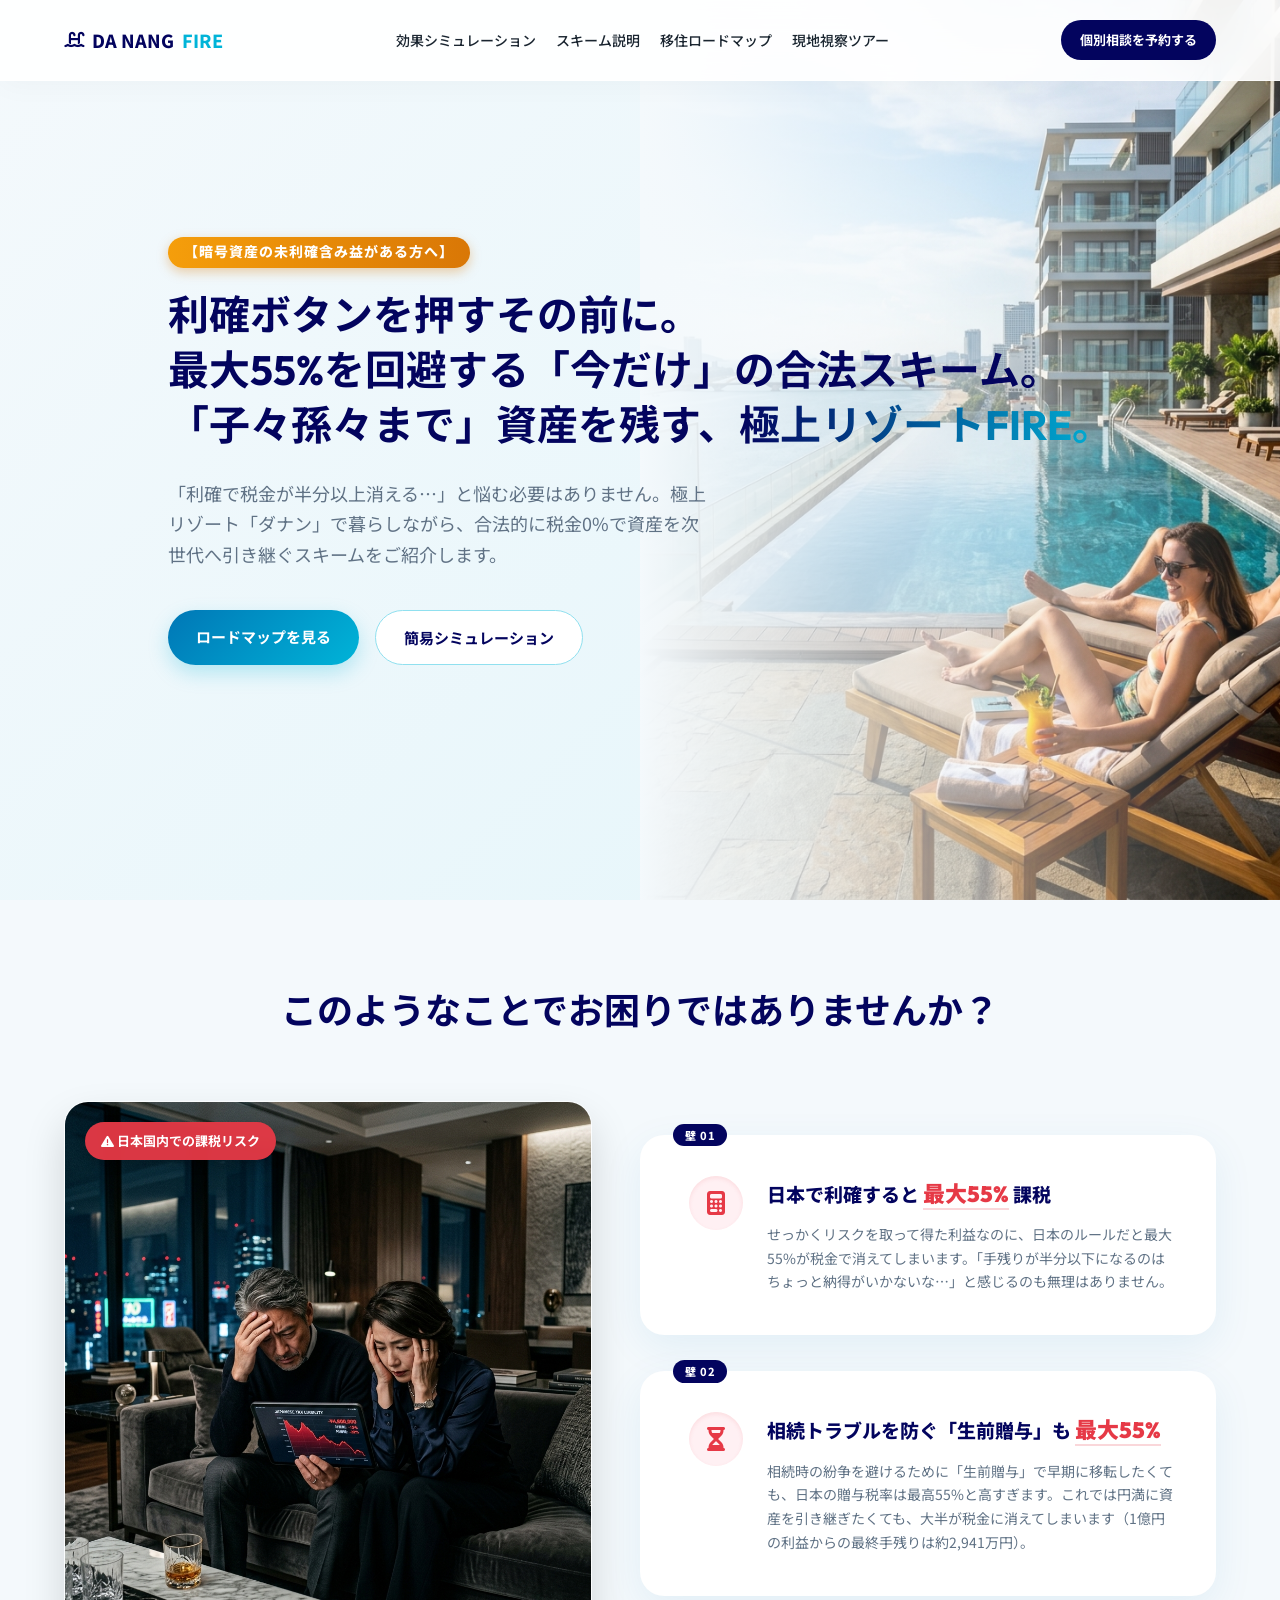
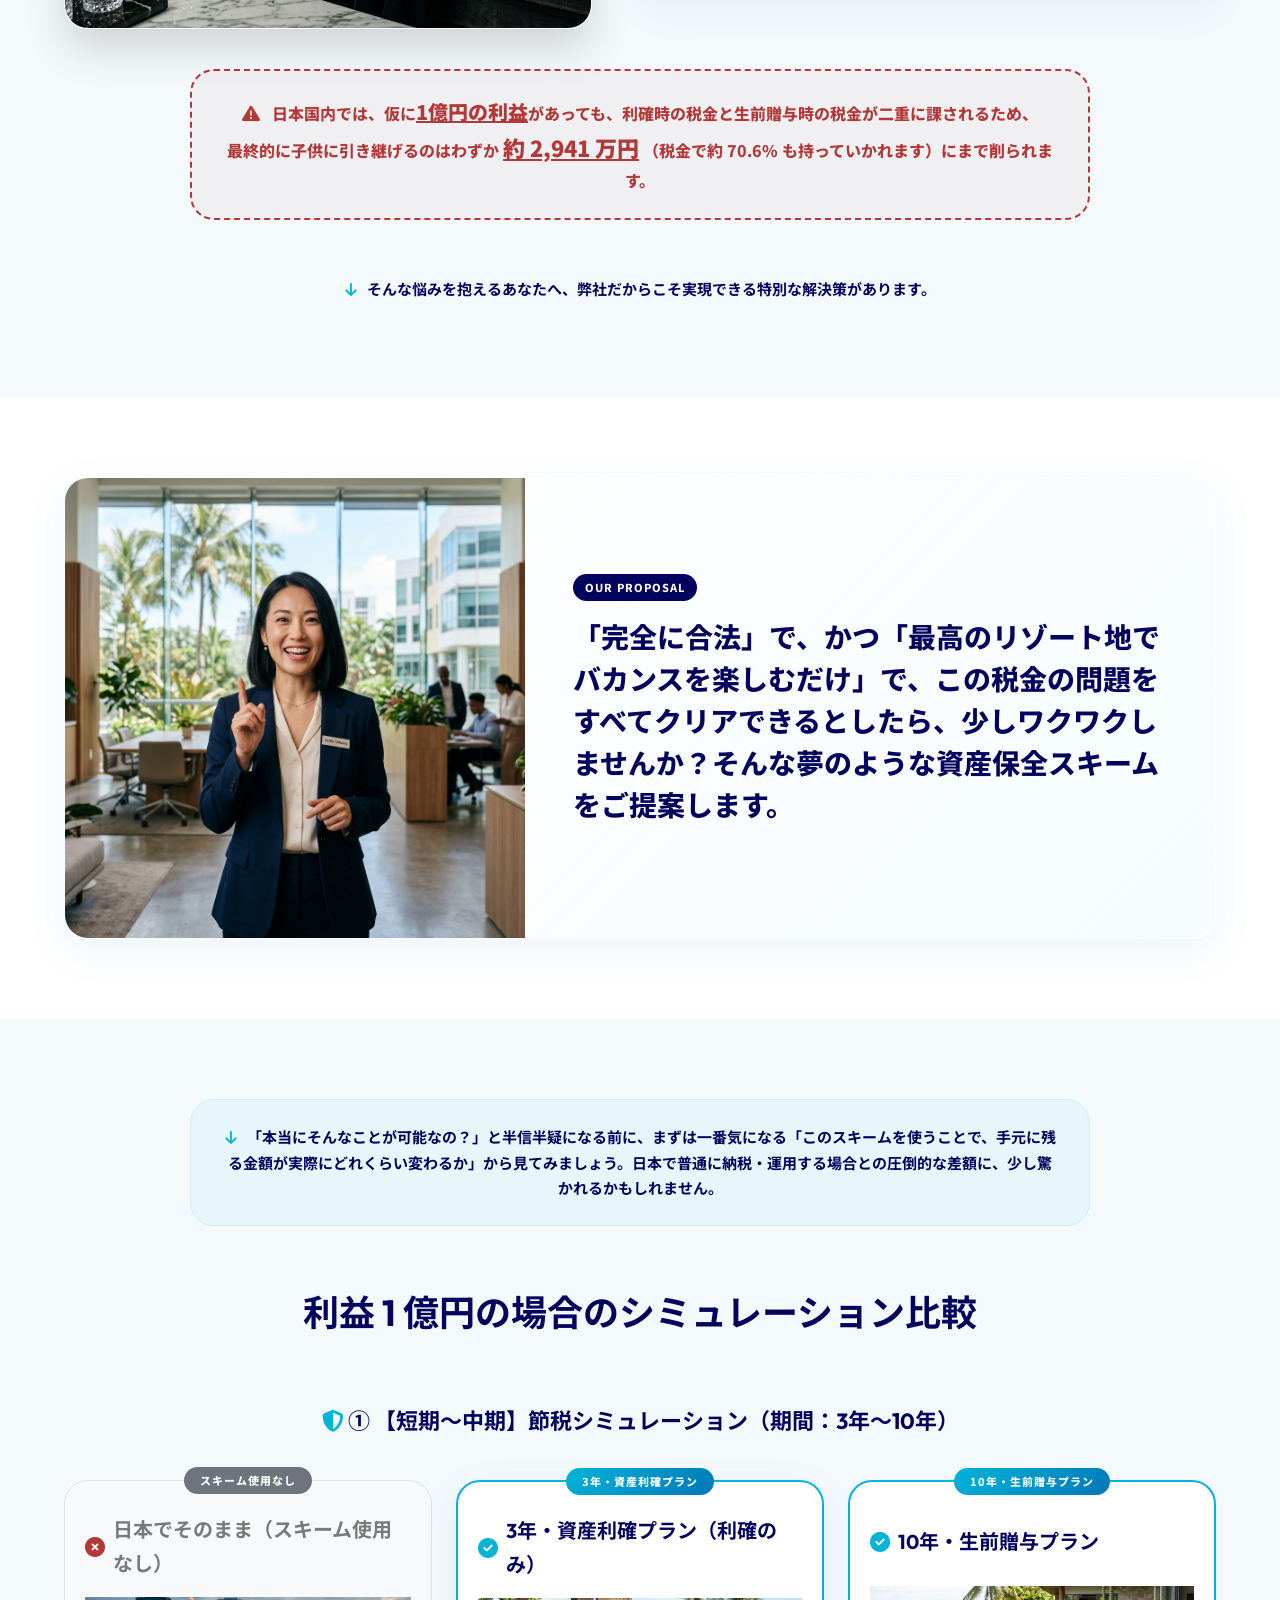
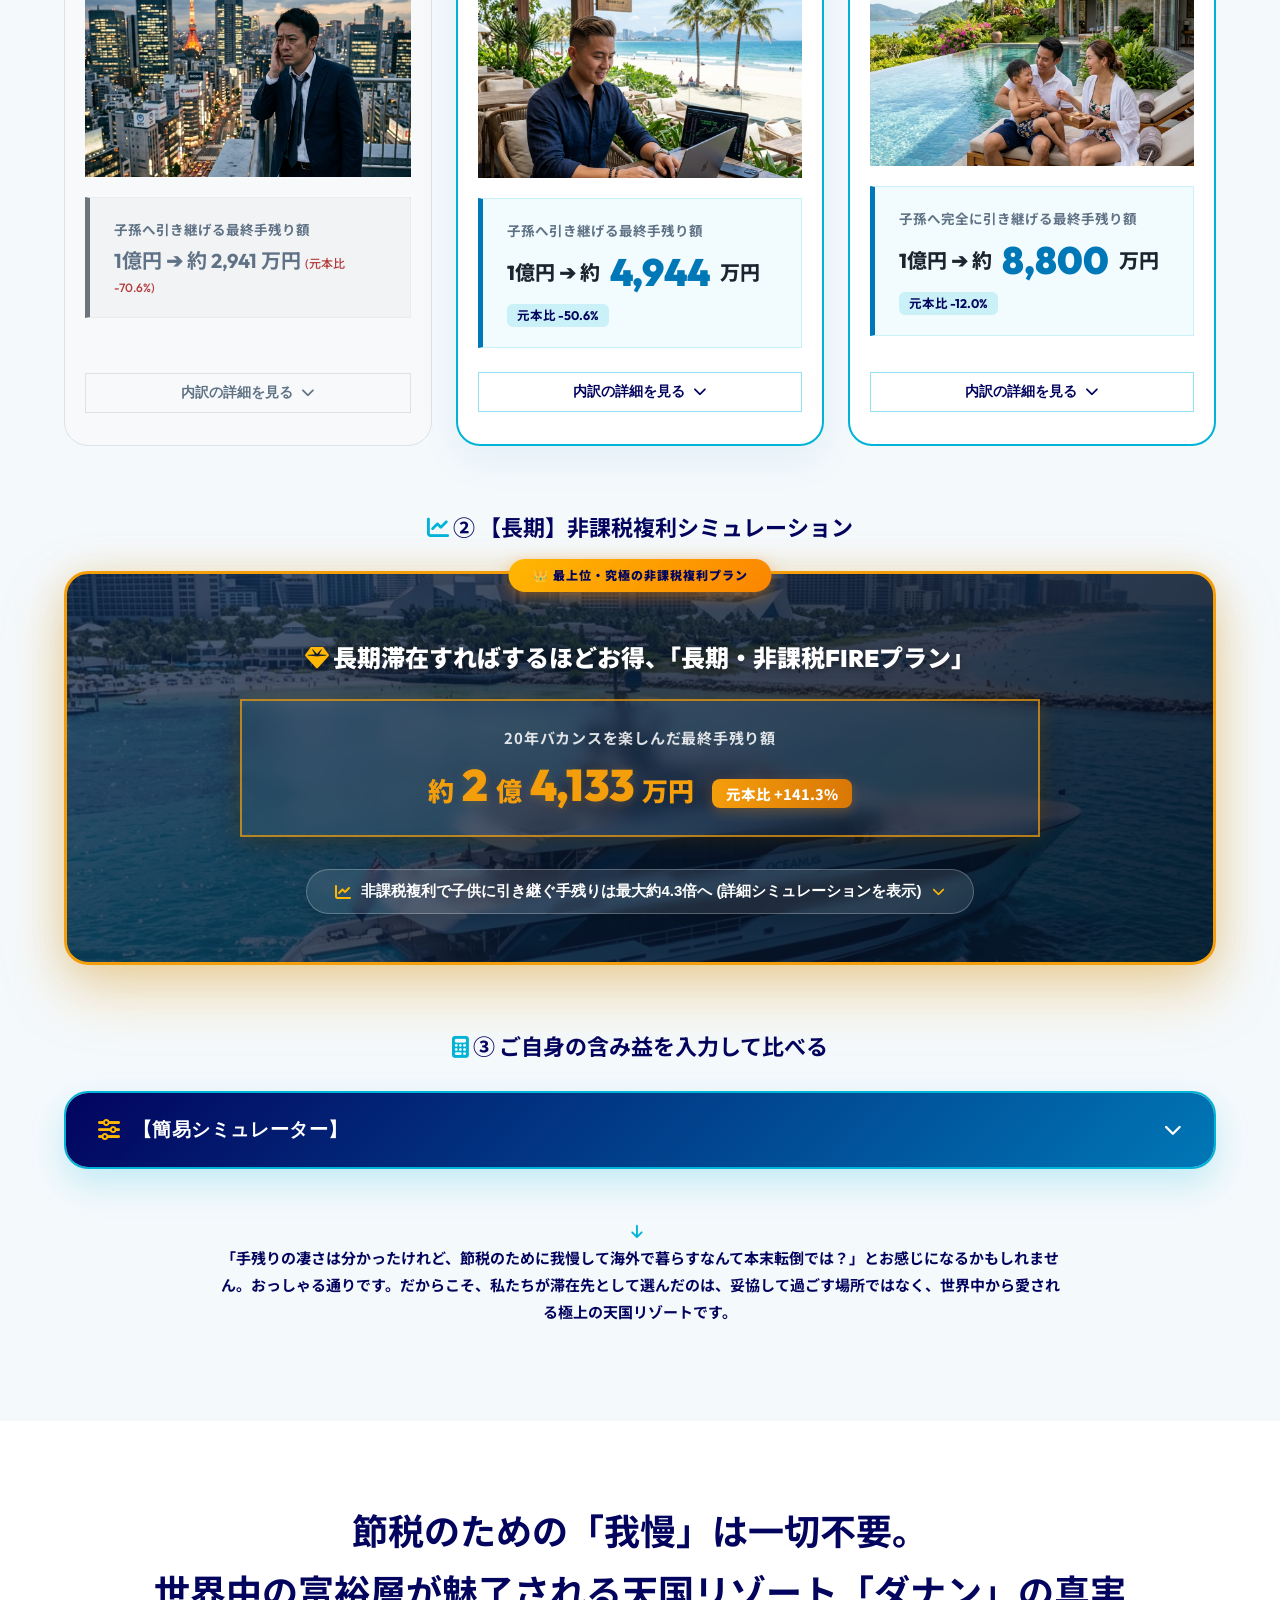
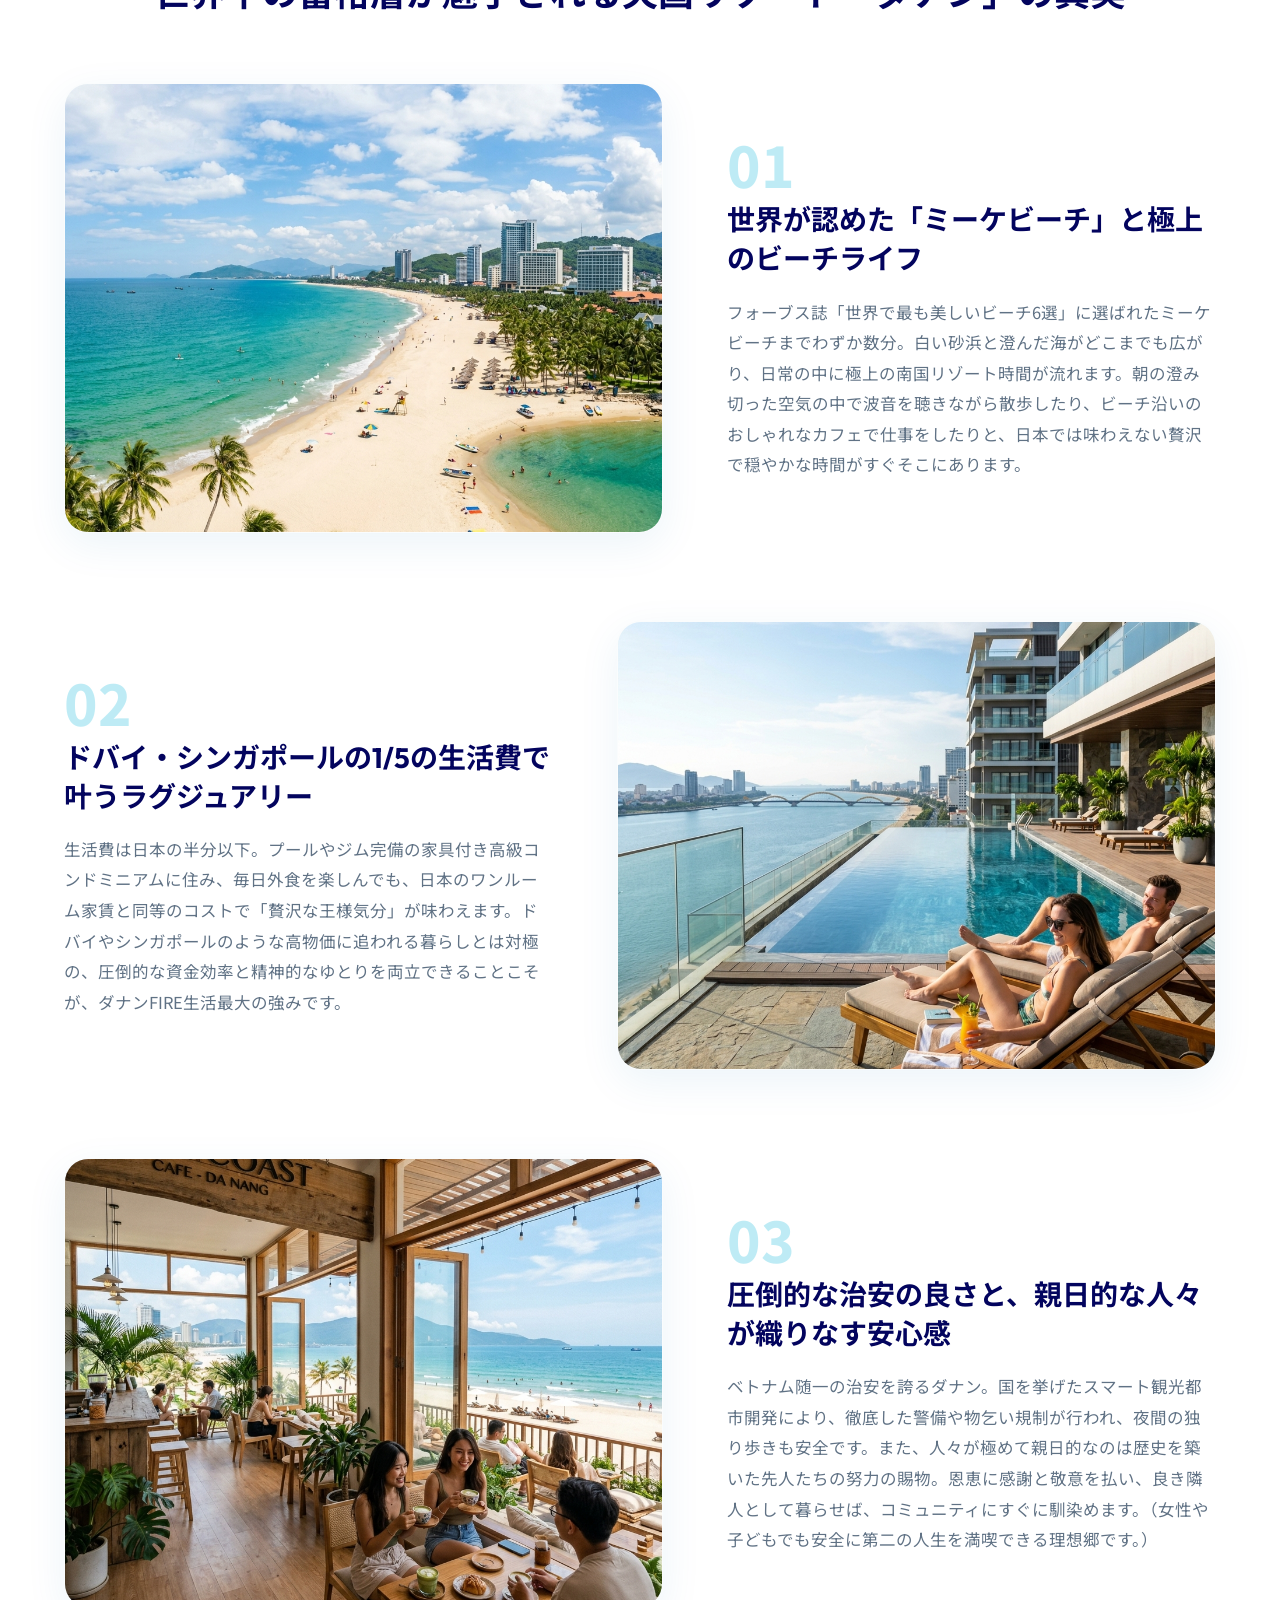
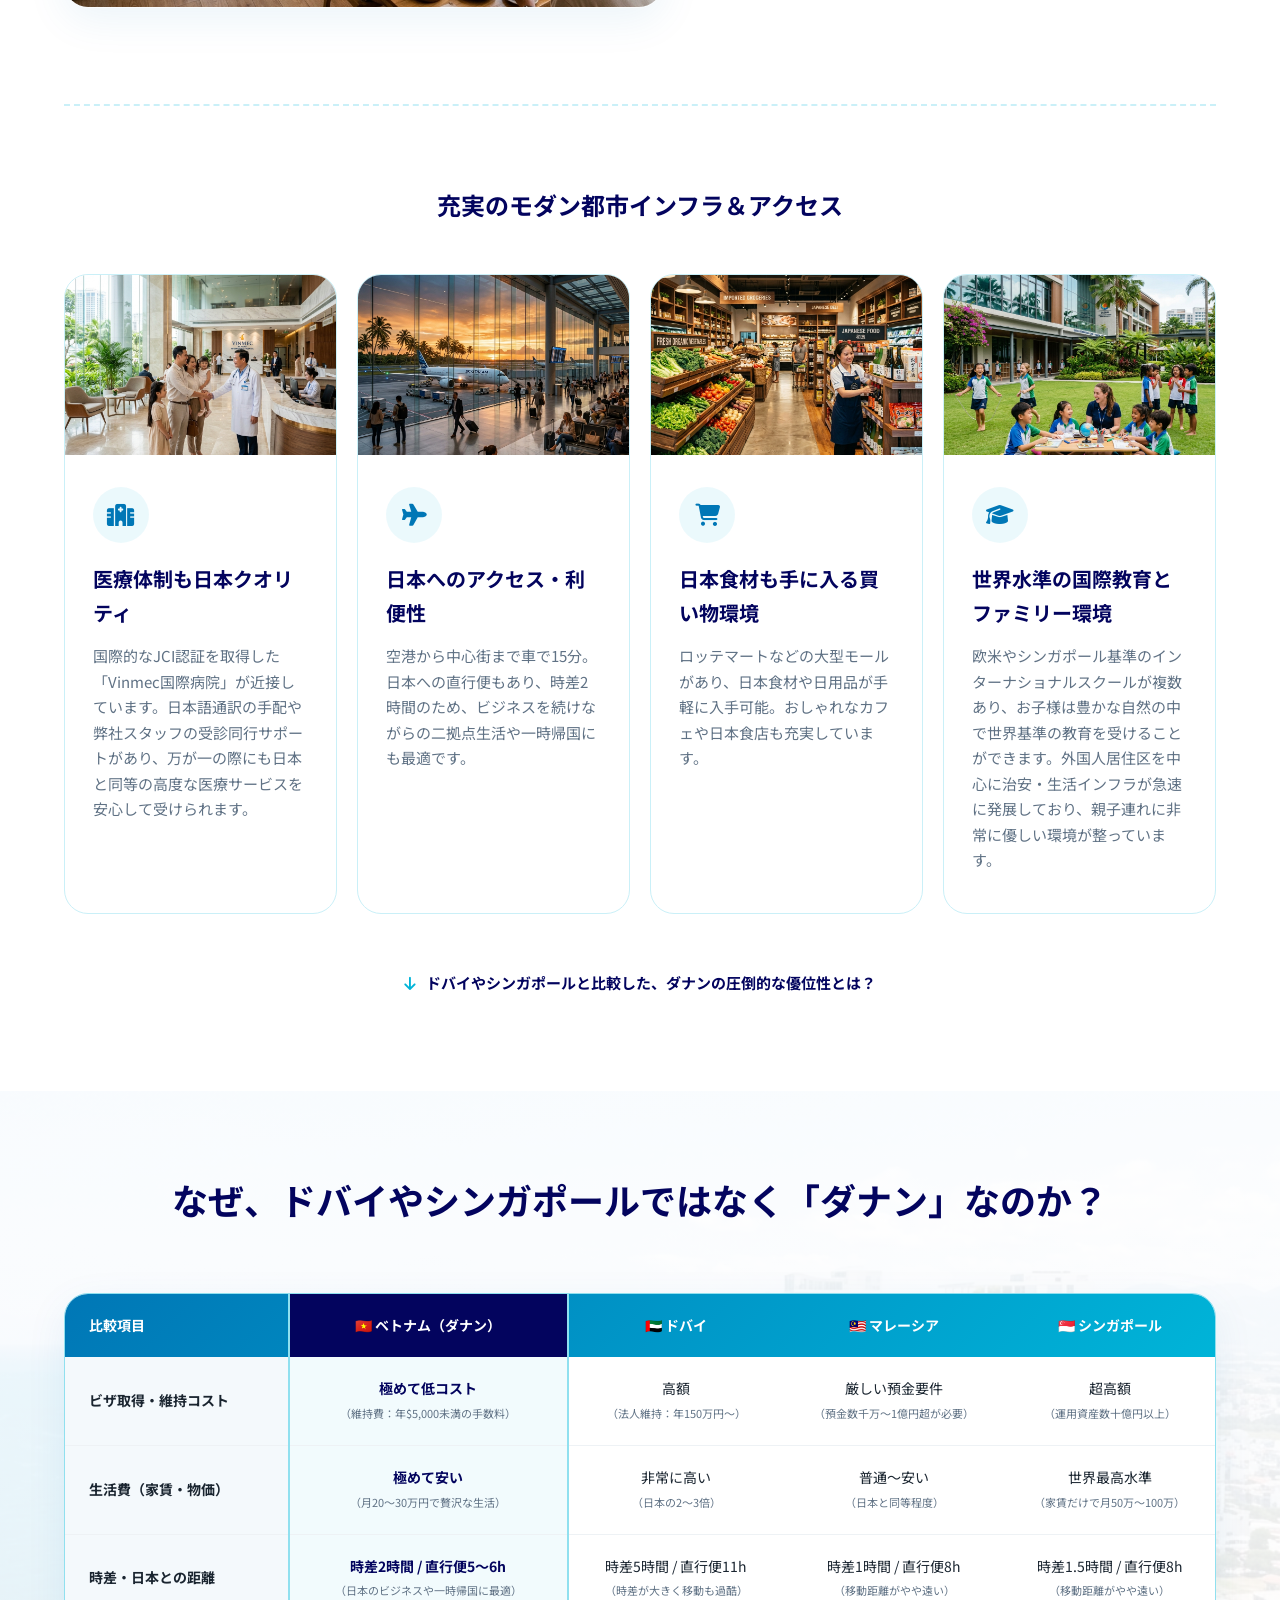
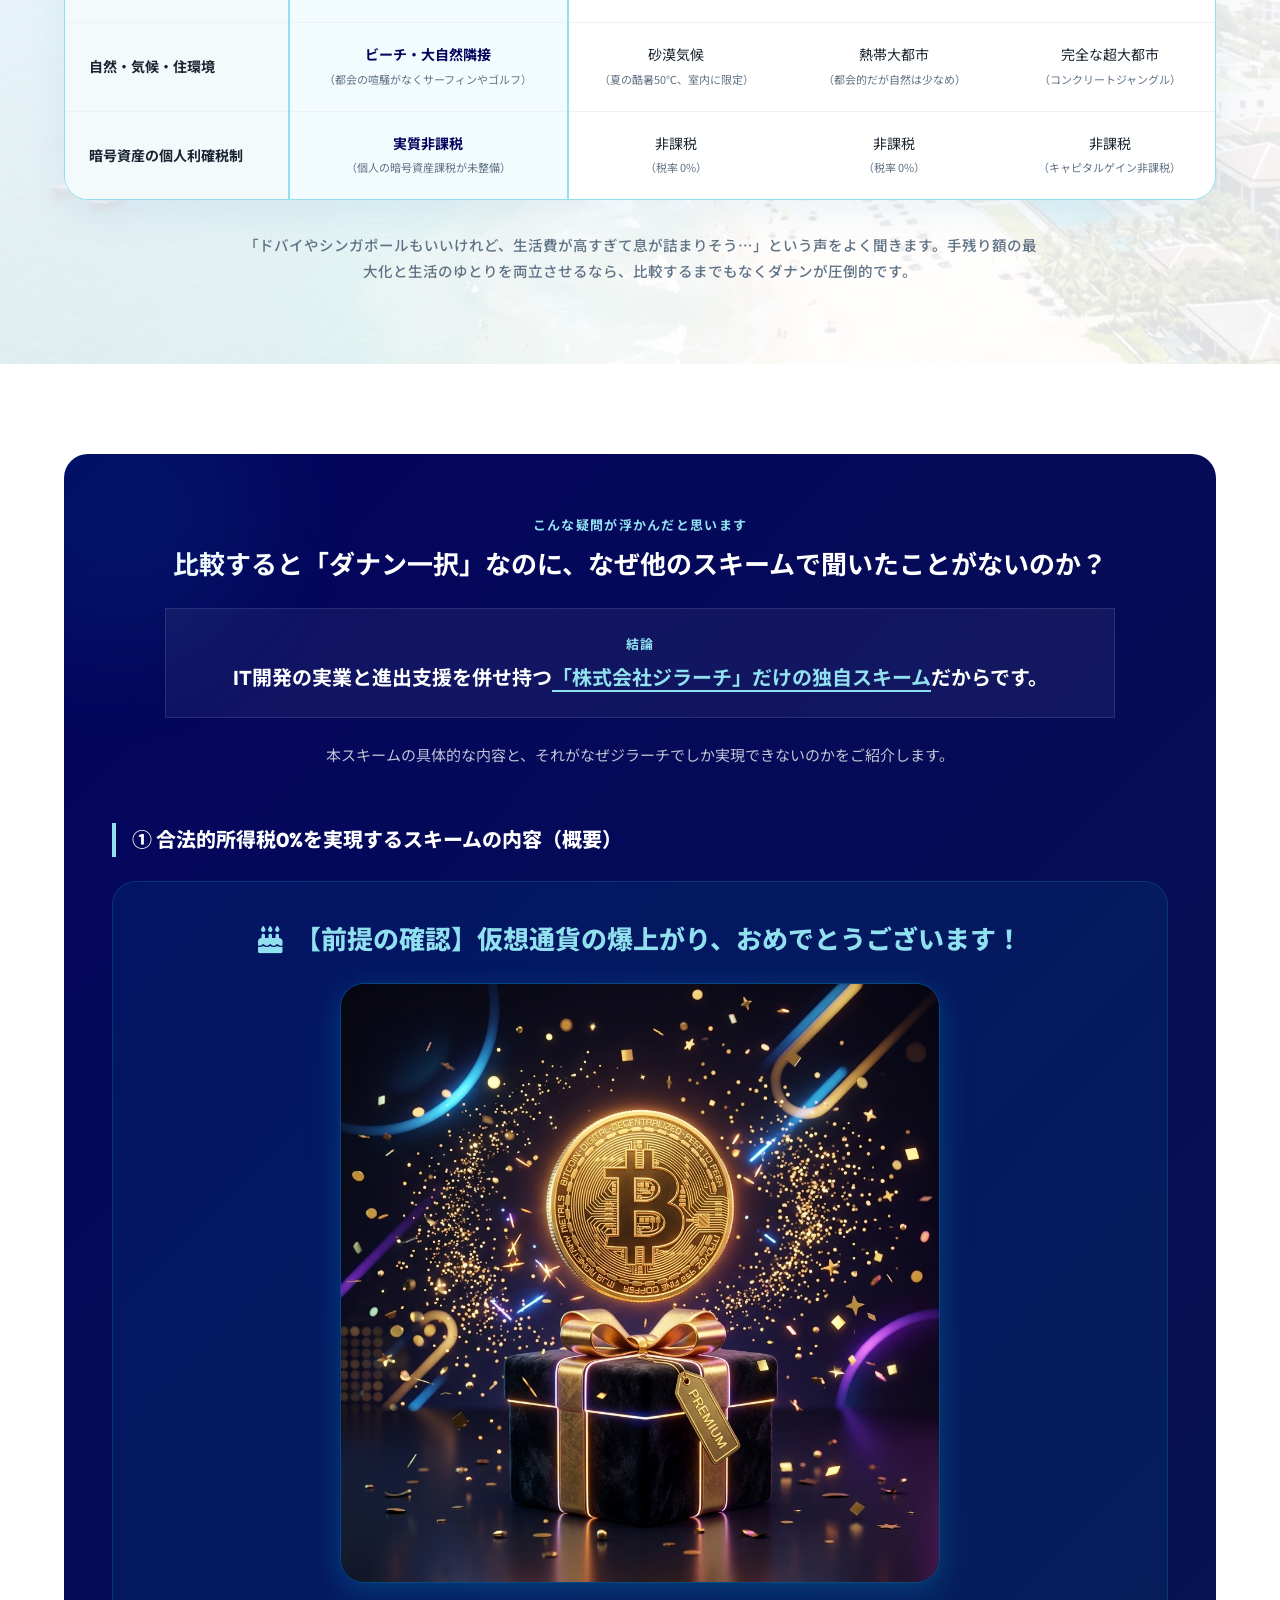
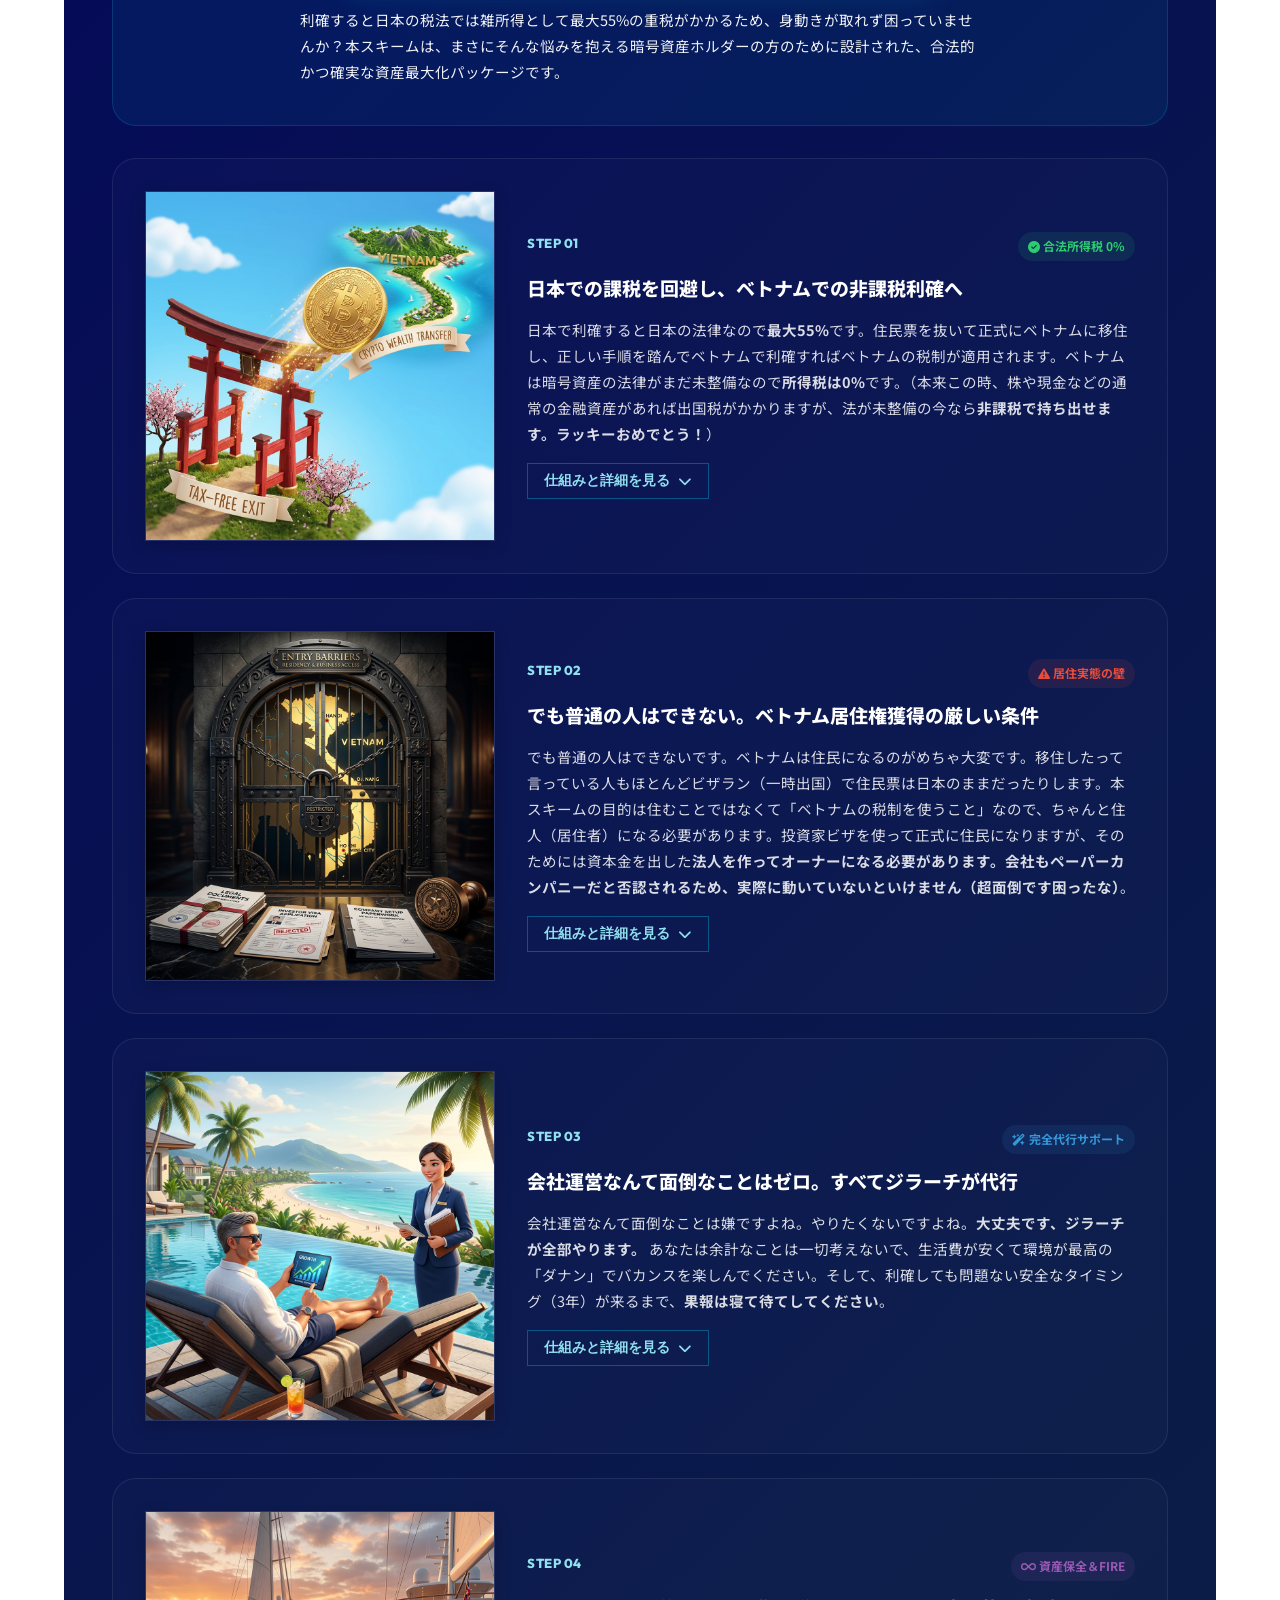
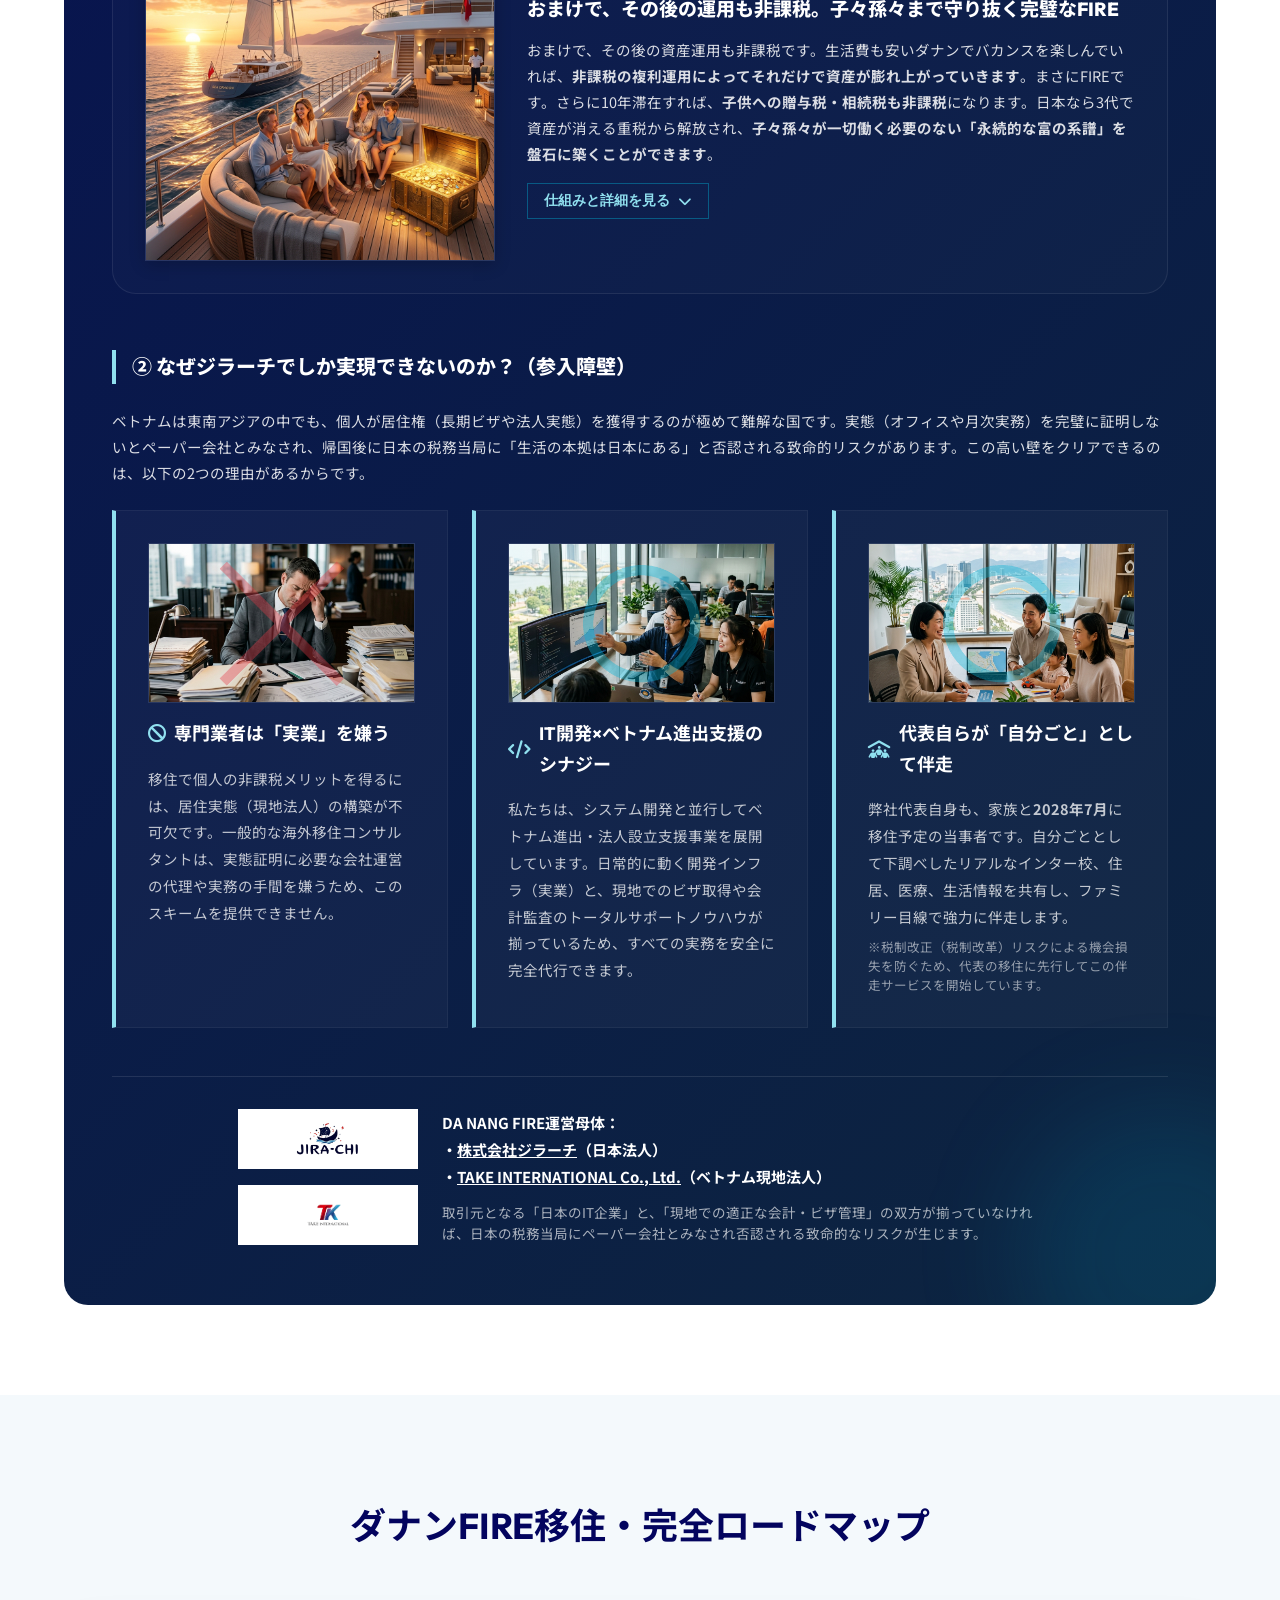
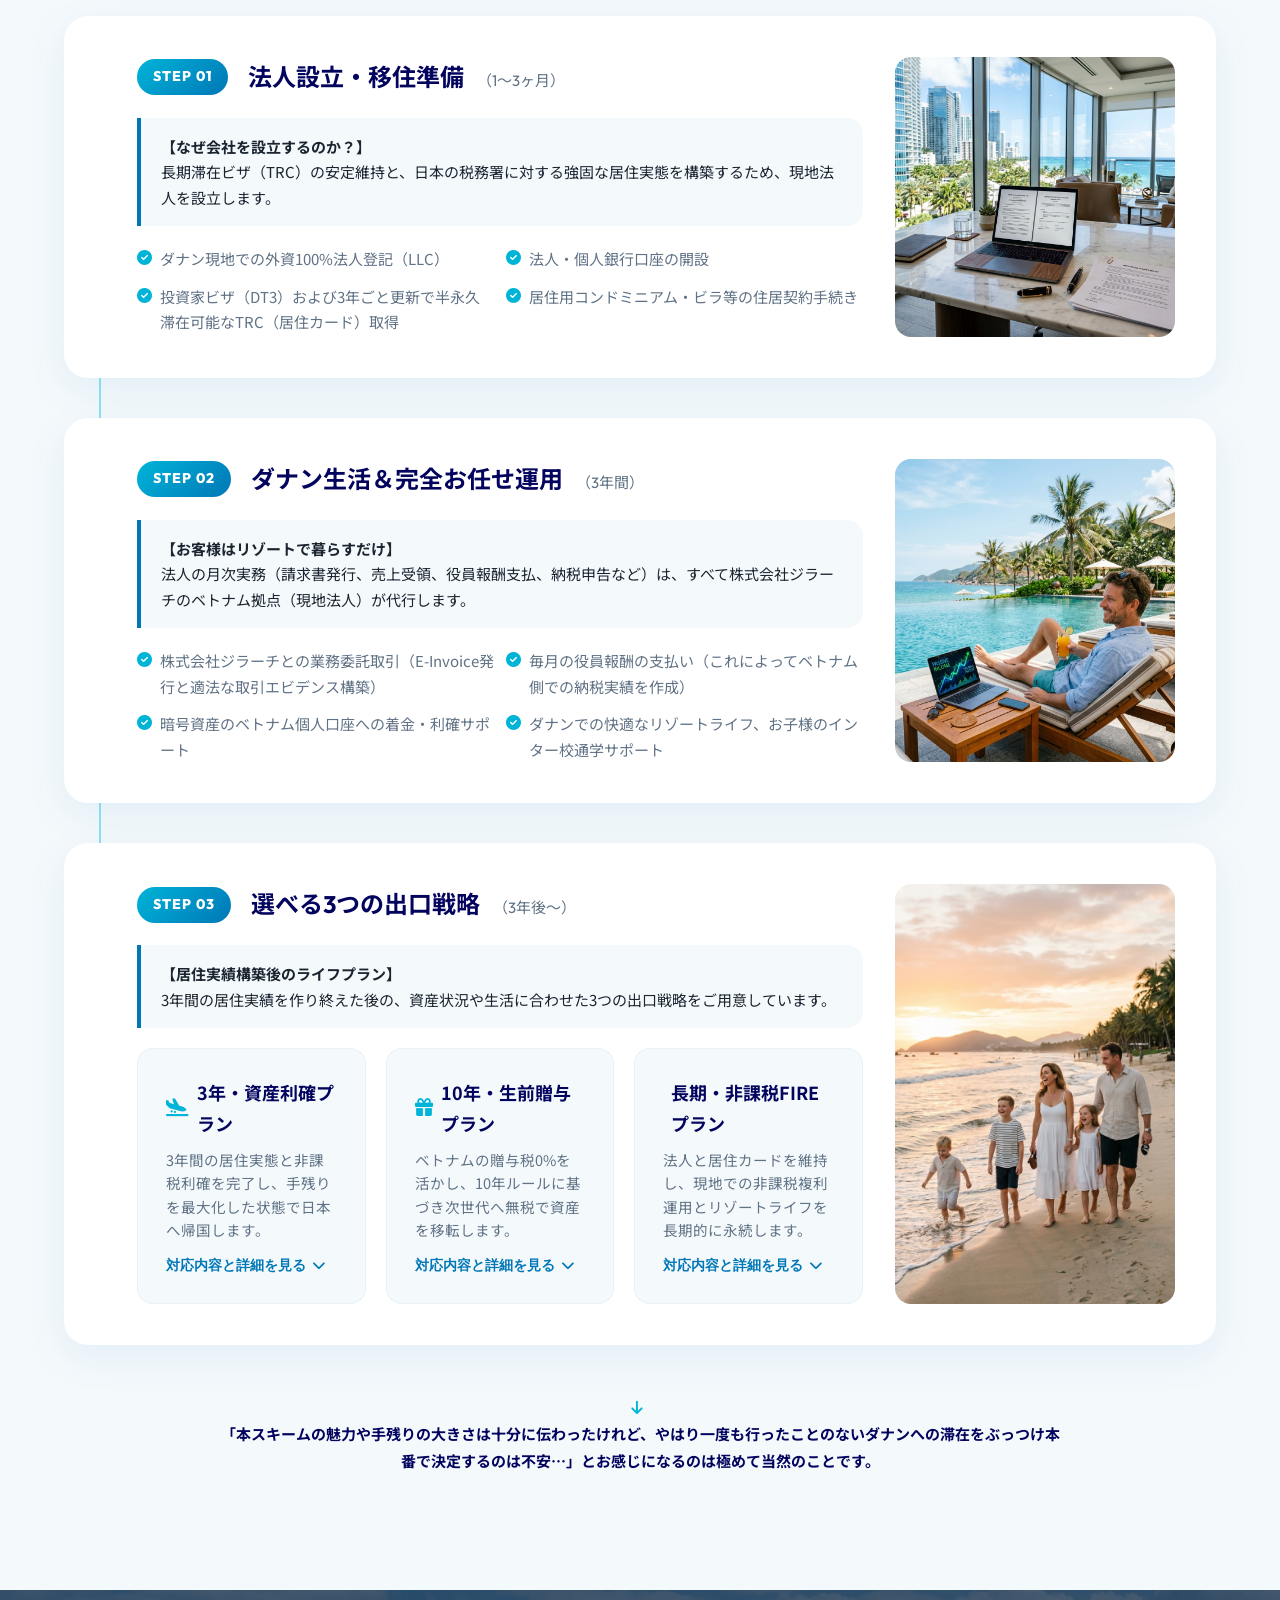
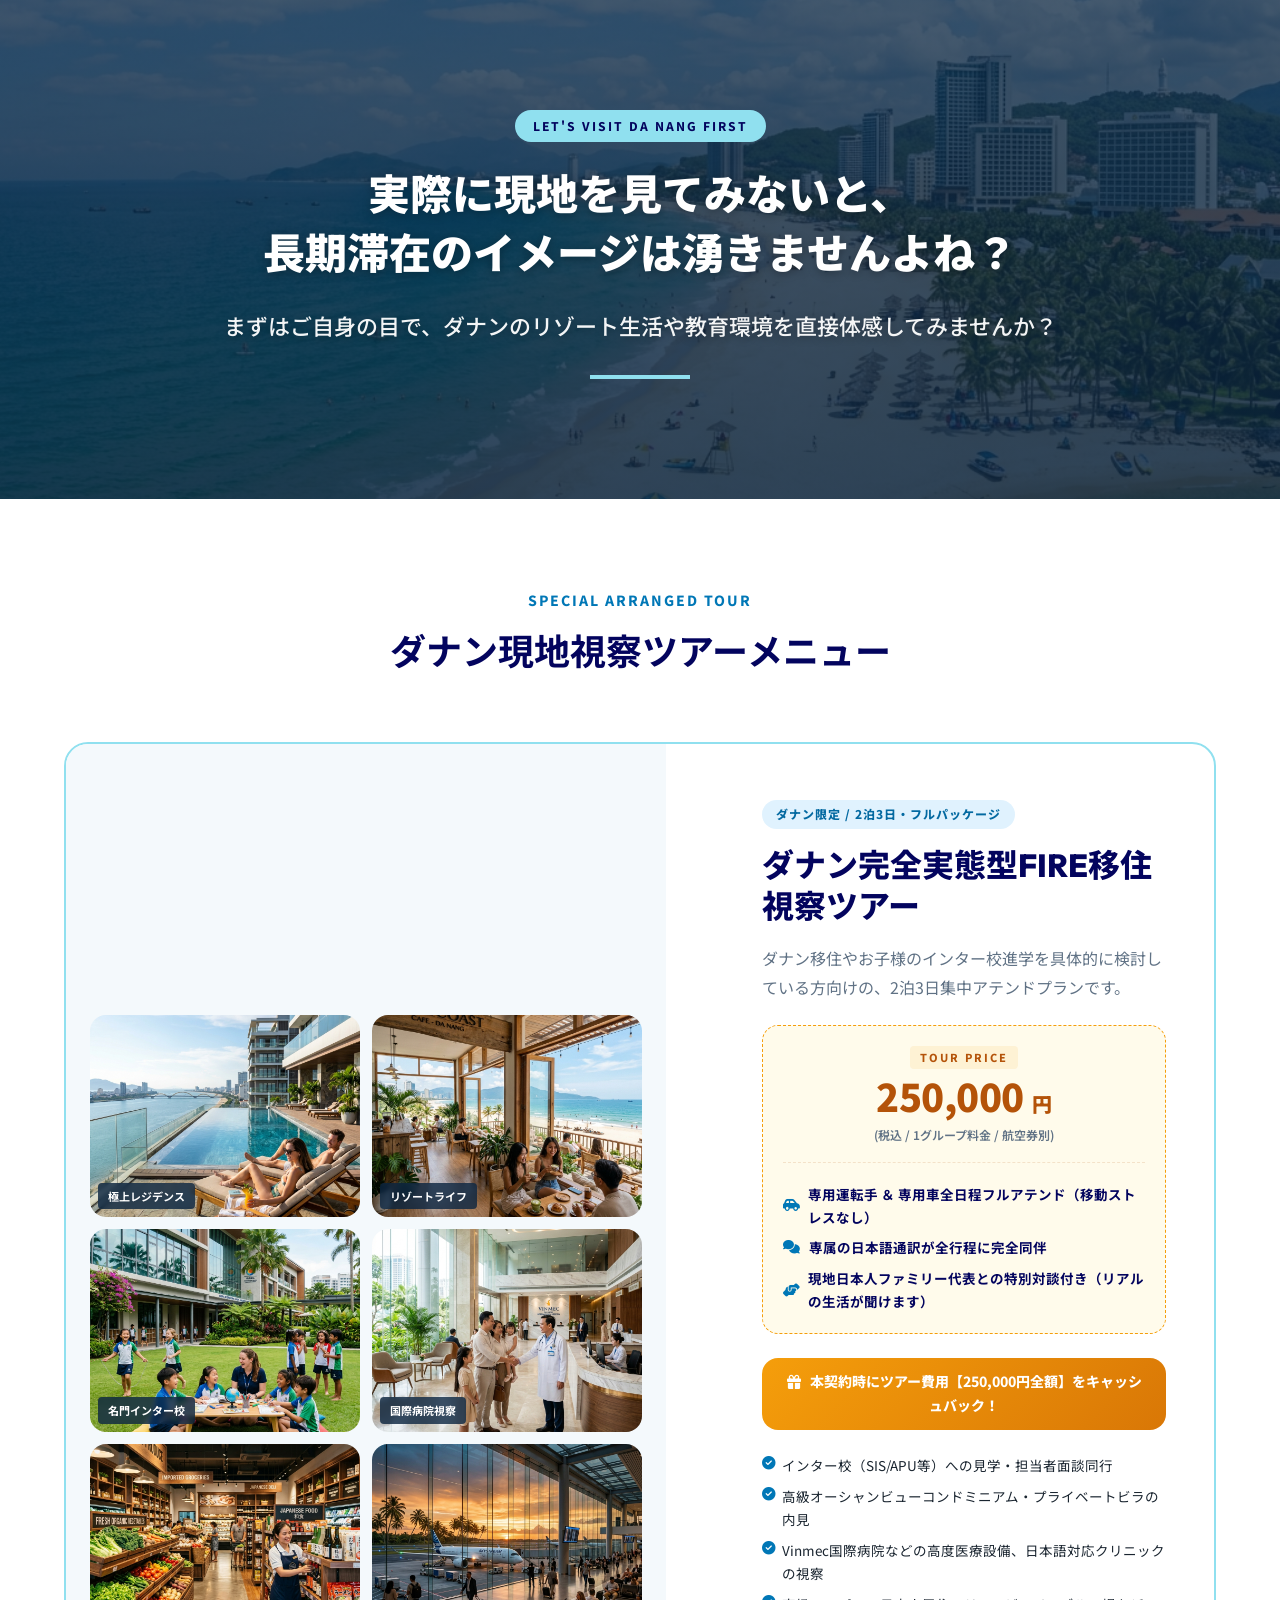
==== commit 702dd424: "style: move interactive simulator heading outside the accordion" ====
--- a/index.html
+++ b/index.html
@@ -421,12 +421,17 @@
       </div>
 
 
+      <!-- Part 3: Interactive Custom Simulation -->
+      <div style="margin-top: 64px; margin-bottom: 24px; text-align: center;">
+        <h3 style="color: var(--primary-dark); font-size: 22px; margin-bottom: 12px;"><i class="fa-solid fa-calculator" style="color: var(--primary-light);"></i> ③ ご自身の含み益を入力して比べる</h3>
+      </div>
+
       <!-- Interactive Custom Simulation Accordion -->
-      <div id="interactive-simulator-accordion" style="margin-top: 48px; border: 2px solid var(--primary-light); border-radius: var(--radius-lg); overflow: hidden; background: var(--white); box-shadow: 0 15px 35px rgba(0, 180, 216, 0.2); text-align: left;">
+      <div id="interactive-simulator-accordion" style="margin-top: 16px; border: 2px solid var(--primary-light); border-radius: var(--radius-lg); overflow: hidden; background: var(--white); box-shadow: 0 15px 35px rgba(0, 180, 216, 0.2); text-align: left;">
         <button id="simulator-toggle-btn" style="width: 100%; padding: 24px 32px; background: linear-gradient(135deg, var(--primary-dark) 0%, var(--primary) 100%); border: none; display: flex; align-items: center; justify-content: space-between; cursor: pointer; text-align: left; transition: all 0.3s ease; position: relative;" onclick="toggleInteractiveSimulator()" onmouseover="this.style.filter='brightness(1.12)'; this.style.boxShadow='inset 0 0 100px rgba(255,255,255,0.1)';" onmouseout="this.style.filter='none'; this.style.boxShadow='none';">
           <span style="font-size: 19px; font-weight: 800; color: var(--white); display: flex; align-items: center; gap: 12px; letter-spacing: 0.03em;">
-            <i class="fa-solid fa-calculator" style="color: #ffb703; font-size: 22px;"></i>
-            <span>③ ご自身の含み益を入力して比べる【簡易シミュレーター】</span>
+            <i class="fa-solid fa-sliders" style="color: #ffb703; font-size: 22px;"></i>
+            <span>【簡易シミュレーター】</span>
           </span>
           <i class="fa-solid fa-chevron-down" style="font-size: 18px; color: var(--white); transition: transform 0.3s ease;"></i>
         </button>
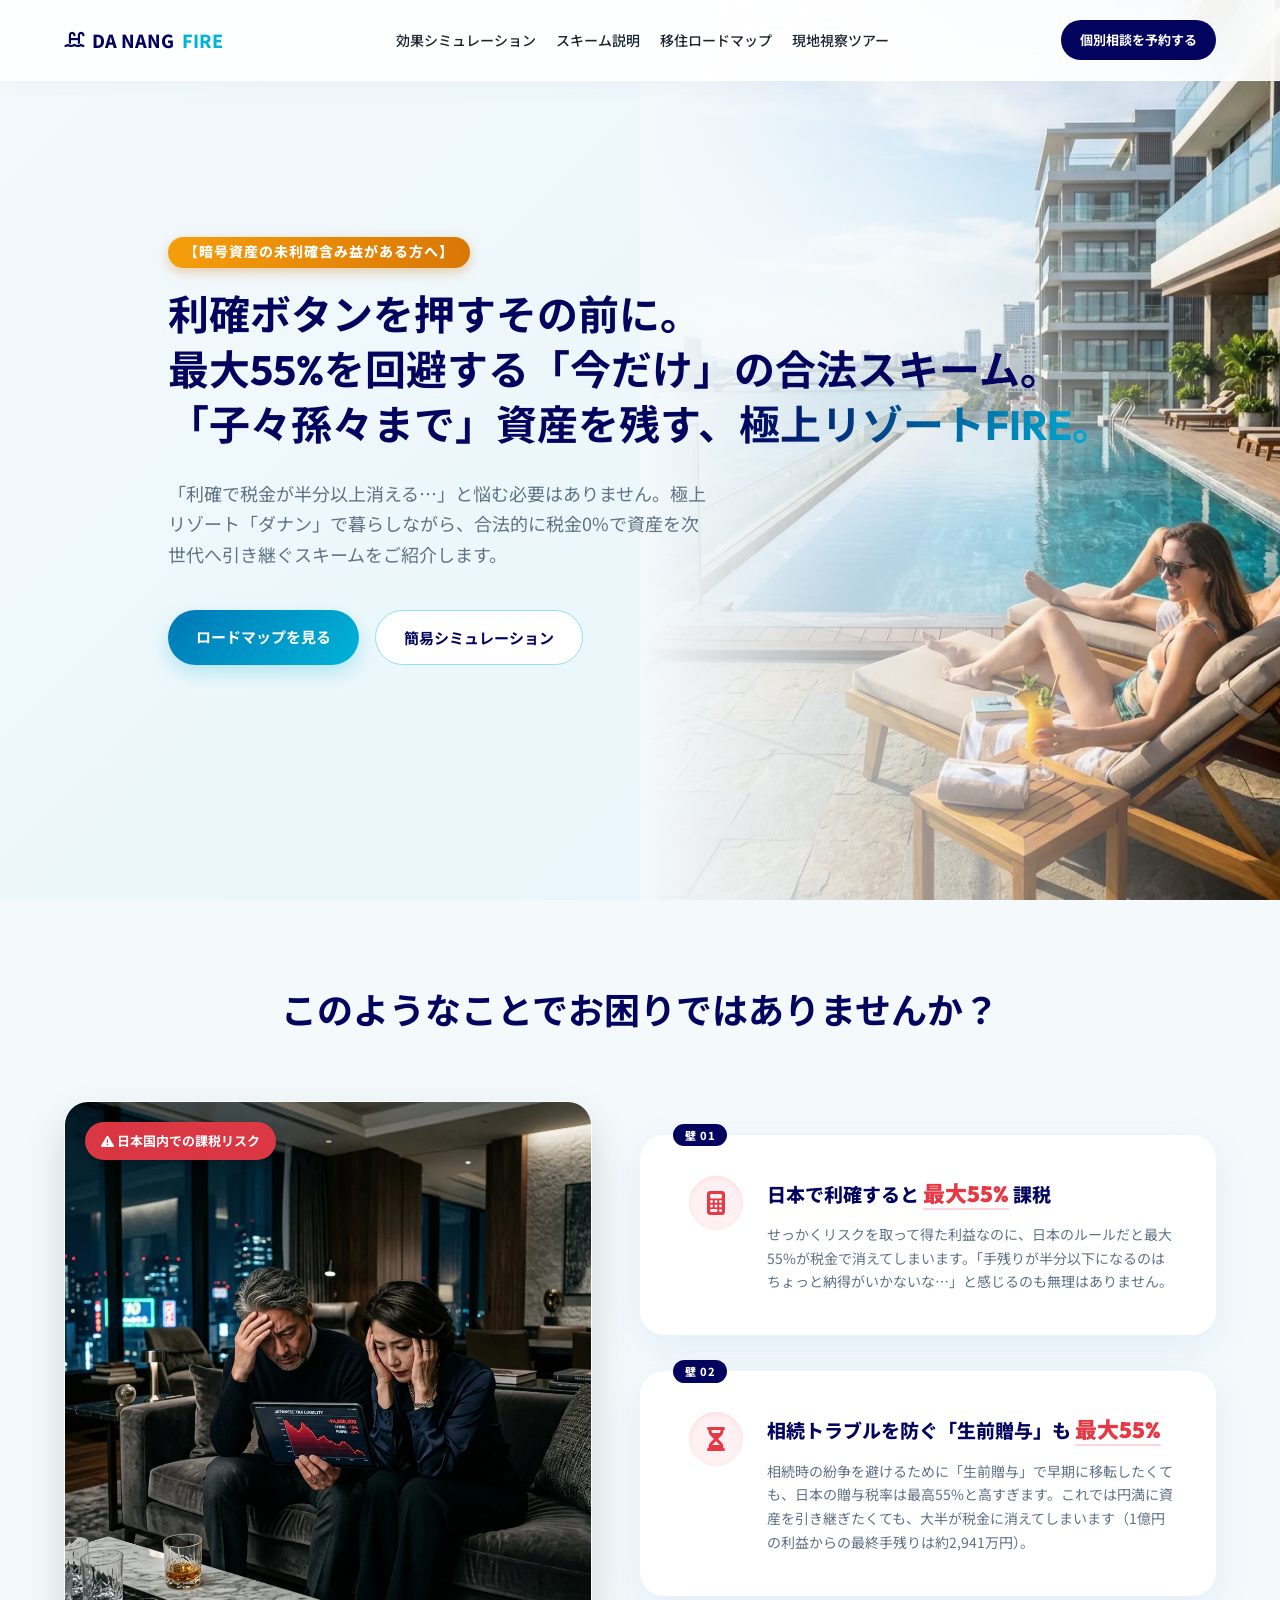
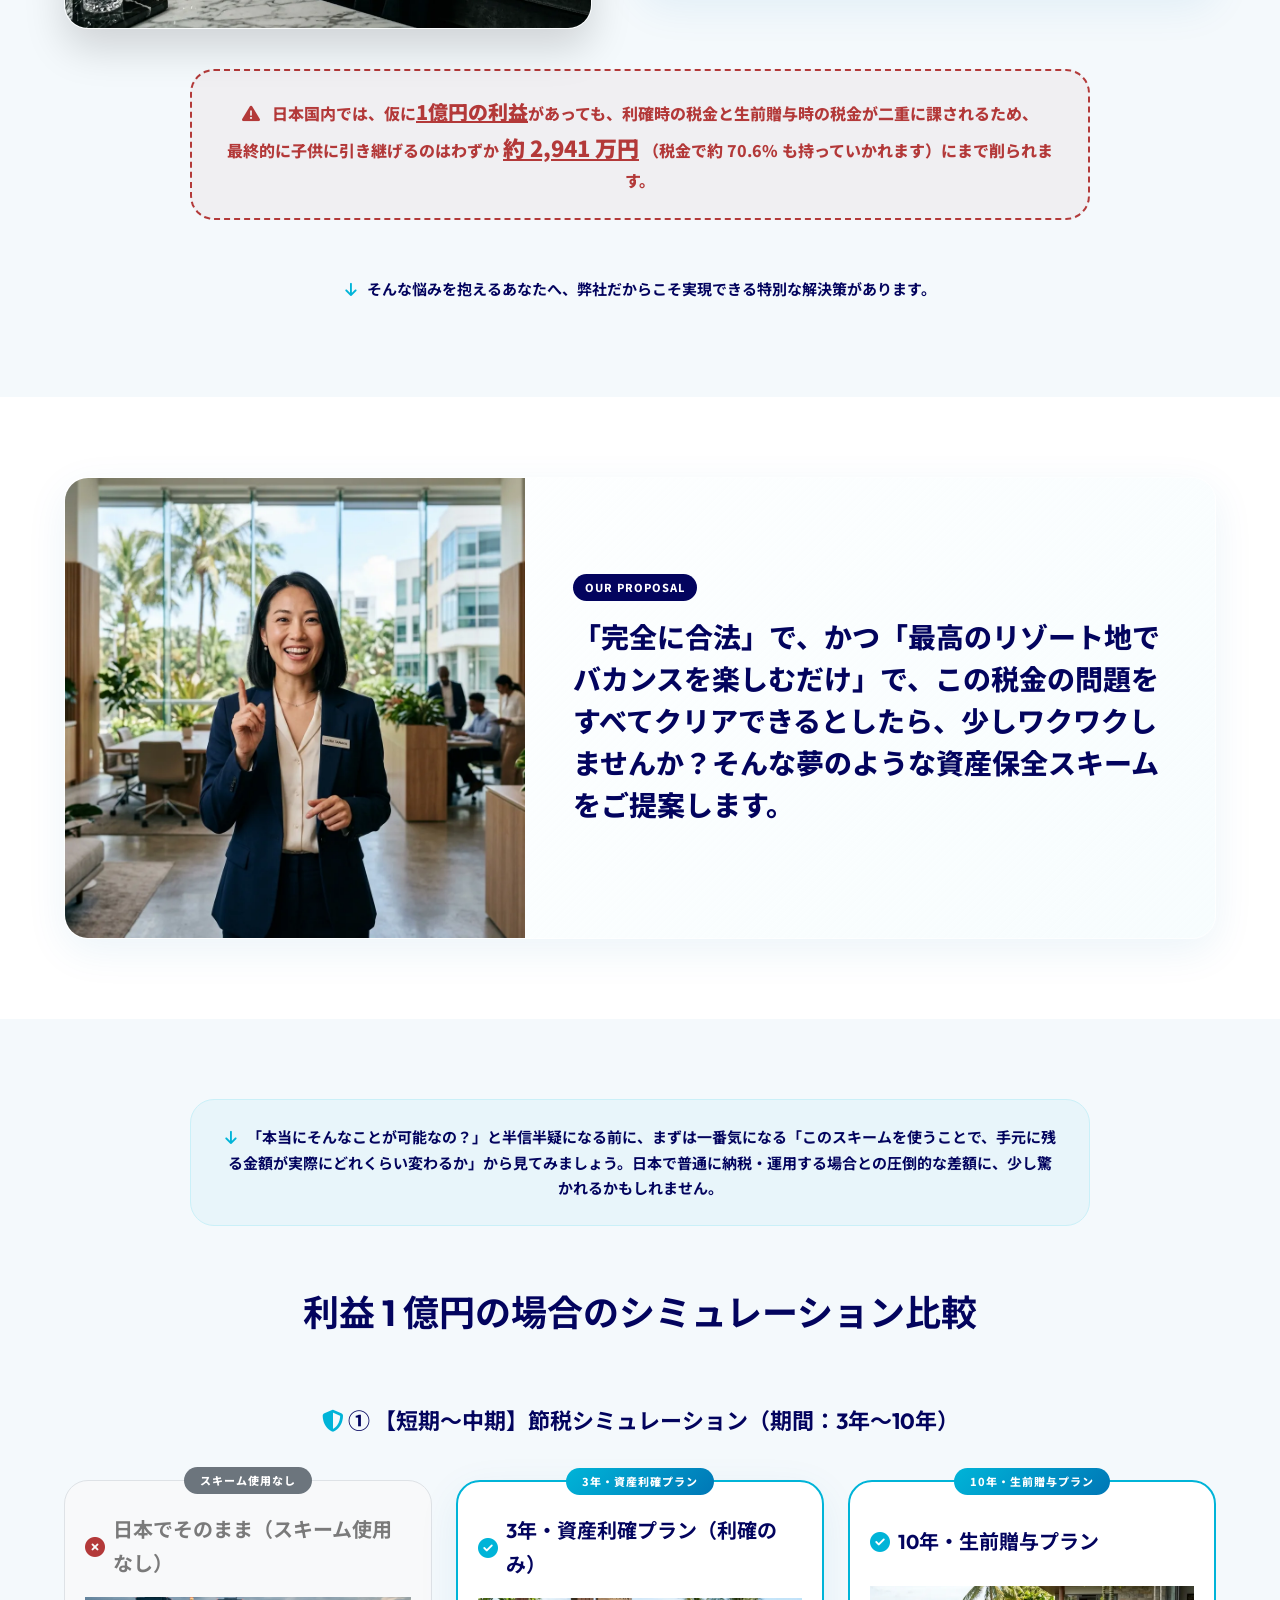
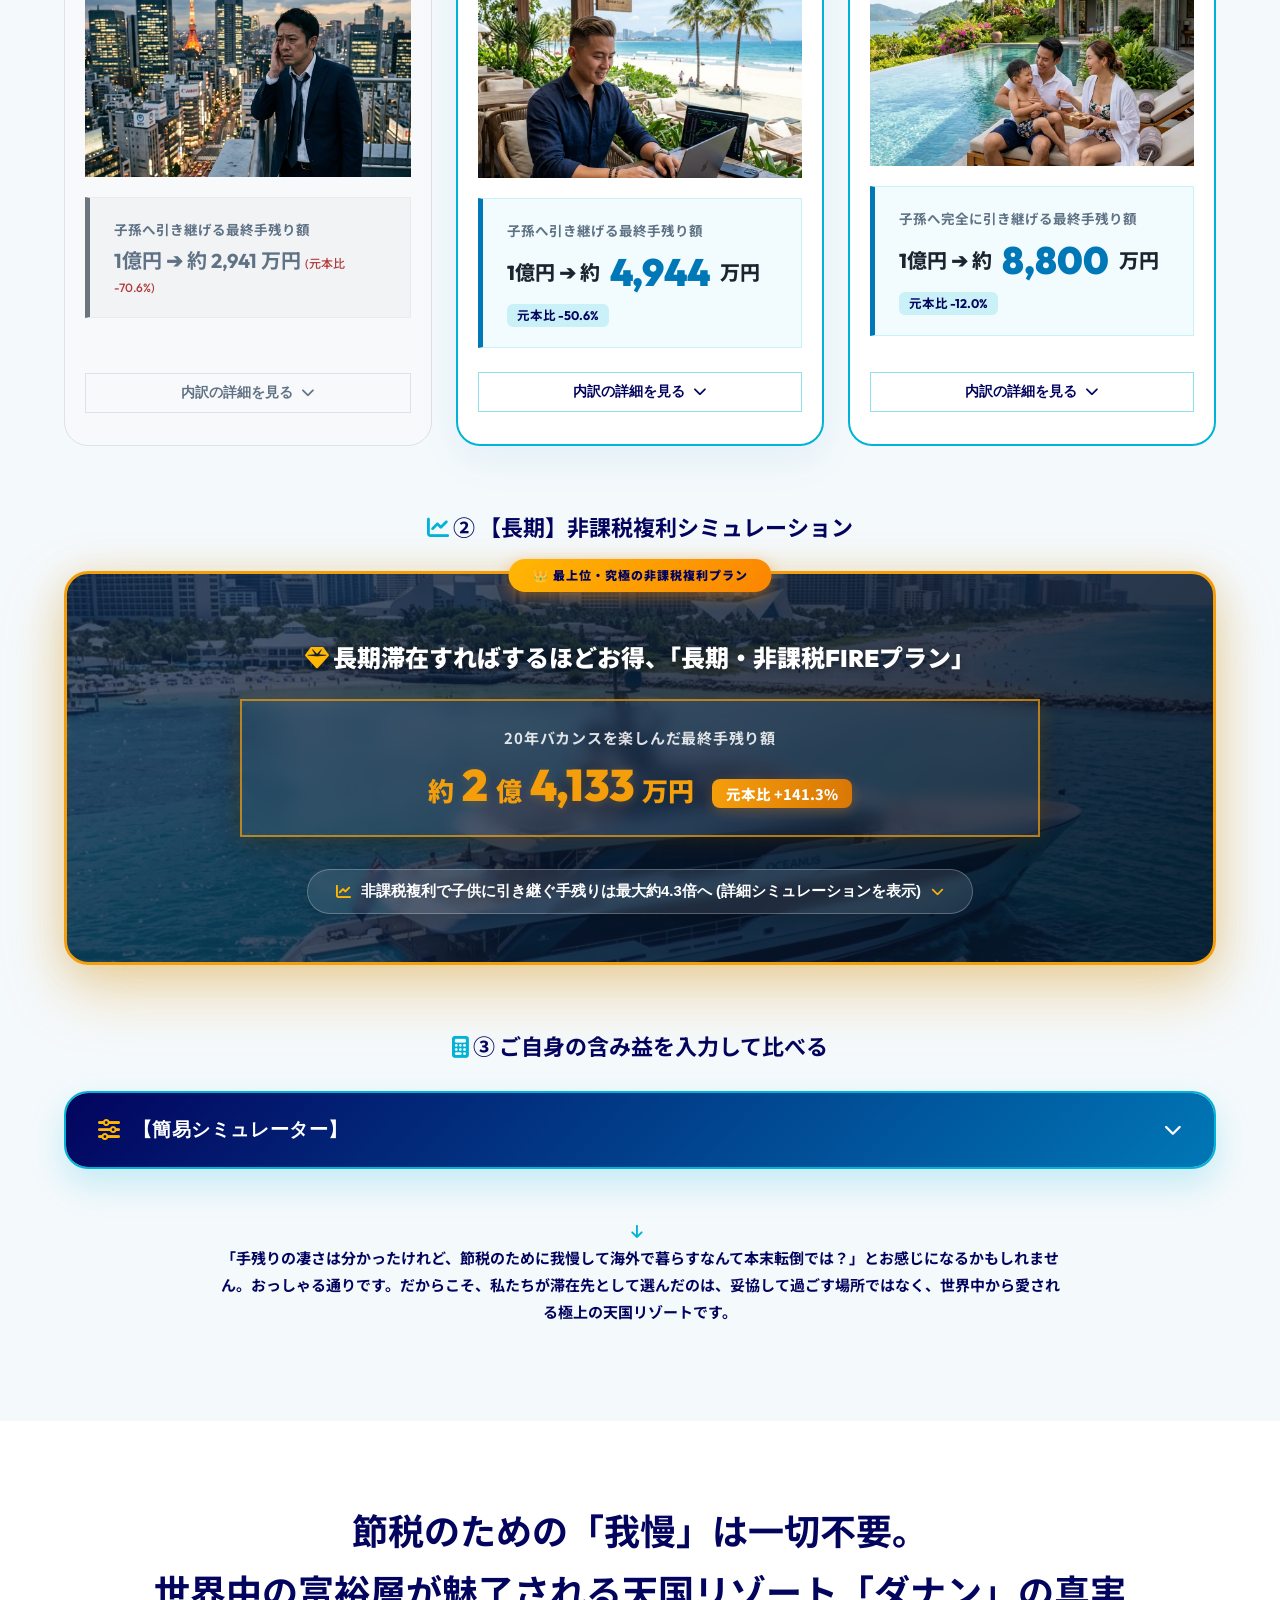
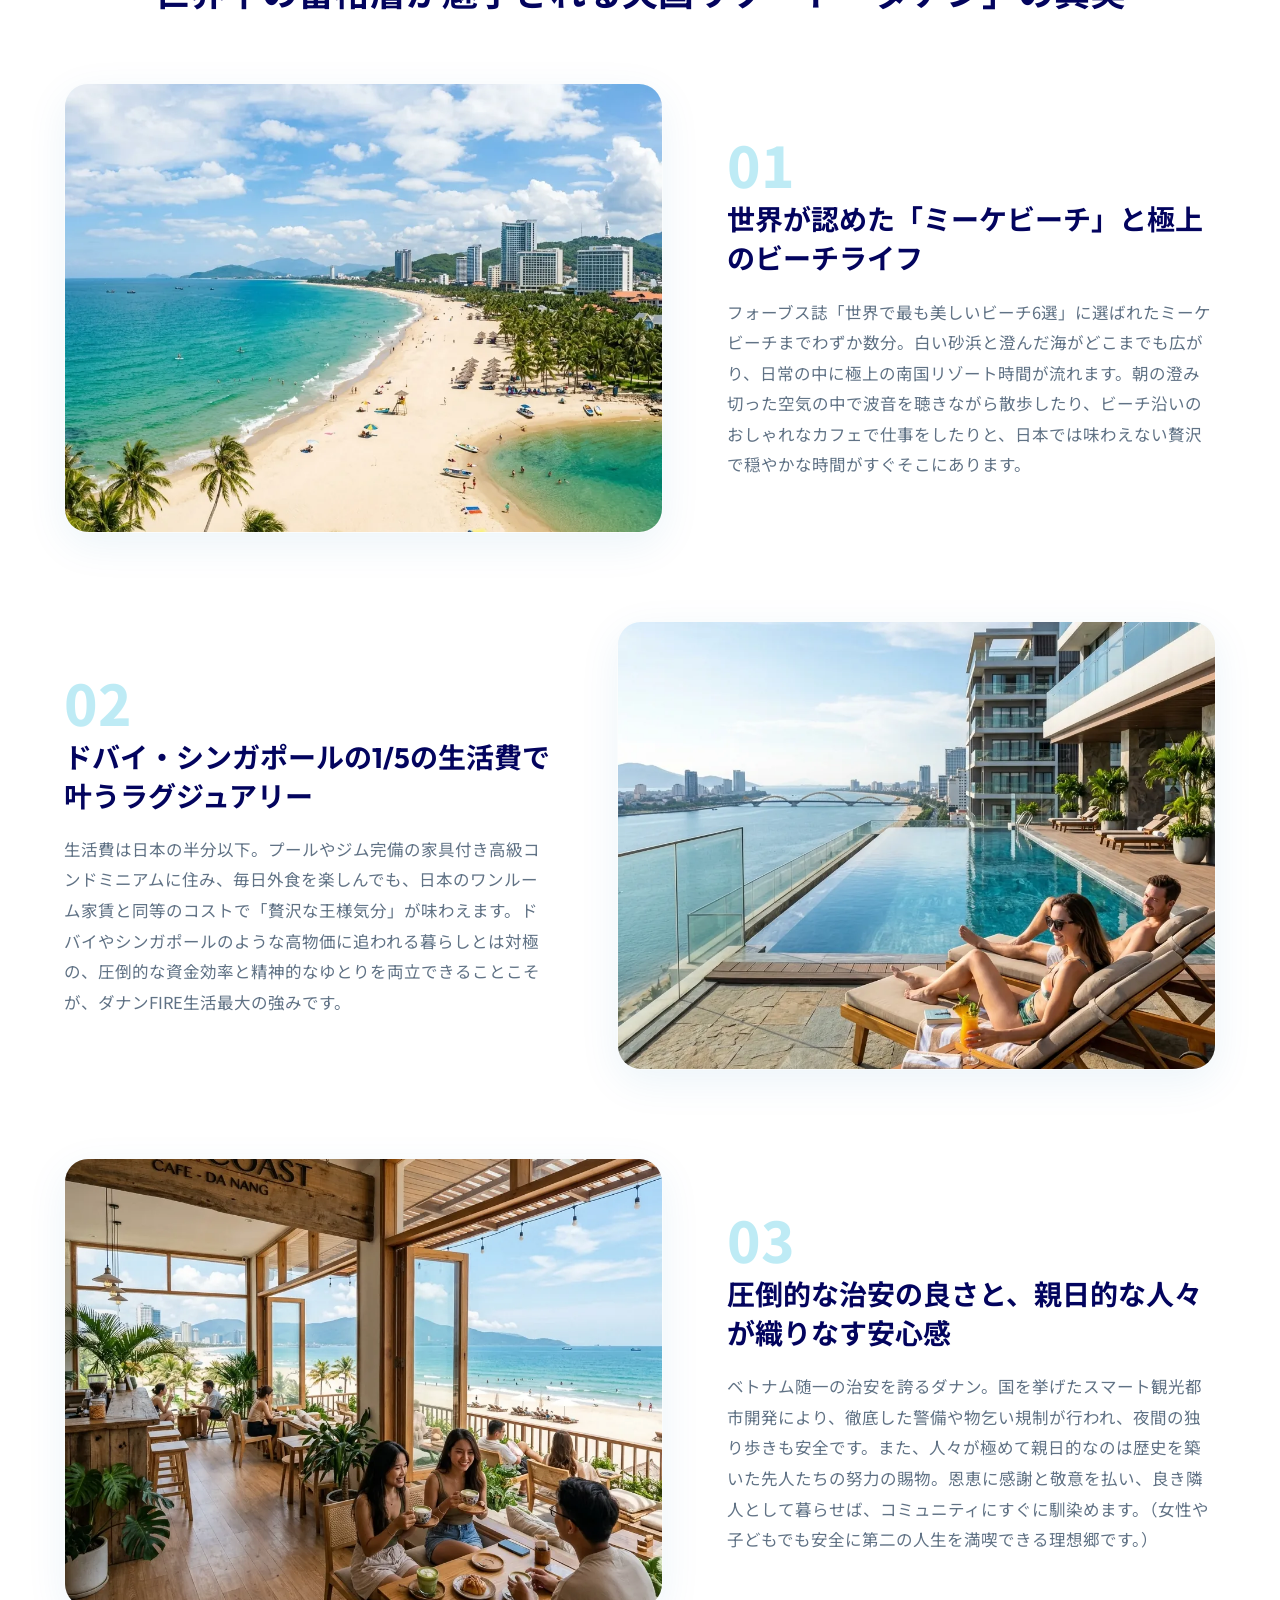
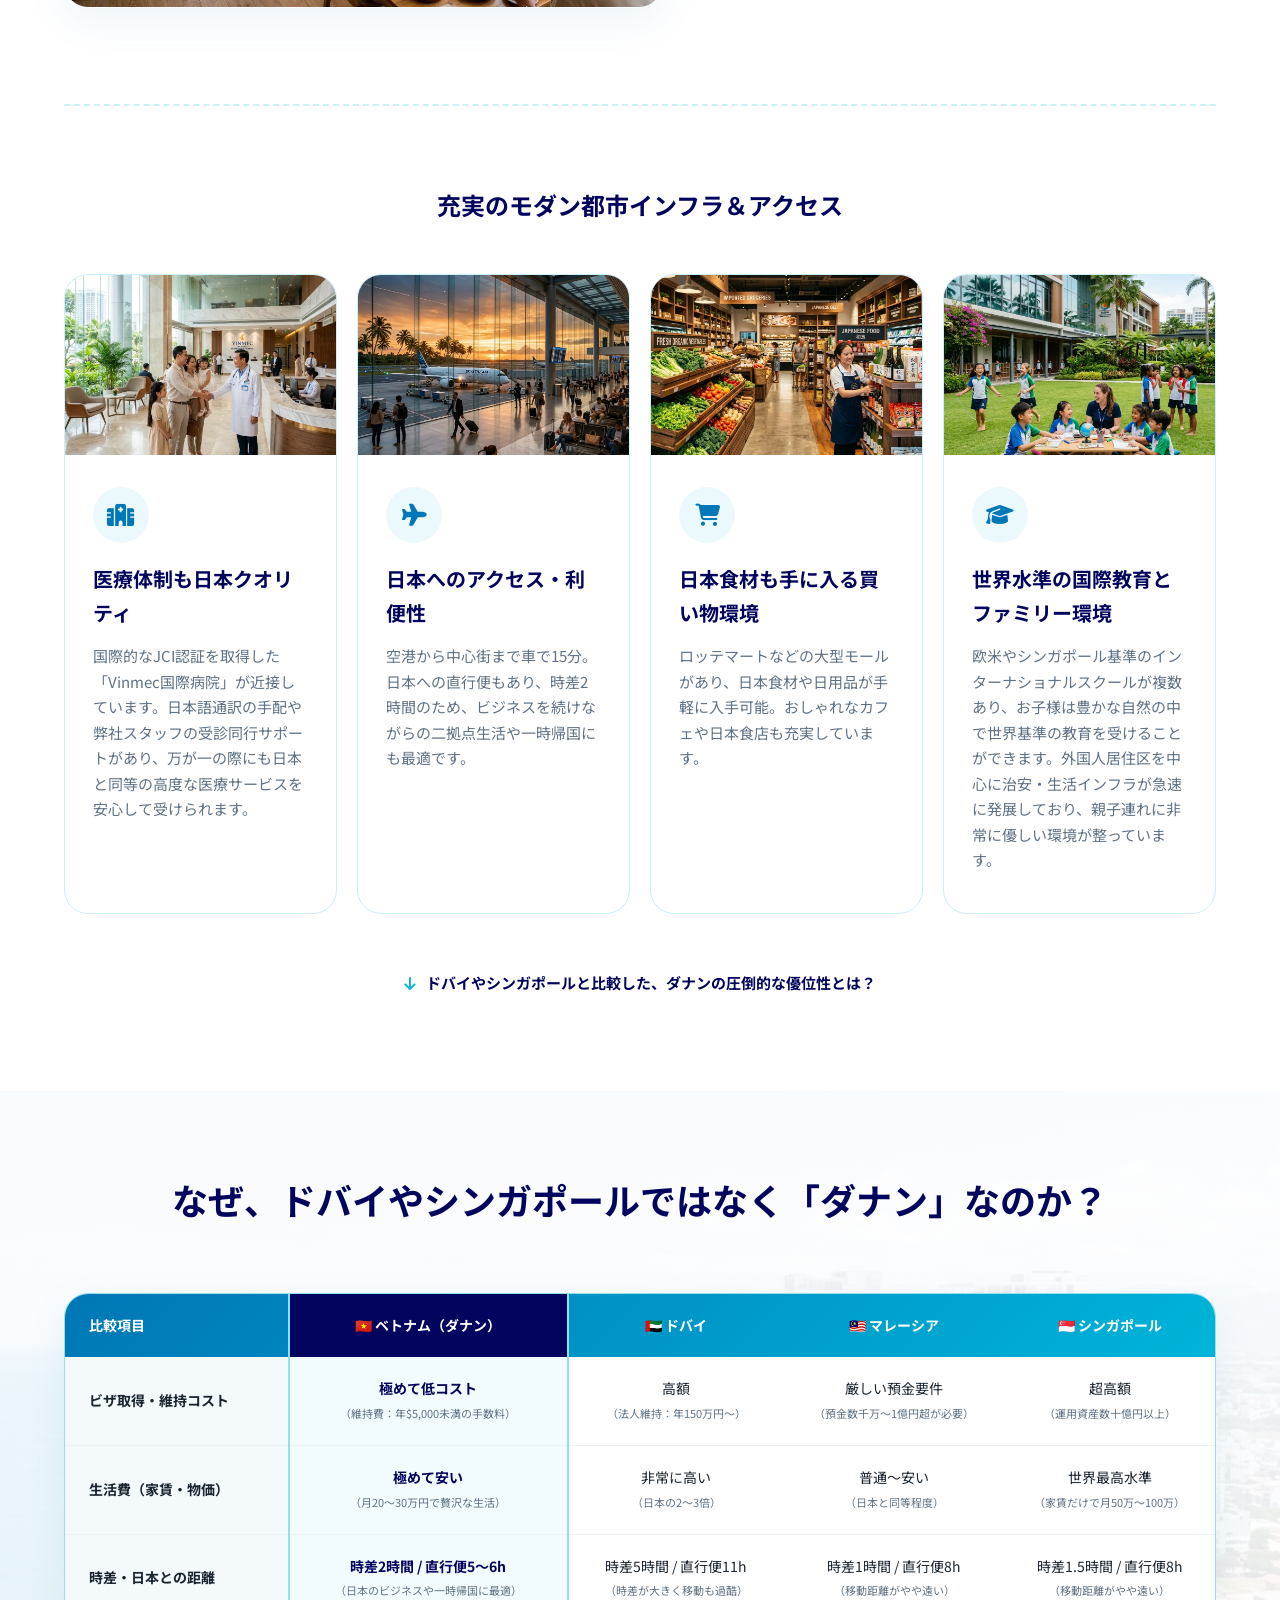
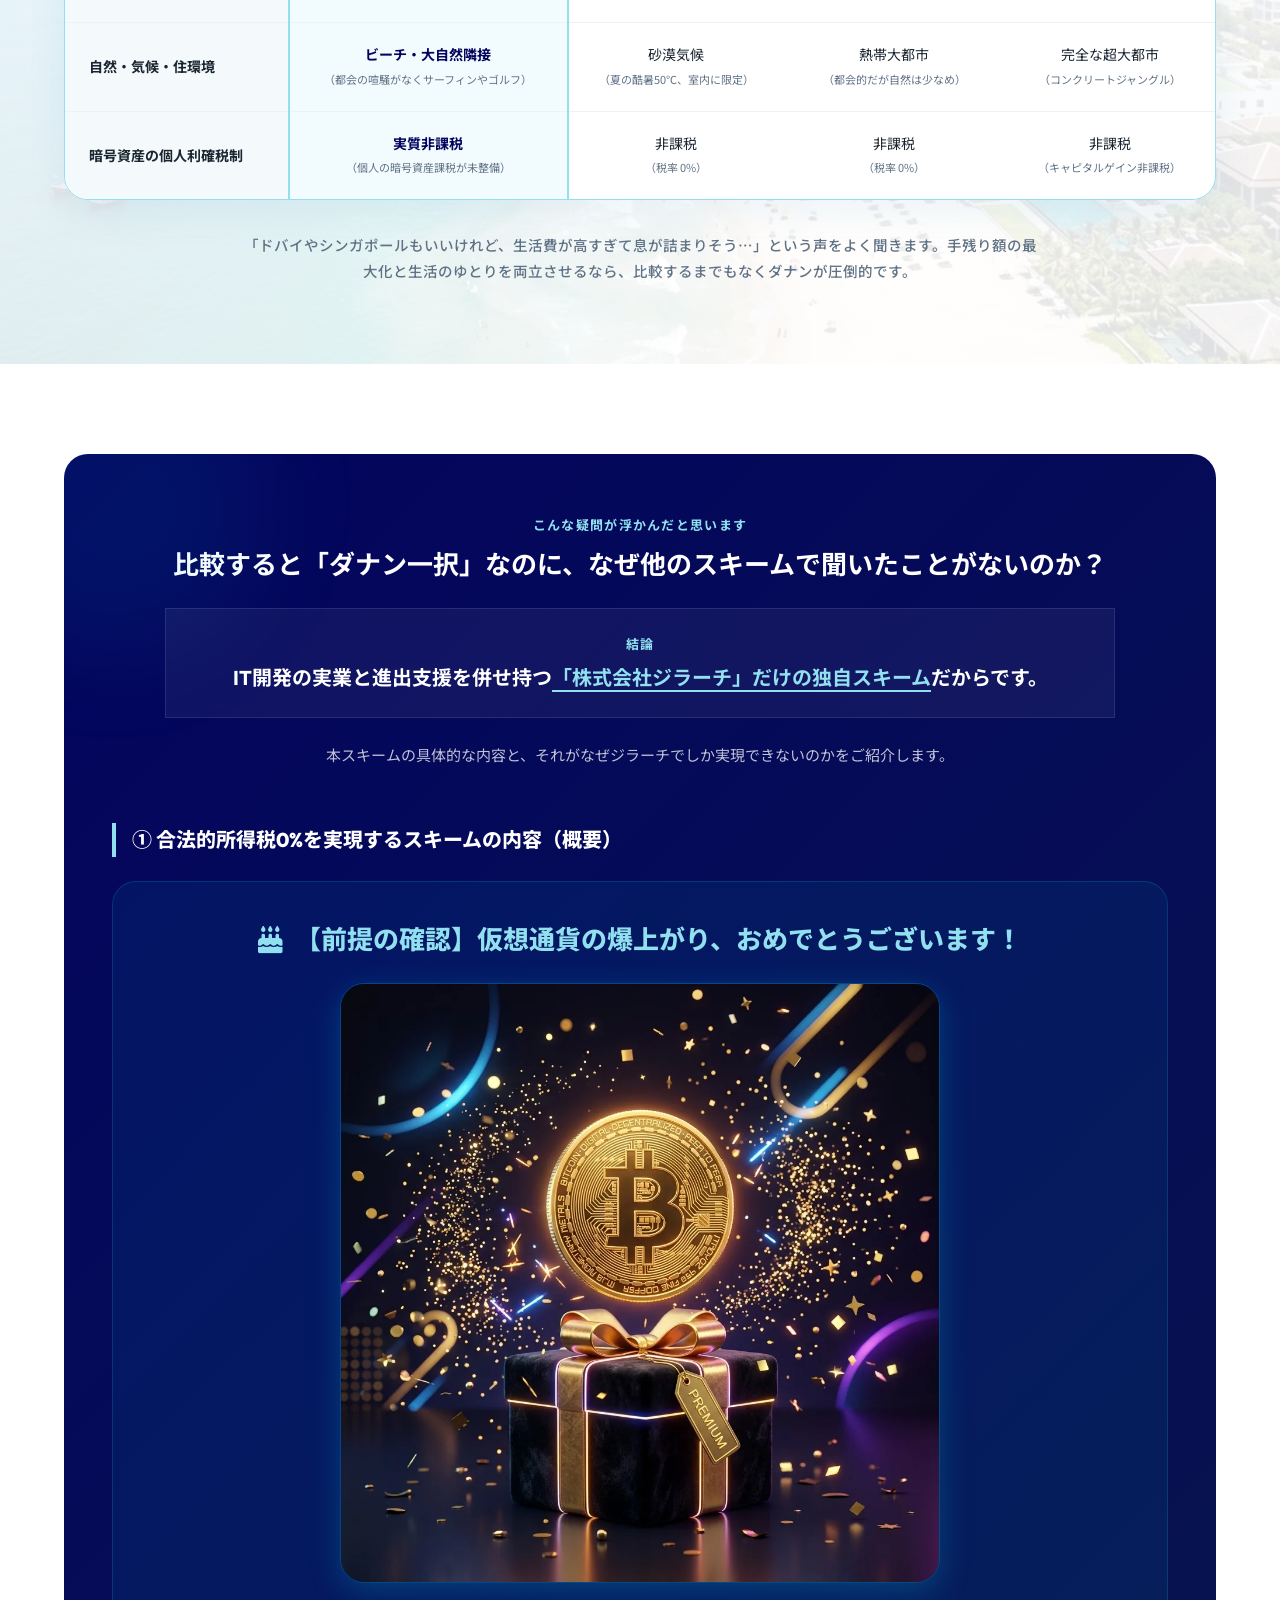
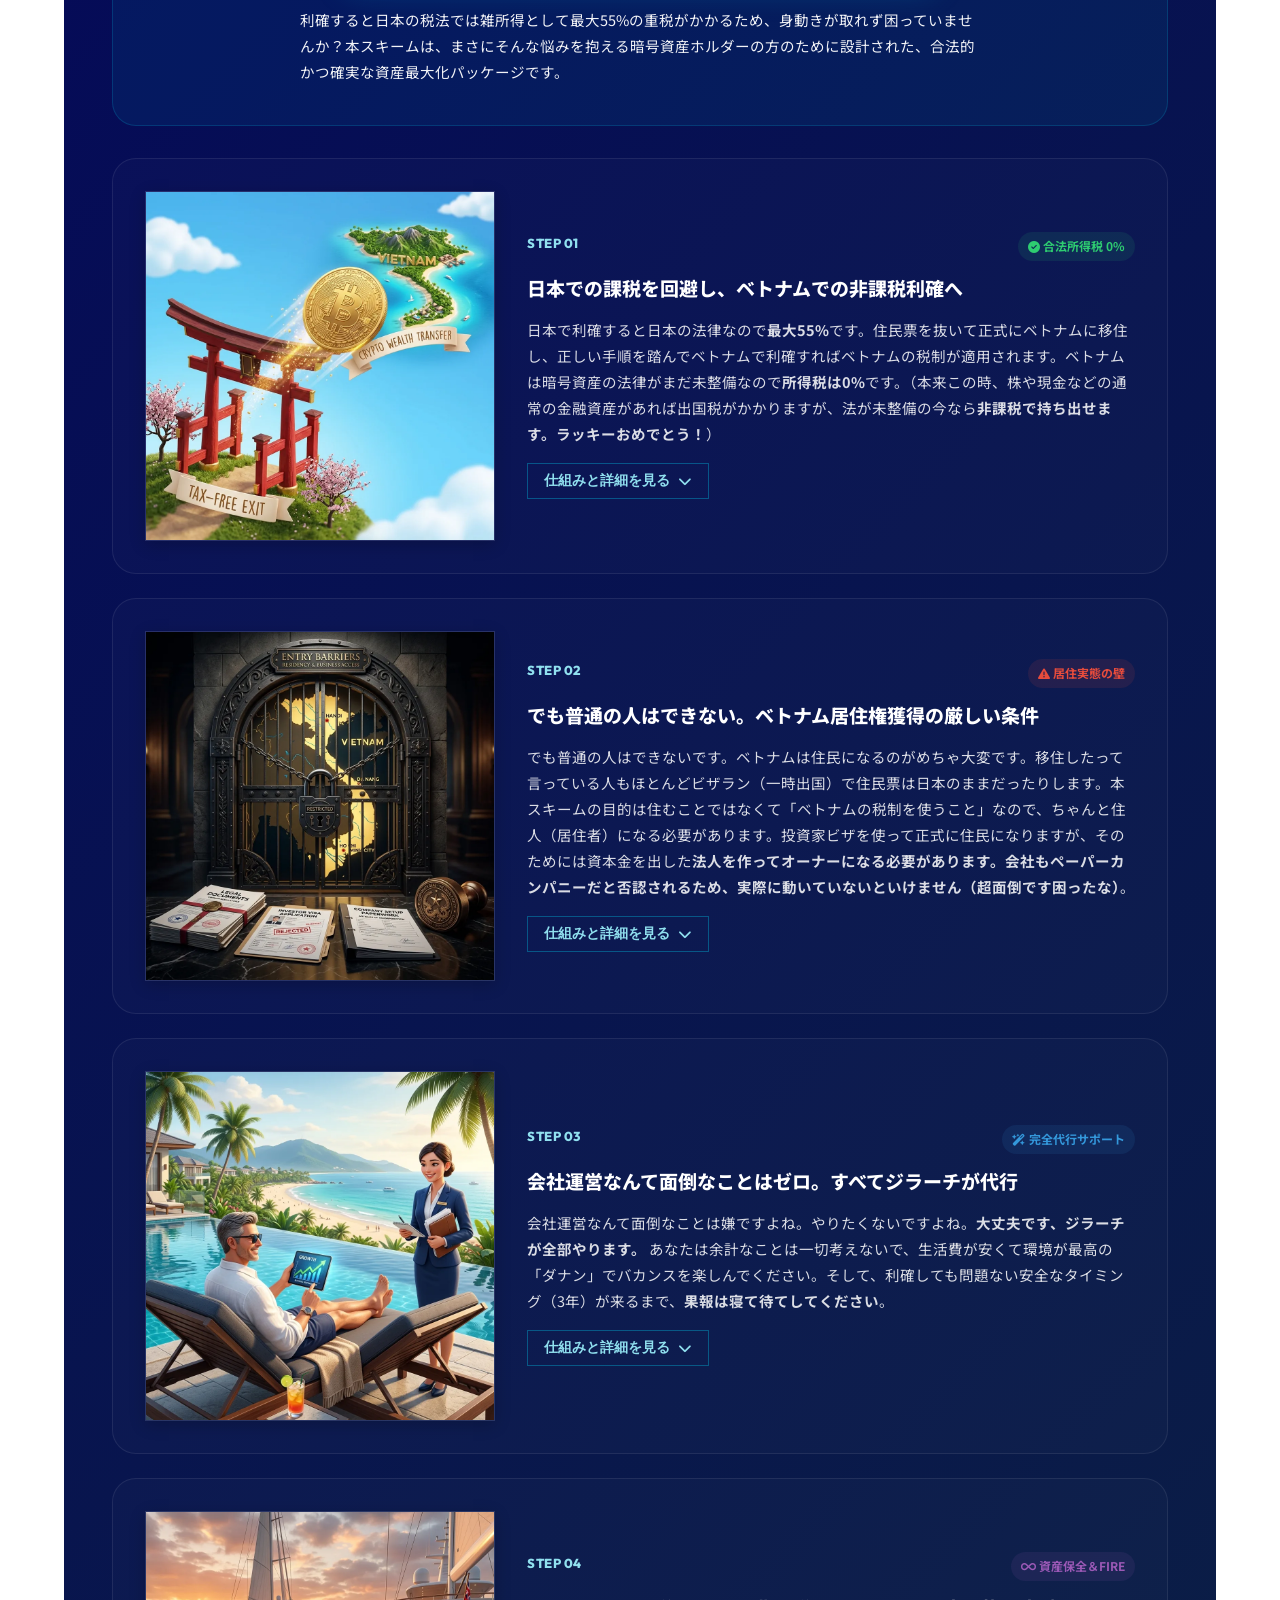
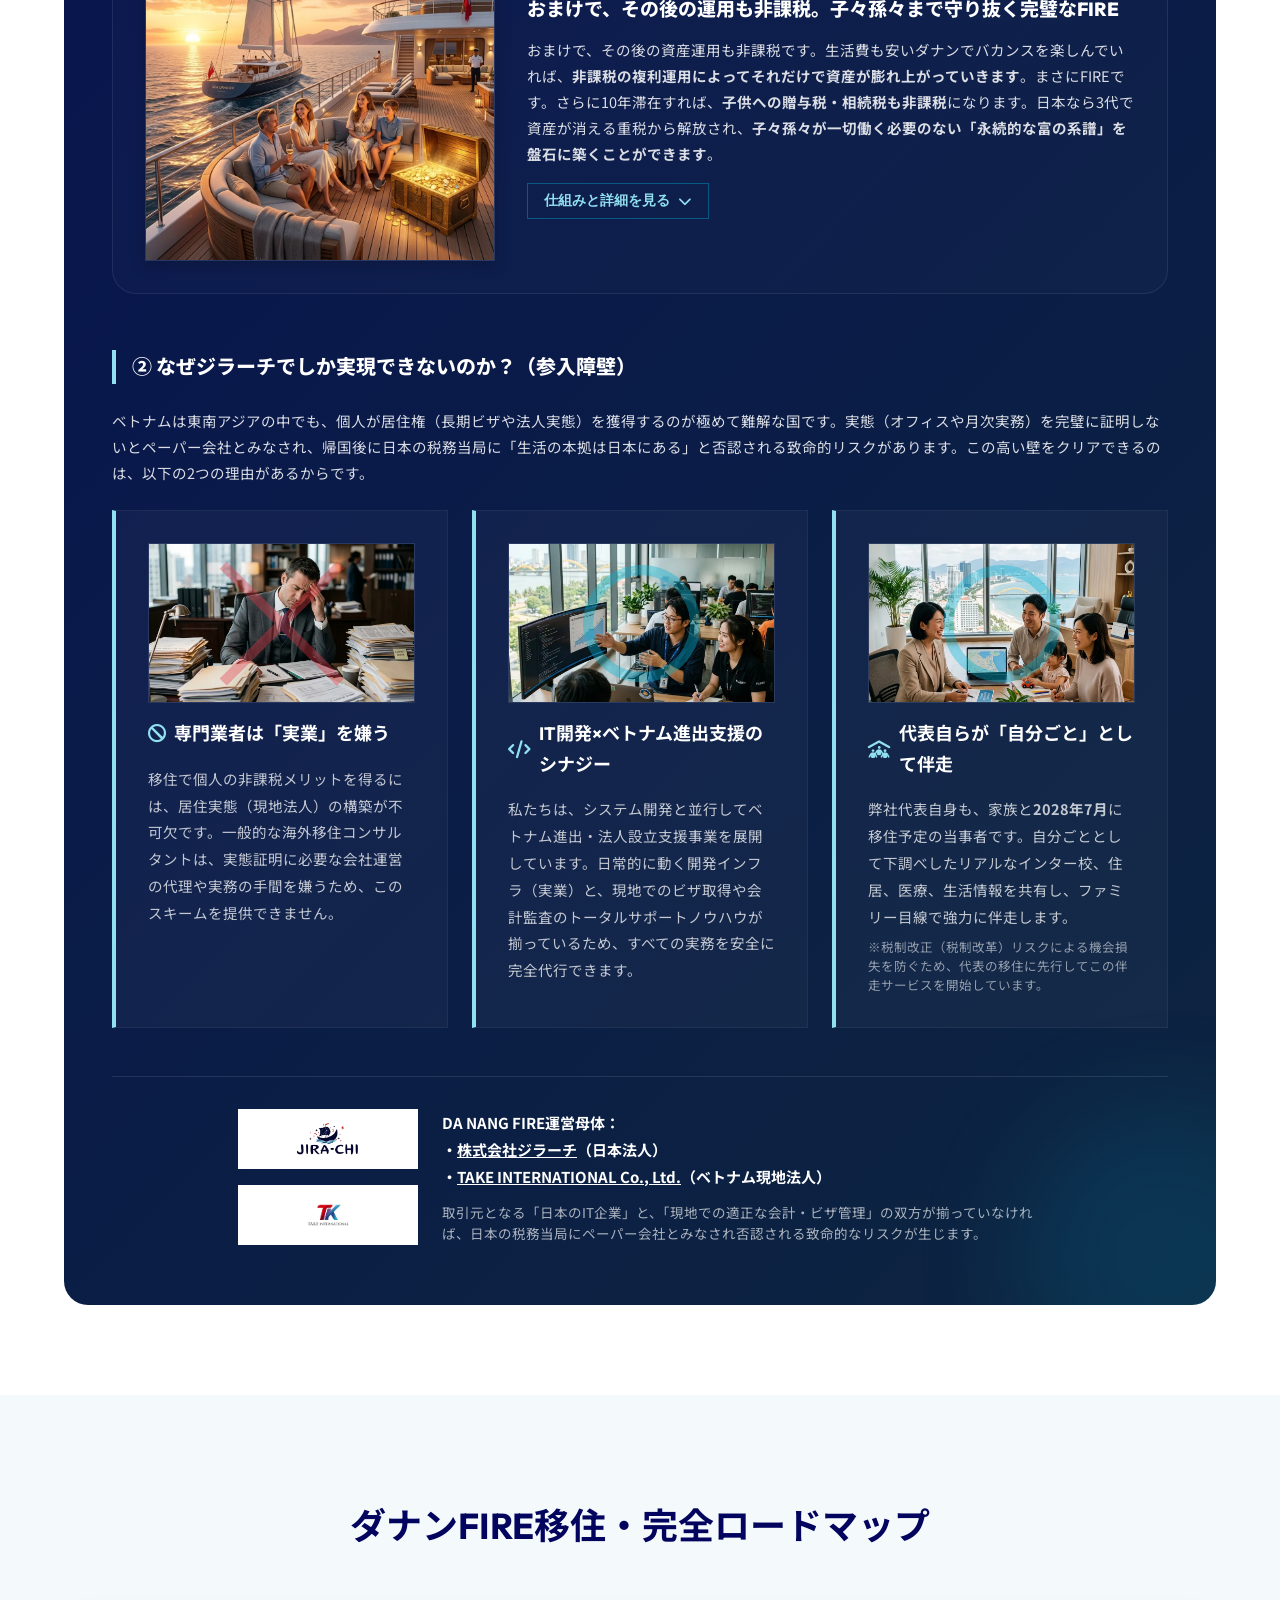
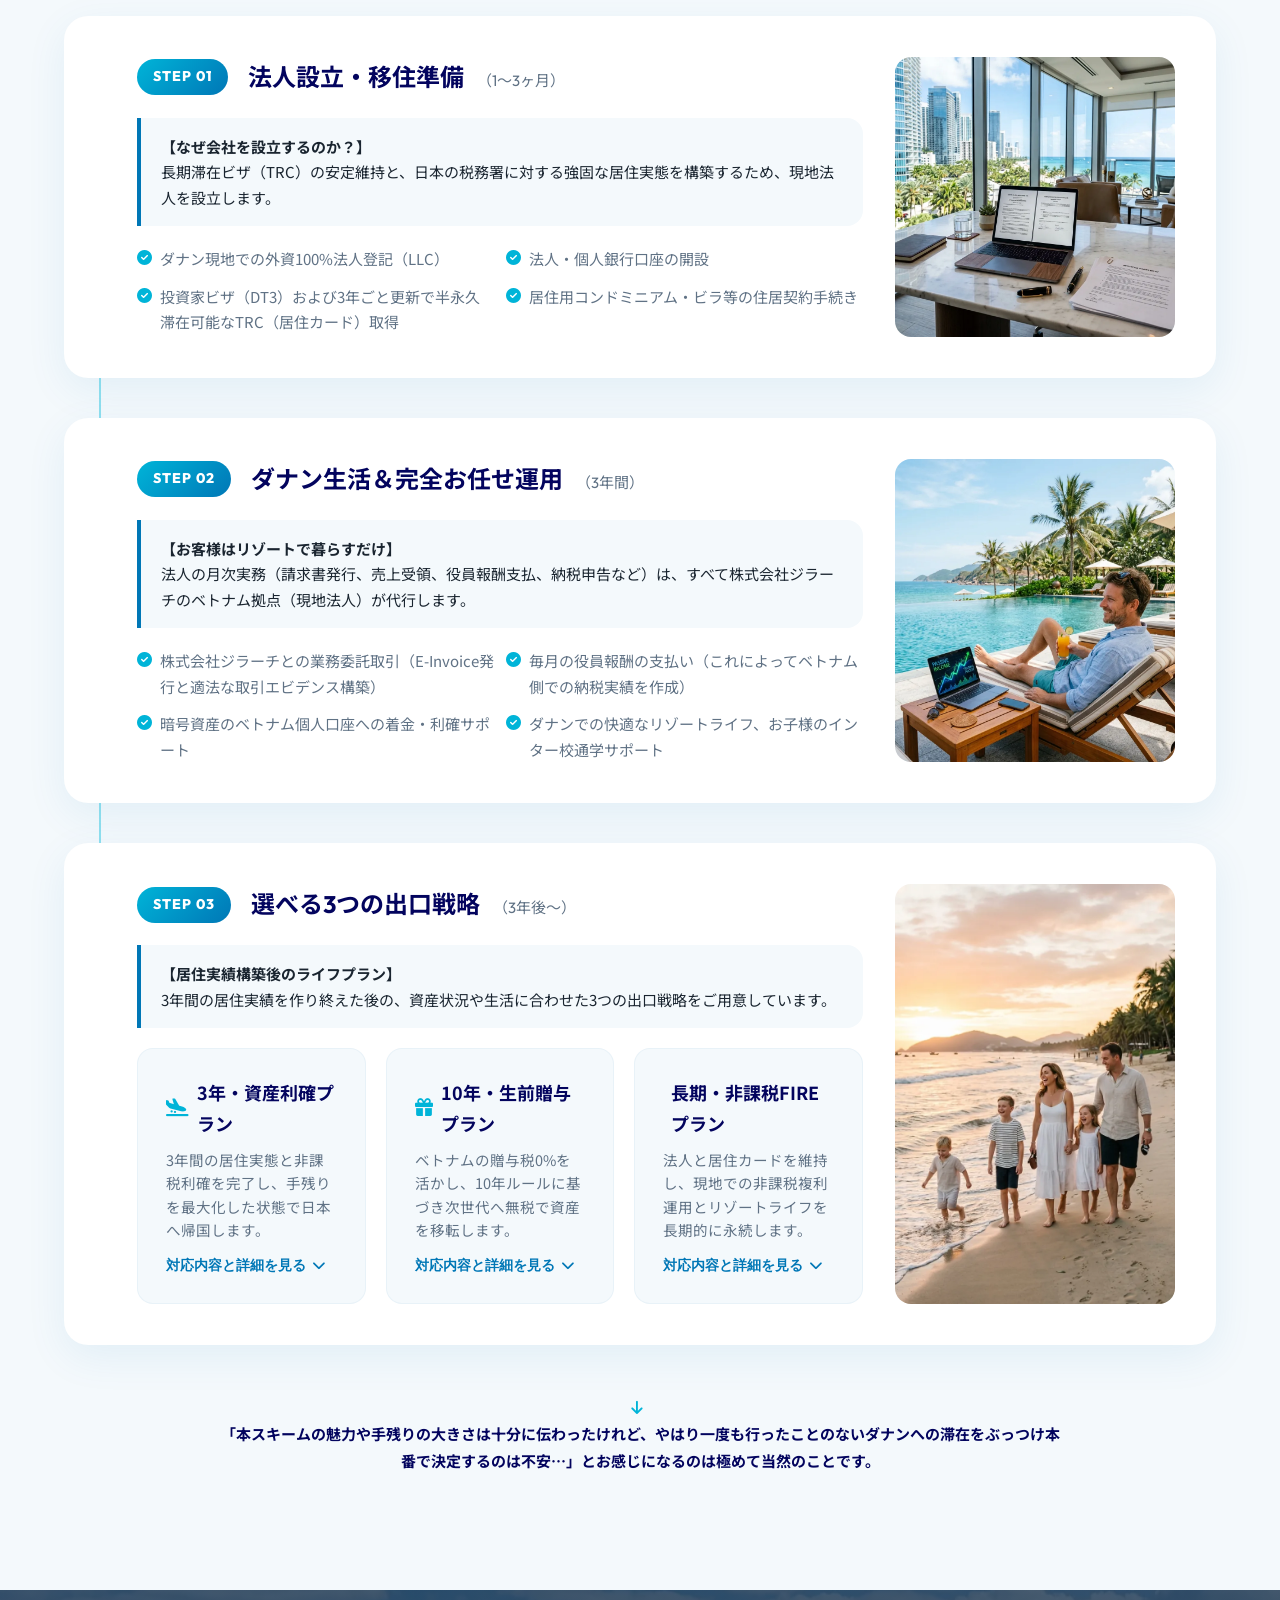
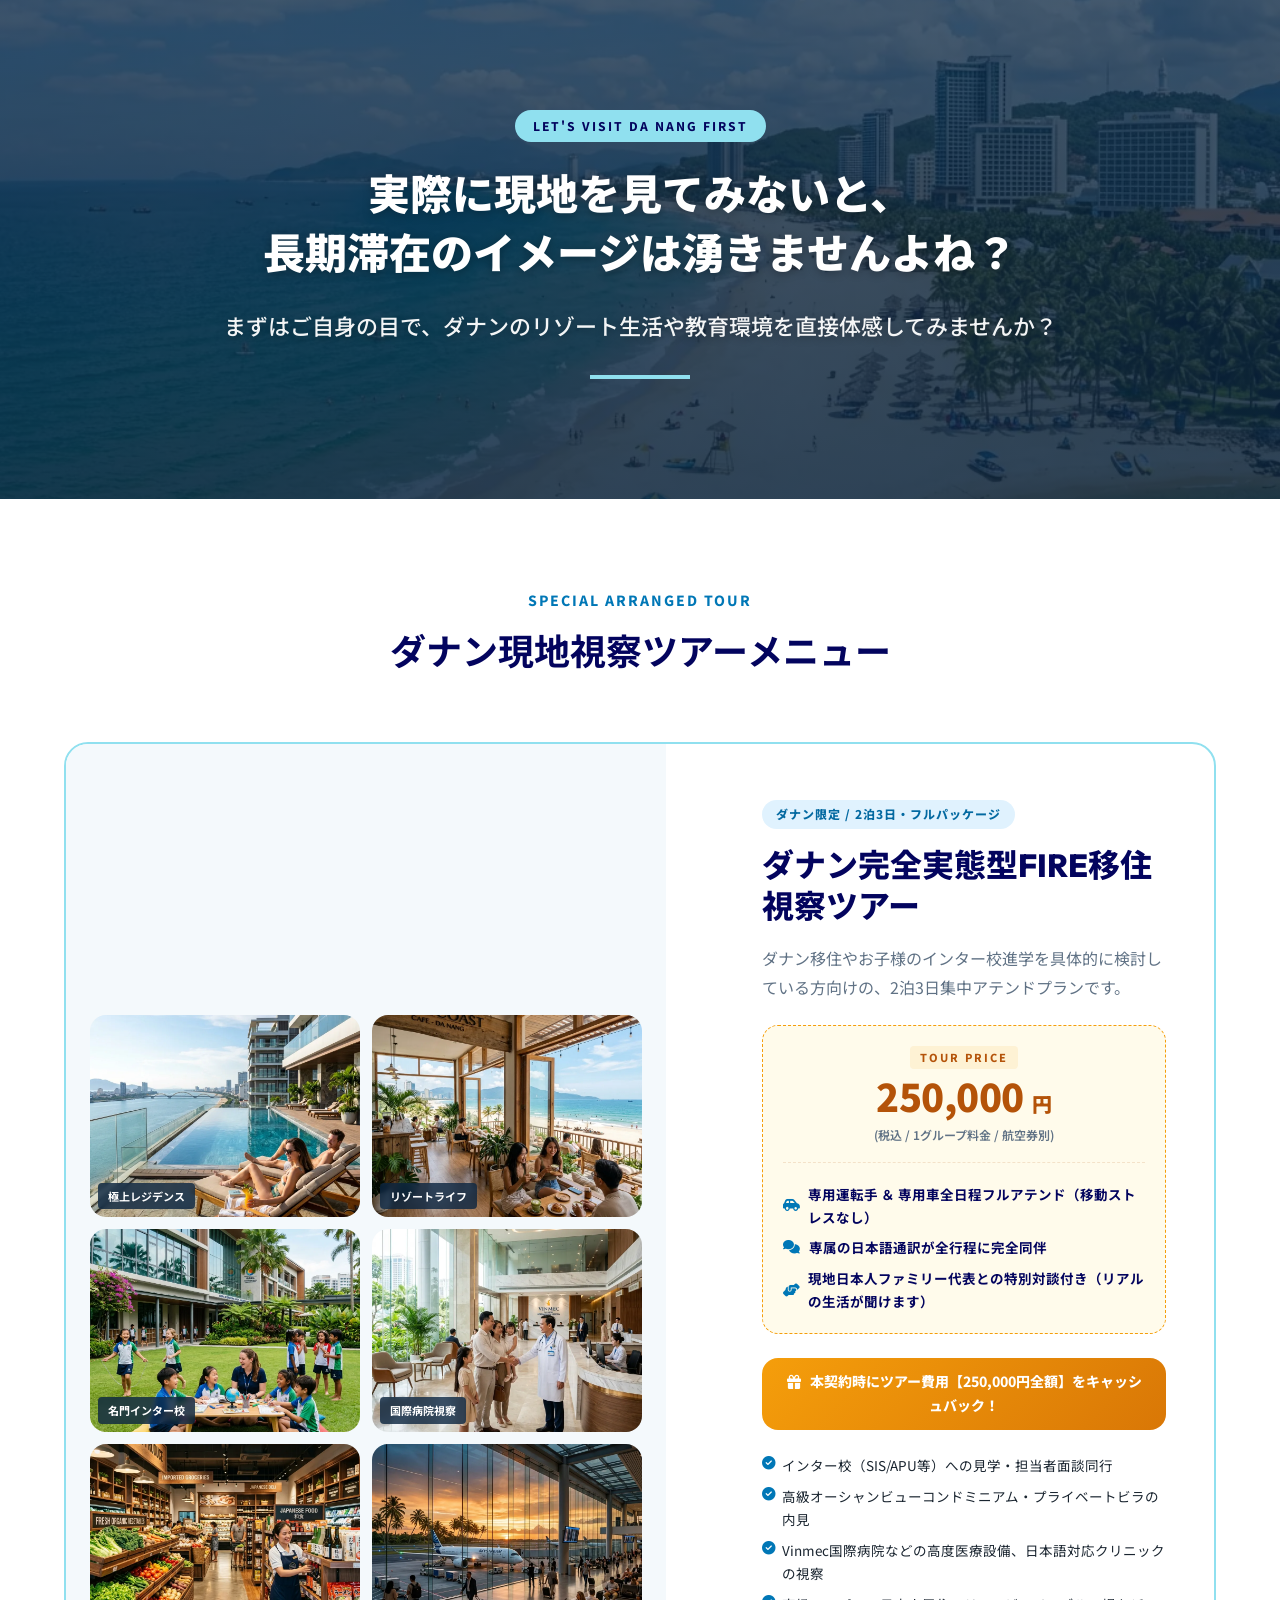
==== commit 188c5dbb: "feat: refactor HTML styles and implement premium simulator UI styling" ====
--- a/index.html
+++ b/index.html
@@ -3,8 +3,21 @@
 <head>
   <meta charset="UTF-8">
   <meta name="viewport" content="width=device-width, initial-scale=1.0">
-  <title>Da Nang FIRE | ベトナム移住・コーポレートサービス</title>
-  <meta name="description" content="仮想通貨ホルダーのための合法的なベトナム（ダナン）FIRE移住・法人実態運用支援パッケージ。日本の税務調査に否認されない居住実態（Substance）構築をフルマネージドで代行します。">
+  <title>Da Nang FIRE | 暗号資産ホルダーのベトナム移住・実態運用支援</title>
+  <meta name="description" content="日本の税法をクリアした合法スキームで所得税0%・贈与税無税化へ。ダナンでの法人設立から居住実態（Substance）構築まで完全サポート。">
+  
+  <!-- OGP Meta Tags for Social Sharing -->
+  <meta property="og:title" content="Da Nang FIRE | 暗号資産ホルダーのベトナム移住・実態運用支援">
+  <meta property="og:description" content="日本の税法をクリアした合法スキームで所得税0%・贈与税無税化へ。ダナンでの法人設立から居住実態（Substance）構築まで完全サポート。">
+  <meta property="og:type" content="website">
+  <meta property="og:url" content="https://danang-fire.com/">
+  <meta property="og:image" content="https://danang-fire.com/assets/danang_beach_resort.webp">
+  <meta property="og:site_name" content="Da Nang FIRE">
+  <meta name="twitter:card" content="summary_large_image">
+  <meta name="twitter:title" content="Da Nang FIRE | 暗号資産ホルダーのベトナム移住・実態運用支援">
+  <meta name="twitter:description" content="日本の税法をクリアした合法スキームで所得税0%・贈与税無税化へ。ダナンでの法人設立から居住実態（Substance）構築まで完全サポート。">
+  <meta name="twitter:image" content="https://danang-fire.com/assets/danang_beach_resort.webp">
+
   <link rel="stylesheet" href="style.css">
   <!-- Font Awesome for Icons -->
   <link rel="stylesheet" href="https://cdnjs.cloudflare.com/ajax/libs/font-awesome/6.4.0/css/all.min.css">
@@ -60,7 +73,7 @@
       <div class="trouble-wrapper">
         <!-- Left Column: Visual Image -->
         <div class="trouble-image-container">
-          <img src="assets/worried_wealthy_couple.png" alt="重い税金の壁に頭を抱える富裕層夫婦" class="trouble-image">
+          <img src="assets/worried_wealthy_couple.webp" alt="重い税金の壁に頭を抱える富裕層夫婦" class="trouble-image">
           <div class="image-overlay-badge">
             <i class="fa-solid fa-triangle-exclamation"></i> 日本国内での課税リスク
           </div>
@@ -114,7 +127,7 @@
       <!-- Proposal Box -->
       <div class="about-proposal-wrapper" style="margin-top: 0;">
         <div class="about-proposal-image">
-          <img src="assets/proposal_woman.png" alt="提案するコンシェルジュ">
+          <img src="assets/proposal_woman.webp" alt="提案するコンシェルジュ">
         </div>
         <div class="about-proposal-content">
           <div class="proposal-tag">OUR PROPOSAL</div>
@@ -141,8 +154,8 @@
       </div>
 
       <!-- Part 1: Tax Saving Simulation -->
-      <div style="margin-bottom: 40px; text-align: center;">
-        <h3 style="color: var(--primary-dark); font-size: 22px; margin-bottom: 12px;"><i class="fa-solid fa-shield-halved" style="color: var(--primary-light);"></i> ① 【短期〜中期】節税シミュレーション（期間：3年〜10年）</h3>
+      <div class="part-heading-container first">
+        <h3 class="part-heading"><i class="fa-solid fa-shield-halved"></i> ① 【短期〜中期】節税シミュレーション（期間：3年〜10年）</h3>
       </div>
 
       <div class="simulation-grid-3">
@@ -154,7 +167,7 @@
             
             <!-- Plan Image -->
             <div style="width: 100%; height: 180px; border-radius: var(--radius-md); overflow: hidden; margin-bottom: 20px; box-shadow: var(--shadow-sm);">
-              <img src="assets/japan_tax_anxiety.png" alt="日本でそのまま（スキーム使用なし）" style="width: 100%; height: 100%; object-fit: cover;">
+              <img src="assets/japan_tax_anxiety.webp" alt="日本でそのまま（スキーム使用なし）" style="width: 100%; height: 100%; object-fit: cover;">
             </div>
             <div style="background: #f1f3f5; border: 1px solid #e9ecef; border-left: 5px solid #6c757d; border-radius: var(--radius-md); padding: 20px 24px; margin-bottom: 24px; text-align: left;">
               <p style="font-size: 13.5px; color: var(--text-muted); font-weight: 700; margin: 0 0 8px 0;">子孫へ引き継げる最終手残り額</p>
@@ -195,7 +208,7 @@
             
             <!-- Plan Image -->
             <div style="width: 100%; height: 180px; border-radius: var(--radius-md); overflow: hidden; margin-bottom: 20px; box-shadow: var(--shadow-sm);">
-              <img src="assets/danang_liquidate_cafe.png" alt="3年・資産利確プラン（利確のみ）" style="width: 100%; height: 100%; object-fit: cover;">
+              <img src="assets/danang_liquidate_cafe.webp" alt="3年・資産利確プラン（利確のみ）" style="width: 100%; height: 100%; object-fit: cover;">
             </div>
             <div style="background: rgba(0, 180, 216, 0.05); border: 1px solid var(--accent-soft); border-left: 5px solid var(--primary); border-radius: var(--radius-md); padding: 20px 24px; margin-bottom: 24px; text-align: left;">
               <p style="font-size: 13.5px; color: var(--text-muted); font-weight: 700; margin: 0 0 8px 0;">子孫へ引き継げる最終手残り額</p>
@@ -239,7 +252,7 @@
             
             <!-- Plan Image -->
             <div style="width: 100%; height: 180px; border-radius: var(--radius-md); overflow: hidden; margin-bottom: 20px; box-shadow: var(--shadow-sm);">
-              <img src="assets/danang_family_villa.png" alt="10年・生前贈与プラン" style="width: 100%; height: 100%; object-fit: cover;">
+              <img src="assets/danang_family_villa.webp" alt="10年・生前贈与プラン" style="width: 100%; height: 100%; object-fit: cover;">
             </div>
             <div style="background: rgba(0, 180, 216, 0.05); border: 1px solid var(--accent-soft); border-left: 5px solid var(--primary); border-radius: var(--radius-md); padding: 20px 24px; margin-bottom: 24px; text-align: left;">
               <p style="font-size: 13.5px; color: var(--text-muted); font-weight: 700; margin: 0 0 8px 0;">子孫へ完全に引き継げる最終手残り額</p>
@@ -277,33 +290,33 @@
       </div>
 
       <!-- Part 2: Long-term Compound Simulation Heading -->
-      <div style="margin-top: 64px; margin-bottom: 24px; text-align: center;">
-        <h3 style="color: var(--primary-dark); font-size: 22px; margin-bottom: 12px;"><i class="fa-solid fa-chart-line" style="color: var(--primary-light);"></i> ② 【長期】非課税複利シミュレーション</h3>
+      <div class="part-heading-container">
+        <h3 class="part-heading"><i class="fa-solid fa-chart-line"></i> ② 【長期】非課税複利シミュレーション</h3>
       </div>
 
       <!-- Result Bar (20 Year Long-term Impact) -->
-      <div style="position: relative; background: linear-gradient(135deg, rgba(13, 37, 72, 0.72) 0%, rgba(5, 15, 33, 0.88) 100%), url('assets/asset_growth_yacht.png') no-repeat center center / cover; color: var(--white); padding: 64px 32px 48px 32px; border-radius: var(--radius-lg); text-align: center; border: 3px solid #f59e0b; box-shadow: 0 25px 60px rgba(245, 158, 11, 0.35), 0 0 35px rgba(245, 158, 11, 0.15), var(--shadow); margin-top: 16px; overflow: visible;">
+      <div class="sim-result-bar">
         <!-- Top absolute-positioned Premium Badge -->
-        <span style="position: absolute; top: -15px; left: 50%; transform: translateX(-50%); background: linear-gradient(135deg, #ffb703 0%, #fb8500 100%); color: #03045e; font-size: 12px; font-weight: 900; padding: 6px 24px; border-radius: 50px; letter-spacing: 1px; white-space: nowrap; box-shadow: 0 4px 15px rgba(251,133,0,0.5); z-index: 3;">
+        <span class="sim-result-premium-badge">
           👑 最上位・究極の非課税複利プラン
         </span>
-        <h3 style="color: var(--white); font-size: 24px; margin-bottom: 12px; font-weight: 900; position: relative; z-index: 2; text-shadow: 0 2px 8px rgba(0,0,0,0.5);">
-          <i class="fa-solid fa-gem" style="color: #ffb703;"></i> 長期滞在すればするほどお得、「長期・非課税FIREプラン」
+        <h3 class="sim-result-bar-title">
+          <i class="fa-solid fa-gem"></i> 長期滞在すればするほどお得、「長期・非課税FIREプラン」
         </h3>
-        <div style="margin: 20px 0; position: relative; z-index: 2;">
-          <div style="background: rgba(255, 255, 255, 0.06); backdrop-filter: blur(8px); -webkit-backdrop-filter: blur(8px); border: 2px solid rgba(245, 158, 11, 0.7); box-shadow: 0 10px 30px rgba(0,0,0,0.3), 0 0 20px rgba(245, 158, 11, 0.2); border-radius: var(--radius-md); padding: 24px 32px; display: inline-block; width: 90%; max-width: 800px; text-align: center; box-sizing: border-box;">
-            <span style="font-size: 15px; font-weight: 700; color: rgba(255, 255, 255, 0.85); display: block; margin-bottom: 8px; letter-spacing: 0.05em;">20年バカンスを楽しんだ最終手残り額</span>
-            <div style="font-size: 26px; font-weight: 900; color: #f59e0b; line-height: 1.2;">
-              約 <span style="font-family: 'Outfit', sans-serif; font-size: 44px; font-weight: 900; color: #f59e0b; text-shadow: 0 2px 10px rgba(245,158,11,0.2); margin: 0 2px;">2</span> 億 <span style="font-family: 'Outfit', sans-serif; font-size: 44px; font-weight: 900; color: #f59e0b; text-shadow: 0 2px 10px rgba(245,158,11,0.2); margin: 0 2px;">4,133</span> 万円
-              <span style="font-size: 14.5px; font-weight: 800; background: linear-gradient(90deg, #f59e0b 0%, #d97706 100%); color: var(--white); padding: 6px 14px; border-radius: 8px; margin-left: 12px; display: inline-block; box-shadow: 0 4px 12px rgba(217,119,6,0.3); vertical-align: middle; white-space: nowrap;">元本比 +141.3%</span>
-            </div>
-          </div>
-        </div>
-        <p style="font-size: 15px; margin: 0 auto; line-height: 1.6; position: relative; z-index: 2;">
-          <button id="compound-toggle-btn" onclick="toggleCompoundAccordion()" style="background: rgba(255, 255, 255, 0.1); border: 1.5px solid rgba(255, 255, 255, 0.25); color: var(--white); font-weight: 800; font-size: 15px; cursor: pointer; display: inline-flex; align-items: center; justify-content: center; gap: 10px; transition: all 0.3s ease; padding: 12px 28px; border-radius: 50px; outline: none; box-shadow: 0 4px 15px rgba(0,0,0,0.15); margin-top: 12px; backdrop-filter: blur(5px); -webkit-backdrop-filter: blur(5px);" onmouseover="this.style.background='rgba(255,255,255,0.2)'; this.style.borderColor='rgba(255,255,255,0.5)'; this.style.transform='translateY(-2px)';" onmouseout="this.style.background='rgba(255,255,255,0.1)'; this.style.borderColor='rgba(255,255,255,0.25)'; this.style.transform='translateY(0)';">
-            <i class="fa-solid fa-chart-line" style="color: #ffb703; font-size: 16px;"></i>
+        <div class="sim-result-box-container">
+          <div class="sim-result-inner-box">
+            <span class="sim-result-label">20年バカンスを楽しんだ最終手残り額</span>
+            <div class="sim-result-amount">
+              約 <span class="sim-result-amount-number">2</span> 億 <span class="sim-result-amount-number">4,133</span> 万円
+              <span class="sim-result-badge">元本比 +141.3%</span>
+            </div>
+          </div>
+        </div>
+        <p class="sim-result-toggle-container">
+          <button id="compound-toggle-btn" onclick="toggleCompoundAccordion()" class="sim-result-toggle-btn">
+            <i class="fa-solid fa-chart-line"></i>
             <span>非課税複利で子供に引き継ぐ手残りは最大約4.3倍へ (詳細シミュレーションを表示)</span>
-            <i class="fa-solid fa-chevron-down" style="transition: transform 0.3s ease; font-size: 13px; color: #ffb703;"></i>
+            <i class="fa-solid fa-chevron-down" style="transition: transform 0.3s ease; font-size: 13px;"></i>
           </button>
         </p>
       </div>
@@ -422,8 +435,8 @@
 
 
       <!-- Part 3: Interactive Custom Simulation -->
-      <div style="margin-top: 64px; margin-bottom: 24px; text-align: center;">
-        <h3 style="color: var(--primary-dark); font-size: 22px; margin-bottom: 12px;"><i class="fa-solid fa-calculator" style="color: var(--primary-light);"></i> ③ ご自身の含み益を入力して比べる</h3>
+      <div class="part-heading-container">
+        <h3 class="part-heading"><i class="fa-solid fa-calculator"></i> ③ ご自身の含み益を入力して比べる</h3>
       </div>
 
       <!-- Interactive Custom Simulation Accordion -->
@@ -439,23 +452,23 @@
         <div id="simulator-content" style="max-height: 0; overflow: hidden; transition: all 0.3s ease-in-out; opacity: 0; padding: 0 32px;">
           
           <!-- Input fields -->
-          <div style="background: rgba(0, 119, 182, 0.02); padding: 24px; border: 1px solid var(--accent-soft); border-radius: var(--radius-lg); display: flex; flex-direction: column; gap: 20px; margin-top: 20px; margin-bottom: 24px;">
+          <div class="sim-controls-wrapper">
             <div style="display: flex; flex-wrap: wrap; gap: 24px; align-items: center;">
               <div style="flex: 1; min-width: 280px;">
-                <label for="sim-gains-input" style="font-size: 15px; font-weight: 800; color: var(--primary-dark); display: block; margin-bottom: 8px;">
+                <label for="sim-gains-input" class="sim-label">
                   想定される含み益（暗号資産の利益）
                 </label>
                 <div style="display: flex; align-items: center; gap: 10px; position: relative;">
-                  <input type="number" id="sim-gains-input" value="100000000" step="10000000" min="10000000" style="width: 100%; padding: 12px 16px; font-size: 16px; border: 2px solid var(--primary-light); border-radius: var(--radius-sm); font-weight: 700; color: var(--primary-dark); outline: none;" oninput="calculateSimulation()">
+                  <input type="number" id="sim-gains-input" value="100000000" step="10000000" min="10000000" class="sim-number-input" oninput="calculateSimulation()">
                   <span style="font-size: 16px; font-weight: 800; color: var(--primary-dark); position: absolute; right: 16px; pointer-events: none;">円</span>
                 </div>
-                <div style="font-size: 13.5px; font-weight: 800; color: var(--primary); margin-top: 6px;">
-                  現在の入力値：<span id="input-helper-text" style="font-size: 15px; font-weight: 900;">1億円</span>
+                <div class="sim-helper-text">
+                  現在の入力値：<span id="input-helper-text">1億円</span>
                 </div>
               </div>
               
               <div style="flex: 1; min-width: 280px; display: flex; flex-direction: column; justify-content: center;">
-                <label style="font-size: 15px; font-weight: 800; color: var(--primary-dark); display: block; margin-bottom: 8px;">
+                <label class="sim-label">
                   クイック選択（プリセット）
                 </label>
                 <div style="display: flex; flex-wrap: wrap; gap: 8px;">
@@ -468,30 +481,32 @@
               </div>
             </div>
             
-            <div style="border-top: 1px dashed var(--accent-soft); padding-top: 16px; display: flex; align-items: center;">
-              <label style="display: flex; align-items: center; gap: 10px; cursor: pointer; font-size: 15px; font-weight: 800; color: var(--primary-dark); user-select: none;">
-                <input type="checkbox" id="sim-inheritance-checkbox" checked onchange="calculateSimulation()" style="width: 18px; height: 18px; accent-color: var(--primary); cursor: pointer;">
-                <span>相続・贈与あり（親の生存中に子供・子孫へ資産を引き継ぐ）</span>
+            <!-- Custom Checkbox -->
+            <div class="sim-checkbox-container">
+              <label class="sim-checkbox-label">
+                <input type="checkbox" id="sim-inheritance-checkbox" checked onchange="calculateSimulation()" class="sim-custom-checkbox">
+                <span class="sim-checkbox-box"></span>
+                <span class="sim-checkbox-text">相続・贈与あり（親の生存中に子供・子孫へ資産を引き継ぐ）</span>
               </label>
             </div>
           </div>
           
           <!-- Results Grid -->
-          <div class="simulator-results-grid" style="display: grid; grid-template-columns: repeat(auto-fit, minmax(220px, 1fr)); gap: 20px;">
+          <div class="simulator-results-grid">
             
             <!-- Result Card 1: Japan Keep -->
-            <div style="background: #f8f9fa; border: 1px solid #dee2e6; border-radius: var(--radius); padding: 24px; display: flex; flex-direction: column; justify-content: space-between;">
+            <div class="sim-card-base sim-card-jp">
               <div>
-                <h4 style="font-size: 15px; font-weight: 800; color: #7a7a7a; margin-bottom: 12px; display: flex; align-items: center; gap: 6px;">
+                <h4 class="sim-card-h4">
                   <i class="fa-solid fa-circle-xmark" style="color: #b33939;"></i>
                   <span>日本でそのまま（スキーム使用なし）</span>
                 </h4>
-                <div style="border-bottom: 1px dashed #dee2e6; padding-bottom: 12px; margin-bottom: 12px;">
-                  <p style="font-size: 11px; color: var(--text-muted); margin-bottom: 4px;">最終手残り額</p>
-                  <h5 id="res-jp-net" style="font-size: 16px; color: var(--text-muted); font-weight: 700; margin: 0; min-height: 48px; display: flex; align-items: center; flex-wrap: wrap;">-</h5>
-                  <p style="font-size: 11.5px; color: var(--text-muted); margin-top: 4px;">元本比増減：<span id="res-jp-rate" style="font-weight: 800; color: #b33939;">-</span></p>
-                </div>
-                <div style="font-size: 11.5px; color: var(--text-muted); line-height: 1.5; display: flex; flex-direction: column; gap: 8px;">
+                <div class="sim-card-divider-box">
+                  <p class="sim-card-amount-label">最終手残り額</p>
+                  <h5 id="res-jp-net" class="sim-card-amount">-</h5>
+                  <p class="sim-card-rate-text">元本比増減：<span id="res-jp-rate" style="font-weight: 800; color: #b33939;">-</span></p>
+                </div>
+                <div class="sim-card-list">
                   <div>・所得税/住民税: <span id="res-jp-inc-tax" style="font-weight: 700; color: #b33939;">-</span></div>
                   <div>・贈与税/相続税: <span id="res-jp-gift-tax" style="font-weight: 700; color: #b33939;">-</span></div>
                   <div>・スキーム総費用: <span style="font-weight: 700;">0 円</span></div>
@@ -500,82 +515,82 @@
             </div>
             
             <!-- Result Card 2: Danang 3-Year -->
-            <div style="background: var(--white); border: 2px solid var(--primary-light); box-shadow: var(--shadow-sm); border-radius: var(--radius); padding: 24px; display: flex; flex-direction: column; justify-content: space-between; position: relative;">
-              <span style="position: absolute; top: -11px; left: 50%; transform: translateX(-50%); background: linear-gradient(135deg, var(--primary-light) 0%, var(--primary) 100%); color: var(--white); font-size: 10px; font-weight: 800; padding: 2px 10px; border-radius: 50px; white-space: nowrap;">利確プラン</span>
+            <div class="sim-card-base sim-card-dn">
+              <span class="sim-card-badge">利確プラン</span>
               <div>
-                <h4 style="font-size: 15px; font-weight: 800; color: var(--primary-dark); margin-bottom: 12px; display: flex; align-items: center; gap: 6px;">
+                <h4 class="sim-card-h4">
                   <i class="fa-solid fa-circle-check" style="color: var(--primary-light);"></i>
                   <span>3年・資産利確プラン</span>
                 </h4>
-                <div style="border-bottom: 1px dashed var(--accent-soft); padding-bottom: 12px; margin-bottom: 12px;">
-                  <p style="font-size: 11px; color: var(--text-muted); margin-bottom: 4px;">最終手残り額</p>
-                  <h5 id="res-dn3-net" style="font-size: 16px; color: var(--text-main); font-weight: 800; margin: 0; min-height: 48px; display: flex; align-items: center; flex-wrap: wrap;">-</h5>
-                  <p style="font-size: 11.5px; color: var(--text-muted); margin-top: 4px;">元本比増減：<span id="res-dn3-rate" style="font-weight: 800; color: var(--primary);">-</span></p>
-                </div>
-                <div style="font-size: 11.5px; color: var(--text-muted); line-height: 1.5; display: flex; flex-direction: column; gap: 8px; margin-bottom: 12px;">
+                <div class="sim-card-divider-box">
+                  <p class="sim-card-amount-label">最終手残り額</p>
+                  <h5 id="res-dn3-net" class="sim-card-amount">-</h5>
+                  <p class="sim-card-rate-text">元本比増減：<span id="res-dn3-rate" style="font-weight: 800; color: var(--primary);">-</span></p>
+                </div>
+                <div class="sim-card-list">
                   <div>・所得税/住民税: <span style="font-weight: 700; color: var(--primary);">0 円 (非課税)</span></div>
                   <div>・贈与税/相続税: <span id="res-dn3-gift-tax" style="font-weight: 700; color: #b33939;">-</span></div>
                   <div>・スキーム総費用: <span style="font-weight: 700; color: var(--primary-dark);">約 570 万円</span></div>
                 </div>
               </div>
-              <div style="background: var(--accent-soft); padding: 8px 12px; border-radius: var(--radius-sm); font-size: 11px; font-weight: 700; color: var(--primary-dark); text-align: center; margin-top: 10px;">
-                日本比：<span id="res-dn3-diff" style="font-size: 12.5px; font-weight: 900; color: var(--primary);">+0 円</span> 手残り増
+              <div class="sim-card-diff-box">
+                日本比：<span id="res-dn3-diff">+0 円</span> 手残り増
               </div>
             </div>
 
             <!-- Result Card 3: Danang 10-Year -->
-            <div id="sim-card-dn10" style="background: var(--white); border: 2px solid var(--primary-light); box-shadow: var(--shadow-sm); border-radius: var(--radius); padding: 24px; display: flex; flex-direction: column; justify-content: space-between; position: relative; transition: all 0.3s ease;">
-              <span id="sim-card-dn10-badge" style="position: absolute; top: -11px; left: 50%; transform: translateX(-50%); background: linear-gradient(135deg, var(--primary-light) 0%, var(--primary) 100%); color: var(--white); font-size: 10px; font-weight: 800; padding: 2px 10px; border-radius: 50px; white-space: nowrap; transition: all 0.3s ease;">相続プラン</span>
+            <div id="sim-card-dn10" class="sim-card-base sim-card-dn">
+              <span id="sim-card-dn10-badge" class="sim-card-badge">相続プラン</span>
               <div>
-                <h4 style="font-size: 15px; font-weight: 800; color: var(--primary-dark); margin-bottom: 12px; display: flex; align-items: center; gap: 6px;">
+                <h4 class="sim-card-h4">
                   <i class="fa-solid fa-circle-check" style="color: var(--primary-light);"></i>
                   <span>10年・生前贈与プラン</span>
                 </h4>
-                <div style="border-bottom: 1px dashed var(--accent-soft); padding-bottom: 12px; margin-bottom: 12px;">
-                  <p style="font-size: 11px; color: var(--text-muted); margin-bottom: 4px;">最終手残り額</p>
-                  <h5 id="res-dn10-net" style="font-size: 16px; color: var(--text-main); font-weight: 800; margin: 0; min-height: 48px; display: flex; align-items: center; flex-wrap: wrap;">-</h5>
-                  <p style="font-size: 11.5px; color: var(--text-muted); margin-top: 4px;">元本比増減：<span id="res-dn10-rate" style="font-weight: 800; color: var(--primary);">-</span></p>
-                </div>
-                <div style="font-size: 11.5px; color: var(--text-muted); line-height: 1.5; display: flex; flex-direction: column; gap: 8px; margin-bottom: 12px;">
+                <div class="sim-card-divider-box">
+                  <p class="sim-card-amount-label">最終手残り額</p>
+                  <h5 id="res-dn10-net" class="sim-card-amount">-</h5>
+                  <p class="sim-card-rate-text">元本比増減：<span id="res-dn10-rate" style="font-weight: 800; color: var(--primary);">-</span></p>
+                </div>
+                <div class="sim-card-list">
                   <div>・所得税/住民税: <span style="font-weight: 700; color: var(--primary);">0 円 (非課税)</span></div>
                   <div>・贈与税/相続税: <span style="font-weight: 700; color: var(--primary);">0 円 (非課税)</span></div>
                   <div>・スキーム総費用: <span style="font-weight: 700; color: var(--primary-dark);">約 1,200 万円</span></div>
                 </div>
               </div>
-              <div style="background: var(--accent-soft); padding: 8px 12px; border-radius: var(--radius-sm); font-size: 11px; font-weight: 700; color: var(--primary-dark); text-align: center; margin-top: 10px;">
-                日本比：<span id="res-dn10-diff" style="font-size: 12.5px; font-weight: 900; color: var(--primary);">+0 円</span> 手残り増
+              <div class="sim-card-diff-box">
+                日本比：<span id="res-dn10-diff">+0 円</span> 手残り増
               </div>
               
               <!-- Gray-out overlay when inheritance checkbox is unchecked -->
-              <div id="sim-card-dn10-overlay" style="position: absolute; top: 0; left: 0; width: 100%; height: 100%; background: rgba(248, 249, 250, 0.85); backdrop-filter: blur(1.5px); -webkit-backdrop-filter: blur(1.5px); display: flex; align-items: center; justify-content: center; border-radius: var(--radius); opacity: 0; pointer-events: none; transition: all 0.3s ease; z-index: 10; padding: 20px; box-sizing: border-box; text-align: center;">
-                <span style="color: var(--text-muted); font-weight: 800; font-size: 13px; line-height: 1.5; background: var(--white); border: 1.5px dashed #ced4da; padding: 16px; border-radius: var(--radius-sm); box-shadow: var(--shadow-sm); width: 90%;">
-                  <i class="fa-solid fa-ban" style="color: #adb5bd; font-size: 18px; margin-bottom: 8px; display: block;"></i>
+              <div id="sim-card-dn10-overlay" class="sim-card-overlay">
+                <span class="sim-card-overlay-inner">
+                  <i class="fa-solid fa-ban"></i>
                   相続・贈与なしのため<br><span style="color: var(--primary-dark);">シミュレーション不要</span>
                 </span>
               </div>
             </div>
 
             <!-- Result Card 4: Danang 20-Year (FIRE) -->
-            <div style="background: var(--white); border: 2px solid var(--primary-light); box-shadow: var(--shadow-lg); border-radius: var(--radius); padding: 24px; display: flex; flex-direction: column; justify-content: space-between; position: relative;">
-              <span style="position: absolute; top: -11px; left: 50%; transform: translateX(-50%); background: linear-gradient(135deg, var(--primary-dark) 0%, var(--primary-light) 100%); color: var(--white); font-size: 10px; font-weight: 800; padding: 2px 10px; border-radius: 50px; white-space: nowrap;">FIREプラン (20年複利)</span>
+            <div class="sim-card-base sim-card-dn" style="box-shadow: var(--shadow-lg);">
+              <span class="sim-card-badge" style="background: linear-gradient(135deg, var(--primary-dark) 0%, var(--primary-light) 100%);">FIREプラン (20年複利)</span>
               <div>
-                <h4 style="font-size: 15px; font-weight: 800; color: var(--primary-dark); margin-bottom: 12px; display: flex; align-items: center; gap: 6px;">
+                <h4 class="sim-card-h4">
                   <i class="fa-solid fa-gem" style="color: var(--primary-light);"></i>
                   <span>20年・非課税FIRE</span>
                 </h4>
-                <div style="border-bottom: 1px dashed var(--accent-soft); padding-bottom: 12px; margin-bottom: 12px;">
-                  <p style="font-size: 11px; color: var(--text-muted); margin-bottom: 4px;">最終手残り額 (20年運用後)</p>
-                  <h5 id="res-dn20-net" style="font-size: 16px; color: var(--text-main); font-weight: 800; margin: 0; min-height: 48px; display: flex; align-items: center; flex-wrap: wrap;">-</h5>
-                  <p style="font-size: 11.5px; color: var(--text-muted); margin-top: 4px;">元本比増減：<span id="res-dn20-rate" style="font-weight: 800; color: var(--primary);">-</span></p>
-                </div>
-                <div style="font-size: 11.5px; color: var(--text-muted); line-height: 1.5; display: flex; flex-direction: column; gap: 8px; margin-bottom: 12px;">
+                <div class="sim-card-divider-box">
+                  <p class="sim-card-amount-label">最終手残り額 (20年運用後)</p>
+                  <h5 id="res-dn20-net" class="sim-card-amount">-</h5>
+                  <p class="sim-card-rate-text">元本比増減：<span id="res-dn20-rate" style="font-weight: 800; color: var(--primary);">-</span></p>
+                </div>
+                <div class="sim-card-list">
                   <div>・日本20年後手残り: <span id="res-jp20-net" style="font-weight: 700;">-</span></div>
                   <div>・所得税/贈与税: <span style="font-weight: 700; color: var(--primary);">0 円 (非課税)</span></div>
                   <div>・20年間スキーム費用: <span style="font-weight: 700; color: var(--primary-dark);">約 2,400 万円</span></div>
                 </div>
               </div>
-              <div style="background: #fff7ed; padding: 8px 12px; border-radius: var(--radius-sm); font-size: 11px; font-weight: 700; color: #c2410c; text-align: center; margin-top: 10px; border: 1px solid rgba(194, 65, 12, 0.15);">
-                日本比：<span id="res-dn20-diff" style="font-size: 12.5px; font-weight: 900; color: #c2410c;">+0 円</span> 手残り増
+              <div class="sim-card-diff-box gold">
+                日本比：<span id="res-dn20-diff">+0 円</span> 手残り増
               </div>
             </div>
 
@@ -606,7 +621,7 @@
         <!-- Charm 1 -->
         <div class="charm-item">
           <div class="charm-image-wrapper">
-            <img src="assets/danang_beach_resort.png" alt="ミーケビーチの南国リゾートライフ">
+            <img src="assets/danang_beach_resort.webp" alt="ミーケビーチの南国リゾートライフ">
           </div>
           <div class="charm-content">
             <span class="charm-num">01</span>
@@ -618,7 +633,7 @@
         <!-- Charm 2 -->
         <div class="charm-item reverse">
           <div class="charm-image-wrapper">
-            <img src="assets/luxury_condo_pool.png" alt="高級コンドミニアムの暮らし">
+            <img src="assets/luxury_condo_pool.webp" alt="高級コンドミニアムの暮らし">
           </div>
           <div class="charm-content">
             <span class="charm-num">02</span>
@@ -630,7 +645,7 @@
         <!-- Charm 3 -->
         <div class="charm-item">
           <div class="charm-image-wrapper">
-            <img src="assets/oceanfront_cafe.png" alt="おしゃれなカフェと親日性">
+            <img src="assets/oceanfront_cafe.webp" alt="おしゃれなカフェと親日性">
           </div>
           <div class="charm-content">
             <span class="charm-num">03</span>
@@ -646,7 +661,7 @@
             <!-- Card 1: Medical -->
             <div class="infra-card">
               <div class="infra-card-image">
-                <img src="assets/modern_hospital.png" alt="医療体制も日本クオリティ">
+                <img src="assets/modern_hospital.webp" alt="医療体制も日本クオリティ">
               </div>
               <div class="infra-card-content">
                 <div class="infra-icon"><i class="fa-solid fa-hospital"></i></div>
@@ -658,7 +673,7 @@
             <!-- Card 2: Airport Access -->
             <div class="infra-card">
               <div class="infra-card-image">
-                <img src="assets/danang_airport.png" alt="日本へのアクセス・利便性">
+                <img src="assets/danang_airport.webp" alt="日本へのアクセス・利便性">
               </div>
               <div class="infra-card-content">
                 <div class="infra-icon"><i class="fa-solid fa-plane"></i></div>
@@ -669,7 +684,7 @@
             <!-- Card 3: Supermarket -->
             <div class="infra-card">
               <div class="infra-card-image">
-                <img src="assets/luxury_supermarket.png" alt="日本食材も手に入る買い物環境">
+                <img src="assets/luxury_supermarket.webp" alt="日本食材も手に入る買い物環境">
               </div>
               <div class="infra-card-content">
                 <div class="infra-icon"><i class="fa-solid fa-cart-shopping"></i></div>
@@ -680,7 +695,7 @@
             <!-- Card 4: Education & Support -->
             <div class="infra-card">
               <div class="infra-card-image">
-                <img src="assets/international_school.png" alt="世界水準の国際教育とファミリー環境">
+                <img src="assets/international_school.webp" alt="世界水準の国際教育とファミリー環境">
               </div>
               <div class="infra-card-content">
                 <div class="infra-icon"><i class="fa-solid fa-graduation-cap"></i></div>
@@ -702,7 +717,7 @@
   </section>
 
   <!-- Inheritance Tax Section -->
-  <section id="compare" style="position: relative; background: url('assets/danang_city_bright.png') no-repeat center center/cover; padding: 80px 0; z-index: 1;">
+  <section id="compare" style="position: relative; background: url('assets/danang_city_bright.webp') no-repeat center center/cover; padding: 80px 0; z-index: 1;">
     <div style="position: absolute; top: 0; left: 0; width: 100%; height: 100%; background: linear-gradient(180deg, rgba(255, 255, 255, 0.94) 0%, rgba(255, 255, 255, 0.88) 100%); z-index: -1;"></div>
     <div class="container fade-in">
       <div class="section-title">
@@ -806,7 +821,7 @@
             <i class="fa-solid fa-cake-candles"></i> 【前提の確認】仮想通貨の爆上がり、おめでとうございます！
           </h4>
           <div class="premise-image-centered">
-            <img src="assets/scheme_step0_celebration.png" alt="仮想通貨の爆上がり、おめでとうございます！">
+            <img src="assets/scheme_step0_celebration.webp" alt="仮想通貨の爆上がり、おめでとうございます！">
           </div>
           <p style="font-size: 14.5px; line-height: 1.8; color: rgba(255, 255, 255, 0.95); max-width: 680px; margin: 24px auto 0 auto; text-align: left;">
             利確すると日本の税法では雑所得として最大55%の重税がかかるため、身動きが取れず困っていませんか？本スキームは、まさにそんな悩みを抱える暗号資産ホルダーの方のために設計された、合法的かつ確実な資産最大化パッケージです。
@@ -821,7 +836,7 @@
             <div class="scheme-step-card-grid">
               <!-- Left column: Step Image -->
               <div class="scheme-step-card-image">
-                <img src="assets/scheme_step1_taxfree.png" alt="日本での課税を回避し、ベトナムでの非課税利確へ">
+                <img src="assets/scheme_step1_taxfree.webp" alt="日本での課税を回避し、ベトナムでの非課税利確へ">
               </div>
               <!-- Right column: Content -->
               <div class="scheme-step-card-info">
@@ -899,7 +914,7 @@
             <div class="scheme-step-card-grid">
               <!-- Left column: Step Image -->
               <div class="scheme-step-card-image">
-                <img src="assets/scheme_step2_barrier.png" alt="でも普通の人はできない。ベトナム居住権獲得の厳しい条件">
+                <img src="assets/scheme_step2_barrier.webp" alt="でも普通の人はできない。ベトナム居住権獲得の厳しい条件">
               </div>
               <!-- Right column: Content -->
               <div class="scheme-step-card-info">
@@ -933,7 +948,7 @@
             <div class="scheme-step-card-grid">
               <!-- Left column: Step Image -->
               <div class="scheme-step-card-image">
-                <img src="assets/scheme_step3_managed.png" alt="会社運営なんて面倒なことはゼロ。すべてジラーチが代行">
+                <img src="assets/scheme_step3_managed.webp" alt="会社運営なんて面倒なことはゼロ。すべてジラーチが代行">
               </div>
               <!-- Right column: Content -->
               <div class="scheme-step-card-info">
@@ -968,7 +983,7 @@
             <div class="scheme-step-card-grid">
               <!-- Left column: Step Image -->
               <div class="scheme-step-card-image">
-                <img src="assets/scheme_step4_fire.png" alt="おまけで、その後の運用も非課税。子々孫々まで守り抜く完璧なFIRE">
+                <img src="assets/scheme_step4_fire.webp" alt="おまけで、その後の運用も非課税。子々孫々まで守り抜く完璧なFIRE">
               </div>
               <!-- Right column: Content -->
               <div class="scheme-step-card-info">
@@ -1051,7 +1066,7 @@
           <div style="background: rgba(255, 255, 255, 0.03); padding: 32px; border-radius: var(--radius-md); border-left: 4px solid var(--accent); border-top: 1px solid rgba(255, 255, 255, 0.05); border-right: 1px solid rgba(255, 255, 255, 0.05); border-bottom: 1px solid rgba(255, 255, 255, 0.05); display: flex; flex-direction: column; gap: 16px;">
             <!-- Image Header -->
             <div style="width: 100%; height: 160px; border-radius: var(--radius-sm); overflow: hidden; border: 1px solid rgba(255, 255, 255, 0.1);">
-              <img src="assets/avoiding_operations_barrier.png" alt="専門業者は実業を嫌うイメージ" style="width: 100%; height: 100%; object-fit: cover; object-position: center;">
+              <img src="assets/avoiding_operations_barrier.webp" alt="専門業者は実業を嫌うイメージ" style="width: 100%; height: 100%; object-fit: cover; object-position: center;">
             </div>
             <h4 style="font-size: 18px; font-weight: 700; color: var(--white); margin: 0; display: flex; align-items: center; gap: 8px;">
               <i class="fa-solid fa-ban" style="color: var(--accent);"></i>
@@ -1065,7 +1080,7 @@
           <div style="background: rgba(255, 255, 255, 0.03); padding: 32px; border-radius: var(--radius-md); border-left: 4px solid var(--accent); border-top: 1px solid rgba(255, 255, 255, 0.05); border-right: 1px solid rgba(255, 255, 255, 0.05); border-bottom: 1px solid rgba(255, 255, 255, 0.05); display: flex; flex-direction: column; gap: 16px;">
             <!-- Image Header -->
             <div style="width: 100%; height: 160px; border-radius: var(--radius-sm); overflow: hidden; border: 1px solid rgba(255, 255, 255, 0.1);">
-              <img src="assets/it_entry_synergy.png" alt="IT開発×ベトナム進出支援のシナジーイメージ" style="width: 100%; height: 100%; object-fit: cover; object-position: center;">
+              <img src="assets/it_entry_synergy.webp" alt="IT開発×ベトナム進出支援のシナジーイメージ" style="width: 100%; height: 100%; object-fit: cover; object-position: center;">
             </div>
             <h4 style="font-size: 18px; font-weight: 700; color: var(--white); margin: 0; display: flex; align-items: center; gap: 8px;">
               <i class="fa-solid fa-code" style="color: var(--accent);"></i>
@@ -1080,7 +1095,7 @@
           <div style="background: rgba(255, 255, 255, 0.03); padding: 32px; border-radius: var(--radius-md); border-left: 4px solid var(--accent); border-top: 1px solid rgba(255, 255, 255, 0.05); border-right: 1px solid rgba(255, 255, 255, 0.05); border-bottom: 1px solid rgba(255, 255, 255, 0.05); display: flex; flex-direction: column; gap: 16px;">
             <!-- Image Header -->
             <div style="width: 100%; height: 160px; border-radius: var(--radius-sm); overflow: hidden; border: 1px solid rgba(255, 255, 255, 0.1);">
-              <img src="assets/family_support_barrier.png" alt="代表自身が自分ごととして家族移住を伴走するイメージ" style="width: 100%; height: 100%; object-fit: cover; object-position: center;">
+              <img src="assets/family_support_barrier.webp" alt="代表自身が自分ごととして家族移住を伴走するイメージ" style="width: 100%; height: 100%; object-fit: cover; object-position: center;">
             </div>
             <h4 style="font-size: 18px; font-weight: 700; color: var(--white); margin: 0; display: flex; align-items: center; gap: 8px;">
               <i class="fa-solid fa-people-roof" style="color: var(--accent);"></i>
@@ -1097,10 +1112,10 @@
         <div style="display: flex; flex-wrap: wrap; align-items: center; justify-content: center; gap: 24px; padding-top: 32px; border-top: 1px solid rgba(255, 255, 255, 0.1);" class="uniqueness-footer-flex">
           <div style="display: flex; flex-direction: column; gap: 16px; justify-content: center; align-items: center; flex-shrink: 0;">
             <div style="background: var(--white); padding: 12px 24px; border-radius: var(--radius-sm); display: flex; align-items: center; justify-content: center; width: 180px; height: 60px;">
-              <img src="assets/jirachi_logo_transparent.png" alt="株式会社ジラーチ ロゴ" style="max-width: 100%; max-height: 100%; object-fit: contain;">
+              <img src="assets/jirachi_logo_transparent.webp" alt="株式会社ジラーチ ロゴ" style="max-width: 100%; max-height: 100%; object-fit: contain;">
             </div>
             <div style="background: var(--white); padding: 12px 24px; border-radius: var(--radius-sm); display: flex; align-items: center; justify-content: center; width: 180px; height: 60px;">
-              <img src="assets/take_logo.png" alt="TAKE INTERNATIONAL ロゴ" style="max-width: 100%; max-height: 100%; object-fit: contain;">
+              <img src="assets/take_logo.webp" alt="TAKE INTERNATIONAL ロゴ" style="max-width: 100%; max-height: 100%; object-fit: contain;">
             </div>
           </div>
           <div style="text-align: left; max-width: 600px; min-width: 280px; flex: 1;">
@@ -1153,7 +1168,7 @@
             </div>
           </div>
           <div class="flow-card-image">
-            <img src="assets/roadmap_step1.png" alt="法人設立・移住準備（ダナン法人登記）">
+            <img src="assets/roadmap_step1.webp" alt="法人設立・移住準備（ダナン法人登記）">
           </div>
         </div>
 
@@ -1175,7 +1190,7 @@
             </div>
           </div>
           <div class="flow-card-image">
-            <img src="assets/roadmap_step2.png" alt="ダナン生活＆お任せ運用">
+            <img src="assets/roadmap_step2.webp" alt="ダナン生活＆お任せ運用">
           </div>
         </div>
 
@@ -1242,7 +1257,7 @@
             </div>
           </div>
           <div class="flow-card-image">
-            <img src="assets/roadmap_step3.png" alt="選べる3つの出口戦略">
+            <img src="assets/roadmap_step3.webp" alt="選べる3つの出口戦略">
           </div>
         </div>
       </div>
@@ -1259,7 +1274,7 @@
 
 
   <!-- Tour Divider Section -->
-  <section id="tour-divider" style="background: url('assets/danang_beach_resort.png') no-repeat center center/cover; padding: 120px 0; text-align: center; position: relative; overflow: hidden; z-index: 1;">
+  <section id="tour-divider" style="background: url('assets/danang_beach_resort.webp') no-repeat center center/cover; padding: 120px 0; text-align: center; position: relative; overflow: hidden; z-index: 1;">
     <div style="position: absolute; top: 0; left: 0; width: 100%; height: 100%; background: linear-gradient(180deg, rgba(10, 37, 64, 0.75) 0%, rgba(10, 37, 64, 0.85) 100%); z-index: -1;"></div>
     <div class="container fade-in">
       <span style="display: inline-block; background: var(--accent); color: var(--primary-dark); font-size: 12px; font-weight: 800; padding: 6px 18px; border-radius: 50px; margin-bottom: 24px; letter-spacing: 2px; text-transform: uppercase;">Let's Visit Da Nang First</span>
@@ -1289,27 +1304,27 @@
         <!-- Left: Image Gallery Collage (Vacation Vibe) -->
         <div class="tour-gallery">
           <div class="tour-gallery-item">
-            <img src="assets/luxury_condo_pool.png" alt="高級コンドミニアムのプール">
+            <img src="assets/luxury_condo_pool.webp" alt="高級コンドミニアムのプール">
             <span>極上レジデンス</span>
           </div>
           <div class="tour-gallery-item">
-            <img src="assets/oceanfront_cafe.png" alt="オーシャンフロントカフェ">
+            <img src="assets/oceanfront_cafe.webp" alt="オーシャンフロントカフェ">
             <span>リゾートライフ</span>
           </div>
           <div class="tour-gallery-item">
-            <img src="assets/international_school.png" alt="名門インターナショナルスクール">
+            <img src="assets/international_school.webp" alt="名門インターナショナルスクール">
             <span>名門インター校</span>
           </div>
           <div class="tour-gallery-item">
-            <img src="assets/modern_hospital.png" alt="Vinmec国際病院">
+            <img src="assets/modern_hospital.webp" alt="Vinmec国際病院">
             <span>国際病院視察</span>
           </div>
           <div class="tour-gallery-item">
-            <img src="assets/luxury_supermarket.png" alt="高級日本食材スーパー">
+            <img src="assets/luxury_supermarket.webp" alt="高級日本食材スーパー">
             <span>高級スーパー</span>
           </div>
           <div class="tour-gallery-item">
-            <img src="assets/danang_airport.png" alt="ダナン国際空港">
+            <img src="assets/danang_airport.webp" alt="ダナン国際空港">
             <span>現地アテンド</span>
           </div>
         </div>
@@ -1568,19 +1583,20 @@
 
       <div class="contact-wrapper" style="max-width: 700px; margin: 0 auto;">
         <!-- Contact Form -->
-        <form class="contact-form" id="consultation-form" style="width: 100%;">
+        <form class="contact-form" id="consultation-form" style="width: 100%;" name="contact" method="POST" data-netlify="true">
+          <input type="hidden" name="form-name" value="contact">
           <h4 style="margin-bottom: 20px; text-align: center;"><i class="fa-solid fa-envelope"></i> 相談お申し込みフォーム</h4>
           <div class="form-group">
             <label for="name">お名前（必須）<span style="font-size: 11px; color: var(--text-muted); font-weight: normal; margin-left: 8px;">※仮名やニックネームでも可能です</span></label>
-            <input type="text" id="name" required placeholder="例：ダナン太郎（ニックネーム可）">
+            <input type="text" id="name" name="name" required placeholder="例：ダナン太郎（ニックネーム可）">
           </div>
           <div class="form-group">
             <label for="email">メールアドレス（必須）</label>
-            <input type="email" id="email" required placeholder="example@email.com">
+            <input type="email" id="email" name="email" required placeholder="example@email.com">
           </div>
           <div class="form-group">
             <label for="selected-plan">お問い合わせ内容</label>
-            <select id="selected-plan">
+            <select id="selected-plan" name="selected-plan">
               <option value="tour">視察ツアーについて</option>
               <option value="simulation">金額シミュレーションについて</option>
               <option value="inquiry">まずは話を聞いてみる</option>
@@ -1588,7 +1604,7 @@
           </div>
           <div class="form-group">
             <label for="message">ご相談内容・ご質問など</label>
-            <textarea id="message" rows="4" placeholder="ご希望内容の詳細や、現在の資産規模、移住の希望時期など、可能な範囲でご記入ください。"></textarea>
+            <textarea id="message" name="message" rows="4" placeholder="ご希望内容の詳細や、現在の資産規模、移住の希望時期など、可能な範囲でご記入ください。"></textarea>
           </div>
           <button type="submit" class="btn-submit">この内容で相談を申し込む</button>
         </form>
@@ -1662,7 +1678,7 @@
       });
     });
 
-    // Dummy Form Submission
+    // Form Submission (Netlify AJAX submit)
     const form = document.getElementById('consultation-form');
     form.addEventListener('submit', function(e) {
       e.preventDefault();
@@ -1675,8 +1691,30 @@
       } else if (selectedPlan === 'inquiry') {
         planName = "まずは話を聞いてみる";
       }
-      alert(`【${planName}】へのお問い合わせ・ご相談ありがとうございます。ご入力いただいたメールアドレス宛てに、2営業日以内にダナン在住のファミリーコンシェルジュより、オンライン事前相談のご案内を差し上げます。`);
-      form.reset();
+
+      const name = document.getElementById('name').value;
+      const email = document.getElementById('email').value;
+      const message = document.getElementById('message').value;
+
+      fetch("/", {
+        method: "POST",
+        headers: { "Content-Type": "application/x-www-form-urlencoded" },
+        body: new URLSearchParams({
+          "form-name": "contact",
+          "name": name,
+          "email": email,
+          "selected-plan": selectedPlan,
+          "message": message
+        }).toString()
+      })
+      .then(() => {
+        alert(`【${planName}】へのお問い合わせ・ご相談ありがとうございます。ご入力いただいたメールアドレス宛てに、2営業日以内にダナン在住のファミリーコンシェルジュより、オンライン事前相談のご案内を差し上げます。`);
+        form.reset();
+      })
+      .catch(error => {
+        console.error("Submission error:", error);
+        alert("送信中にエラーが発生しました。インターネット接続を確認の上、再度お試しください。");
+      });
     });
 
     // FAQ Accordion
--- a/style.css
+++ b/style.css
@@ -151,7 +151,7 @@
   top: 0;
   width: 50%;
   height: 100%;
-  background-image: url('assets/luxury_condo_pool.png');
+  background-image: url('assets/luxury_condo_pool.webp');
   background-size: cover;
   background-position: center;
   z-index: 1;
@@ -1109,7 +1109,7 @@
 /* Responsive */
 @media (max-width: 992px) {
   .hero {
-    background: linear-gradient(135deg, rgba(10, 34, 64, 0.92) 0%, rgba(0, 50, 80, 0.88) 100%), url('assets/luxury_condo_pool.png');
+    background: linear-gradient(135deg, rgba(10, 34, 64, 0.92) 0%, rgba(0, 50, 80, 0.88) 100%), url('assets/luxury_condo_pool.webp');
     background-size: cover;
     background-position: center;
     color: var(--white);
@@ -2670,23 +2670,31 @@
 /* Simulator Preset Buttons */
 .sim-preset-btn {
   background: var(--white);
-  border: 1px solid var(--primary-light);
+  border: 1.5px solid var(--primary-light);
   color: var(--primary);
   padding: 8px 16px;
   border-radius: var(--radius-sm);
   font-size: 13.5px;
-  font-weight: 700;
+  font-weight: 800;
   cursor: pointer;
-  transition: var(--transition);
+  transition: all 0.3s cubic-bezier(0.4, 0, 0.2, 1);
+  box-shadow: 0 2px 4px rgba(0, 0, 0, 0.03);
 }
 .sim-preset-btn:hover {
   background: var(--accent-soft);
   color: var(--primary-dark);
+  border-color: var(--primary);
+  transform: translateY(-1px);
+  box-shadow: 0 4px 8px rgba(0, 180, 216, 0.12);
+}
+.sim-preset-btn:active {
+  transform: translateY(0);
 }
 .sim-preset-btn.active {
-  background: var(--primary);
-  border-color: var(--primary);
+  background: linear-gradient(135deg, var(--primary) 0%, var(--primary-dark) 100%);
+  border-color: var(--primary-dark);
   color: var(--white);
+  box-shadow: 0 4px 10px rgba(0, 119, 182, 0.25);
 }
 
 .highlight-num {
@@ -3065,3 +3073,440 @@
     font-size: 22px;
   }
 }
+
+/* --- EXTRACED & PREMIUM REFACTORED STYLES --- */
+
+/* Part headings in Simulation Section */
+.part-heading-container {
+  margin-top: 64px;
+  margin-bottom: 24px;
+  text-align: center;
+}
+.part-heading-container.first {
+  margin-top: 0;
+  margin-bottom: 40px;
+}
+.part-heading {
+  color: var(--primary-dark);
+  font-size: 22px;
+  margin-bottom: 12px;
+}
+.part-heading i {
+  color: var(--primary-light);
+}
+
+/* Result Bar for 20-Year Long-term Impact */
+.sim-result-bar {
+  position: relative;
+  background: linear-gradient(135deg, rgba(13, 37, 72, 0.72) 0%, rgba(5, 15, 33, 0.88) 100%), url('assets/asset_growth_yacht.webp') no-repeat center center / cover;
+  color: var(--white);
+  padding: 64px 32px 48px 32px;
+  border-radius: var(--radius-lg);
+  text-align: center;
+  border: 3px solid #f59e0b;
+  box-shadow: 0 25px 60px rgba(245, 158, 11, 0.35), 0 0 35px rgba(245, 158, 11, 0.15), var(--shadow);
+  margin-top: 16px;
+  overflow: visible;
+}
+.sim-result-premium-badge {
+  position: absolute;
+  top: -15px;
+  left: 50%;
+  transform: translateX(-50%);
+  background: linear-gradient(135deg, #ffb703 0%, #fb8500 100%);
+  color: #03045e;
+  font-size: 12px;
+  font-weight: 900;
+  padding: 6px 24px;
+  border-radius: 50px;
+  letter-spacing: 1px;
+  white-space: nowrap;
+  box-shadow: 0 4px 15px rgba(251, 133, 0, 0.5);
+  z-index: 3;
+}
+.sim-result-bar-title {
+  color: var(--white);
+  font-size: 24px;
+  margin-bottom: 12px;
+  font-weight: 900;
+  position: relative;
+  z-index: 2;
+  text-shadow: 0 2px 8px rgba(0,0,0,0.5);
+}
+.sim-result-bar-title i {
+  color: #ffb703;
+}
+.sim-result-box-container {
+  margin: 20px 0;
+  position: relative;
+  z-index: 2;
+}
+.sim-result-inner-box {
+  background: rgba(255, 255, 255, 0.06);
+  backdrop-filter: blur(8px);
+  -webkit-backdrop-filter: blur(8px);
+  border: 2px solid rgba(245, 158, 11, 0.7);
+  box-shadow: 0 10px 30px rgba(0,0,0,0.3), 0 0 20px rgba(245, 158, 11, 0.2);
+  border-radius: var(--radius-md);
+  padding: 24px 32px;
+  display: inline-block;
+  width: 90%;
+  max-width: 800px;
+  text-align: center;
+  box-sizing: border-box;
+}
+.sim-result-label {
+  font-size: 15px;
+  font-weight: 700;
+  color: rgba(255, 255, 255, 0.85);
+  display: block;
+  margin-bottom: 8px;
+  letter-spacing: 0.05em;
+}
+.sim-result-amount {
+  font-size: 26px;
+  font-weight: 900;
+  color: #f59e0b;
+  line-height: 1.2;
+}
+.sim-result-amount-number {
+  font-family: 'Outfit', sans-serif;
+  font-size: 44px;
+  font-weight: 900;
+  color: #f59e0b;
+  text-shadow: 0 2px 10px rgba(245, 158, 11, 0.2);
+  margin: 0 2px;
+}
+.sim-result-badge {
+  font-size: 14.5px;
+  font-weight: 800;
+  background: linear-gradient(90deg, #f59e0b 0%, #d97706 100%);
+  color: var(--white);
+  padding: 6px 14px;
+  border-radius: 8px;
+  margin-left: 12px;
+  display: inline-block;
+  box-shadow: 0 4px 12px rgba(217, 119, 6, 0.3);
+  vertical-align: middle;
+  white-space: nowrap;
+}
+.sim-result-toggle-container {
+  font-size: 15px;
+  margin: 0 auto;
+  line-height: 1.6;
+  position: relative;
+  z-index: 2;
+}
+.sim-result-toggle-btn {
+  background: rgba(255, 255, 255, 0.1);
+  border: 1.5px solid rgba(255, 255, 255, 0.25);
+  color: var(--white);
+  font-weight: 800;
+  font-size: 15px;
+  cursor: pointer;
+  display: inline-flex;
+  align-items: center;
+  justify-content: center;
+  gap: 10px;
+  transition: all 0.3s ease;
+  padding: 12px 28px;
+  border-radius: 50px;
+  outline: none;
+  box-shadow: 0 4px 15px rgba(0,0,0,0.15);
+  margin-top: 12px;
+  backdrop-filter: blur(5px);
+  -webkit-backdrop-filter: blur(5px);
+}
+.sim-result-toggle-btn:hover {
+  background: rgba(255, 255, 255, 0.2);
+  border-color: rgba(255, 255, 255, 0.5);
+  transform: translateY(-2px);
+}
+.sim-result-toggle-btn i {
+  color: #ffb703;
+}
+
+/* Custom Number Input & Labels */
+#sim-gains-input::-webkit-outer-spin-button,
+#sim-gains-input::-webkit-inner-spin-button {
+  -webkit-appearance: none;
+  margin: 0;
+}
+#sim-gains-input {
+  -moz-appearance: textfield;
+  transition: all 0.3s ease;
+  box-shadow: 0 2px 4px rgba(0, 0, 0, 0.02);
+}
+#sim-gains-input:focus {
+  border-color: #f59e0b !important;
+  box-shadow: 0 0 12px rgba(245, 158, 11, 0.25), 0 2px 4px rgba(0, 0, 0, 0.05);
+}
+.sim-number-input {
+  width: 100%;
+  padding: 12px 16px;
+  font-size: 16px;
+  border: 2px solid var(--primary-light);
+  border-radius: var(--radius-sm);
+  font-weight: 700;
+  color: var(--primary-dark);
+  outline: none;
+  background: var(--white);
+  box-sizing: border-box;
+}
+.sim-controls-wrapper {
+  background: rgba(0, 119, 182, 0.02);
+  padding: 24px;
+  border: 1px solid var(--accent-soft);
+  border-radius: var(--radius-lg);
+  display: flex;
+  flex-direction: column;
+  gap: 20px;
+  margin-top: 20px;
+  margin-bottom: 24px;
+}
+.sim-label {
+  font-size: 15px;
+  font-weight: 800;
+  color: var(--primary-dark);
+  display: block;
+  margin-bottom: 8px;
+}
+.sim-helper-text {
+  font-size: 13.5px;
+  font-weight: 800;
+  color: var(--primary);
+  margin-top: 6px;
+}
+.sim-helper-text span {
+  font-size: 15px;
+  font-weight: 900;
+}
+
+/* Custom Checkbox styles */
+.sim-checkbox-container {
+  border-top: 1px dashed var(--accent-soft);
+  padding-top: 16px;
+  display: flex;
+  align-items: center;
+}
+.sim-checkbox-label {
+  display: flex;
+  align-items: center;
+  gap: 12px;
+  cursor: pointer;
+  font-size: 15px;
+  font-weight: 800;
+  color: var(--primary-dark);
+  user-select: none;
+  position: relative;
+}
+.sim-custom-checkbox {
+  position: absolute;
+  opacity: 0;
+  cursor: pointer;
+  height: 0;
+  width: 0;
+}
+.sim-checkbox-box {
+  width: 22px;
+  height: 22px;
+  background-color: var(--white);
+  border: 2px solid var(--primary-light);
+  border-radius: var(--radius-sm);
+  position: relative;
+  transition: all 0.3s ease;
+  box-shadow: inset 0 1px 3px rgba(0, 0, 0, 0.05);
+  flex-shrink: 0;
+}
+.sim-custom-checkbox:checked ~ .sim-checkbox-box {
+  background-color: var(--primary);
+  border-color: var(--primary);
+  box-shadow: 0 2px 6px rgba(0, 119, 182, 0.2);
+}
+.sim-checkbox-box::after {
+  content: "";
+  position: absolute;
+  display: none;
+  left: 6px;
+  top: 2px;
+  width: 5px;
+  height: 10px;
+  border: solid var(--white);
+  border-width: 0 2.5px 2.5px 0;
+  transform: rotate(45deg);
+}
+.sim-custom-checkbox:checked ~ .sim-checkbox-box::after {
+  display: block;
+}
+.sim-checkbox-label:hover .sim-checkbox-box {
+  border-color: var(--primary);
+  background-color: var(--bg-light);
+}
+.sim-custom-checkbox:focus ~ .sim-checkbox-box {
+  border-color: #f59e0b;
+  box-shadow: 0 0 0 3px rgba(245, 158, 11, 0.2);
+}
+
+/* Simulator Results Cards */
+.simulator-results-grid {
+  display: grid;
+  grid-template-columns: repeat(auto-fit, minmax(220px, 1fr));
+  gap: 20px;
+}
+.sim-card-base {
+  border-radius: var(--radius);
+  padding: 24px;
+  display: flex;
+  flex-direction: column;
+  justify-content: space-between;
+  box-sizing: border-box;
+}
+.sim-card-jp {
+  background: #f8f9fa;
+  border: 1px solid #dee2e6;
+}
+.sim-card-dn {
+  background: var(--white);
+  border: 2px solid var(--primary-light);
+  box-shadow: var(--shadow-sm);
+  position: relative;
+  transition: all 0.3s ease;
+}
+.sim-card-badge {
+  position: absolute;
+  top: -11px;
+  left: 50%;
+  transform: translateX(-50%);
+  background: linear-gradient(135deg, var(--primary-light) 0%, var(--primary) 100%);
+  color: var(--white);
+  font-size: 10px;
+  font-weight: 800;
+  padding: 2px 10px;
+  border-radius: 50px;
+  white-space: nowrap;
+  transition: all 0.3s ease;
+  z-index: 2;
+}
+.sim-card-h4 {
+  font-size: 15px;
+  font-weight: 800;
+  margin-bottom: 12px;
+  display: flex;
+  align-items: center;
+  gap: 6px;
+}
+.sim-card-jp .sim-card-h4 {
+  color: #7a7a7a;
+}
+.sim-card-dn .sim-card-h4 {
+  color: var(--primary-dark);
+}
+.sim-card-divider-box {
+  border-bottom: 1px dashed #dee2e6;
+  padding-bottom: 12px;
+  margin-bottom: 12px;
+}
+.sim-card-dn .sim-card-divider-box {
+  border-color: var(--accent-soft);
+}
+.sim-card-amount-label {
+  font-size: 11px;
+  color: var(--text-muted);
+  margin-bottom: 4px;
+}
+.sim-card-amount {
+  font-size: 16px;
+  margin: 0;
+  min-height: 48px;
+  display: flex;
+  align-items: center;
+  flex-wrap: wrap;
+}
+.sim-card-jp .sim-card-amount {
+  color: var(--text-muted);
+  font-weight: 700;
+}
+.sim-card-dn .sim-card-amount {
+  color: var(--text-main);
+  font-weight: 800;
+}
+.sim-card-rate-text {
+  font-size: 11.5px;
+  color: var(--text-muted);
+  margin-top: 4px;
+}
+.sim-card-list {
+  font-size: 11.5px;
+  color: var(--text-muted);
+  line-height: 1.5;
+  display: flex;
+  flex-direction: column;
+  gap: 8px;
+  margin-bottom: 12px;
+}
+.sim-card-jp .sim-card-list {
+  margin-bottom: 0;
+}
+.sim-card-diff-box {
+  background: var(--accent-soft);
+  padding: 8px 12px;
+  border-radius: var(--radius-sm);
+  font-size: 11px;
+  font-weight: 700;
+  color: var(--primary-dark);
+  text-align: center;
+  margin-top: 10px;
+}
+.sim-card-diff-box span {
+  font-size: 12.5px;
+  font-weight: 900;
+  color: var(--primary);
+}
+.sim-card-diff-box.gold {
+  background: #fff7ed;
+  border: 1px solid rgba(194, 65, 12, 0.15);
+  color: #c2410c;
+}
+.sim-card-diff-box.gold span {
+  color: #c2410c;
+}
+.sim-card-overlay {
+  position: absolute;
+  top: 0;
+  left: 0;
+  width: 100%;
+  height: 100%;
+  background: rgba(248, 249, 250, 0.85);
+  backdrop-filter: blur(1.5px);
+  -webkit-backdrop-filter: blur(1.5px);
+  display: flex;
+  align-items: center;
+  justify-content: center;
+  border-radius: var(--radius);
+  opacity: 0;
+  pointer-events: none;
+  transition: all 0.3s ease;
+  z-index: 10;
+  padding: 20px;
+  box-sizing: border-box;
+  text-align: center;
+}
+.sim-card-overlay-inner {
+  color: var(--text-muted);
+  font-weight: 800;
+  font-size: 13px;
+  line-height: 1.5;
+  background: var(--white);
+  border: 1.5px dashed #ced4da;
+  padding: 16px;
+  border-radius: var(--radius-sm);
+  box-shadow: var(--shadow-sm);
+  width: 90%;
+}
+.sim-card-overlay-inner i {
+  color: #adb5bd;
+  font-size: 18px;
+  margin-bottom: 8px;
+  display: block;
+}
+}
